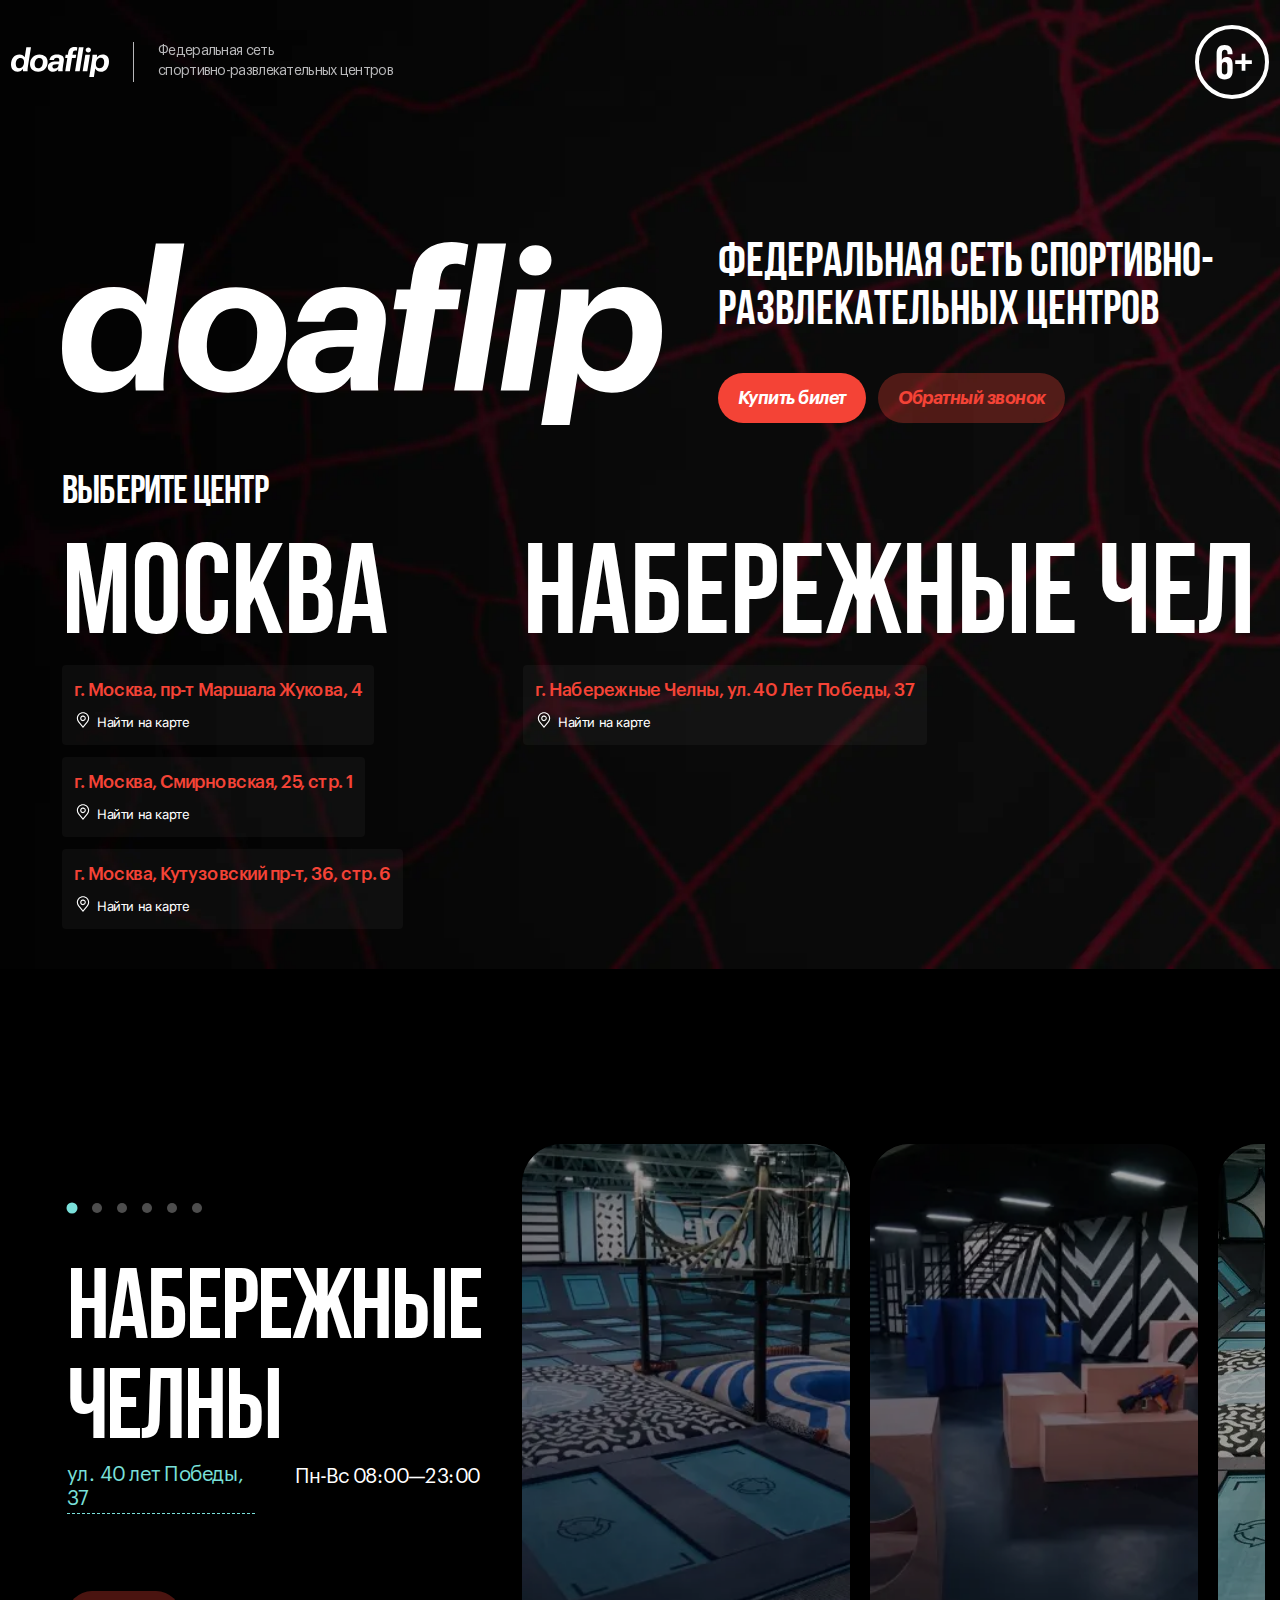
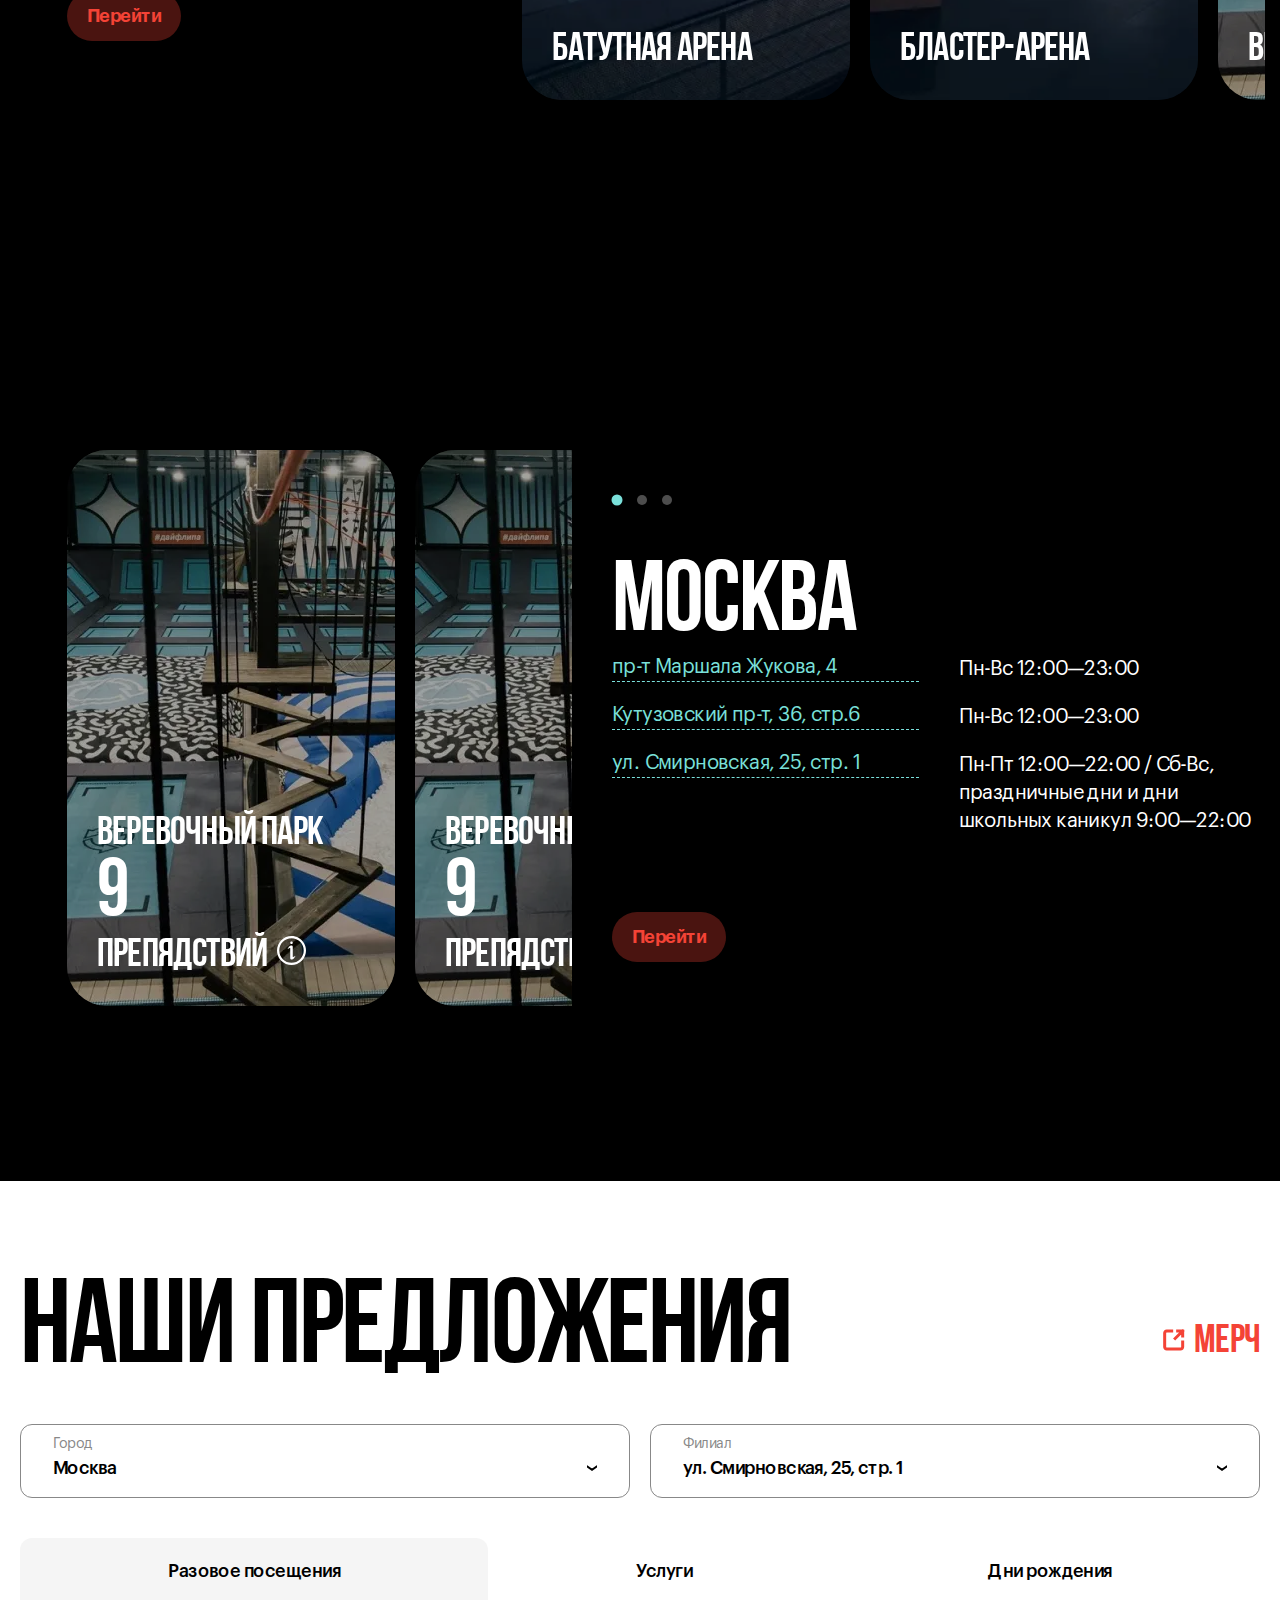
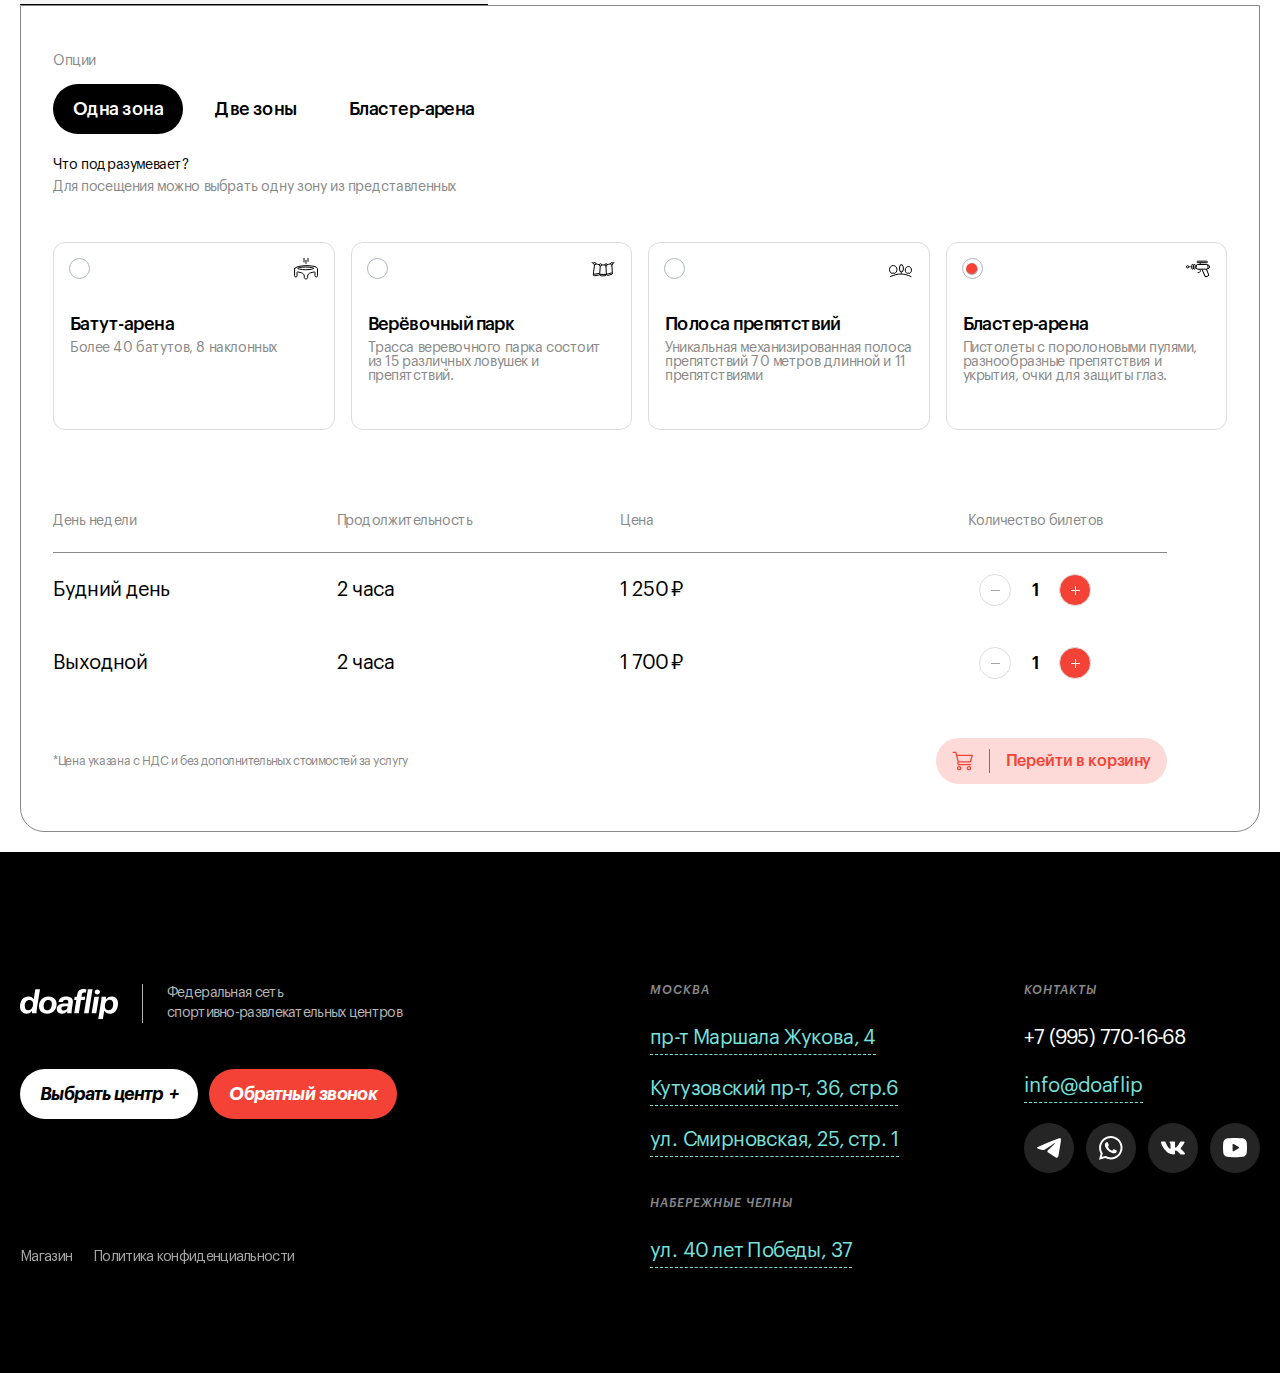
==== home.html @ 9432bfec "Add files via upload" ====
<!DOCTYPE html>
<html lang="ru">

<head>
	<title>HomePage</title>
	<meta charset="UTF-8">
	<meta name="format-detection" content="telephone=no">
	<link rel="stylesheet" href="css/style.min.css?_v=20240429044344">
	<meta name="viewport" content="width=device-width, initial-scale=1.0">
</head>

<body>
	<div class="wrapper wrapper_homepage">
		<header class="header">
			<div class="header__container header__container_wide">
				<div class="header__top">
					<div class="header__logo logo">
						<a href="#" class="logo__link">
							<img src="img/logo/doaflip-logo.svg" alt="icon: Doaflip">
						</a>
						<p class="logo__text">
							Федеральная сеть <br> спортивно-развлекательных центров
						</p>
					</div>
					<ul class="header__social social">
						<li>
							<a href="#">
								<svg width="21" height="17" viewBox="0 0 21 17" fill="none" xmlns="http://www.w3.org/2000/svg">
									<path d="M0.317173 7.90761C2.46554 6.75094 4.86369 5.78553 7.1044 4.81521C10.9593 3.22589 14.8295 1.66412 18.7388 0.210134C19.4994 -0.0375962 20.866 -0.279833 21 0.821879C20.9266 2.3814 20.6247 3.9318 20.4177 5.48219C19.8922 8.89164 19.2848 12.2894 18.6925 15.6877C18.4884 16.8196 17.0377 17.4056 16.1095 16.6812C13.8787 15.2084 11.6308 13.7498 9.42856 12.2429C8.70716 11.5264 9.37612 10.4974 10.0204 9.98575C11.8577 8.21591 13.8062 6.71222 15.5475 4.85091C16.0172 3.74225 14.6294 4.67659 14.1716 4.9629C11.6563 6.65715 9.20256 8.45484 6.55064 9.94386C5.19605 10.6727 3.61724 10.0499 2.26326 9.64317C1.04927 9.15185 -0.729718 8.65686 0.317051 7.90775L0.317173 7.90761Z" fill="white" />
								</svg>
							</a>
						</li>
						<li>
							<a href="#">
								<svg width="24" height="24" viewBox="0 0 24 24" fill="none" xmlns="http://www.w3.org/2000/svg">
									<path fill-rule="evenodd" clip-rule="evenodd" d="M11.8093 23.4302H11.8045C9.84448 23.4295 7.91861 22.9377 6.20812 22.0047L0 23.6332L1.6614 17.5648C0.636566 15.7887 0.0973057 13.7741 0.0981845 11.7101C0.100754 5.25322 5.35426 0 11.8092 0C14.942 0.00135208 17.8823 1.22094 20.0933 3.43454C22.3044 5.64803 23.5214 8.5903 23.5201 11.7194C23.5175 18.1748 18.2661 23.4275 11.8093 23.4302ZM6.49648 19.8852L6.85191 20.0961C8.34637 20.983 10.0595 21.4522 11.8061 21.4529H11.81C17.1749 21.4529 21.5414 17.0863 21.5435 11.7192C21.5445 9.11836 20.5331 6.67287 18.6953 4.83301C16.8576 2.99315 14.4137 1.97942 11.8139 1.97852C6.44483 1.97852 2.0783 6.34465 2.07617 11.7113C2.07542 13.5505 2.59002 15.3417 3.56438 16.8914L3.79581 17.2597L2.8125 20.8516L6.49648 19.8852ZM17.3091 14.2415C17.5132 14.3401 17.651 14.4067 17.7099 14.5049C17.783 14.6269 17.783 15.2128 17.5393 15.8964C17.2953 16.5799 16.1263 17.2038 15.5641 17.2877C15.06 17.3631 14.422 17.3946 13.7211 17.1718C13.2961 17.0369 12.7511 16.8569 12.0529 16.5554C9.3097 15.3709 7.45585 12.7121 7.10548 12.2096C7.08094 12.1744 7.06377 12.1498 7.0542 12.137L7.05184 12.1339C6.89698 11.9273 5.85938 10.5428 5.85938 9.11002C5.85938 7.76216 6.52147 7.05568 6.82623 6.73048C6.84711 6.7082 6.86631 6.68771 6.88351 6.66893C7.15172 6.37597 7.46875 6.30273 7.66381 6.30273C7.85886 6.30273 8.05415 6.30454 8.22464 6.3131C8.24567 6.31416 8.26756 6.31403 8.29018 6.3139C8.4607 6.3129 8.67329 6.31165 8.88301 6.8154C8.96369 7.00928 9.08175 7.29671 9.20627 7.59985C9.45806 8.21284 9.73625 8.8901 9.78519 8.9881C9.85836 9.13458 9.90711 9.3054 9.80958 9.50077C9.79494 9.53006 9.7814 9.55771 9.76847 9.58412C9.69521 9.73368 9.64132 9.8437 9.51698 9.98888C9.46809 10.046 9.41755 10.1075 9.36702 10.169C9.26636 10.2916 9.1657 10.4142 9.07804 10.5015C8.93156 10.6475 8.77906 10.8058 8.94975 11.0987C9.12044 11.3917 9.7077 12.3499 10.5776 13.1258C11.5127 13.9599 12.3254 14.3124 12.7374 14.4911C12.8178 14.526 12.883 14.5542 12.9308 14.5782C13.2233 14.7247 13.394 14.7002 13.5647 14.5049C13.7354 14.3096 14.2962 13.6505 14.4912 13.3576C14.6862 13.0647 14.8814 13.1135 15.1496 13.2111C15.4178 13.3089 16.8565 14.0167 17.1491 14.1631C17.2062 14.1917 17.2596 14.2175 17.3091 14.2415Z" fill="white" />
								</svg>
							</a>
						</li>
						<li>
							<a href="#">
								<svg width="24" height="13" viewBox="0 0 24 13" fill="none" xmlns="http://www.w3.org/2000/svg">
									<path fill-rule="evenodd" clip-rule="evenodd" d="M23.4352 0.902134C23.6132 0.393237 23.4352 0.0231313 22.6473 0.0231313H20.0292C19.3684 0.0231313 19.0634 0.346975 18.8854 0.69395C18.8854 0.69395 17.5383 3.6548 15.6574 5.57473C15.0474 6.12989 14.7678 6.31495 14.4373 6.31495C14.2594 6.31495 14.0306 6.12989 14.0306 5.621V0.879003C14.0306 0.277579 13.8273 0 13.2681 0H9.15042C8.74373 0 8.48956 0.277579 8.48956 0.555159C8.48956 1.13345 9.43001 1.27224 9.53168 2.89146V6.40747C9.53168 7.17082 9.37918 7.30961 9.04875 7.30961C8.15912 7.30961 5.99861 4.32562 4.7023 0.925267C4.44812 0.254448 4.19394 0 3.53308 0H0.889624C0.127089 0 0 0.323842 0 0.670817C0 1.29537 0.889625 4.44128 4.14311 8.60498C6.30362 11.4502 9.37918 12.9769 12.1497 12.9769C13.8273 12.9769 14.0306 12.6299 14.0306 12.0516V9.90036C14.0306 9.20641 14.1831 9.09075 14.7169 9.09075C15.0982 9.09075 15.7845 9.2758 17.335 10.6406C19.1142 12.2598 19.4192 13 20.4105 13H23.0286C23.7911 13 24.1469 12.653 23.9436 11.9822C23.7148 11.3114 22.8506 10.3399 21.7322 9.18327C21.1222 8.53559 20.2072 7.81851 19.9276 7.47153C19.5463 7.0089 19.648 6.82384 19.9276 6.40747C19.9022 6.40747 23.1048 2.29003 23.4352 0.902134Z" fill="white" />
								</svg>
							</a>
						</li>
						<li>
							<a href="#">
								<svg width="24" height="20" viewBox="0 0 24 20" fill="none" xmlns="http://www.w3.org/2000/svg">
									<path fill-rule="evenodd" clip-rule="evenodd" d="M12 0C13.026 0 14.0784 0.0264001 15.0984 0.0696001L16.3032 0.1272L17.4564 0.1956L18.5364 0.2688L19.5228 0.3456C20.5933 0.427533 21.6005 0.884336 22.3674 1.63565C23.1343 2.38696 23.6117 3.38465 23.7156 4.4532L23.7636 4.9632L23.8536 6.0552C23.9376 7.1868 24 8.4204 24 9.6C24 10.7796 23.9376 12.0132 23.8536 13.1448L23.7636 14.2368C23.748 14.412 23.7324 14.5812 23.7156 14.7468C23.6117 15.8155 23.1341 16.8134 22.367 17.5647C21.5998 18.3161 20.5923 18.7727 19.5216 18.8544L18.5376 18.93L17.4576 19.0044L16.3032 19.0728L15.0984 19.1304C14.0662 19.1753 13.0332 19.1985 12 19.2C10.9668 19.1985 9.9338 19.1753 8.9016 19.1304L7.6968 19.0728L6.5436 19.0044L5.4636 18.93L4.4772 18.8544C3.40674 18.7725 2.39946 18.3157 1.63257 17.5644C0.865672 16.813 0.388289 15.8154 0.2844 14.7468L0.2364 14.2368L0.1464 13.1448C0.0546451 11.9654 0.00581282 10.783 0 9.6C0 8.4204 0.0624 7.1868 0.1464 6.0552L0.2364 4.9632C0.252 4.788 0.2676 4.6188 0.2844 4.4532C0.388249 3.38484 0.86546 2.3873 1.63211 1.63601C2.39876 0.884726 3.40575 0.427803 4.476 0.3456L5.4612 0.2688L6.5412 0.1956L7.6956 0.1272L8.9004 0.0696001C9.933 0.0247595 10.9664 0.00155434 12 0ZM9.6 6.69V12.51C9.6 13.0644 10.2 13.41 10.68 13.134L15.72 10.224C15.8297 10.1609 15.9208 10.07 15.9841 9.9604C16.0475 9.85085 16.0808 9.72654 16.0808 9.6C16.0808 9.47346 16.0475 9.34915 15.9841 9.2396C15.9208 9.13005 15.8297 9.03913 15.72 8.976L10.68 6.0672C10.5705 6.00399 10.4463 5.97072 10.3199 5.97074C10.1935 5.97076 10.0693 6.00407 9.9598 6.06732C9.85033 6.13056 9.75945 6.22152 9.69629 6.33104C9.63313 6.44056 9.59992 6.56477 9.6 6.6912V6.69Z" fill="white" />
								</svg>
							</a>
						</li>
					</ul>
					<div data-da=".header__container,1110,last" class="header__actions">
						<a class="button button_small-mobile button_italic button_black button_only-mobile" href="#">Мерч</a>
						<a class="button button_small-mobile button_italic button_black button_only-mobile" href="#">Услуги</a>
						<a class="button button_small-mobile button_italic button_black button_only-mobile" href="#">Праздники</a>
						<a class="button button_small-mobile button_italic button_white button_no-mobile" href="#">Магазин</a>
						<a class="button button_small-mobile button_italic button_icon button_white button_no-mobile" href="#">Выбрать центр</a>
						<a class="button button_small-mobile button_italic button_red button_callback" href="#">Обратный звонок</a>

					</div>
					<div class="header__admitted-age admitted-age">
						<img src="img/age.svg" alt="icon">
					</div>
				</div>
			</div>
		</header>
		<main class="page">
			<section class="hero">
				<div class="hero__container hero__container_wide">
					<div class="hero__wrapper">
						<div class="hero__top top-hero">
							<div data-da=".hero, 767.98,first" class="main-logo">
								<div class="main-logo__container">
									<div class="main-logo__icon">
										<img src="img/logo/doaflip-logo.svg" alt="icon: Doaflip">
									</div>
								</div>
							</div>
							<div class="top-hero__content">
								<div class="top-hero__label">Федеральная сеть спортивно-развлекательных центров</div>
								<div class="top-hero__actions">
									<a href="#" class="top-hero__button button button_italic button_red">Купить билет</a>
									<a href="#" class="top-hero__button button button_italic button_transparent">Обратный
										звонок</a>
								</div>
							</div>
						</div>
						<div class="hero__body body-hero">
							<h2 class="body-hero__header-title header-title">выберите центр</h2>
							<div class="body-hero__slider swiper">
								<div class="body-hero__wrapper swiper-wrapper">
									<div class="body-hero__slide swiper-slide">
										<div class="body-hero__label">Москва</div>
										<div class="body-hero__locations">
											<div class="body-hero__location">
												<div class="body-hero__topic">г. Москва, пр-т Маршала Жукова, 4</div>
												<a href="#" class="body-hero__link">
													<svg width="18" height="18" viewBox="0 0 18 18" fill="none" xmlns="http://www.w3.org/2000/svg">
														<path d="M9 10.125C8.44374 10.125 7.89997 9.96005 7.43746 9.65101C6.97495 9.34197 6.61446 8.90272 6.40159 8.3888C6.18872 7.87488 6.13302 7.30938 6.24154 6.76381C6.35006 6.21824 6.61793 5.7171 7.01126 5.32376C7.4046 4.93043 7.90574 4.66256 8.45131 4.55404C8.99688 4.44552 9.56238 4.50122 10.0763 4.71409C10.5902 4.92696 11.0295 5.28745 11.3385 5.74996C11.6476 6.21247 11.8125 6.75624 11.8125 7.3125C11.8116 8.05815 11.515 8.773 10.9878 9.30025C10.4605 9.82751 9.74565 10.1241 9 10.125ZM9 5.625C8.66625 5.625 8.33998 5.72397 8.06248 5.9094C7.78497 6.09482 7.56868 6.35837 7.44095 6.66672C7.31323 6.97507 7.27981 7.31437 7.34493 7.64172C7.41004 7.96906 7.57076 8.26974 7.80676 8.50574C8.04276 8.74175 8.34344 8.90246 8.67079 8.96758C8.99813 9.03269 9.33743 8.99927 9.64578 8.87155C9.95413 8.74383 10.2177 8.52753 10.4031 8.25003C10.5885 7.97252 10.6875 7.64626 10.6875 7.3125C10.6871 6.86509 10.5091 6.43612 10.1928 6.11975C9.87638 5.80338 9.44742 5.62545 9 5.625Z" fill="white" />
														<path d="M9.00001 16.875L4.25476 11.2787C4.18882 11.1947 4.12357 11.1101 4.05901 11.025C3.24843 9.95725 2.81054 8.65306 2.81251 7.3125C2.81251 5.67147 3.4644 4.09766 4.62478 2.93728C5.78516 1.7769 7.35898 1.125 9.00001 1.125C10.641 1.125 12.2148 1.7769 13.3752 2.93728C14.5356 4.09766 15.1875 5.67147 15.1875 7.3125C15.1895 8.65245 14.7518 9.95605 13.9416 11.0233L13.941 11.025C13.941 11.025 13.7723 11.2466 13.7469 11.2764L9.00001 16.875ZM4.95732 10.3472C4.95732 10.3472 5.08838 10.5204 5.11819 10.5576L9.00001 15.1358L12.8869 10.5514C12.9116 10.5204 13.0433 10.3461 13.0438 10.3455C13.706 9.47313 14.0638 8.4077 14.0625 7.3125C14.0625 5.96984 13.5291 4.68217 12.5797 3.73277C11.6303 2.78337 10.3427 2.25 9.00001 2.25C7.65735 2.25 6.36968 2.78337 5.42028 3.73277C4.47088 4.68217 3.93751 5.96984 3.93751 7.3125C3.93633 8.40838 4.29457 9.47442 4.95732 10.3472Z" fill="white" />
													</svg>
													<span>Найти на карте</span>
												</a>
											</div>
											<div class="body-hero__location">
												<div class="body-hero__topic">г. Москва, Смирновская, 25, стр. 1</div>
												<a href="#" class="body-hero__link">
													<svg width="18" height="18" viewBox="0 0 18 18" fill="none" xmlns="http://www.w3.org/2000/svg">
														<path d="M9 10.125C8.44374 10.125 7.89997 9.96005 7.43746 9.65101C6.97495 9.34197 6.61446 8.90272 6.40159 8.3888C6.18872 7.87488 6.13302 7.30938 6.24154 6.76381C6.35006 6.21824 6.61793 5.7171 7.01126 5.32376C7.4046 4.93043 7.90574 4.66256 8.45131 4.55404C8.99688 4.44552 9.56238 4.50122 10.0763 4.71409C10.5902 4.92696 11.0295 5.28745 11.3385 5.74996C11.6476 6.21247 11.8125 6.75624 11.8125 7.3125C11.8116 8.05815 11.515 8.773 10.9878 9.30025C10.4605 9.82751 9.74565 10.1241 9 10.125ZM9 5.625C8.66625 5.625 8.33998 5.72397 8.06248 5.9094C7.78497 6.09482 7.56868 6.35837 7.44095 6.66672C7.31323 6.97507 7.27981 7.31437 7.34493 7.64172C7.41004 7.96906 7.57076 8.26974 7.80676 8.50574C8.04276 8.74175 8.34344 8.90246 8.67079 8.96758C8.99813 9.03269 9.33743 8.99927 9.64578 8.87155C9.95413 8.74383 10.2177 8.52753 10.4031 8.25003C10.5885 7.97252 10.6875 7.64626 10.6875 7.3125C10.6871 6.86509 10.5091 6.43612 10.1928 6.11975C9.87638 5.80338 9.44742 5.62545 9 5.625Z" fill="white" />
														<path d="M9.00001 16.875L4.25476 11.2787C4.18882 11.1947 4.12357 11.1101 4.05901 11.025C3.24843 9.95725 2.81054 8.65306 2.81251 7.3125C2.81251 5.67147 3.4644 4.09766 4.62478 2.93728C5.78516 1.7769 7.35898 1.125 9.00001 1.125C10.641 1.125 12.2148 1.7769 13.3752 2.93728C14.5356 4.09766 15.1875 5.67147 15.1875 7.3125C15.1895 8.65245 14.7518 9.95605 13.9416 11.0233L13.941 11.025C13.941 11.025 13.7723 11.2466 13.7469 11.2764L9.00001 16.875ZM4.95732 10.3472C4.95732 10.3472 5.08838 10.5204 5.11819 10.5576L9.00001 15.1358L12.8869 10.5514C12.9116 10.5204 13.0433 10.3461 13.0438 10.3455C13.706 9.47313 14.0638 8.4077 14.0625 7.3125C14.0625 5.96984 13.5291 4.68217 12.5797 3.73277C11.6303 2.78337 10.3427 2.25 9.00001 2.25C7.65735 2.25 6.36968 2.78337 5.42028 3.73277C4.47088 4.68217 3.93751 5.96984 3.93751 7.3125C3.93633 8.40838 4.29457 9.47442 4.95732 10.3472Z" fill="white" />
													</svg>
													<span>Найти на карте</span>
												</a>
											</div>
											<div class="body-hero__location">
												<div class="body-hero__topic">г. Москва, Кутузовский пр-т, 36, стр. 6</div>
												<a href="#" class="body-hero__link">
													<svg width="18" height="18" viewBox="0 0 18 18" fill="none" xmlns="http://www.w3.org/2000/svg">
														<path d="M9 10.125C8.44374 10.125 7.89997 9.96005 7.43746 9.65101C6.97495 9.34197 6.61446 8.90272 6.40159 8.3888C6.18872 7.87488 6.13302 7.30938 6.24154 6.76381C6.35006 6.21824 6.61793 5.7171 7.01126 5.32376C7.4046 4.93043 7.90574 4.66256 8.45131 4.55404C8.99688 4.44552 9.56238 4.50122 10.0763 4.71409C10.5902 4.92696 11.0295 5.28745 11.3385 5.74996C11.6476 6.21247 11.8125 6.75624 11.8125 7.3125C11.8116 8.05815 11.515 8.773 10.9878 9.30025C10.4605 9.82751 9.74565 10.1241 9 10.125ZM9 5.625C8.66625 5.625 8.33998 5.72397 8.06248 5.9094C7.78497 6.09482 7.56868 6.35837 7.44095 6.66672C7.31323 6.97507 7.27981 7.31437 7.34493 7.64172C7.41004 7.96906 7.57076 8.26974 7.80676 8.50574C8.04276 8.74175 8.34344 8.90246 8.67079 8.96758C8.99813 9.03269 9.33743 8.99927 9.64578 8.87155C9.95413 8.74383 10.2177 8.52753 10.4031 8.25003C10.5885 7.97252 10.6875 7.64626 10.6875 7.3125C10.6871 6.86509 10.5091 6.43612 10.1928 6.11975C9.87638 5.80338 9.44742 5.62545 9 5.625Z" fill="white" />
														<path d="M9.00001 16.875L4.25476 11.2787C4.18882 11.1947 4.12357 11.1101 4.05901 11.025C3.24843 9.95725 2.81054 8.65306 2.81251 7.3125C2.81251 5.67147 3.4644 4.09766 4.62478 2.93728C5.78516 1.7769 7.35898 1.125 9.00001 1.125C10.641 1.125 12.2148 1.7769 13.3752 2.93728C14.5356 4.09766 15.1875 5.67147 15.1875 7.3125C15.1895 8.65245 14.7518 9.95605 13.9416 11.0233L13.941 11.025C13.941 11.025 13.7723 11.2466 13.7469 11.2764L9.00001 16.875ZM4.95732 10.3472C4.95732 10.3472 5.08838 10.5204 5.11819 10.5576L9.00001 15.1358L12.8869 10.5514C12.9116 10.5204 13.0433 10.3461 13.0438 10.3455C13.706 9.47313 14.0638 8.4077 14.0625 7.3125C14.0625 5.96984 13.5291 4.68217 12.5797 3.73277C11.6303 2.78337 10.3427 2.25 9.00001 2.25C7.65735 2.25 6.36968 2.78337 5.42028 3.73277C4.47088 4.68217 3.93751 5.96984 3.93751 7.3125C3.93633 8.40838 4.29457 9.47442 4.95732 10.3472Z" fill="white" />
													</svg>
													<span>Найти на карте</span>
												</a>
											</div>
										</div>
									</div>
									<div class="body-hero__slide swiper-slide">
										<div class="body-hero__label">набережные челны</div>
										<div class="body-hero__locations">
											<div class="body-hero__location">
												<div class="body-hero__topic">г. Набережные Челны, ул. 40 Лет Победы, 37</div>
												<a href="#" class="body-hero__link">
													<svg width="18" height="18" viewBox="0 0 18 18" fill="none" xmlns="http://www.w3.org/2000/svg">
														<path d="M9 10.125C8.44374 10.125 7.89997 9.96005 7.43746 9.65101C6.97495 9.34197 6.61446 8.90272 6.40159 8.3888C6.18872 7.87488 6.13302 7.30938 6.24154 6.76381C6.35006 6.21824 6.61793 5.7171 7.01126 5.32376C7.4046 4.93043 7.90574 4.66256 8.45131 4.55404C8.99688 4.44552 9.56238 4.50122 10.0763 4.71409C10.5902 4.92696 11.0295 5.28745 11.3385 5.74996C11.6476 6.21247 11.8125 6.75624 11.8125 7.3125C11.8116 8.05815 11.515 8.773 10.9878 9.30025C10.4605 9.82751 9.74565 10.1241 9 10.125ZM9 5.625C8.66625 5.625 8.33998 5.72397 8.06248 5.9094C7.78497 6.09482 7.56868 6.35837 7.44095 6.66672C7.31323 6.97507 7.27981 7.31437 7.34493 7.64172C7.41004 7.96906 7.57076 8.26974 7.80676 8.50574C8.04276 8.74175 8.34344 8.90246 8.67079 8.96758C8.99813 9.03269 9.33743 8.99927 9.64578 8.87155C9.95413 8.74383 10.2177 8.52753 10.4031 8.25003C10.5885 7.97252 10.6875 7.64626 10.6875 7.3125C10.6871 6.86509 10.5091 6.43612 10.1928 6.11975C9.87638 5.80338 9.44742 5.62545 9 5.625Z" fill="white" />
														<path d="M9.00001 16.875L4.25476 11.2787C4.18882 11.1947 4.12357 11.1101 4.05901 11.025C3.24843 9.95725 2.81054 8.65306 2.81251 7.3125C2.81251 5.67147 3.4644 4.09766 4.62478 2.93728C5.78516 1.7769 7.35898 1.125 9.00001 1.125C10.641 1.125 12.2148 1.7769 13.3752 2.93728C14.5356 4.09766 15.1875 5.67147 15.1875 7.3125C15.1895 8.65245 14.7518 9.95605 13.9416 11.0233L13.941 11.025C13.941 11.025 13.7723 11.2466 13.7469 11.2764L9.00001 16.875ZM4.95732 10.3472C4.95732 10.3472 5.08838 10.5204 5.11819 10.5576L9.00001 15.1358L12.8869 10.5514C12.9116 10.5204 13.0433 10.3461 13.0438 10.3455C13.706 9.47313 14.0638 8.4077 14.0625 7.3125C14.0625 5.96984 13.5291 4.68217 12.5797 3.73277C11.6303 2.78337 10.3427 2.25 9.00001 2.25C7.65735 2.25 6.36968 2.78337 5.42028 3.73277C4.47088 4.68217 3.93751 5.96984 3.93751 7.3125C3.93633 8.40838 4.29457 9.47442 4.95732 10.3472Z" fill="white" />
													</svg>
													<span>Найти на карте</span>
												</a>
											</div>
										</div>
									</div>
								</div>
							</div>
						</div>
					</div>
				</div>
			</section>
			<div class="events-block">
				<div class="events-block__slider swiper">
					<div class="events-block__wrapper swiper-wrapper">
						<div class="events-block__slide swiper-slide">

						</div>
					</div>
				</div>
			</div>
			<div class="location-info">
				<div class="location-info__container location-info__container_wide">
					<div class="location-info__content">
						<div data-da=".location-info__slider_front, 1085,last" class="location-info__pagination">
							<div class="swiper-pagination swiper-pagination_front"></div>
						</div>

						<div class="location-info__title">набережные челны</div>
						<div class="location-info__detail-info">
							<ul class="location-info__address-list">
								<li>
									<a href="#">ул. 40 лет Победы, 37</a>
									<span>Пн-Вс 08:00—23:00</span>
								</li>
							</ul>
						</div>
						<div data-da=".location-info__slider_front, 479.98,last" class="location-info__cta">
							<a href="#" class="location-info__button button button_transparent">Перейти</a>
						</div>
					</div>
					<div class="location-info__slider location-info__slider_front swiper">
						<div class="location-info__wrapper swiper-wrapper">
							<div class="location-info__slide slide-location swiper-slide">
								<div class="slide-location__single">
									<div class="slide-location__front">
										<div class="slide-location__content">
											<div class="slide-location__title">батутная арена</div>
										</div>
										<div class="slide-location__bg">
											<picture><source srcset="img/location-block/1/01.webp" type="image/webp"><img src="img/location-block/1/01.jpg" alt="image"></picture>
										</div>
									</div>
									<div class="slide-location__back">
										<div class="slide-location__content">
											<div class="slide-location__title slide-location__title_black">
												батутная арена
											</div>
											<div class="slide-location__text">
												<p>
													Более 30 батутов для детей и взрослых
												</p>
											</div>
										</div>
										<button class="slide-location__close">
											<svg width="19" height="19" viewBox="0 0 19 19" fill="none" xmlns="http://www.w3.org/2000/svg">
												<path d="M1 1L18 18" stroke="black" stroke-width="2" />
												<path d="M18 1L1 18" stroke="black" stroke-width="2" />
											</svg>
										</button>
									</div>
								</div>
							</div>
							<div class="location-info__slide slide-location swiper-slide">
								<div class="slide-location__single">
									<div class="slide-location__front">
										<div class="slide-location__content">
											<div class="slide-location__title">бластер-арена</div>
										</div>
										<div class="slide-location__bg">
											<picture><source srcset="img/location-block/1/02.webp" type="image/webp"><img src="img/location-block/1/02.jpg" alt="image"></picture>
										</div>
									</div>
									<div class="slide-location__back">
										<div class="slide-location__content">
											<div class="slide-location__title slide-location__title_black">
												бластер-арена
											</div>
											<div class="slide-location__text">
												<p>
													Пистолеты с поролоновыми пулями, разнообразные препятствия и укрытия, очки для
													защиты глаз. Идеальное место для
													проведения детских соревнований и развлечений!
												</p>
											</div>
										</div>
										<button class="slide-location__close">
											<svg width="19" height="19" viewBox="0 0 19 19" fill="none" xmlns="http://www.w3.org/2000/svg">
												<path d="M1 1L18 18" stroke="black" stroke-width="2" />
												<path d="M18 1L1 18" stroke="black" stroke-width="2" />
											</svg>
										</button>
									</div>
								</div>
							</div>
							<div class="location-info__slide slide-location swiper-slide">
								<div class="slide-location__single">
									<div class="slide-location__front">
										<div class="slide-location__content">
											<div class="slide-location__title">веревочный парк</div>
										</div>
										<div class="slide-location__bg">
											<picture><source srcset="img/location-block/01.webp" type="image/webp"><img src="img/location-block/01.jpg" alt="image"></picture>
										</div>
									</div>
									<div class="slide-location__back">
										<div class="slide-location__content">
											<div class="slide-location__title slide-location__title_black">
												веревочный парк
											</div>
											<div class="slide-location__text">
												<p>
													Зона с укрытиями и игровыми пушками, где Вы можете сразиться со своими друзьями
													и выяснить, кто из вас самый меткий
													стрелок!
												</p>
											</div>
										</div>
										<button class="slide-location__close">
											<svg width="19" height="19" viewBox="0 0 19 19" fill="none" xmlns="http://www.w3.org/2000/svg">
												<path d="M1 1L18 18" stroke="black" stroke-width="2" />
												<path d="M18 1L1 18" stroke="black" stroke-width="2" />
											</svg>
										</button>
									</div>
								</div>
							</div>
							<div class="location-info__slide slide-location swiper-slide">
								<div class="slide-location__single">
									<div class="slide-location__front">
										<div class="slide-location__content">
											<div class="slide-location__title">сухой бассейн</div>
										</div>
										<div class="slide-location__bg">
											<picture><source srcset="img/location-block/1/03.webp" type="image/webp"><img src="img/location-block/1/03.jpg" alt="image"></picture>
										</div>
									</div>
									<div class="slide-location__back">
										<div class="slide-location__content">
											<div class="slide-location__title slide-location__title_black">
												сухой басейн
											</div>
											<ul class="slide-location__list-info">
												<li>33 000 шариков в бассейне</li>
												<li>безопасная для детей зона, огражденная сеткой</li>
												<li>под бассейном надувная подушка</li>
												<li>в этой зоне мягкий пол и стенки</li>
											</ul>
										</div>
										<button class="slide-location__close">
											<svg width="19" height="19" viewBox="0 0 19 19" fill="none" xmlns="http://www.w3.org/2000/svg">
												<path d="M1 1L18 18" stroke="black" stroke-width="2" />
												<path d="M18 1L1 18" stroke="black" stroke-width="2" />
											</svg>
										</button>
									</div>
								</div>
							</div>
							<div class="location-info__slide slide-location swiper-slide">
								<div class="slide-location__single">
									<div class="slide-location__front">
										<div class="slide-location__content">
											<div class="slide-location__title">зона отдыха</div>
										</div>
										<div class="slide-location__bg">
											<picture><source srcset="img/location-block/1/04.webp" type="image/webp"><img src="img/location-block/1/04.jpg" alt="image"></picture>
										</div>
									</div>
									<div class="slide-location__back">
										<div class="slide-location__content">
											<div class="slide-location__title slide-location__title_black">
												зона отдыха
											</div>
											<div class="slide-location__text">
												<p>
													Play Station 5 и телевизор с диагональю 65 дюймов, удобные пуфики, бильярд Pool,
													Кикер - настольный футбол, игровой
													автомат с ретро играми, зона для посетителей - можно пить кофе и следить за
													детьми. Доступ к зоне отдыха включен в любой
													билет!
												</p>
											</div>
										</div>
										<button class="slide-location__close">
											<svg width="19" height="19" viewBox="0 0 19 19" fill="none" xmlns="http://www.w3.org/2000/svg">
												<path d="M1 1L18 18" stroke="black" stroke-width="2" />
												<path d="M18 1L1 18" stroke="black" stroke-width="2" />
											</svg>
										</button>
									</div>
								</div>
							</div>
							<div class="location-info__slide slide-location swiper-slide">
								<div class="slide-location__single">
									<div class="slide-location__front">
										<div class="slide-location__content">
											<div class="slide-location__title">кафе</div>
										</div>
										<div class="slide-location__bg">
											<picture><source srcset="img/location-block/1/05.webp" type="image/webp"><img src="img/location-block/1/05.jpg" alt="image"></picture>
										</div>
									</div>
									<div class="slide-location__back">
										<div class="slide-location__content">
											<div class="slide-location__title slide-location__title_black">
												кафе
											</div>
											<div class="slide-location__text">
												<p>
													В кафе можно просто перекусить, а можно заказать банкетное меню на большую
													компанию.
												</p>
												<p>
													2 индивидуальные комнаты для проведения мероприятий.
												</p>
											</div>
										</div>
										<button class="slide-location__close">
											<svg width="19" height="19" viewBox="0 0 19 19" fill="none" xmlns="http://www.w3.org/2000/svg">
												<path d="M1 1L18 18" stroke="black" stroke-width="2" />
												<path d="M18 1L1 18" stroke="black" stroke-width="2" />
											</svg>
										</button>
									</div>
								</div>
							</div>
							<div class="location-info__slide slide-location swiper-slide">
								<div class="slide-location__single">
									<div class="slide-location__front">
										<div class="slide-location__content">
											<div class="slide-location__title">день рождения</div>
										</div>
										<div class="slide-location__bg">
											<picture><source srcset="img/location-block/1/06.webp" type="image/webp"><img src="img/location-block/1/06.jpg" alt="image"></picture>
										</div>
									</div>
									<div class="slide-location__back">
										<div class="slide-location__content">
											<div class="slide-location__title slide-location__title_black">
												день рождения
											</div>
											<div class="slide-location__text">
												<p>
													Программа включает в себя:
												</p>
											</div>
											<ul class="slide-location__list-info">
												<li>33 000 шариков в бассейне</li>
												<li>безопасная для детей зона, огражденная сеткой</li>
												<li>под бассейном надувная подушка</li>
												<li>в этой зоне мягкий пол и стенки</li>
											</ul>
										</div>
										<button class="slide-location__close">
											<svg width="19" height="19" viewBox="0 0 19 19" fill="none" xmlns="http://www.w3.org/2000/svg">
												<path d="M1 1L18 18" stroke="black" stroke-width="2" />
												<path d="M18 1L1 18" stroke="black" stroke-width="2" />
											</svg>
										</button>
									</div>
								</div>
							</div>
						</div>
					</div>
				</div>
			</div>
			<div class="location-info location-info_reverse">
				<div class="location-info__container location-info__container_wide">
					<div class="location-info__content">

						<div data-da=".location-info__slider_reverse, 1085,last" class="location-info__pagination">
							<div class="swiper-pagination swiper-pagination_reverse"></div>
						</div>
						<div class="location-info__title">Москва</div>
						<div class="location-info__detail-info">
							<ul class="location-info__address-list">
								<li>
									<a href="#">пр-т Маршала Жукова, 4</a>
									<span>Пн-Вс 12:00—23:00</span>
								</li>
								<li>
									<a href="#">Кутузовский пр-т, 36, стр.6</a>
									<span>Пн-Вс 12:00—23:00</span>
								</li>
								<li>
									<a href="#">ул. Смирновская, 25, стр. 1</a>
									<span>Пн-Пт 12:00—22:00 / Сб-Вс, праздничные дни и дни школьных каникул 9:00—22:00</span>
								</li>
							</ul>
						</div>
						<div data-da=".location-info__slider_reverse, 479.98,last" class="location-info__cta">
							<a href="#" class="location-info__button button button_transparent">Перейти</a>
						</div>
					</div>
					<div class="location-info__slider location-info__slider_reverse swiper">
						<div class="location-info__wrapper swiper-wrapper">
							<div class="location-info__slide slide-location swiper-slide">
								<div class="slide-location__single">
									<div class="slide-location__front">
										<div class="slide-location__content">
											<div class="slide-location__title">Веревочный парк</div>
											<span class="slide-location__count">9</span>
											<div class="slide-location__info">
												<span>препядствий</span>
												<svg width="29" height="29" viewBox="0 0 29 29" fill="none" xmlns="http://www.w3.org/2000/svg">
													<path d="M15.7647 6.66535C15.7647 7.36417 15.1983 7.93053 14.4996 7.93053C13.8008 7.93053 13.2344 7.36412 13.2344 6.66535C13.2344 5.96676 13.8008 5.40039 14.4996 5.40039C15.1983 5.40039 15.7647 5.9668 15.7647 6.66535Z" fill="white" />
													<path d="M17.8613 20.1563C16.5676 20.6732 15.7651 21.5806 15.7651 20.4417L15.7649 10.7164C15.7649 9.406 14.4336 9.04591 13.2347 9.80538C12.0269 10.5705 11.507 11.5232 10.7727 12.3079C10.6639 12.4221 10.6488 12.5967 10.7367 12.7278C10.8244 12.859 10.9914 12.9118 11.1386 12.855C12.4323 12.338 13.2347 11.4306 13.2347 12.5695L13.235 22.2949C13.235 23.6053 14.5663 23.9653 15.7652 23.2059C16.973 22.4408 17.4929 21.488 18.2272 20.7034C18.336 20.589 18.3509 20.4145 18.2632 20.2833C18.1755 20.1522 18.0085 20.0994 17.8613 20.1563Z" fill="white" />
													<path d="M14.5 5.75082e-05C10.6542 5.75082e-05 6.96629 1.5278 4.24695 4.24701C1.52774 6.96623 0 10.6546 0 14.5C0 18.3454 1.52774 22.0337 4.24695 24.753C6.96617 27.4723 10.6546 29 14.5 29C18.3454 29 22.0337 27.4723 24.753 24.753C27.4722 22.0338 28.9999 18.3454 28.9999 14.5C28.9999 11.9548 28.3299 9.45431 27.0573 7.25001C25.7847 5.04572 23.9542 3.21527 21.7499 1.94266C19.5456 0.670051 17.0451 0 14.4999 0L14.5 5.75082e-05ZM14.5 26.7446C11.2525 26.7446 8.1378 25.4544 5.84196 23.1582C3.54612 20.862 2.25562 17.7475 2.25562 14.5002C2.25562 11.2529 3.54577 8.13803 5.84196 5.84219C8.13814 3.54635 11.2527 2.25585 14.5 2.25585C17.7472 2.25585 20.8621 3.54601 23.158 5.84219C25.4538 8.13837 26.7443 11.2529 26.7443 14.5002C26.7405 17.7465 25.4494 20.8589 23.154 23.1542C20.8584 25.4497 17.7461 26.7408 14.5 26.7446Z" fill="white" />
												</svg>
											</div>
										</div>
										<div class="slide-location__bg">
											<picture><source srcset="img/location-block/01.webp" type="image/webp"><img src="img/location-block/01.jpg" alt="image"></picture>
										</div>
									</div>
									<div class="slide-location__back">
										<div class="slide-location__content">
											<div class="slide-location__title slide-location__title_black">
												Кафе и залыдля мероприятий
											</div>
											<div class="slide-location__text">
												<p>
													В кафе можно просто перекусить, а можно заказать банкетное меню на большую
													компанию.
												</p>
												<p>
													2 индивидуальные комнаты для проведения детских мероприятий.
												</p>
											</div>
										</div>
										<button class="slide-location__close">
											<svg width="19" height="19" viewBox="0 0 19 19" fill="none" xmlns="http://www.w3.org/2000/svg">
												<path d="M1 1L18 18" stroke="black" stroke-width="2" />
												<path d="M18 1L1 18" stroke="black" stroke-width="2" />
											</svg>
										</button>
									</div>
								</div>
							</div>
							<div class="location-info__slide slide-location swiper-slide">
								<div class="slide-location__single">
									<div class="slide-location__front">
										<div class="slide-location__content">
											<div class="slide-location__title">Веревочный парк</div>
											<span class="slide-location__count">9</span>
											<div class="slide-location__info">
												<span>препядствий</span>
												<svg width="29" height="29" viewBox="0 0 29 29" fill="none" xmlns="http://www.w3.org/2000/svg">
													<path d="M15.7647 6.66535C15.7647 7.36417 15.1983 7.93053 14.4996 7.93053C13.8008 7.93053 13.2344 7.36412 13.2344 6.66535C13.2344 5.96676 13.8008 5.40039 14.4996 5.40039C15.1983 5.40039 15.7647 5.9668 15.7647 6.66535Z" fill="white" />
													<path d="M17.8613 20.1563C16.5676 20.6732 15.7651 21.5806 15.7651 20.4417L15.7649 10.7164C15.7649 9.406 14.4336 9.04591 13.2347 9.80538C12.0269 10.5705 11.507 11.5232 10.7727 12.3079C10.6639 12.4221 10.6488 12.5967 10.7367 12.7278C10.8244 12.859 10.9914 12.9118 11.1386 12.855C12.4323 12.338 13.2347 11.4306 13.2347 12.5695L13.235 22.2949C13.235 23.6053 14.5663 23.9653 15.7652 23.2059C16.973 22.4408 17.4929 21.488 18.2272 20.7034C18.336 20.589 18.3509 20.4145 18.2632 20.2833C18.1755 20.1522 18.0085 20.0994 17.8613 20.1563Z" fill="white" />
													<path d="M14.5 5.75082e-05C10.6542 5.75082e-05 6.96629 1.5278 4.24695 4.24701C1.52774 6.96623 0 10.6546 0 14.5C0 18.3454 1.52774 22.0337 4.24695 24.753C6.96617 27.4723 10.6546 29 14.5 29C18.3454 29 22.0337 27.4723 24.753 24.753C27.4722 22.0338 28.9999 18.3454 28.9999 14.5C28.9999 11.9548 28.3299 9.45431 27.0573 7.25001C25.7847 5.04572 23.9542 3.21527 21.7499 1.94266C19.5456 0.670051 17.0451 0 14.4999 0L14.5 5.75082e-05ZM14.5 26.7446C11.2525 26.7446 8.1378 25.4544 5.84196 23.1582C3.54612 20.862 2.25562 17.7475 2.25562 14.5002C2.25562 11.2529 3.54577 8.13803 5.84196 5.84219C8.13814 3.54635 11.2527 2.25585 14.5 2.25585C17.7472 2.25585 20.8621 3.54601 23.158 5.84219C25.4538 8.13837 26.7443 11.2529 26.7443 14.5002C26.7405 17.7465 25.4494 20.8589 23.154 23.1542C20.8584 25.4497 17.7461 26.7408 14.5 26.7446Z" fill="white" />
												</svg>
											</div>
										</div>
										<div class="slide-location__bg">
											<picture><source srcset="img/location-block/01.webp" type="image/webp"><img src="img/location-block/01.jpg" alt="image"></picture>
										</div>
									</div>
									<div class="slide-location__back">
										<div class="slide-location__content">
											<div class="slide-location__title slide-location__title_black">
												Кафе и залыдля мероприятий
											</div>
											<div class="slide-location__text">
												<p>
													В кафе можно просто перекусить, а можно заказать банкетное меню на большую
													компанию.
												</p>
												<p>
													2 индивидуальные комнаты для проведения детских мероприятий.
												</p>
											</div>
										</div>
										<button class="slide-location__close">
											<svg width="19" height="19" viewBox="0 0 19 19" fill="none" xmlns="http://www.w3.org/2000/svg">
												<path d="M1 1L18 18" stroke="black" stroke-width="2" />
												<path d="M18 1L1 18" stroke="black" stroke-width="2" />
											</svg>
										</button>
									</div>
								</div>
							</div>
							<div class="location-info__slide slide-location swiper-slide">
								<div class="slide-location__single">
									<div class="slide-location__front">
										<div class="slide-location__content">
											<div class="slide-location__title">Веревочный парк</div>
											<span class="slide-location__count">9</span>
											<div class="slide-location__info">
												<span>препядствий</span>
												<svg width="29" height="29" viewBox="0 0 29 29" fill="none" xmlns="http://www.w3.org/2000/svg">
													<path d="M15.7647 6.66535C15.7647 7.36417 15.1983 7.93053 14.4996 7.93053C13.8008 7.93053 13.2344 7.36412 13.2344 6.66535C13.2344 5.96676 13.8008 5.40039 14.4996 5.40039C15.1983 5.40039 15.7647 5.9668 15.7647 6.66535Z" fill="white" />
													<path d="M17.8613 20.1563C16.5676 20.6732 15.7651 21.5806 15.7651 20.4417L15.7649 10.7164C15.7649 9.406 14.4336 9.04591 13.2347 9.80538C12.0269 10.5705 11.507 11.5232 10.7727 12.3079C10.6639 12.4221 10.6488 12.5967 10.7367 12.7278C10.8244 12.859 10.9914 12.9118 11.1386 12.855C12.4323 12.338 13.2347 11.4306 13.2347 12.5695L13.235 22.2949C13.235 23.6053 14.5663 23.9653 15.7652 23.2059C16.973 22.4408 17.4929 21.488 18.2272 20.7034C18.336 20.589 18.3509 20.4145 18.2632 20.2833C18.1755 20.1522 18.0085 20.0994 17.8613 20.1563Z" fill="white" />
													<path d="M14.5 5.75082e-05C10.6542 5.75082e-05 6.96629 1.5278 4.24695 4.24701C1.52774 6.96623 0 10.6546 0 14.5C0 18.3454 1.52774 22.0337 4.24695 24.753C6.96617 27.4723 10.6546 29 14.5 29C18.3454 29 22.0337 27.4723 24.753 24.753C27.4722 22.0338 28.9999 18.3454 28.9999 14.5C28.9999 11.9548 28.3299 9.45431 27.0573 7.25001C25.7847 5.04572 23.9542 3.21527 21.7499 1.94266C19.5456 0.670051 17.0451 0 14.4999 0L14.5 5.75082e-05ZM14.5 26.7446C11.2525 26.7446 8.1378 25.4544 5.84196 23.1582C3.54612 20.862 2.25562 17.7475 2.25562 14.5002C2.25562 11.2529 3.54577 8.13803 5.84196 5.84219C8.13814 3.54635 11.2527 2.25585 14.5 2.25585C17.7472 2.25585 20.8621 3.54601 23.158 5.84219C25.4538 8.13837 26.7443 11.2529 26.7443 14.5002C26.7405 17.7465 25.4494 20.8589 23.154 23.1542C20.8584 25.4497 17.7461 26.7408 14.5 26.7446Z" fill="white" />
												</svg>
											</div>
										</div>
										<div class="slide-location__bg">
											<picture><source srcset="img/location-block/01.webp" type="image/webp"><img src="img/location-block/01.jpg" alt="image"></picture>
										</div>
									</div>
									<div class="slide-location__back">
										<div class="slide-location__content">
											<div class="slide-location__title slide-location__title_black">
												Кафе и залыдля мероприятий
											</div>
											<div class="slide-location__text">
												<p>
													В кафе можно просто перекусить, а можно заказать банкетное меню на большую
													компанию.
												</p>
												<p>
													2 индивидуальные комнаты для проведения детских мероприятий.
												</p>
											</div>
										</div>
										<button class="slide-location__close">
											<svg width="19" height="19" viewBox="0 0 19 19" fill="none" xmlns="http://www.w3.org/2000/svg">
												<path d="M1 1L18 18" stroke="black" stroke-width="2" />
												<path d="M18 1L1 18" stroke="black" stroke-width="2" />
											</svg>
										</button>
									</div>
								</div>
							</div>
						</div>
					</div>
				</div>
			</div>
			<section class="offers">
				<div class="offers__container">
					<div class="offers__wrapper">
						<div class="offers__header">
							<h2 class="offers__subtitle subtitle subtitle_black">наши предложения</h2>
							<a href="#" class="offers__merch merch">
								<svg width="25" height="24" viewBox="0 0 25 24" fill="none" xmlns="http://www.w3.org/2000/svg">
									<path d="M14.168 10.5L21.668 3M21.668 3H16.668M21.668 3V8M21.668 14V19C21.668 19.5304 21.4573 20.0391 21.0822 20.4142C20.7071 20.7893 20.1984 21 19.668 21H5.66797C5.13754 21 4.62883 20.7893 4.25376 20.4142C3.87868 20.0391 3.66797 19.5304 3.66797 19V5C3.66797 4.46957 3.87868 3.96086 4.25376 3.58579C4.62883 3.21071 5.13754 3 5.66797 3H10.668" stroke="#F44336" stroke-width="3" stroke-linecap="square" stroke-linejoin="round" />
								</svg>
								<span>мерч</span>
							</a>
						</div>
						<!-- Custom select -->
						<form action="#" class="offers__form">
							<div class="offers__select">
								<div class="offers__label">Город</div>
								<select name="form[]" class="form">
									<option value="1" selected>Москва</option>
									<option value="2">Набережные Челны</option>
									<option value="3">Пункт №3</option>
									<option value="4">Пункт №4</option>
								</select>
							</div>
							<div class="offers__select">
								<div class="offers__label">Филиал</div>
								<select name="form[]" class="form">
									<option value="1" selected>ул. Смирновская, 25, стр. 1</option>
									<option value="2">ул. Смирновская, 25, стр. 1</option>
									<option value="3">Пункт №3</option>
									<option value="4">Пункт №4</option>
								</select>
							</div>
						</form>
						<!-- Custom select -->
						<div data-tabs class="tabs">
							<nav data-tabs-titles class="tabs__navigation">
								<button type="button" class="tabs__title _tab-active">Разовое посещения</button>
								<button type="button" class="tabs__title">Услуги</button>
								<button type="button" class="tabs__title">Дни рождения</button>
							</nav>
							<div data-tabs-body class="tabs__content">
								<div class="tabs__body">
									<div class="tabs__label">Опции</div>
									<div data-tabs class="subtab">
										<nav data-tabs-titles class="subtab__navigation">
											<button type="button" class="subtab__title _tab-active">Одна зона</button>
											<button type="button" class="subtab__title">Две зоны</button>
											<button type="button" class="subtab__title">Бластер-арена</button>
										</nav>
										<div data-tabs-body class="subtab__content">
											<div class="subtab__body">
												<div class="subtab__header-block">
													<div class="subtab__label">Что подразумевает?</div>
													<p>Для посещения можно выбрать одну зону из представленных</p>
												</div>
												<div data-mobile="false" class="subtab__slider swiper">
													<div class="subtab__wrapper swiper-wrapper">
														<div class="subtab__slide swiper-slide">
															<label class="card-radio">
																<input name="plan" class="radio" type="radio" checked>
																<div class="card-radio__top">
																	<img src="img/card-radio/01.svg" alt="icon">
																</div>
																<div class="card-radio__inner">
																	<div class="card-radio__title">Батут-арена</div>
																	<p class="card-radio__text">Более 40 батутов, 8 наклонных</p>
																</div>
															</label>
														</div>
														<div class="subtab__slide swiper-slide">
															<label class="card-radio">
																<input name="plan" class="radio" type="radio" checked>
																<div class="card-radio__top">
																	<img src="img/card-radio/02.svg" alt="icon">
																</div>
																<div class="card-radio__inner">
																	<div class="card-radio__title">Верёвочный парк</div>
																	<p class="card-radio__text">Трасса
																		веревочного парка состоит из 15
																		различных ловушек и
																		препятствий.</p>
																</div>
															</label>
														</div>
														<div class="subtab__slide swiper-slide">
															<label class="card-radio">
																<input name="plan" class="radio" type="radio" checked>
																<div class="card-radio__top">
																	<img src="img/card-radio/03.svg" alt="icon">
																</div>
																<div class="card-radio__inner">
																	<div class="card-radio__title">Полоса препятствий</div>
																	<p class="card-radio__text">
																		Уникальная механизированная
																		полоса препятствий 70 метров
																		длинной и 11 препятствиями
																	</p>
																</div>
															</label>
														</div>
														<div class="subtab__slide swiper-slide">
															<label class="card-radio">
																<input name="plan" class="radio" type="radio" checked>
																<div class="card-radio__top">
																	<img src="img/card-radio/04.svg" alt="icon">
																</div>
																<div class="card-radio__inner">
																	<div class="card-radio__title">Бластер-арена</div>
																	<p class="card-radio__text">
																		Пистолеты с поролоновыми
																		пулями, разнообразные
																		препятствия и укрытия, очки
																		для защиты глаз.
																	</p>
																</div>
															</label>
														</div>
													</div>
												</div>
												<div class="subtab__tickets tickets-subtab">
													<ul class="tickets-subtab__header">
														<li>День недели</li>
														<li>Продолжительность</li>
														<li>Цена</li>
														<li>Количество билетов</li>
													</ul>
													<div class="tickets-subtab__body">
														<div class="tickets-subtab__items">
															<div class="tickets-subtab__item">
																<div class="tickets-subtab__day">
																	<div class="tickets-subtab__mobile-label">День недели</div>
																	<span>Будний день</span>
																</div>
																<div class="tickets-subtab__hours">
																	<div class="tickets-subtab__mobile-label">Продолжительность</div>
																	<span>2 часа</span>
																</div>
																<div class="tickets-subtab__price">
																	<div class="tickets-subtab__mobile-label">Цена</div>
																	<span>1 250 ₽</span>
																</div>
																<div data-quantity class="tickets-subtab___quantity quantity">

																	<button data-quantity-minus type="button" class="quantity__button quantity__button_minus"></button>
																	<div class="quantity__input">
																		<input data-quantity-value autocomplete="off" type="text" name="form[]" value="1">
																	</div>
																	<button data-quantity-plus type="button" class="quantity__button quantity__button_plus"></button>
																</div>
															</div>
															<div class="tickets-subtab__item">
																<div class="tickets-subtab__day">
																	<div class="tickets-subtab__mobile-label">День недели</div>
																	<span>Выходной</span>
																</div>
																<div class="tickets-subtab__hours">
																	<div class="tickets-subtab__mobile-label">Продолжительность</div>
																	<span>2 часа</span>
																</div>
																<div class="tickets-subtab__price">
																	<div class="tickets-subtab__mobile-label">Цена</div>
																	<span>1 700 ₽</span>
																</div>
																<div data-quantity class="tickets-subtab___quantity quantity">

																	<button data-quantity-minus type="button" class="quantity__button quantity__button_minus"></button>
																	<div class="quantity__input">
																		<input data-quantity-value autocomplete="off" type="text" name="form[]" value="1">
																	</div>
																	<button data-quantity-plus type="button" class="quantity__button quantity__button_plus"></button>
																</div>
															</div>
														</div>
														<div class="tickets-subtab__footer">
															<p class="tickets-subtab__message">*Цена указана с НДС и без дополнительных
																стоимостей за услугу</p>
															<a href="#" class="tickets-subtab__shopping-card shopping-card">
																<svg width="21" height="20" viewBox="0 0 21 20" fill="none" xmlns="http://www.w3.org/2000/svg">
																	<path d="M19.2462 17.1434C19.2462 16.5714 19.0061 16.0231 18.5788 15.6185C18.1513 15.2141 17.5718 14.9868 16.9674 14.9866C16.3628 14.9865 15.7831 15.2134 15.3555 15.6176C14.9278 16.0218 14.6874 16.5701 14.6871 17.1419C14.6867 17.7139 14.9263 18.2626 15.3534 18.6673C15.7805 19.0719 16.36 19.2996 16.9645 19.3002C17.569 19.2996 18.1487 19.0723 18.5765 18.668C19.0042 18.2638 19.2449 17.7154 19.2461 17.1434H19.2462ZM15.9937 17.1434C15.9937 16.8998 16.096 16.6662 16.2781 16.494C16.4601 16.3218 16.7071 16.2249 16.9645 16.2249C17.2218 16.2249 17.4688 16.3218 17.6509 16.494C17.8329 16.6662 17.9351 16.8998 17.9351 17.1434C17.9351 17.387 17.8329 17.6207 17.6509 17.7928C17.4688 17.965 17.2218 18.0618 16.9645 18.0618C16.7072 18.0613 16.4605 17.9643 16.2787 17.7923C16.0967 17.6201 15.9943 17.3868 15.9937 17.1434Z" fill="#F44336" />
																	<path d="M5.10845 3.69083L4.35159 0.700195H0.599609V1.93861H3.3198L5.58836 10.9V10.8999C5.22941 11.285 5.04196 11.7866 5.06506 12.2995C5.08816 12.8125 5.32024 13.297 5.71266 13.6518C6.10508 14.0064 6.62728 14.2036 7.1699 14.2022H19.1021V12.9638H7.16757C6.88302 12.9638 6.62023 12.8202 6.47798 12.5871C6.33571 12.3541 6.33571 12.067 6.47798 11.8339C6.62024 11.6008 6.88301 11.4571 7.16757 11.4571H18.9731L20.9996 3.69057L5.10845 3.69083ZM17.9482 10.219H6.76202L5.42269 4.92917H19.329L17.9482 10.219Z" fill="#F44336" />
																	<path d="M7.18973 19.3002C7.79429 19.3002 8.37414 19.073 8.80158 18.6685C9.22917 18.264 9.46928 17.7154 9.46928 17.1434C9.46928 16.5714 9.22917 16.0228 8.80158 15.6184C8.37414 15.2138 7.79429 14.9866 7.18973 14.9866C6.58518 14.9866 6.00532 15.2138 5.57788 15.6184C5.15029 16.0228 4.91018 16.5714 4.91018 17.1434C4.91125 17.7151 5.15181 18.263 5.57909 18.6673C6.00636 19.0716 6.58549 19.2991 7.18973 19.3002ZM7.18973 16.2229C7.44704 16.2229 7.69383 16.3197 7.87582 16.4917C8.0578 16.6637 8.1602 16.8973 8.16036 17.1407C8.16066 17.3841 8.05856 17.6176 7.87688 17.79C7.6952 17.9624 7.44855 18.0595 7.19111 18.0598C6.9338 18.0602 6.68686 17.9639 6.50456 17.792C6.32227 17.6201 6.21956 17.3869 6.21895 17.1434C6.21895 16.8997 6.3212 16.6657 6.50319 16.4932C6.68518 16.3206 6.93214 16.2234 7.18974 16.2229L7.18973 16.2229Z" fill="#F44336" />
																</svg>
																<span>Перейти в корзину</span>
															</a>
														</div>
													</div>
												</div>
											</div>
											<div class="subtab__body">
												Содержимое второго таба
											</div>
											<div class="subtab__body">
												Содержимое третьего таба
											</div>
										</div>
									</div>
								</div>
								<div class="subtab__body">
									Содержимое второго таба
								</div>
								<div class="subtab__body">
									Содержимое третьего таба
								</div>
							</div>
						</div>
					</div>
				</div>
			</section>
		</main>
		<footer class="footer">
			<div class="footer__container">
				<div class="footer__items">
					<div class="footer__item">
						<div class="footer__inner">
							<div class="footer__logo logo">
								<a href="#" class="logo__link">
									<img src="img/logo/doaflip-logo.svg" alt="icon: Doaflip">
								</a>
								<p class="logo__text">
									Федеральная сеть <br> спортивно-развлекательных центров
								</p>
							</div>
							<div class="footer__actions">
								<a class="footer__button button button_italic button_icon button_white" href="#">Выбрать центр</a>
								<a class="footer__button button button_italic button_red" href="#">Обратный звонок</a>
							</div>
						</div>
						<nav data-da=".footer__container,767.98,last" class="footer__navigation navigation-footer">
							<ul class="navigation-footer__list">
								<li><a href="#">Магазин</a></li>
								<li><a href="#">Политика конфиденциальности</a></li>
							</ul>
						</nav>
					</div>
					<div class="footer__wrapper">
						<div class="footer__address-block address-block">
							<div class="address-block__item">
								<div class="address-block__label">Москва</div>
								<ul class="address-block__list">
									<li><a href="#">пр-т Маршала Жукова, 4</a></li>
									<li><a href="#">Кутузовский пр-т, 36, стр.6</a></li>
									<li><a href="#">ул. Смирновская, 25, стр. 1</a></li>
								</ul>
							</div>
							<div class="address-block__item">
								<div class="address-block__label">Набережные Челны</div>
								<ul class="address-block__list">
									<li><a href="#">ул. 40 лет Победы, 37</a></li>
								</ul>
							</div>
						</div>
						<div class="footer__contacts">
							<div class="footer__label">контакты</div>
							<ul class="footer__list">
								<li><a class="footer__callback" href="tel:79957701668">+7 (995) 770-16-68</a></li>
								<li><a class="footer__mail" href="mailto:info@doaflip">info@doaflip</a></li>
							</ul>
							<ul class="footer__social social social_footer">
								<li>
									<a href="#">
										<svg width="21" height="17" viewBox="0 0 21 17" fill="none" xmlns="http://www.w3.org/2000/svg">
											<path d="M0.317173 7.90761C2.46554 6.75094 4.86369 5.78553 7.1044 4.81521C10.9593 3.22589 14.8295 1.66412 18.7388 0.210134C19.4994 -0.0375962 20.866 -0.279833 21 0.821879C20.9266 2.3814 20.6247 3.9318 20.4177 5.48219C19.8922 8.89164 19.2848 12.2894 18.6925 15.6877C18.4884 16.8196 17.0377 17.4056 16.1095 16.6812C13.8787 15.2084 11.6308 13.7498 9.42856 12.2429C8.70716 11.5264 9.37612 10.4974 10.0204 9.98575C11.8577 8.21591 13.8062 6.71222 15.5475 4.85091C16.0172 3.74225 14.6294 4.67659 14.1716 4.9629C11.6563 6.65715 9.20256 8.45484 6.55064 9.94386C5.19605 10.6727 3.61724 10.0499 2.26326 9.64317C1.04927 9.15185 -0.729718 8.65686 0.317051 7.90775L0.317173 7.90761Z" fill="white" />
										</svg>
									</a>
								</li>
								<li>
									<a href="#">
										<svg width="24" height="24" viewBox="0 0 24 24" fill="none" xmlns="http://www.w3.org/2000/svg">
											<path fill-rule="evenodd" clip-rule="evenodd" d="M11.8093 23.4302H11.8045C9.84448 23.4295 7.91861 22.9377 6.20812 22.0047L0 23.6332L1.6614 17.5648C0.636566 15.7887 0.0973057 13.7741 0.0981845 11.7101C0.100754 5.25322 5.35426 0 11.8092 0C14.942 0.00135208 17.8823 1.22094 20.0933 3.43454C22.3044 5.64803 23.5214 8.5903 23.5201 11.7194C23.5175 18.1748 18.2661 23.4275 11.8093 23.4302ZM6.49648 19.8852L6.85191 20.0961C8.34637 20.983 10.0595 21.4522 11.8061 21.4529H11.81C17.1749 21.4529 21.5414 17.0863 21.5435 11.7192C21.5445 9.11836 20.5331 6.67287 18.6953 4.83301C16.8576 2.99315 14.4137 1.97942 11.8139 1.97852C6.44483 1.97852 2.0783 6.34465 2.07617 11.7113C2.07542 13.5505 2.59002 15.3417 3.56438 16.8914L3.79581 17.2597L2.8125 20.8516L6.49648 19.8852ZM17.3091 14.2415C17.5132 14.3401 17.651 14.4067 17.7099 14.5049C17.783 14.6269 17.783 15.2128 17.5393 15.8964C17.2953 16.5799 16.1263 17.2038 15.5641 17.2877C15.06 17.3631 14.422 17.3946 13.7211 17.1718C13.2961 17.0369 12.7511 16.8569 12.0529 16.5554C9.3097 15.3709 7.45585 12.7121 7.10548 12.2096C7.08094 12.1744 7.06377 12.1498 7.0542 12.137L7.05184 12.1339C6.89698 11.9273 5.85938 10.5428 5.85938 9.11002C5.85938 7.76216 6.52147 7.05568 6.82623 6.73048C6.84711 6.7082 6.86631 6.68771 6.88351 6.66893C7.15172 6.37597 7.46875 6.30273 7.66381 6.30273C7.85886 6.30273 8.05415 6.30454 8.22464 6.3131C8.24567 6.31416 8.26756 6.31403 8.29018 6.3139C8.4607 6.3129 8.67329 6.31165 8.88301 6.8154C8.96369 7.00928 9.08175 7.29671 9.20627 7.59985C9.45806 8.21284 9.73625 8.8901 9.78519 8.9881C9.85836 9.13458 9.90711 9.3054 9.80958 9.50077C9.79494 9.53006 9.7814 9.55771 9.76847 9.58412C9.69521 9.73368 9.64132 9.8437 9.51698 9.98888C9.46809 10.046 9.41755 10.1075 9.36702 10.169C9.26636 10.2916 9.1657 10.4142 9.07804 10.5015C8.93156 10.6475 8.77906 10.8058 8.94975 11.0987C9.12044 11.3917 9.7077 12.3499 10.5776 13.1258C11.5127 13.9599 12.3254 14.3124 12.7374 14.4911C12.8178 14.526 12.883 14.5542 12.9308 14.5782C13.2233 14.7247 13.394 14.7002 13.5647 14.5049C13.7354 14.3096 14.2962 13.6505 14.4912 13.3576C14.6862 13.0647 14.8814 13.1135 15.1496 13.2111C15.4178 13.3089 16.8565 14.0167 17.1491 14.1631C17.2062 14.1917 17.2596 14.2175 17.3091 14.2415Z" fill="white" />
										</svg>
									</a>
								</li>
								<li>
									<a href="#">
										<svg width="24" height="13" viewBox="0 0 24 13" fill="none" xmlns="http://www.w3.org/2000/svg">
											<path fill-rule="evenodd" clip-rule="evenodd" d="M23.4352 0.902134C23.6132 0.393237 23.4352 0.0231313 22.6473 0.0231313H20.0292C19.3684 0.0231313 19.0634 0.346975 18.8854 0.69395C18.8854 0.69395 17.5383 3.6548 15.6574 5.57473C15.0474 6.12989 14.7678 6.31495 14.4373 6.31495C14.2594 6.31495 14.0306 6.12989 14.0306 5.621V0.879003C14.0306 0.277579 13.8273 0 13.2681 0H9.15042C8.74373 0 8.48956 0.277579 8.48956 0.555159C8.48956 1.13345 9.43001 1.27224 9.53168 2.89146V6.40747C9.53168 7.17082 9.37918 7.30961 9.04875 7.30961C8.15912 7.30961 5.99861 4.32562 4.7023 0.925267C4.44812 0.254448 4.19394 0 3.53308 0H0.889624C0.127089 0 0 0.323842 0 0.670817C0 1.29537 0.889625 4.44128 4.14311 8.60498C6.30362 11.4502 9.37918 12.9769 12.1497 12.9769C13.8273 12.9769 14.0306 12.6299 14.0306 12.0516V9.90036C14.0306 9.20641 14.1831 9.09075 14.7169 9.09075C15.0982 9.09075 15.7845 9.2758 17.335 10.6406C19.1142 12.2598 19.4192 13 20.4105 13H23.0286C23.7911 13 24.1469 12.653 23.9436 11.9822C23.7148 11.3114 22.8506 10.3399 21.7322 9.18327C21.1222 8.53559 20.2072 7.81851 19.9276 7.47153C19.5463 7.0089 19.648 6.82384 19.9276 6.40747C19.9022 6.40747 23.1048 2.29003 23.4352 0.902134Z" fill="white" />
										</svg>
									</a>
								</li>
								<li>
									<a href="#">
										<svg width="24" height="20" viewBox="0 0 24 20" fill="none" xmlns="http://www.w3.org/2000/svg">
											<path fill-rule="evenodd" clip-rule="evenodd" d="M12 0C13.026 0 14.0784 0.0264001 15.0984 0.0696001L16.3032 0.1272L17.4564 0.1956L18.5364 0.2688L19.5228 0.3456C20.5933 0.427533 21.6005 0.884336 22.3674 1.63565C23.1343 2.38696 23.6117 3.38465 23.7156 4.4532L23.7636 4.9632L23.8536 6.0552C23.9376 7.1868 24 8.4204 24 9.6C24 10.7796 23.9376 12.0132 23.8536 13.1448L23.7636 14.2368C23.748 14.412 23.7324 14.5812 23.7156 14.7468C23.6117 15.8155 23.1341 16.8134 22.367 17.5647C21.5998 18.3161 20.5923 18.7727 19.5216 18.8544L18.5376 18.93L17.4576 19.0044L16.3032 19.0728L15.0984 19.1304C14.0662 19.1753 13.0332 19.1985 12 19.2C10.9668 19.1985 9.9338 19.1753 8.9016 19.1304L7.6968 19.0728L6.5436 19.0044L5.4636 18.93L4.4772 18.8544C3.40674 18.7725 2.39946 18.3157 1.63257 17.5644C0.865672 16.813 0.388289 15.8154 0.2844 14.7468L0.2364 14.2368L0.1464 13.1448C0.0546451 11.9654 0.00581282 10.783 0 9.6C0 8.4204 0.0624 7.1868 0.1464 6.0552L0.2364 4.9632C0.252 4.788 0.2676 4.6188 0.2844 4.4532C0.388249 3.38484 0.86546 2.3873 1.63211 1.63601C2.39876 0.884726 3.40575 0.427803 4.476 0.3456L5.4612 0.2688L6.5412 0.1956L7.6956 0.1272L8.9004 0.0696001C9.933 0.0247595 10.9664 0.00155434 12 0ZM9.6 6.69V12.51C9.6 13.0644 10.2 13.41 10.68 13.134L15.72 10.224C15.8297 10.1609 15.9208 10.07 15.9841 9.9604C16.0475 9.85085 16.0808 9.72654 16.0808 9.6C16.0808 9.47346 16.0475 9.34915 15.9841 9.2396C15.9208 9.13005 15.8297 9.03913 15.72 8.976L10.68 6.0672C10.5705 6.00399 10.4463 5.97072 10.3199 5.97074C10.1935 5.97076 10.0693 6.00407 9.9598 6.06732C9.85033 6.13056 9.75945 6.22152 9.69629 6.33104C9.63313 6.44056 9.59992 6.56477 9.6 6.6912V6.69Z" fill="white" />
										</svg>
									</a>
								</li>
							</ul>
						</div>
					</div>
				</div>
			</div>
		</footer>
	</div>
	<!-- <div id="popup" aria-hidden="true" class="popup">
	<div class="popup__wrapper">
		<div class="popup__content">
			<div class="popup__actions">
				<button data-close type="button" class="popup__close">
					<img src="img/close-icon.svg" alt="">
				</button>
			</div>
			<div class="popup__title">Контактные данные</div>
			<p class="popup__text">Введите свои данные для покупки билета, наш менеджер свяжется с вами для уточнения деталей покупки</p>
			<form action="#" class="popup__form form-popup">
				<div class="form-popup__lines">
					<div class="form-popup__line">
						<label for="userphone" class="form-popup__label">Телефон</label>
						<input id="userphone" autocomplete="off" type="text" name="form[]" data-error="Ошибка" placeholder="Введите телефон..." class="form-popup__input">
					</div>
					<div class="form-popup__line">
						<label for="userinfo" class="form-popup__label">ФИО</label>
						<input id="userinfo" autocomplete="off" type="text" name="form[]" data-error="Ошибка" placeholder="Введите ФИО..." class="form-popup__input">
					</div>
				</div>
				<button type="submit" class="form-popup__button">Отправить</button>
			</form>
		</div>
	</div>
</div> -->
	<script src="js/app.min.js?_v=20240429044344"></script>

</body>

</html>
---- css/style.min.css ----
@charset "UTF-8";@import url(https://fonts.googleapis.com/css?family=Inter:regular&display=swap);@font-face{font-family:Bebas Neue;font-display:swap;src:url("../fonts/Bebas-Neue Bold.woff2") format("woff2"),url("../fonts/Bebas-Neue Bold.woff") format("woff");font-weight:700;font-style:normal}@font-face{font-family:Graphik LCG;font-display:swap;src:url(../fonts/GraphikLCG-BoldItalic.woff2) format("woff2"),url(../fonts/GraphikLCG-BoldItalic.woff) format("woff");font-weight:700;font-style:italic}@font-face{font-family:Graphik LCG;font-display:swap;src:url(../fonts/GraphikLCG-RegularItalic.woff2) format("woff2"),url(../fonts/GraphikLCG-RegularItalic.woff) format("woff");font-weight:400;font-style:italic}@font-face{font-family:Graphik LCG;font-display:swap;src:url(../fonts/GraphikLCG-Regular.woff2) format("woff2"),url(../fonts/GraphikLCG-Regular.woff) format("woff");font-weight:400;font-style:normal}@font-face{font-family:Graphik LCG;font-display:swap;src:url(../fonts/GraphikLCG-MediumItalic.woff2) format("woff2"),url(../fonts/GraphikLCG-MediumItalic.woff) format("woff");font-weight:500;font-style:italic}@font-face{font-family:Gilroy;font-display:swap;src:url(../fonts/Gilroy-Medium.woff2) format("woff2"),url(../fonts/Gilroy-Medium.woff) format("woff");font-weight:500;font-style:normal}@font-face{font-family:Graphik LCG;font-display:swap;src:url(../fonts/GraphikLCG-Semibold.woff2) format("woff2"),url(../fonts/GraphikLCG-Semibold.woff) format("woff");font-weight:600;font-style:normal}@font-face{font-family:Graphik LCG;font-display:swap;src:url(../fonts/GraphikLCG-Medium.woff2) format("woff2"),url(../fonts/GraphikLCG-Medium.woff) format("woff");font-weight:500;font-style:normal}@font-face{font-family:Arial;font-display:swap;src:url("../fonts/Arial Regular.woff2") format("woff2"),url("../fonts/Arial Regular.woff") format("woff");font-weight:400;font-style:normal}@font-face{font-family:Graphik LCG;font-display:swap;src:url(../fonts/GraphikLCG-SemiboldItalic.woff2) format("woff2"),url(../fonts/GraphikLCG-SemiboldItalic.woff) format("woff");font-weight:600;font-style:italic}:root{--font-family:"Graphik LCG",sans-serif;--second-family:"Bebas Neue",sans-serif;--third-family:"Inter",sans-serif;--font3:"Gilroy",sans-serif;--font4:"Arial",sans-serif;--white-color:#fff;--black-color:#000;--red-color:#f44336;--green-color:#7ae0da;--grey-color:#888}*{padding:0;margin:0;border:0}*,:after,:before{-webkit-box-sizing:border-box;box-sizing:border-box}body,html{height:100%;min-width:375px}body{color:#888;line-height:1;font-family:"Graphik LCG",sans-serif;font-size:.875rem;-ms-text-size-adjust:100%;-moz-text-size-adjust:100%;-webkit-text-size-adjust:100%;-webkit-font-smoothing:antialiased;-moz-osx-font-smoothing:grayscale}button,input,textarea{font-family:"Graphik LCG",sans-serif;font-size:inherit}button{cursor:pointer;color:inherit;background-color:inherit}a{color:inherit;text-decoration:none}a:visited{text-decoration:none}a:hover{text-decoration:none}ul li{list-style:none}img{vertical-align:top}h1,h2,h3,h4,h5,h6{font-weight:inherit;font-size:inherit}.lock body{overflow:hidden;-ms-touch-action:none;touch-action:none;-ms-scroll-chaining:none;overscroll-behavior:none}.wrapper{min-height:100%;display:-webkit-box;display:-ms-flexbox;display:flex;-webkit-box-orient:vertical;-webkit-box-direction:normal;-ms-flex-direction:column;flex-direction:column;overflow:hidden}.wrapper>main{-webkit-box-flex:1;-ms-flex:1 1 auto;flex:1 1 auto}.wrapper>*{min-width:0}[class*=__container_wide]{max-width:114rem!important}[class*=__container]{max-width:79.375rem;margin:0 auto;padding:0 .9375rem}.select{position:relative}.select__body{position:relative}.select__title{color:inherit;text-align:left;cursor:pointer;width:100%;padding:.5rem 2rem;font-family:var(--font-family);font-weight:500;font-size:1.125rem;line-height:100%;letter-spacing:-.03em;color:var(--black-color)}.select__value{display:-webkit-box;display:-ms-flexbox;display:flex;-webkit-box-align:center;-ms-flex-align:center;align-items:center;gap:.625rem}.select__value>*{-webkit-box-flex:1;-ms-flex:1 1 auto;flex:1 1 auto}.select__value:after{content:"";background:url(../img/icon/arrow-down.svg) center center no-repeat;-ms-flex-item-align:stretch;-ms-grid-row-align:stretch;align-self:stretch;-webkit-box-flex:0;-ms-flex:0 0 10px;flex:0 0 10px;-webkit-transition:all .3s ease 0s;-o-transition:all .3s ease 0s;transition:all .3s ease 0s;display:-webkit-box;display:-ms-flexbox;display:flex;-webkit-box-pack:center;-ms-flex-pack:center;justify-content:center;-webkit-box-align:center;-ms-flex-align:center;align-items:center}._select-open .select__value:after{-webkit-transform:rotate(-180deg);-ms-transform:rotate(-180deg);transform:rotate(-180deg)}.select__text{-webkit-box-flex:1;-ms-flex:1 1 auto;flex:1 1 auto}.select__input{width:100%;background-color:transparent;height:100%}.select__options{position:absolute;top:3.4375rem;border-radius:0 0 4px 4px;min-width:100%;left:0;border-top:0;padding:1.25rem;border-radius:1.5rem;background-color:#f8f6fa}.select__scroll{overflow-y:auto;overflow-x:hidden;max-height:200px}.select__option{width:100%;text-align:left;cursor:pointer;padding:1rem 0;color:inherit;font-family:var(--font-family);font-weight:500;font-size:1.125rem;-webkit-transition:color .5s ease 0s;-o-transition:color .5s ease 0s;transition:color .5s ease 0s;line-height:100%;letter-spacing:-.03em;color:var(--black-color)}.select__option._select-selected{background-color:#eee}.select__row{display:-webkit-inline-box;display:-ms-inline-flexbox;display:inline-flex;-webkit-box-align:center;-ms-flex-align:center;align-items:center}.select._select-open{z-index:5}._select-tag{cursor:pointer}.quantity{width:7rem;height:29px;display:-webkit-box;display:-ms-flexbox;display:flex;-webkit-box-align:center;-ms-flex-align:center;align-items:center}.quantity__button{-webkit-box-flex:0;-ms-flex:0 0 2rem;flex:0 0 2rem;height:2rem;-webkit-transition:all .5s ease 0s;-o-transition:all .5s ease 0s;transition:all .5s ease 0s;border-radius:50%;border:1px solid #ddd;position:relative;cursor:pointer}.quantity__button::after,.quantity__button::before{content:"";position:absolute;top:50%;left:50%;-webkit-transition:all .3s ease 0s;-o-transition:all .3s ease 0s;transition:all .3s ease 0s;margin:0 0 0 -4.5px;background-color:#a6a6a6;width:9px;height:1px}.quantity__button_plus{background-color:var(--red-color)}.quantity__button_plus::after,.quantity__button_plus::before{content:"";background-color:var(--white-color)}.quantity__button_plus::before{-webkit-transform:rotate(-90deg);-ms-transform:rotate(-90deg);transform:rotate(-90deg)}.quantity__input{-webkit-box-flex:1;-ms-flex:1 1 auto;flex:1 1 auto}.quantity__input input{background-color:transparent;height:100%;width:100%;font-family:var(--font-family);font-weight:500;font-size:1.125rem;line-height:100%;letter-spacing:-.03em;text-align:center;color:var(--black-color)}.quantity__input input:focus{outline:0}.tabs__navigation{display:-webkit-box;display:-ms-flexbox;display:flex;-ms-flex-wrap:nowrap;flex-wrap:nowrap;overflow:scroll;ms-overflow-style:none;scrollbar-width:none;overflow-y:scroll}.tabs__navigation::-webkit-scrollbar{display:none}.tabs__title{-webkit-box-flex:1;-ms-flex-positive:1;flex-grow:1;padding:1.5rem 1.25rem;font-weight:500;font-size:1.125rem;line-height:100%;letter-spacing:-.03em;border-radius:.75rem .75rem 0 0;text-align:center;color:var(--black-color);-webkit-transition:all .5s ease 0s;-o-transition:all .5s ease 0s;transition:all .5s ease 0s;border-bottom:.0625rem solid transparent;white-space:nowrap}.tabs__title._tab-active{background:rgba(221,221,221,.3);border-bottom:.0625rem solid var(--black-color)}.tabs__content{border:.0625rem solid var(--grey-color);border-radius:0 0 1.5rem 1.5rem;padding:3rem 2rem 2rem 2rem;background:var(--white-color)}.tabs__label{font-family:var(--font-family);font-size:.875rem;line-height:100%;letter-spacing:-.03em;color:var(--grey-color)}.tabs__label:not(:last-child){margin-bottom:1rem}.subtab__navigation{display:-webkit-box;display:-ms-flexbox;display:flex;gap:.75rem;-ms-flex-wrap:nowrap;flex-wrap:nowrap;overflow:scroll;ms-overflow-style:none;scrollbar-width:none;overflow-y:scroll}.subtab__navigation::-webkit-scrollbar{display:none}.subtab__navigation:not(:last-child){margin-bottom:1.5rem}.subtab__title{white-space:nowrap;font-family:var(--font-family);font-weight:500;font-size:1.125rem;line-height:100%;letter-spacing:-.03em;text-align:center;color:var(--black-color);border-radius:2.5rem;padding:1rem 1.25rem;-webkit-transition:all .5s ease 0s;-o-transition:all .5s ease 0s;transition:all .5s ease 0s}.subtab__title._tab-active{background-color:var(--black-color);color:var(--white-color)}.subtab__label{font-family:var(--font-family);font-size:.875rem;line-height:100%;letter-spacing:-.03em;color:var(--black-color)}.subtab__label:not(:last-child){margin-bottom:.5rem}.subtab__header-block p{font-family:var(--font-family);font-weight:400;font-size:.875rem;line-height:100%;letter-spacing:-.03em;color:var(--grey-color)}.subtab__header-block:not(:last-child){margin-bottom:3rem}.subtab__slider:not(:last-child){margin-bottom:3.75rem}.subtab__wrapper{display:-ms-grid!important;display:grid!important;grid-template-columns:repeat(auto-fit,minmax(212px,1fr));gap:1rem}:root{--card-padding:1em;--radio-border-width:1px;--radio-size:1.5em}.card-radio{width:100%;cursor:pointer;position:relative;display:inline-block;background-color:var(--white-color);border:.0625rem solid #ddd;border-radius:.75rem;padding:1rem;min-height:11.75rem}.card-radio__top{display:-webkit-box;display:-ms-flexbox;display:flex;-webkit-box-pack:end;-ms-flex-pack:end;justify-content:flex-end}.card-radio__top:not(:last-child){margin-bottom:2rem}.card-radio__top img{-webkit-transform:translateY(-2px);-ms-transform:translateY(-2px);transform:translateY(-2px)}.card-radio__title{font-family:var(--font-family);font-weight:500;font-size:1.125rem;line-height:100%;letter-spacing:-.03em;color:var(--black-color)}.card-radio__title:not(:last-child){margin-bottom:.5rem}.card-radio__text{font-family:var(--font-family);font-size:.875rem;line-height:100%;letter-spacing:-.03em;color:var(--grey-color)}.radio{position:absolute;left:calc(1em + 1px);top:calc(1em + 1px)}@supports (-webkit-appearance:none) or (-moz-appearance:none){.radio{-webkit-appearance:none;-moz-appearance:none;background:#fff;border:var(--radio-border-width) solid #adb4c1;border-radius:50%;cursor:pointer;height:var(--radio-size);outline:0;-webkit-transition:background .2s ease-out,border-color .2s ease-out;-o-transition:background .2s ease-out,border-color .2s ease-out;transition:background .2s ease-out,border-color .2s ease-out;width:var(--radio-size)}.radio::after{border:var(--radio-border-width) solid #adb4c1;border-top:0;border-left:0;content:"";display:block;width:.75rem;height:.75rem;border-radius:50%;background-color:var(--red-color);top:50%;left:50%;position:absolute;-webkit-transform-origin:top left;-ms-transform-origin:top left;transform-origin:top left;-webkit-transform:scale(0) translate(-50%,-50%);-ms-transform:scale(0) translate(-50%,-50%);transform:scale(0) translate(-50%,-50%);-webkit-transition:-webkit-transform .5s ease 0s;transition:-webkit-transform .5s ease 0s;-o-transition:transform .5s ease 0s;transition:transform .5s ease 0s;transition:transform .5s ease 0s,-webkit-transform .5s ease 0s}.radio:checked::after{-webkit-transform:scale(1) translate(-50%,-50%);-ms-transform:scale(1) translate(-50%,-50%);transform:scale(1) translate(-50%,-50%)}.card:hover .radio{border-color:var(--green-color)}.card:hover .radio:checked{border-color:var(--green-color)}}.hidden-visually{border:0;clip:rect(0,0,0,0);height:1px;margin:-1px;overflow:hidden;padding:0;position:absolute;white-space:nowrap;width:1px}.tickets-subtab__header{display:-ms-grid;display:grid;-ms-grid-columns:(1fr)[4];grid-template-columns:repeat(4,1fr);border-bottom:.0625rem solid var(--grey-color);gap:1.25rem;padding:1.5rem 0}.tickets-subtab__header li{font-family:var(--font-family);font-size:.875rem;line-height:100%;letter-spacing:-.03em;color:var(--grey-color)}.tickets-subtab__header li:last-child{text-align:center}.tickets-subtab__items:not(:last-child){margin-bottom:1.5rem}.tickets-subtab__item{display:-ms-grid;display:grid;-ms-grid-columns:(1fr)[4];grid-template-columns:repeat(4,1fr);gap:1.25rem;-webkit-box-align:center;-ms-flex-align:center;align-items:center;padding:1.375rem 0}.tickets-subtab__mobile-label{display:none}.tickets-subtab__day span,.tickets-subtab__hours span,.tickets-subtab__price span{font-family:var(--font-family);font-weight:400;letter-spacing:-.03em;color:var(--black-color)}.tickets-subtab__price{font-weight:500}.tickets-subtab__footer{display:-webkit-box;display:-ms-flexbox;display:flex;-webkit-box-pack:justify;-ms-flex-pack:justify;justify-content:space-between;-webkit-box-align:center;-ms-flex-align:center;align-items:center;-ms-flex-wrap:wrap;flex-wrap:wrap;gap:1.25rem;padding:.9375rem 0}.tickets-subtab__message{font-family:var(--font-family);font-size:.75rem;line-height:100%;letter-spacing:-.03em;color:var(--grey-color)}[class*=-ibg]{position:relative}[class*=-ibg] img{position:absolute;width:100%;height:100%;top:0;left:0;-o-object-fit:cover;object-fit:cover}[class*=-ibg_contain] img{-o-object-fit:contain;object-fit:contain}.subtitle{font-family:var(--second-family);font-weight:700;line-height:100%;letter-spacing:-.02em;color:var(--white-color)}.subtitle_black{color:var(--black-color)}.header-title{font-family:var(--second-family);font-weight:700;line-height:100%;letter-spacing:-.02em;text-transform:uppercase;color:var(--white-color)}.button{font-family:var(--font-family);display:inline-block;border-radius:2.5rem;padding:1rem 1.25rem;font-weight:600;font-size:1.125rem;line-height:100%;letter-spacing:-.03em;-webkit-transition:all .5s ease 0s;-o-transition:all .5s ease 0s;transition:all .5s ease 0s;text-align:center;color:var(--black-color)}.button_only-mobile{display:none}.button_transparent{background:rgba(244,67,54,.3);color:var(--red-color)}.button_italic{font-style:italic}.button_icon{display:-webkit-inline-box;display:-ms-inline-flexbox;display:inline-flex;-webkit-box-align:center;-ms-flex-align:center;align-items:center;gap:.4375rem}.button_icon::after{content:"+"}.button_white{background-color:var(--white-color);color:var(--black-color)}.button_red{background-color:var(--red-color);color:var(--white-color)}.button_black{-webkit-box-shadow:0 20px 42px 0 rgba(0,0,0,.25);box-shadow:0 20px 42px 0 rgba(0,0,0,.25);border:.0625rem solid var(--grey-color);color:var(--white-color);background-color:var(--black-color)}.shopping-card{display:-webkit-box;display:-ms-flexbox;display:flex;gap:1rem;-webkit-box-align:center;-ms-flex-align:center;align-items:center;background:rgba(244,67,54,.2);border-radius:3.4375rem;padding:.6875rem 1rem;-webkit-transition:all .5s ease 0s;-o-transition:all .5s ease 0s;transition:all .5s ease 0s}.shopping-card span{-webkit-transition:all .5s ease 0s;-o-transition:all .5s ease 0s;transition:all .5s ease 0s;font-family:var(--font-family);font-weight:500;font-size:1rem;line-height:100%;letter-spacing:-.03em;text-align:center;color:var(--red-color);display:-webkit-box;display:-ms-flexbox;display:flex;-webkit-box-align:center;-ms-flex-align:center;align-items:center;gap:1rem}.shopping-card span::before{content:"";width:.0625rem;height:1.5rem;-webkit-transition:all .5s ease 0s;-o-transition:all .5s ease 0s;transition:all .5s ease 0s;background-color:var(--red-color)}.shopping-card svg path{-webkit-transition:all .5s ease 0s;-o-transition:all .5s ease 0s;transition:all .5s ease 0s}.social{display:-webkit-box;display:-ms-flexbox;display:flex;-webkit-box-align:center;-ms-flex-align:center;align-items:center;gap:.75rem}.social_footer li a{width:50px!important;height:50px!important}.social_footer li a svg{width:1.5rem!important;height:1.5rem!important}.social li a{display:-webkit-inline-box;display:-ms-inline-flexbox;display:inline-flex;-webkit-box-align:center;-ms-flex-align:center;align-items:center;-webkit-box-pack:center;-ms-flex-pack:center;justify-content:center;width:3.125rem;height:3.125rem;border-radius:50%;background-color:#252525;-webkit-transition:background-color .5s ease 0s;-o-transition:background-color .5s ease 0s;transition:background-color .5s ease 0s}.social li a svg path{-webkit-transition:fill .5s ease 0s;-o-transition:fill .5s ease 0s;transition:fill .5s ease 0s}.main-logo{width:66.5625rem;height:20.3125rem;-ms-flex-negative:0;flex-shrink:0}.main-logo__container{padding:0}.main-logo__icon img{width:100%;height:100%;-o-object-position:center;object-position:center;-o-object-fit:cover;object-fit:cover}.swiper-pagination{display:-webkit-box;display:-ms-flexbox;display:flex;gap:.9375rem;-webkit-box-align:center;-ms-flex-align:center;align-items:center}.swiper-pagination-bullet{cursor:pointer;width:.625rem;height:.625rem;border-radius:50%;background-color:rgba(255,255,255,.3);-webkit-transition:all .5s ease 0s;-o-transition:all .5s ease 0s;transition:all .5s ease 0s}.swiper-pagination-bullet-active{-webkit-transform:scale(1.1);-ms-transform:scale(1.1);transform:scale(1.1);background-color:var(--green-color)}.header{position:fixed;top:0;left:0;width:100%;background-color:transparent;z-index:100;-webkit-transition:all .5s ease 0s;-o-transition:all .5s ease 0s;transition:all .5s ease 0s;border:.0625rem solid transparent;padding:1.5rem 0}.wrapper_homepage .header .header__social{display:none}.wrapper_homepage .header .header__actions{display:none}.wrapper_homepage .header .header__top{-webkit-box-pack:justify;-ms-flex-pack:justify;justify-content:space-between}.header._header-scroll{padding:.75rem 0;background-color:rgba(0,0,0,.921);border-bottom:.0625rem solid var(--red-color)}.header__container{padding:0}.header__container_wide{padding:0 .625rem}.header__top{display:-webkit-box;display:-ms-flexbox;display:flex;-webkit-box-align:center;-ms-flex-align:center;align-items:center;gap:3.75rem}.header__social{-webkit-box-flex:1;-ms-flex-positive:1;flex-grow:1}.header__actions{display:-webkit-box;display:-ms-flexbox;display:flex;gap:.4375rem;-webkit-box-align:center;-ms-flex-align:center;align-items:center}.header__actions button{-ms-flex-negative:0;flex-shrink:0}.logo{display:-webkit-box;display:-ms-flexbox;display:flex;-webkit-box-align:center;-ms-flex-align:center;align-items:center;gap:1.5rem}.logo__text{font-size:.875rem;line-height:140%;letter-spacing:-.05em;color:#b8b8ba;border-left:.0625rem solid #b8b8ba;padding-left:1.5rem}.footer{padding-bottom:6.5625rem;background-color:var(--black-color)}.footer__items{display:-ms-grid;display:grid;-ms-grid-columns:(1fr)[2];grid-template-columns:repeat(2,1fr);gap:1.25rem;-webkit-box-pack:justify;-ms-flex-pack:justify;justify-content:space-between}.footer__wrapper{display:-webkit-box;display:-ms-flexbox;display:flex;gap:3.125rem}.footer__item{display:-webkit-box;display:-ms-flexbox;display:flex;-webkit-box-orient:vertical;-webkit-box-direction:normal;-ms-flex-direction:column;flex-direction:column}.footer__inner{-webkit-box-flex:1;-ms-flex-positive:1;flex-grow:1}.footer__actions{display:-webkit-box;display:-ms-flexbox;display:flex;gap:.6875rem}.footer__callback{font-family:var(--font-family);font-size:1.25rem;line-height:140%;letter-spacing:-.03em;color:var(--white-color)}.footer__mail{font-family:var(--font-family);font-size:1.25rem;line-height:140%;letter-spacing:-.03em;color:#7ae0da;gap:.125rem;display:-webkit-inline-box;display:-ms-inline-flexbox;display:inline-flex;-webkit-box-orient:vertical;-webkit-box-direction:normal;-ms-flex-direction:column;flex-direction:column}.footer__mail::after{content:"";width:100%;border-bottom:.0625rem dashed #7ae0da}.footer__label{font-family:var(--font-family);font-style:italic;font-weight:500;font-size:.75rem;letter-spacing:.08em;text-transform:uppercase;color:#888}.footer__label:not(:last-child){margin-bottom:1.75rem}.footer__list li:not(:last-child){margin-bottom:1.25rem}.footer__list:not(:last-child){margin-bottom:1.25rem}.address-block__item:not(:last-child){margin-bottom:2.5rem}.address-block__label{font-family:var(--font-family);font-style:italic;font-weight:500;font-size:.75rem;letter-spacing:.08em;text-transform:uppercase;color:#888}.address-block__label:not(:last-child){margin-bottom:1.75rem}.address-block__list li a{font-family:var(--font-family);font-size:1.25rem;line-height:140%;letter-spacing:-.03em;color:#7ae0da;gap:.125rem;display:-webkit-inline-box;display:-ms-inline-flexbox;display:inline-flex;-webkit-box-orient:vertical;-webkit-box-direction:normal;-ms-flex-direction:column;flex-direction:column}.address-block__list li a::after{content:"";width:100%;border-bottom:.0625rem dashed #7ae0da}.address-block__list li:not(:last-child){margin-bottom:1.25rem}.navigation-footer__list{display:-webkit-box;display:-ms-flexbox;display:flex;gap:1.375rem}.navigation-footer__list li a{font-size:.875rem;line-height:140%;letter-spacing:-.05em;color:#ececed;opacity:.7}.no-webp .hero{background:url(../img/hero/main-bg.jpg) center/cover no-repeat}.hero{background-color:var(--black-color);padding-bottom:2.5rem}.hero__container{padding:0}.hero__container_wide{padding:0 .625rem}.hero__top:not(:last-child){margin-bottom:3.125rem}.top-hero{display:-webkit-box;display:-ms-flexbox;display:flex;gap:3.5rem;-webkit-box-align:center;-ms-flex-align:center;align-items:center}.top-hero__content{max-width:34.0625rem}.top-hero__label{font-family:var(--second-family);font-weight:700;line-height:100%;text-transform:uppercase;color:var(--white-color)}.top-hero__label:not(:last-child){margin-bottom:2.3125rem}.top-hero__actions{display:-webkit-box;display:-ms-flexbox;display:flex;-webkit-box-align:center;-ms-flex-align:center;align-items:center;gap:.75rem}.body-hero__header-title:not(:last-child){margin-bottom:1.5rem}.body-hero__label{font-family:var(--second-family);font-weight:700;line-height:100%;text-transform:uppercase;color:var(--white-color);font-size:8rem}.body-hero__locations{display:-webkit-box;display:-ms-flexbox;display:flex;-webkit-box-orient:vertical;-webkit-box-direction:normal;-ms-flex-direction:column;flex-direction:column;-webkit-box-align:start;-ms-flex-align:start;align-items:flex-start}.body-hero__location{background:rgba(255,255,255,.04);border-radius:.25rem;padding:1rem .75rem;display:-webkit-box;display:-ms-flexbox;display:flex;-webkit-box-orient:vertical;-webkit-box-direction:normal;-ms-flex-direction:column;flex-direction:column;-webkit-box-align:start;-ms-flex-align:start;align-items:flex-start}.body-hero__location:not(:last-child){margin-bottom:.75rem}.body-hero__topic{font-family:var(--font-family);font-weight:500;line-height:100%;letter-spacing:-.03em;color:var(--red-color)}.body-hero__topic:not(:last-child){margin-bottom:.75rem}.body-hero__link{display:-webkit-box;display:-ms-flexbox;display:flex;gap:.3125rem;-webkit-box-align:end;-ms-flex-align:end;align-items:flex-end;-webkit-transition:all .5s ease 0s;-o-transition:all .5s ease 0s;transition:all .5s ease 0s}.body-hero__link svg path{-webkit-transition:fill .5s ease 0s;-o-transition:fill .5s ease 0s;transition:fill .5s ease 0s}.body-hero__link span{-webkit-transition:all .5s ease 0s;-o-transition:all .5s ease 0s;transition:all .5s ease 0s;font-family:var(--third-family);font-size:.8125rem;line-height:100%;letter-spacing:-.03em;color:var(--white-color)}.location-info{padding-left:11.5625rem;background-color:var(--black-color)}.location-info_reverse{padding-top:0;padding-left:0;padding-right:11.5625rem}.location-info__container{display:-webkit-box;display:-ms-flexbox;display:flex;gap:5rem;-webkit-box-align:center;-ms-flex-align:center;align-items:center}.location-info_reverse .location-info__container{-webkit-box-orient:horizontal;-webkit-box-direction:reverse;-ms-flex-direction:row-reverse;flex-direction:row-reverse}.location-info__content{-ms-flex-negative:0;flex-shrink:0}.location-info_reverse .location-info__content{-webkit-box-flex:0;-ms-flex:0 0 40.8125rem;flex:0 0 40.8125rem}.location-info__title{font-family:var(--second-family);font-weight:700;font-size:7.5rem;line-height:100%;letter-spacing:-.02em;color:var(--white-color)}.location-info__detail-info{display:-webkit-box;display:-ms-flexbox;display:flex;-webkit-box-align:center;-ms-flex-align:center;align-items:center;gap:2.5rem}.location-info__detail-info:not(:last-child){margin-bottom:4.8125rem}.location-info_reverse .location-info__detail-info{-webkit-box-align:start;-ms-flex-align:start;align-items:flex-start}.location-info__address-list li{display:-ms-grid;display:grid;-ms-grid-columns:1fr 1fr;grid-template-columns:1fr 1fr;gap:2.5rem}.location-info__address-list li:not(:last-child){margin-bottom:1.25rem}.location-info__address-list li a{font-family:var(--font-family);letter-spacing:-.03em;color:var(--green-color);line-height:120%}.location-info__address-list li span{font-family:var(--font-family);font-size:1.25rem;letter-spacing:-.03em;line-height:140%;color:var(--white-color)}.location-info__pagination:not(:last-child){margin-bottom:3.125rem}.location-info__slider{-webkit-box-flex:1;-ms-flex-positive:1;flex-grow:1;overflow:visible;width:auto}.slide-location{padding:2.1875rem 0;position:relative;min-height:39.125rem;overflow:hidden;-webkit-transition:-webkit-transform .6s;transition:-webkit-transform .6s;-o-transition:transform .6s;transition:transform .6s;transition:transform .6s,-webkit-transform .6s;-webkit-perspective:1000px;perspective:1000px;min-width:20.5rem}.slide-location__list-info li{display:-webkit-box;display:-ms-flexbox;display:flex;-webkit-box-align:center;-ms-flex-align:center;align-items:center;gap:.5rem;font-family:var(--font-family);font-size:1rem;line-height:140%;letter-spacing:-.03em;color:var(--black-color)}.slide-location__list-info li::before{content:"";width:.5rem;height:.5rem;-webkit-box-flex:0;-ms-flex:0 0 .5rem;flex:0 0 .5rem;border-radius:50%;background-color:var(--red-color)}.slide-location__list-info li:not(:last-child){margin-bottom:1rem}.slide-location__single{width:100%;-webkit-transition:transform .6s;-webkit-transform-style:preserve-3d;transform-style:preserve-3d;-o-transition:.5s;transition:.5s;-webkit-transition:.5s;position:relative;cursor:pointer;height:100%;-webkit-transition:-webkit-transform .6s;transition:-webkit-transform .6s;-o-transition:transform .6s;transition:transform .6s;transition:transform .6s,-webkit-transform .6s;-webkit-transition:transform .6s}.slide-location__single.flip{transform:rotateY(180deg);-webkit-transform:rotateY(180deg)}.slide-location .slide-location__back,.slide-location .slide-location__front{-webkit-backface-visibility:hidden;backface-visibility:hidden;display:-webkit-box;display:-ms-flexbox;display:flex;-webkit-box-orient:vertical;-webkit-box-direction:normal;-ms-flex-direction:column;flex-direction:column;-webkit-box-pack:end;-ms-flex-pack:end;justify-content:flex-end;border-radius:2.5rem}.slide-location__back{transform:rotateY(180deg);-webkit-transform:rotateY(180deg);position:absolute;right:0;left:0;top:0;height:100%;padding:1.875rem;background:var(--white-color)}.slide-location__back .slide-location__title:not(:last-child){margin-bottom:1rem}.slide-location__close{width:2.5rem;-webkit-transition:all .5s ease 0s;-o-transition:all .5s ease 0s;transition:all .5s ease 0s;height:2.5rem;border-radius:50%;display:-webkit-box;display:-ms-flexbox;display:flex;-webkit-box-pack:center;-ms-flex-pack:center;justify-content:center;-webkit-box-align:center;-ms-flex-align:center;align-items:center;background:#ececed;position:absolute;top:1.5rem;right:1.5rem}.slide-location__close svg path{-webkit-transition:stroke .5s ease 0s;-o-transition:stroke .5s ease 0s;transition:stroke .5s ease 0s}.slide-location__front{overflow:hidden;height:100%;transform:rotateX(0);-webkit-transform:rotateX(0);padding:1.875rem}.slide-location__front::after{content:"";position:absolute;top:0;left:0;width:100%;height:100%;background-color:rgba(0,0,0,.355)}.slide-location__bg img{-webkit-transition:-webkit-transform .5s ease 0s;transition:-webkit-transform .5s ease 0s;-o-transition:transform .5s ease 0s;transition:transform .5s ease 0s;transition:transform .5s ease 0s,-webkit-transform .5s ease 0s;position:absolute;top:0;left:0;width:100%;height:100%;-o-object-fit:cover;object-fit:cover;-o-object-position:center;object-position:center}.slide-location__title{font-family:var(--second-family);font-weight:700;line-height:100%;letter-spacing:-.02em;text-transform:uppercase;color:var(--white-color)}.slide-location__title_black{color:var(--black-color)}.slide-location__text p{font-family:var(--font-family);font-size:1rem;line-height:140%;letter-spacing:-.03em;color:var(--black-color)}.slide-location__text p:not(:last-child){margin-bottom:.3125rem}.slide-location__text:not(:last-child){margin-bottom:1.25rem}.slide-location__count{font-family:var(--second-family);font-weight:700;font-size:5.125rem;line-height:100%;text-transform:uppercase;color:var(--white-color)}.slide-location__info{display:-webkit-box;display:-ms-flexbox;display:flex;gap:.625rem}.slide-location__info span{font-family:var(--second-family);font-weight:700;line-height:100%;letter-spacing:-.02em;text-transform:uppercase;color:var(--white-color)}.slide-location__content{position:relative;z-index:2}.offers__header{display:-webkit-box;display:-ms-flexbox;display:flex;-webkit-box-pack:justify;-ms-flex-pack:justify;justify-content:space-between;-webkit-box-align:center;-ms-flex-align:center;align-items:center;gap:1.25rem}.offers__header:not(:last-child){margin-bottom:2rem}.offers__merch span{-webkit-transform:translateY(10px);-ms-transform:translateY(10px);transform:translateY(10px)}.offers__form{display:-ms-grid;display:grid;-ms-grid-columns:(1fr)[2];grid-template-columns:repeat(2,1fr);gap:1.25rem}.offers__form:not(:last-child){margin-bottom:2.5rem}.offers__select{border:.0625rem solid var(--grey-color);border-radius:.75rem;padding:.75rem 0 .75rem 0}.offers__label{font-family:var(--font-family);font-size:.875rem;line-height:100%;padding:0 2rem;letter-spacing:-.03em;color:var(--grey-color)}.merch{display:-webkit-box;display:-ms-flexbox;display:flex;-webkit-box-align:end;-ms-flex-align:end;align-items:flex-end;gap:.5rem}.merch span{-webkit-transition:all .5s ease 0s;-o-transition:all .5s ease 0s;transition:all .5s ease 0s;font-family:var(--second-family);font-weight:700;font-size:2.5rem;line-height:100%;letter-spacing:-.02em;text-transform:uppercase;color:var(--red-color)}.swiper{overflow:hidden}.swiper-wrapper{width:100%;height:100%;-webkit-box-sizing:content-box;box-sizing:content-box;display:-webkit-box;display:-ms-flexbox;display:flex;position:relative}.swiper-vertical .swiper-wrapper{-webkit-box-orient:vertical;-webkit-box-direction:normal;-ms-flex-direction:column;flex-direction:column}.swiper-autoheight .swiper-wrapper{-webkit-box-align:start;-ms-flex-align:start;align-items:flex-start}.swiper-initialized .swiper-slide{-ms-flex-negative:0;flex-shrink:0}.swiper-android .swiper-slide,.swiper-android .swiper-wrapper{-webkit-transform:translate3d(0,0,0);transform:translate3d(0,0,0)}.swiper-button-lock{display:none!important}@media (min-width:29.99875em){.top-hero__content{padding-top:20px}.location-info__address-list li a{display:-webkit-inline-box;display:-ms-inline-flexbox;display:inline-flex;-webkit-box-orient:vertical;-webkit-box-direction:normal;-ms-flex-direction:column;flex-direction:column;gap:.125rem}.location-info__address-list li a::after{content:"";width:100%;border-bottom:.0625rem dashed var(--green-color)}}@media (min-width:47.99875em){.quantity{margin:0 auto}}@media (min-width:61.99875em){.tickets-subtab{padding-right:3.75rem}.footer__logo:not(:last-child){margin-bottom:2.875rem}}@media (min-width:67.875em){.location-info_reverse .location-info__address-list{-webkit-box-flex:1;-ms-flex-positive:1;flex-grow:1}.location-info__slider{max-width:56.25rem}.location-info_reverse .location-info__slider{max-width:69.375rem}}@media (min-width:79.375em){.tickets-subtab__day span,.tickets-subtab__hours span,.tickets-subtab__price span{font-size:1.25rem}.subtitle{font-size:7.5rem}.header-title{font-size:2.5rem}.footer{padding-top:8.25rem}.footer__wrapper{-webkit-box-pack:justify;-ms-flex-pack:justify;justify-content:space-between}.hero{padding-top:13.75rem}.hero__wrapper{padding-left:3.25rem;padding-right:1.1875rem}.top-hero__label{font-size:3rem}.body-hero__topic{font-size:1.125rem}.location-info{padding-top:8.75rem}.location-info{padding-bottom:8.75rem}.location-info__address-list li a{font-size:1.25rem}.location-info__address-list li span{font-size:1.25rem}.slide-location__title{font-size:2.5rem}.slide-location__count{font-size:5.125rem}.slide-location__info span{font-size:2.5rem}.offers{padding-top:5.6875rem}.offers{padding-bottom:1.25rem}}@media (max-width:120em){.location-info{padding-left:3.25rem}.location-info_reverse{padding-right:3.25rem}.location-info__container{gap:2.5rem}.location-info__content{-ms-flex-negative:1;flex-shrink:1}}@media (max-width:114em){.main-logo{width:37.5rem;height:10rem}.header__top{gap:1.25rem}}@media (max-width:102.1875em){.location-info__title{font-size:6.25rem}}@media (max-width:82.5em){.location-info_reverse{padding-right:0}}@media (max-width:79.375em){.button{font-size:1rem;padding:.75rem .78125rem}.main-logo{width:100%;min-height:8.0625rem;max-width:37.5rem}.main-logo__icon img{max-width:100%}.wrapper_homepage .header .header__social{display:-webkit-box;display:-ms-flexbox;display:flex}.wrapper_homepage .header .header__actions{display:-webkit-box;display:-ms-flexbox;display:flex}.header__social{-webkit-box-pack:center;-ms-flex-pack:center;justify-content:center}.header__admitted-age{display:none}.footer__items{-ms-grid-columns:auto 1fr;grid-template-columns:auto 1fr;gap:3.125rem}.footer__wrapper{-webkit-box-pack:end;-ms-flex-pack:end;justify-content:flex-end}.top-hero__content{max-width:100%}.body-hero__label{font-size:5.625rem}}@media (max-width:75.3125em){.top-hero{-webkit-box-orient:vertical;-webkit-box-direction:normal;-ms-flex-direction:column;flex-direction:column;-webkit-box-align:start;-ms-flex-align:start;align-items:flex-start;gap:1.875rem}}@media (max-width:69.375em){.header__top:not(:last-child){margin-bottom:1.25rem}.header__social{-webkit-box-pack:end;-ms-flex-pack:end;justify-content:flex-end}}@media (max-width:68.6875em){.location-info__title{font-size:5rem}}@media (max-width:67.8125em){.swiper-pagination{-webkit-box-pack:center;-ms-flex-pack:center;justify-content:center}.location-info{padding-left:0}.location-info_reverse{padding-right:0}.location-info__container{display:block}.slide-location{min-height:34.375rem;min-width:0}}@media (max-width:67.875em){.location-info__title:not(:last-child){margin-bottom:1rem}.location-info__detail-info:not(:last-child){margin-bottom:2rem}}@media (max-width:61.99875em){.footer__items{-ms-grid-columns:none;grid-template-columns:none}.footer__item{gap:1.875rem}.footer__inner{display:-webkit-box;display:-ms-flexbox;display:flex;-webkit-box-orient:vertical;-webkit-box-direction:normal;-ms-flex-direction:column;flex-direction:column;gap:1.875rem}.body-hero__label{font-size:3.75rem}}@media (max-width:47.99875em){.select__title{font-size:1rem;padding:.5rem 1rem}.select__options{padding:.9375rem;top:3.125rem}.select__option{font-size:1rem;padding:.5rem 0}.quantity__button{-webkit-box-flex:0;-ms-flex:0 0 2rem;flex:0 0 2rem}.tabs__title{font-size:1rem;border-radius:.5rem .5rem 0 0}.tabs__content{padding:1.5rem 1rem}.tabs__label{font-size:.75rem}.subtab__title{padding:.75rem 1rem}.subtab__title{font-size:1rem}.subtab__header-block:not(:last-child){margin-bottom:2rem}.subtab__slider:not(:last-child){margin-bottom:2rem}.subtab__wrapper{display:-webkit-box!important;display:-ms-flexbox!important;display:flex!important;gap:0}.card-radio__title{font-size:1rem}.tickets-subtab__header{display:none}.tickets-subtab__item{display:-webkit-box;display:-ms-flexbox;display:flex;-ms-flex-wrap:wrap;flex-wrap:wrap;-webkit-box-pack:justify;-ms-flex-pack:justify;justify-content:space-between;gap:1.875rem;background:#f9f9f9;padding:.75rem 1rem;border-radius:.75rem}.tickets-subtab__item:not(:last-child){margin-bottom:.75rem}.tickets-subtab__mobile-label{display:block;font-family:var(--font-family);font-size:.75rem;line-height:100%;letter-spacing:-.03em;color:var(--grey-color)}.tickets-subtab__mobile-label:not(:last-child){margin-bottom:.25rem}.tickets-subtab__footer{-webkit-box-orient:vertical;-webkit-box-direction:reverse;-ms-flex-direction:column-reverse;flex-direction:column-reverse;-webkit-box-align:end;-ms-flex-align:end;align-items:flex-end}.button_no-mobile{display:none!important}.button_only-mobile{display:block}.button_small-mobile{font-size:.8125rem;padding:.53125rem .6875rem}.button_b-mob{padding:1rem 1.25rem}.shopping-card span{font-size:.875rem}.social{gap:.4375rem}.social li a{width:2.1875rem;height:2.1875rem}.social li a svg{width:15px}.social li:last-child{display:none}.logo{gap:.625rem}.logo__text{font-size:.75rem}.logo__text{padding-left:.625rem}.footer{padding-bottom:3.75rem}.footer__wrapper{-webkit-box-orient:vertical;-webkit-box-direction:normal;-ms-flex-direction:column;flex-direction:column}.footer__contacts{margin-bottom:3.75rem}.footer__callback{font-size:1.125rem}.footer__mail{font-size:1.125rem}.footer__label:not(:last-child){margin-bottom:1.25rem}.footer__list li:not(:last-child){margin-bottom:.625rem}.address-block__label:not(:last-child){margin-bottom:1.25rem}.address-block__list li a{font-size:1.125rem}.address-block__list li:not(:last-child){margin-bottom:.625rem}.top-hero__label:not(:last-child){margin-bottom:1rem}.body-hero__location{padding:.5rem .75rem;-webkit-box-orient:vertical;-webkit-box-direction:reverse;-ms-flex-direction:column-reverse;flex-direction:column-reverse;gap:.5rem}.body-hero__link{-webkit-box-align:center;-ms-flex-align:center;align-items:center}.body-hero__link svg path{fill:rgba(244,67,54,.3019607843)}.body-hero__link span{color:var(--red-color);opacity:.5}.location-info__title{font-size:3.75rem}.location-info__address-list li{-ms-grid-columns:none;grid-template-columns:none;gap:.75rem}.offers__header:not(:last-child){margin-bottom:1.4375rem}.offers__merch{display:none!important}.offers__form{gap:.625rem}.offers__form:not(:last-child){margin-bottom:1.25rem}.offers__label{font-size:.75rem;padding:0 1rem}}@media (max-width:37.5em){.main-logo{width:113%;-webkit-transform:translateX(-4%);-ms-transform:translateX(-4%);transform:translateX(-4%)}}@media (max-width:29.99875em){.select__title{font-size:.875rem}.select__option{font-size:.875rem}.tabs__title{font-size:.875rem}.subtab__title{font-size:.875rem}.card-radio__title{font-size:.875rem}.tickets-subtab__message{font-size:.625rem}.button_callback{padding:8.5px 5.5px}.social li a{width:1.5625rem;height:1.5625rem}.social li a svg{width:.75rem;height:.75rem}.logo__text{font-size:.5625rem}.location-info__cta{text-align:center}.location-info__pagination:not(:last-child){margin-bottom:1.875rem}.slide-location{min-height:28.125rem}.slide-location__back{padding:1.5rem}.slide-location__front{padding:1.5rem}.slide-location__info svg{width:1.25rem}.offers__label{font-size:.625rem}}@media (max-width:23.4375em){.tickets-subtab__day span,.tickets-subtab__hours span,.tickets-subtab__price span{font-size:.875rem}.subtitle{font-size:3.75rem}.header-title{font-size:1.5rem}.footer{padding-top:2.5rem}.hero{padding-top:10.8125rem}.top-hero__label{font-size:1.5rem}.body-hero__topic{font-size:.75rem}.location-info{padding-top:3.75rem}.location-info{padding-bottom:3.75rem}.location-info__address-list li a{font-size:.875rem}.location-info__address-list li span{font-size:1rem}.slide-location__title{font-size:2rem}.slide-location__count{font-size:2.5rem}.slide-location__info span{font-size:2rem}.offers{padding-top:1.5rem}.offers{padding-bottom:1.5rem}}@media (min-width:23.4375em) and (max-width:79.375em){@supports (font-size:clamp(0.875rem ,0.717877095rem + 0.6703910615vw ,1.25rem)){.tickets-subtab__day span,.tickets-subtab__hours span,.tickets-subtab__price span{font-size:clamp(.875rem ,.717877095rem + .6703910615vw ,1.25rem)}}@supports not (font-size:clamp(0.875rem ,0.717877095rem + 0.6703910615vw ,1.25rem)){.tickets-subtab__day span,.tickets-subtab__hours span,.tickets-subtab__price span{font-size:calc(.875rem + .375 * (100vw - 23.4375rem)/ 55.9375)}}@supports (font-size:clamp(3.75rem ,2.1787709497rem + 6.7039106145vw ,7.5rem)){.subtitle{font-size:clamp(3.75rem ,2.1787709497rem + 6.7039106145vw ,7.5rem)}}@supports not (font-size:clamp(3.75rem ,2.1787709497rem + 6.7039106145vw ,7.5rem)){.subtitle{font-size:calc(3.75rem + 3.75 * (100vw - 23.4375rem)/ 55.9375)}}@supports (font-size:clamp(1.5rem ,1.0810055866rem + 1.7877094972vw ,2.5rem)){.header-title{font-size:clamp(1.5rem ,1.0810055866rem + 1.7877094972vw ,2.5rem)}}@supports not (font-size:clamp(1.5rem ,1.0810055866rem + 1.7877094972vw ,2.5rem)){.header-title{font-size:calc(1.5rem + 1 * (100vw - 23.4375rem)/ 55.9375)}}@supports (padding-top:clamp(2.5rem ,0.0907821229rem + 10.2793296089vw ,8.25rem)){.footer{padding-top:clamp(2.5rem ,.0907821229rem + 10.2793296089vw ,8.25rem)}}@supports not (padding-top:clamp(2.5rem ,0.0907821229rem + 10.2793296089vw ,8.25rem)){.footer{padding-top:calc(2.5rem + 5.75 * (100vw - 23.4375rem)/ 55.9375)}}@supports (padding-top:clamp(10.8125rem ,9.5817039106rem + 5.251396648vw ,13.75rem)){.hero{padding-top:clamp(10.8125rem ,9.5817039106rem + 5.251396648vw ,13.75rem)}}@supports not (padding-top:clamp(10.8125rem ,9.5817039106rem + 5.251396648vw ,13.75rem)){.hero{padding-top:calc(10.8125rem + 2.9375 * (100vw - 23.4375rem)/ 55.9375)}}@supports (font-size:clamp(1.5rem ,0.8715083799rem + 2.6815642458vw ,3rem)){.top-hero__label{font-size:clamp(1.5rem ,.8715083799rem + 2.6815642458vw ,3rem)}}@supports not (font-size:clamp(1.5rem ,0.8715083799rem + 2.6815642458vw ,3rem)){.top-hero__label{font-size:calc(1.5rem + 1.5 * (100vw - 23.4375rem)/ 55.9375)}}@supports (font-size:clamp(0.75rem ,0.592877095rem + 0.6703910615vw ,1.125rem)){.body-hero__topic{font-size:clamp(.75rem ,.592877095rem + .6703910615vw ,1.125rem)}}@supports not (font-size:clamp(0.75rem ,0.592877095rem + 0.6703910615vw ,1.125rem)){.body-hero__topic{font-size:calc(.75rem + .375 * (100vw - 23.4375rem)/ 55.9375)}}@supports (padding-top:clamp(3.75rem ,1.655027933rem + 8.938547486vw ,8.75rem)){.location-info{padding-top:clamp(3.75rem ,1.655027933rem + 8.938547486vw ,8.75rem)}}@supports not (padding-top:clamp(3.75rem ,1.655027933rem + 8.938547486vw ,8.75rem)){.location-info{padding-top:calc(3.75rem + 5 * (100vw - 23.4375rem)/ 55.9375)}}@supports (padding-bottom:clamp(3.75rem ,1.655027933rem + 8.938547486vw ,8.75rem)){.location-info{padding-bottom:clamp(3.75rem ,1.655027933rem + 8.938547486vw ,8.75rem)}}@supports not (padding-bottom:clamp(3.75rem ,1.655027933rem + 8.938547486vw ,8.75rem)){.location-info{padding-bottom:calc(3.75rem + 5 * (100vw - 23.4375rem)/ 55.9375)}}@supports (font-size:clamp(0.875rem ,0.717877095rem + 0.6703910615vw ,1.25rem)){.location-info__address-list li a{font-size:clamp(.875rem ,.717877095rem + .6703910615vw ,1.25rem)}}@supports not (font-size:clamp(0.875rem ,0.717877095rem + 0.6703910615vw ,1.25rem)){.location-info__address-list li a{font-size:calc(.875rem + .375 * (100vw - 23.4375rem)/ 55.9375)}}@supports (font-size:clamp(1rem ,0.8952513966rem + 0.4469273743vw ,1.25rem)){.location-info__address-list li span{font-size:clamp(1rem ,.8952513966rem + .4469273743vw ,1.25rem)}}@supports not (font-size:clamp(1rem ,0.8952513966rem + 0.4469273743vw ,1.25rem)){.location-info__address-list li span{font-size:calc(1rem + .25 * (100vw - 23.4375rem)/ 55.9375)}}@supports (font-size:clamp(2rem ,1.7905027933rem + 0.8938547486vw ,2.5rem)){.slide-location__title{font-size:clamp(2rem ,1.7905027933rem + .8938547486vw ,2.5rem)}}@supports not (font-size:clamp(2rem ,1.7905027933rem + 0.8938547486vw ,2.5rem)){.slide-location__title{font-size:calc(2rem + .5 * (100vw - 23.4375rem)/ 55.9375)}}@supports (font-size:clamp(2.5rem ,1.4001396648rem + 4.6927374302vw ,5.125rem)){.slide-location__count{font-size:clamp(2.5rem ,1.4001396648rem + 4.6927374302vw ,5.125rem)}}@supports not (font-size:clamp(2.5rem ,1.4001396648rem + 4.6927374302vw ,5.125rem)){.slide-location__count{font-size:calc(2.5rem + 2.625 * (100vw - 23.4375rem)/ 55.9375)}}@supports (font-size:clamp(2rem ,1.7905027933rem + 0.8938547486vw ,2.5rem)){.slide-location__info span{font-size:clamp(2rem ,1.7905027933rem + .8938547486vw ,2.5rem)}}@supports not (font-size:clamp(2rem ,1.7905027933rem + 0.8938547486vw ,2.5rem)){.slide-location__info span{font-size:calc(2rem + .5 * (100vw - 23.4375rem)/ 55.9375)}}@supports (padding-top:clamp(1.5rem ,-0.2545391061rem + 7.4860335196vw ,5.6875rem)){.offers{padding-top:clamp(1.5rem ,-.2545391061rem + 7.4860335196vw ,5.6875rem)}}@supports not (padding-top:clamp(1.5rem ,-0.2545391061rem + 7.4860335196vw ,5.6875rem)){.offers{padding-top:calc(1.5rem + 4.1875 * (100vw - 23.4375rem)/ 55.9375)}}@supports (padding-bottom:clamp(1.25rem ,1.6047486034rem + -0.4469273743vw ,1.5rem)){.offers{padding-bottom:clamp(1.25rem ,1.6047486034rem + -.4469273743vw ,1.5rem)}}@supports not (padding-bottom:clamp(1.25rem ,1.6047486034rem + -0.4469273743vw ,1.5rem)){.offers{padding-bottom:calc(1.5rem + -.25 * (100vw - 23.4375rem)/ 55.9375)}}}@media (any-hover:hover){.select__option:hover{color:var(--red-color)}.quantity__button:hover{border:.0625rem solid var(--black-color)}.quantity__button:hover::after,.quantity__button:hover::before{background-color:var(--black-color)}.quantity__button_plus:hover{background-color:var(--white-color);border:.0625rem solid var(--red-color)}.quantity__button_plus:hover::after,.quantity__button_plus:hover::before{content:"";background-color:var(--red-color)}.button_transparent:hover{background-color:var(--red-color);color:var(--white-color)}.button_white:hover{background-color:var(--red-color);color:var(--white-color)}.button_red:hover{background:rgba(244,67,54,.3);color:var(--white-color)}.button_black:hover{background-color:var(--white-color);color:var(--black-color)}.shopping-card:hover{background-color:var(--red-color)}.shopping-card:hover span{color:var(--white-color)}.shopping-card:hover span::before{background-color:var(--white-color)}.shopping-card:hover svg path{fill:var(--white-color)}.social li a:hover{background-color:var(--white-color)}.social li a:hover svg path{fill:var(--red-color)}.body-hero__link:hover span{color:var(--red-color);text-decoration:underline}.body-hero__link:hover svg path{fill:var(--red-color)}.slide-location__back:hover .slide-location__close{background-color:var(--green-color)}.slide-location__back:hover .slide-location__close svg path{stroke:var(--white-color)}.slide-location__front:hover .slide-location__bg img{-webkit-transform:scale(1.05);-ms-transform:scale(1.05);transform:scale(1.05)}.slide-location__front:hover .slide-location__info svg path{fill:var(--green-color)}.merch:hover span{color:var(--green-color)}}.webp .hero{background:url(../img/hero/main-bg.webp) center/cover no-repeat}
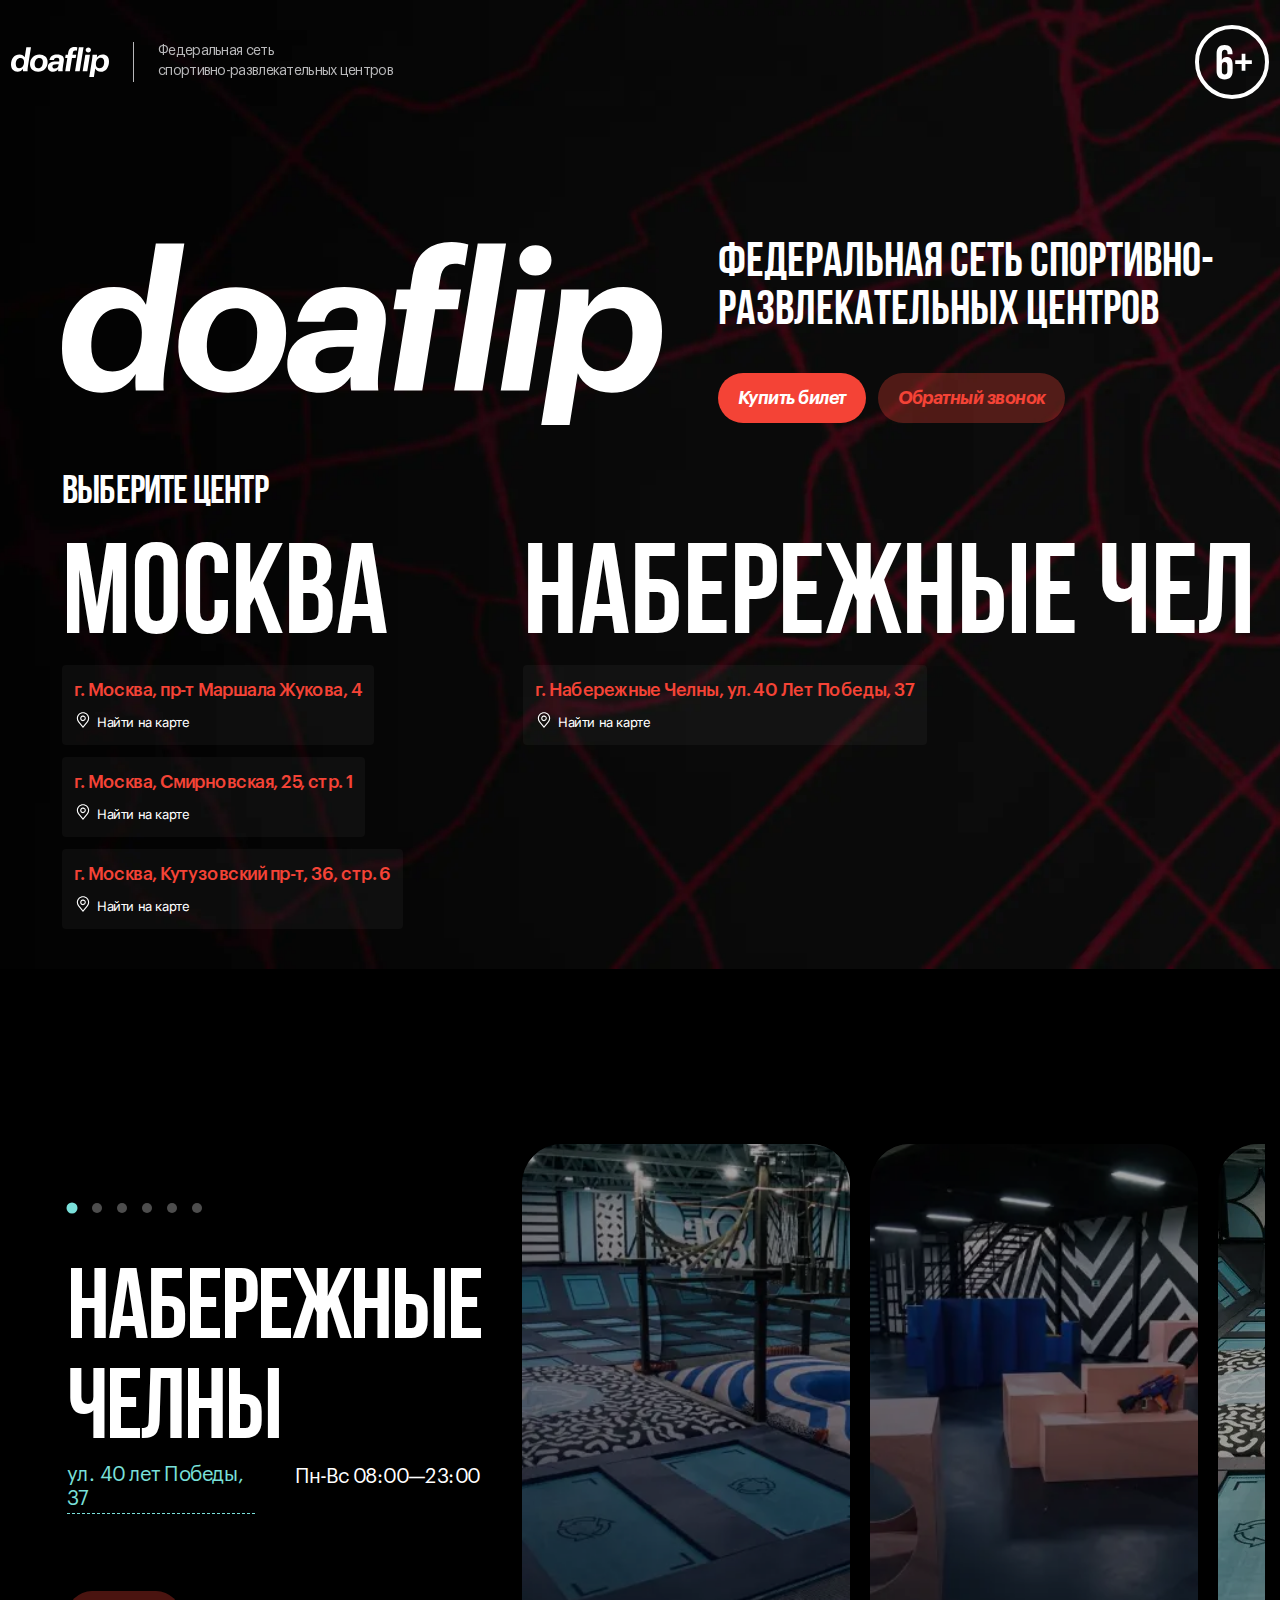
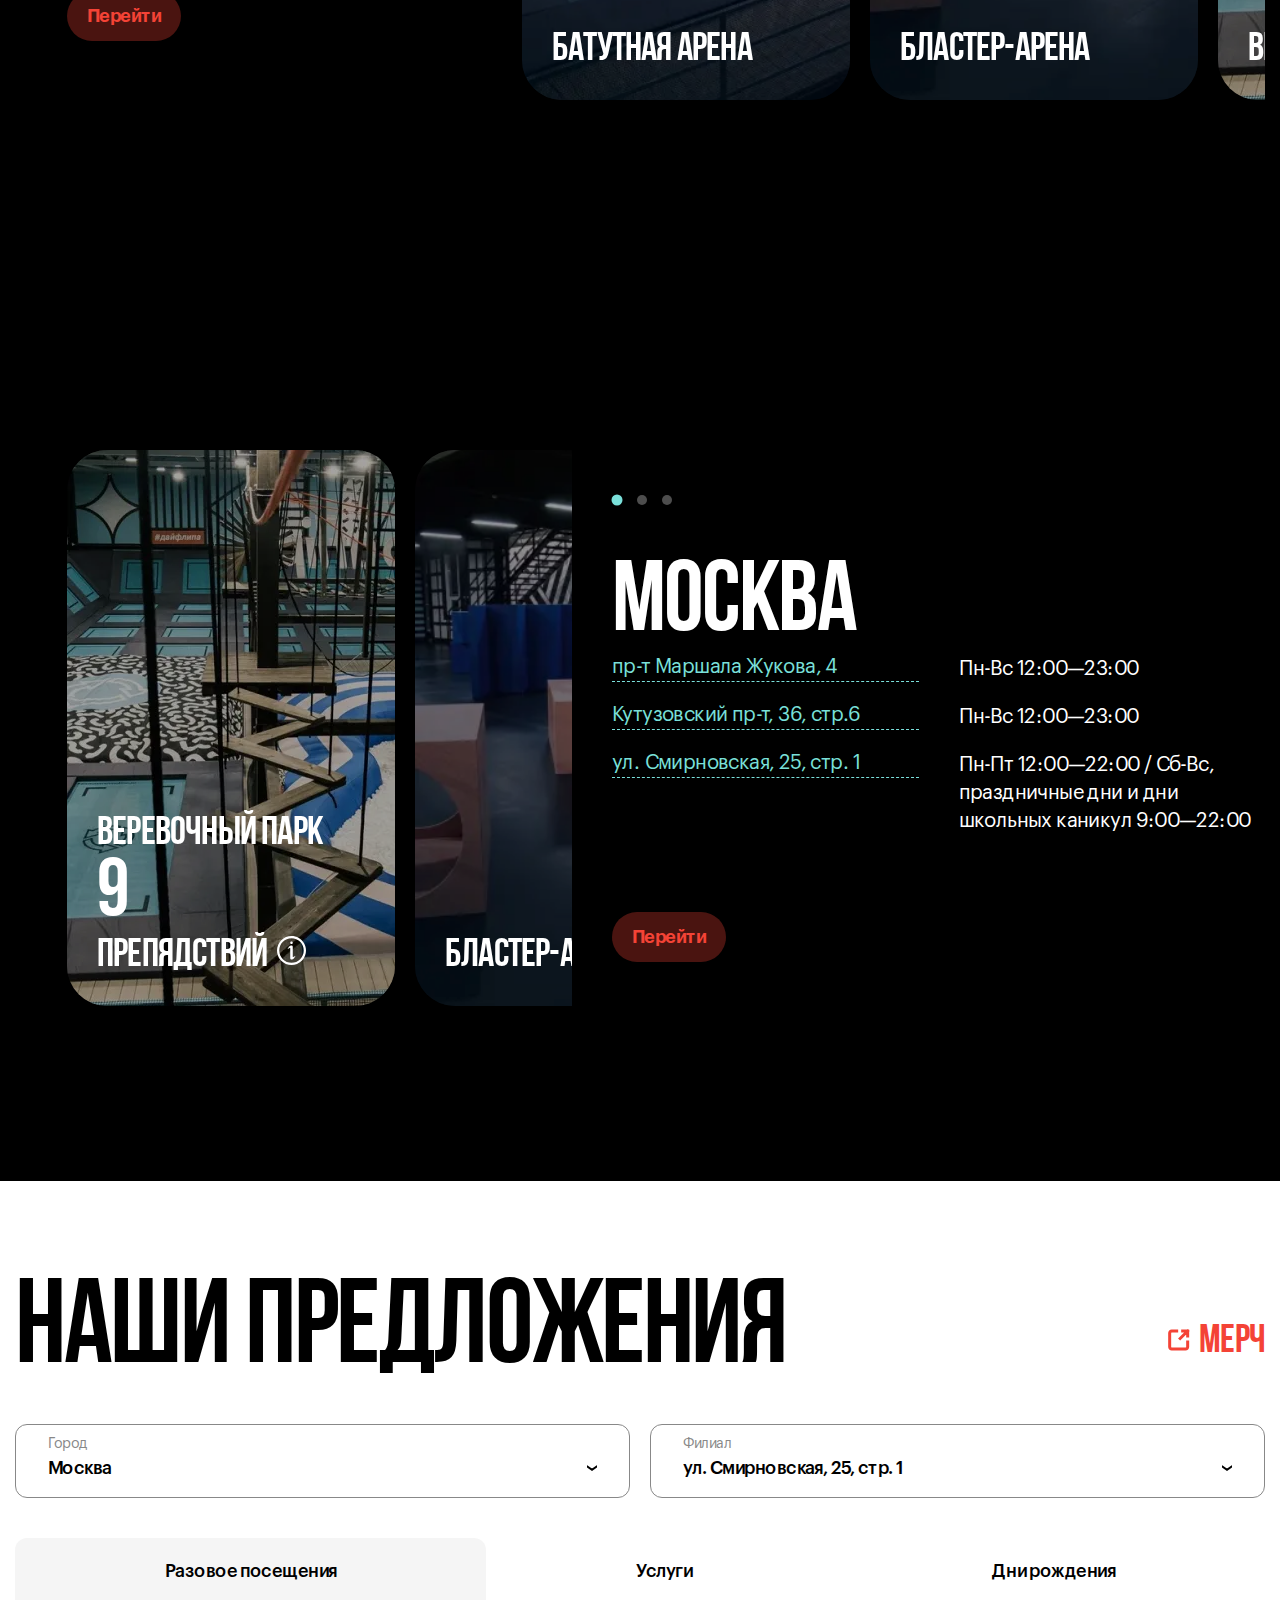
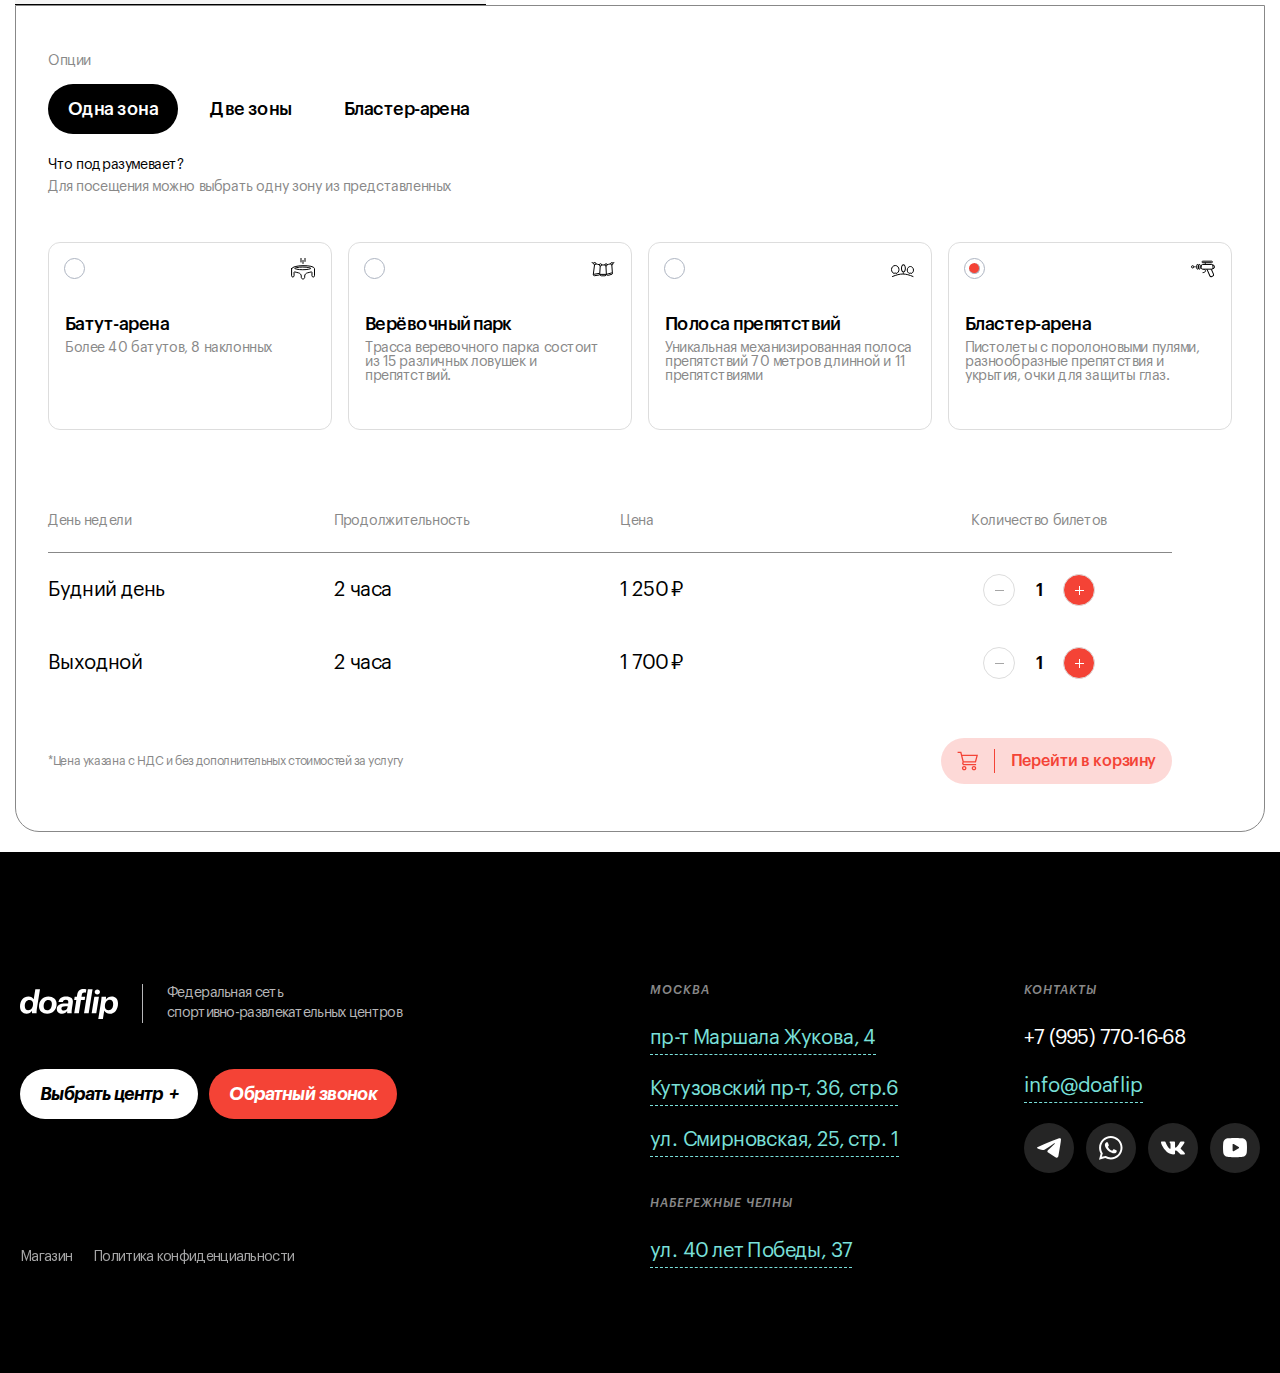
==== commit 5342aa9b: "Add files via upload" ====
--- a/home.html
+++ b/home.html
@@ -5,7 +5,7 @@
 	<title>HomePage</title>
 	<meta charset="UTF-8">
 	<meta name="format-detection" content="telephone=no">
-	<link rel="stylesheet" href="css/style.min.css?_v=20240429044344">
+	<link rel="stylesheet" href="css/style.min.css?_v=20240429145130">
 	<meta name="viewport" content="width=device-width, initial-scale=1.0">
 </head>
 
@@ -148,15 +148,15 @@
 					</div>
 				</div>
 			</section>
-			<div class="events-block">
+			<!-- <div class="events-block">
 				<div class="events-block__slider swiper">
 					<div class="events-block__wrapper swiper-wrapper">
 						<div class="events-block__slide swiper-slide">
-
+							
 						</div>
 					</div>
 				</div>
-			</div>
+			</div> -->
 			<div class="location-info">
 				<div class="location-info__container location-info__container_wide">
 					<div class="location-info__content">
@@ -489,76 +489,56 @@
 								<div class="slide-location__single">
 									<div class="slide-location__front">
 										<div class="slide-location__content">
-											<div class="slide-location__title">Веревочный парк</div>
-											<span class="slide-location__count">9</span>
-											<div class="slide-location__info">
-												<span>препядствий</span>
-												<svg width="29" height="29" viewBox="0 0 29 29" fill="none" xmlns="http://www.w3.org/2000/svg">
-													<path d="M15.7647 6.66535C15.7647 7.36417 15.1983 7.93053 14.4996 7.93053C13.8008 7.93053 13.2344 7.36412 13.2344 6.66535C13.2344 5.96676 13.8008 5.40039 14.4996 5.40039C15.1983 5.40039 15.7647 5.9668 15.7647 6.66535Z" fill="white" />
-													<path d="M17.8613 20.1563C16.5676 20.6732 15.7651 21.5806 15.7651 20.4417L15.7649 10.7164C15.7649 9.406 14.4336 9.04591 13.2347 9.80538C12.0269 10.5705 11.507 11.5232 10.7727 12.3079C10.6639 12.4221 10.6488 12.5967 10.7367 12.7278C10.8244 12.859 10.9914 12.9118 11.1386 12.855C12.4323 12.338 13.2347 11.4306 13.2347 12.5695L13.235 22.2949C13.235 23.6053 14.5663 23.9653 15.7652 23.2059C16.973 22.4408 17.4929 21.488 18.2272 20.7034C18.336 20.589 18.3509 20.4145 18.2632 20.2833C18.1755 20.1522 18.0085 20.0994 17.8613 20.1563Z" fill="white" />
-													<path d="M14.5 5.75082e-05C10.6542 5.75082e-05 6.96629 1.5278 4.24695 4.24701C1.52774 6.96623 0 10.6546 0 14.5C0 18.3454 1.52774 22.0337 4.24695 24.753C6.96617 27.4723 10.6546 29 14.5 29C18.3454 29 22.0337 27.4723 24.753 24.753C27.4722 22.0338 28.9999 18.3454 28.9999 14.5C28.9999 11.9548 28.3299 9.45431 27.0573 7.25001C25.7847 5.04572 23.9542 3.21527 21.7499 1.94266C19.5456 0.670051 17.0451 0 14.4999 0L14.5 5.75082e-05ZM14.5 26.7446C11.2525 26.7446 8.1378 25.4544 5.84196 23.1582C3.54612 20.862 2.25562 17.7475 2.25562 14.5002C2.25562 11.2529 3.54577 8.13803 5.84196 5.84219C8.13814 3.54635 11.2527 2.25585 14.5 2.25585C17.7472 2.25585 20.8621 3.54601 23.158 5.84219C25.4538 8.13837 26.7443 11.2529 26.7443 14.5002C26.7405 17.7465 25.4494 20.8589 23.154 23.1542C20.8584 25.4497 17.7461 26.7408 14.5 26.7446Z" fill="white" />
-												</svg>
-											</div>
-										</div>
-										<div class="slide-location__bg">
-											<picture><source srcset="img/location-block/01.webp" type="image/webp"><img src="img/location-block/01.jpg" alt="image"></picture>
-										</div>
-									</div>
-									<div class="slide-location__back">
-										<div class="slide-location__content">
-											<div class="slide-location__title slide-location__title_black">
-												Кафе и залыдля мероприятий
+											<div class="slide-location__title">бластер-арена</div>
+										</div>
+										<div class="slide-location__bg">
+											<picture><source srcset="img/location-block/1/02.webp" type="image/webp"><img src="img/location-block/1/02.jpg" alt="image"></picture>
+										</div>
+									</div>
+									<div class="slide-location__back">
+										<div class="slide-location__content">
+											<div class="slide-location__title slide-location__title_black">
+												бластер-арена
 											</div>
 											<div class="slide-location__text">
 												<p>
-													В кафе можно просто перекусить, а можно заказать банкетное меню на большую
-													компанию.
-												</p>
-												<p>
-													2 индивидуальные комнаты для проведения детских мероприятий.
-												</p>
-											</div>
-										</div>
-										<button class="slide-location__close">
-											<svg width="19" height="19" viewBox="0 0 19 19" fill="none" xmlns="http://www.w3.org/2000/svg">
-												<path d="M1 1L18 18" stroke="black" stroke-width="2" />
-												<path d="M18 1L1 18" stroke="black" stroke-width="2" />
-											</svg>
-										</button>
-									</div>
-								</div>
-							</div>
-							<div class="location-info__slide slide-location swiper-slide">
-								<div class="slide-location__single">
-									<div class="slide-location__front">
-										<div class="slide-location__content">
-											<div class="slide-location__title">Веревочный парк</div>
-											<span class="slide-location__count">9</span>
-											<div class="slide-location__info">
-												<span>препядствий</span>
-												<svg width="29" height="29" viewBox="0 0 29 29" fill="none" xmlns="http://www.w3.org/2000/svg">
-													<path d="M15.7647 6.66535C15.7647 7.36417 15.1983 7.93053 14.4996 7.93053C13.8008 7.93053 13.2344 7.36412 13.2344 6.66535C13.2344 5.96676 13.8008 5.40039 14.4996 5.40039C15.1983 5.40039 15.7647 5.9668 15.7647 6.66535Z" fill="white" />
-													<path d="M17.8613 20.1563C16.5676 20.6732 15.7651 21.5806 15.7651 20.4417L15.7649 10.7164C15.7649 9.406 14.4336 9.04591 13.2347 9.80538C12.0269 10.5705 11.507 11.5232 10.7727 12.3079C10.6639 12.4221 10.6488 12.5967 10.7367 12.7278C10.8244 12.859 10.9914 12.9118 11.1386 12.855C12.4323 12.338 13.2347 11.4306 13.2347 12.5695L13.235 22.2949C13.235 23.6053 14.5663 23.9653 15.7652 23.2059C16.973 22.4408 17.4929 21.488 18.2272 20.7034C18.336 20.589 18.3509 20.4145 18.2632 20.2833C18.1755 20.1522 18.0085 20.0994 17.8613 20.1563Z" fill="white" />
-													<path d="M14.5 5.75082e-05C10.6542 5.75082e-05 6.96629 1.5278 4.24695 4.24701C1.52774 6.96623 0 10.6546 0 14.5C0 18.3454 1.52774 22.0337 4.24695 24.753C6.96617 27.4723 10.6546 29 14.5 29C18.3454 29 22.0337 27.4723 24.753 24.753C27.4722 22.0338 28.9999 18.3454 28.9999 14.5C28.9999 11.9548 28.3299 9.45431 27.0573 7.25001C25.7847 5.04572 23.9542 3.21527 21.7499 1.94266C19.5456 0.670051 17.0451 0 14.4999 0L14.5 5.75082e-05ZM14.5 26.7446C11.2525 26.7446 8.1378 25.4544 5.84196 23.1582C3.54612 20.862 2.25562 17.7475 2.25562 14.5002C2.25562 11.2529 3.54577 8.13803 5.84196 5.84219C8.13814 3.54635 11.2527 2.25585 14.5 2.25585C17.7472 2.25585 20.8621 3.54601 23.158 5.84219C25.4538 8.13837 26.7443 11.2529 26.7443 14.5002C26.7405 17.7465 25.4494 20.8589 23.154 23.1542C20.8584 25.4497 17.7461 26.7408 14.5 26.7446Z" fill="white" />
-												</svg>
-											</div>
-										</div>
-										<div class="slide-location__bg">
-											<picture><source srcset="img/location-block/01.webp" type="image/webp"><img src="img/location-block/01.jpg" alt="image"></picture>
-										</div>
-									</div>
-									<div class="slide-location__back">
-										<div class="slide-location__content">
-											<div class="slide-location__title slide-location__title_black">
-												Кафе и залыдля мероприятий
+													Пистолеты с поролоновыми пулями, разнообразные препятствия и укрытия, очки для
+													защиты глаз. Идеальное место для
+													проведения детских соревнований и развлечений!
+												</p>
+											</div>
+										</div>
+										<button class="slide-location__close">
+											<svg width="19" height="19" viewBox="0 0 19 19" fill="none" xmlns="http://www.w3.org/2000/svg">
+												<path d="M1 1L18 18" stroke="black" stroke-width="2" />
+												<path d="M18 1L1 18" stroke="black" stroke-width="2" />
+											</svg>
+										</button>
+									</div>
+								</div>
+							</div>
+							<div class="location-info__slide slide-location swiper-slide">
+								<div class="slide-location__single">
+									<div class="slide-location__front">
+										<div class="slide-location__content">
+											<div class="slide-location__title">зона отдыха</div>
+										</div>
+										<div class="slide-location__bg">
+											<picture><source srcset="img/location-block/1/04.webp" type="image/webp"><img src="img/location-block/1/04.jpg" alt="image"></picture>
+										</div>
+									</div>
+									<div class="slide-location__back">
+										<div class="slide-location__content">
+											<div class="slide-location__title slide-location__title_black">
+												зона отдыха
 											</div>
 											<div class="slide-location__text">
 												<p>
-													В кафе можно просто перекусить, а можно заказать банкетное меню на большую
-													компанию.
-												</p>
-												<p>
-													2 индивидуальные комнаты для проведения детских мероприятий.
+													Play Station 5 и телевизор с диагональю 65 дюймов, удобные пуфики, бильярд Pool,
+													Кикер - настольный футбол, игровой
+													автомат с ретро играми, зона для посетителей - можно пить кофе и следить за
+													детьми. Доступ к зоне отдыха включен в любой
+													билет!
 												</p>
 											</div>
 										</div>
@@ -576,17 +556,17 @@
 				</div>
 			</div>
 			<section class="offers">
-				<div class="offers__container">
+				<div class="offers__container offers__container_wide">
+					<div class="offers__header">
+						<h2 class="offers__subtitle subtitle subtitle_black">наши предложения</h2>
+						<a href="#" class="offers__merch merch">
+							<svg width="25" height="24" viewBox="0 0 25 24" fill="none" xmlns="http://www.w3.org/2000/svg">
+								<path d="M14.168 10.5L21.668 3M21.668 3H16.668M21.668 3V8M21.668 14V19C21.668 19.5304 21.4573 20.0391 21.0822 20.4142C20.7071 20.7893 20.1984 21 19.668 21H5.66797C5.13754 21 4.62883 20.7893 4.25376 20.4142C3.87868 20.0391 3.66797 19.5304 3.66797 19V5C3.66797 4.46957 3.87868 3.96086 4.25376 3.58579C4.62883 3.21071 5.13754 3 5.66797 3H10.668" stroke="#F44336" stroke-width="3" stroke-linecap="square" stroke-linejoin="round" />
+							</svg>
+							<span>мерч</span>
+						</a>
+					</div>
 					<div class="offers__wrapper">
-						<div class="offers__header">
-							<h2 class="offers__subtitle subtitle subtitle_black">наши предложения</h2>
-							<a href="#" class="offers__merch merch">
-								<svg width="25" height="24" viewBox="0 0 25 24" fill="none" xmlns="http://www.w3.org/2000/svg">
-									<path d="M14.168 10.5L21.668 3M21.668 3H16.668M21.668 3V8M21.668 14V19C21.668 19.5304 21.4573 20.0391 21.0822 20.4142C20.7071 20.7893 20.1984 21 19.668 21H5.66797C5.13754 21 4.62883 20.7893 4.25376 20.4142C3.87868 20.0391 3.66797 19.5304 3.66797 19V5C3.66797 4.46957 3.87868 3.96086 4.25376 3.58579C4.62883 3.21071 5.13754 3 5.66797 3H10.668" stroke="#F44336" stroke-width="3" stroke-linecap="square" stroke-linejoin="round" />
-								</svg>
-								<span>мерч</span>
-							</a>
-						</div>
 						<!-- Custom select -->
 						<form action="#" class="offers__form">
 							<div class="offers__select">
@@ -894,7 +874,7 @@
 		</div>
 	</div>
 </div> -->
-	<script src="js/app.min.js?_v=20240429044344"></script>
+	<script src="js/app.min.js?_v=20240429145130"></script>
 
 </body>
 
--- a/css/style.min.css
+++ b/css/style.min.css
@@ -1 +1 @@
-@charset "UTF-8";@import url(https://fonts.googleapis.com/css?family=Inter:regular&display=swap);@font-face{font-family:Bebas Neue;font-display:swap;src:url("../fonts/Bebas-Neue Bold.woff2") format("woff2"),url("../fonts/Bebas-Neue Bold.woff") format("woff");font-weight:700;font-style:normal}@font-face{font-family:Graphik LCG;font-display:swap;src:url(../fonts/GraphikLCG-BoldItalic.woff2) format("woff2"),url(../fonts/GraphikLCG-BoldItalic.woff) format("woff");font-weight:700;font-style:italic}@font-face{font-family:Graphik LCG;font-display:swap;src:url(../fonts/GraphikLCG-RegularItalic.woff2) format("woff2"),url(../fonts/GraphikLCG-RegularItalic.woff) format("woff");font-weight:400;font-style:italic}@font-face{font-family:Graphik LCG;font-display:swap;src:url(../fonts/GraphikLCG-Regular.woff2) format("woff2"),url(../fonts/GraphikLCG-Regular.woff) format("woff");font-weight:400;font-style:normal}@font-face{font-family:Graphik LCG;font-display:swap;src:url(../fonts/GraphikLCG-MediumItalic.woff2) format("woff2"),url(../fonts/GraphikLCG-MediumItalic.woff) format("woff");font-weight:500;font-style:italic}@font-face{font-family:Gilroy;font-display:swap;src:url(../fonts/Gilroy-Medium.woff2) format("woff2"),url(../fonts/Gilroy-Medium.woff) format("woff");font-weight:500;font-style:normal}@font-face{font-family:Graphik LCG;font-display:swap;src:url(../fonts/GraphikLCG-Semibold.woff2) format("woff2"),url(../fonts/GraphikLCG-Semibold.woff) format("woff");font-weight:600;font-style:normal}@font-face{font-family:Graphik LCG;font-display:swap;src:url(../fonts/GraphikLCG-Medium.woff2) format("woff2"),url(../fonts/GraphikLCG-Medium.woff) format("woff");font-weight:500;font-style:normal}@font-face{font-family:Arial;font-display:swap;src:url("../fonts/Arial Regular.woff2") format("woff2"),url("../fonts/Arial Regular.woff") format("woff");font-weight:400;font-style:normal}@font-face{font-family:Graphik LCG;font-display:swap;src:url(../fonts/GraphikLCG-SemiboldItalic.woff2) format("woff2"),url(../fonts/GraphikLCG-SemiboldItalic.woff) format("woff");font-weight:600;font-style:italic}:root{--font-family:"Graphik LCG",sans-serif;--second-family:"Bebas Neue",sans-serif;--third-family:"Inter",sans-serif;--font3:"Gilroy",sans-serif;--font4:"Arial",sans-serif;--white-color:#fff;--black-color:#000;--red-color:#f44336;--green-color:#7ae0da;--grey-color:#888}*{padding:0;margin:0;border:0}*,:after,:before{-webkit-box-sizing:border-box;box-sizing:border-box}body,html{height:100%;min-width:375px}body{color:#888;line-height:1;font-family:"Graphik LCG",sans-serif;font-size:.875rem;-ms-text-size-adjust:100%;-moz-text-size-adjust:100%;-webkit-text-size-adjust:100%;-webkit-font-smoothing:antialiased;-moz-osx-font-smoothing:grayscale}button,input,textarea{font-family:"Graphik LCG",sans-serif;font-size:inherit}button{cursor:pointer;color:inherit;background-color:inherit}a{color:inherit;text-decoration:none}a:visited{text-decoration:none}a:hover{text-decoration:none}ul li{list-style:none}img{vertical-align:top}h1,h2,h3,h4,h5,h6{font-weight:inherit;font-size:inherit}.lock body{overflow:hidden;-ms-touch-action:none;touch-action:none;-ms-scroll-chaining:none;overscroll-behavior:none}.wrapper{min-height:100%;display:-webkit-box;display:-ms-flexbox;display:flex;-webkit-box-orient:vertical;-webkit-box-direction:normal;-ms-flex-direction:column;flex-direction:column;overflow:hidden}.wrapper>main{-webkit-box-flex:1;-ms-flex:1 1 auto;flex:1 1 auto}.wrapper>*{min-width:0}[class*=__container_wide]{max-width:114rem!important}[class*=__container]{max-width:79.375rem;margin:0 auto;padding:0 .9375rem}.select{position:relative}.select__body{position:relative}.select__title{color:inherit;text-align:left;cursor:pointer;width:100%;padding:.5rem 2rem;font-family:var(--font-family);font-weight:500;font-size:1.125rem;line-height:100%;letter-spacing:-.03em;color:var(--black-color)}.select__value{display:-webkit-box;display:-ms-flexbox;display:flex;-webkit-box-align:center;-ms-flex-align:center;align-items:center;gap:.625rem}.select__value>*{-webkit-box-flex:1;-ms-flex:1 1 auto;flex:1 1 auto}.select__value:after{content:"";background:url(../img/icon/arrow-down.svg) center center no-repeat;-ms-flex-item-align:stretch;-ms-grid-row-align:stretch;align-self:stretch;-webkit-box-flex:0;-ms-flex:0 0 10px;flex:0 0 10px;-webkit-transition:all .3s ease 0s;-o-transition:all .3s ease 0s;transition:all .3s ease 0s;display:-webkit-box;display:-ms-flexbox;display:flex;-webkit-box-pack:center;-ms-flex-pack:center;justify-content:center;-webkit-box-align:center;-ms-flex-align:center;align-items:center}._select-open .select__value:after{-webkit-transform:rotate(-180deg);-ms-transform:rotate(-180deg);transform:rotate(-180deg)}.select__text{-webkit-box-flex:1;-ms-flex:1 1 auto;flex:1 1 auto}.select__input{width:100%;background-color:transparent;height:100%}.select__options{position:absolute;top:3.4375rem;border-radius:0 0 4px 4px;min-width:100%;left:0;border-top:0;padding:1.25rem;border-radius:1.5rem;background-color:#f8f6fa}.select__scroll{overflow-y:auto;overflow-x:hidden;max-height:200px}.select__option{width:100%;text-align:left;cursor:pointer;padding:1rem 0;color:inherit;font-family:var(--font-family);font-weight:500;font-size:1.125rem;-webkit-transition:color .5s ease 0s;-o-transition:color .5s ease 0s;transition:color .5s ease 0s;line-height:100%;letter-spacing:-.03em;color:var(--black-color)}.select__option._select-selected{background-color:#eee}.select__row{display:-webkit-inline-box;display:-ms-inline-flexbox;display:inline-flex;-webkit-box-align:center;-ms-flex-align:center;align-items:center}.select._select-open{z-index:5}._select-tag{cursor:pointer}.quantity{width:7rem;height:29px;display:-webkit-box;display:-ms-flexbox;display:flex;-webkit-box-align:center;-ms-flex-align:center;align-items:center}.quantity__button{-webkit-box-flex:0;-ms-flex:0 0 2rem;flex:0 0 2rem;height:2rem;-webkit-transition:all .5s ease 0s;-o-transition:all .5s ease 0s;transition:all .5s ease 0s;border-radius:50%;border:1px solid #ddd;position:relative;cursor:pointer}.quantity__button::after,.quantity__button::before{content:"";position:absolute;top:50%;left:50%;-webkit-transition:all .3s ease 0s;-o-transition:all .3s ease 0s;transition:all .3s ease 0s;margin:0 0 0 -4.5px;background-color:#a6a6a6;width:9px;height:1px}.quantity__button_plus{background-color:var(--red-color)}.quantity__button_plus::after,.quantity__button_plus::before{content:"";background-color:var(--white-color)}.quantity__button_plus::before{-webkit-transform:rotate(-90deg);-ms-transform:rotate(-90deg);transform:rotate(-90deg)}.quantity__input{-webkit-box-flex:1;-ms-flex:1 1 auto;flex:1 1 auto}.quantity__input input{background-color:transparent;height:100%;width:100%;font-family:var(--font-family);font-weight:500;font-size:1.125rem;line-height:100%;letter-spacing:-.03em;text-align:center;color:var(--black-color)}.quantity__input input:focus{outline:0}.tabs__navigation{display:-webkit-box;display:-ms-flexbox;display:flex;-ms-flex-wrap:nowrap;flex-wrap:nowrap;overflow:scroll;ms-overflow-style:none;scrollbar-width:none;overflow-y:scroll}.tabs__navigation::-webkit-scrollbar{display:none}.tabs__title{-webkit-box-flex:1;-ms-flex-positive:1;flex-grow:1;padding:1.5rem 1.25rem;font-weight:500;font-size:1.125rem;line-height:100%;letter-spacing:-.03em;border-radius:.75rem .75rem 0 0;text-align:center;color:var(--black-color);-webkit-transition:all .5s ease 0s;-o-transition:all .5s ease 0s;transition:all .5s ease 0s;border-bottom:.0625rem solid transparent;white-space:nowrap}.tabs__title._tab-active{background:rgba(221,221,221,.3);border-bottom:.0625rem solid var(--black-color)}.tabs__content{border:.0625rem solid var(--grey-color);border-radius:0 0 1.5rem 1.5rem;padding:3rem 2rem 2rem 2rem;background:var(--white-color)}.tabs__label{font-family:var(--font-family);font-size:.875rem;line-height:100%;letter-spacing:-.03em;color:var(--grey-color)}.tabs__label:not(:last-child){margin-bottom:1rem}.subtab__navigation{display:-webkit-box;display:-ms-flexbox;display:flex;gap:.75rem;-ms-flex-wrap:nowrap;flex-wrap:nowrap;overflow:scroll;ms-overflow-style:none;scrollbar-width:none;overflow-y:scroll}.subtab__navigation::-webkit-scrollbar{display:none}.subtab__navigation:not(:last-child){margin-bottom:1.5rem}.subtab__title{white-space:nowrap;font-family:var(--font-family);font-weight:500;font-size:1.125rem;line-height:100%;letter-spacing:-.03em;text-align:center;color:var(--black-color);border-radius:2.5rem;padding:1rem 1.25rem;-webkit-transition:all .5s ease 0s;-o-transition:all .5s ease 0s;transition:all .5s ease 0s}.subtab__title._tab-active{background-color:var(--black-color);color:var(--white-color)}.subtab__label{font-family:var(--font-family);font-size:.875rem;line-height:100%;letter-spacing:-.03em;color:var(--black-color)}.subtab__label:not(:last-child){margin-bottom:.5rem}.subtab__header-block p{font-family:var(--font-family);font-weight:400;font-size:.875rem;line-height:100%;letter-spacing:-.03em;color:var(--grey-color)}.subtab__header-block:not(:last-child){margin-bottom:3rem}.subtab__slider:not(:last-child){margin-bottom:3.75rem}.subtab__wrapper{display:-ms-grid!important;display:grid!important;grid-template-columns:repeat(auto-fit,minmax(212px,1fr));gap:1rem}:root{--card-padding:1em;--radio-border-width:1px;--radio-size:1.5em}.card-radio{width:100%;cursor:pointer;position:relative;display:inline-block;background-color:var(--white-color);border:.0625rem solid #ddd;border-radius:.75rem;padding:1rem;min-height:11.75rem}.card-radio__top{display:-webkit-box;display:-ms-flexbox;display:flex;-webkit-box-pack:end;-ms-flex-pack:end;justify-content:flex-end}.card-radio__top:not(:last-child){margin-bottom:2rem}.card-radio__top img{-webkit-transform:translateY(-2px);-ms-transform:translateY(-2px);transform:translateY(-2px)}.card-radio__title{font-family:var(--font-family);font-weight:500;font-size:1.125rem;line-height:100%;letter-spacing:-.03em;color:var(--black-color)}.card-radio__title:not(:last-child){margin-bottom:.5rem}.card-radio__text{font-family:var(--font-family);font-size:.875rem;line-height:100%;letter-spacing:-.03em;color:var(--grey-color)}.radio{position:absolute;left:calc(1em + 1px);top:calc(1em + 1px)}@supports (-webkit-appearance:none) or (-moz-appearance:none){.radio{-webkit-appearance:none;-moz-appearance:none;background:#fff;border:var(--radio-border-width) solid #adb4c1;border-radius:50%;cursor:pointer;height:var(--radio-size);outline:0;-webkit-transition:background .2s ease-out,border-color .2s ease-out;-o-transition:background .2s ease-out,border-color .2s ease-out;transition:background .2s ease-out,border-color .2s ease-out;width:var(--radio-size)}.radio::after{border:var(--radio-border-width) solid #adb4c1;border-top:0;border-left:0;content:"";display:block;width:.75rem;height:.75rem;border-radius:50%;background-color:var(--red-color);top:50%;left:50%;position:absolute;-webkit-transform-origin:top left;-ms-transform-origin:top left;transform-origin:top left;-webkit-transform:scale(0) translate(-50%,-50%);-ms-transform:scale(0) translate(-50%,-50%);transform:scale(0) translate(-50%,-50%);-webkit-transition:-webkit-transform .5s ease 0s;transition:-webkit-transform .5s ease 0s;-o-transition:transform .5s ease 0s;transition:transform .5s ease 0s;transition:transform .5s ease 0s,-webkit-transform .5s ease 0s}.radio:checked::after{-webkit-transform:scale(1) translate(-50%,-50%);-ms-transform:scale(1) translate(-50%,-50%);transform:scale(1) translate(-50%,-50%)}.card:hover .radio{border-color:var(--green-color)}.card:hover .radio:checked{border-color:var(--green-color)}}.hidden-visually{border:0;clip:rect(0,0,0,0);height:1px;margin:-1px;overflow:hidden;padding:0;position:absolute;white-space:nowrap;width:1px}.tickets-subtab__header{display:-ms-grid;display:grid;-ms-grid-columns:(1fr)[4];grid-template-columns:repeat(4,1fr);border-bottom:.0625rem solid var(--grey-color);gap:1.25rem;padding:1.5rem 0}.tickets-subtab__header li{font-family:var(--font-family);font-size:.875rem;line-height:100%;letter-spacing:-.03em;color:var(--grey-color)}.tickets-subtab__header li:last-child{text-align:center}.tickets-subtab__items:not(:last-child){margin-bottom:1.5rem}.tickets-subtab__item{display:-ms-grid;display:grid;-ms-grid-columns:(1fr)[4];grid-template-columns:repeat(4,1fr);gap:1.25rem;-webkit-box-align:center;-ms-flex-align:center;align-items:center;padding:1.375rem 0}.tickets-subtab__mobile-label{display:none}.tickets-subtab__day span,.tickets-subtab__hours span,.tickets-subtab__price span{font-family:var(--font-family);font-weight:400;letter-spacing:-.03em;color:var(--black-color)}.tickets-subtab__price{font-weight:500}.tickets-subtab__footer{display:-webkit-box;display:-ms-flexbox;display:flex;-webkit-box-pack:justify;-ms-flex-pack:justify;justify-content:space-between;-webkit-box-align:center;-ms-flex-align:center;align-items:center;-ms-flex-wrap:wrap;flex-wrap:wrap;gap:1.25rem;padding:.9375rem 0}.tickets-subtab__message{font-family:var(--font-family);font-size:.75rem;line-height:100%;letter-spacing:-.03em;color:var(--grey-color)}[class*=-ibg]{position:relative}[class*=-ibg] img{position:absolute;width:100%;height:100%;top:0;left:0;-o-object-fit:cover;object-fit:cover}[class*=-ibg_contain] img{-o-object-fit:contain;object-fit:contain}.subtitle{font-family:var(--second-family);font-weight:700;line-height:100%;letter-spacing:-.02em;color:var(--white-color)}.subtitle_black{color:var(--black-color)}.header-title{font-family:var(--second-family);font-weight:700;line-height:100%;letter-spacing:-.02em;text-transform:uppercase;color:var(--white-color)}.button{font-family:var(--font-family);display:inline-block;border-radius:2.5rem;padding:1rem 1.25rem;font-weight:600;font-size:1.125rem;line-height:100%;letter-spacing:-.03em;-webkit-transition:all .5s ease 0s;-o-transition:all .5s ease 0s;transition:all .5s ease 0s;text-align:center;color:var(--black-color)}.button_only-mobile{display:none}.button_transparent{background:rgba(244,67,54,.3);color:var(--red-color)}.button_italic{font-style:italic}.button_icon{display:-webkit-inline-box;display:-ms-inline-flexbox;display:inline-flex;-webkit-box-align:center;-ms-flex-align:center;align-items:center;gap:.4375rem}.button_icon::after{content:"+"}.button_white{background-color:var(--white-color);color:var(--black-color)}.button_red{background-color:var(--red-color);color:var(--white-color)}.button_black{-webkit-box-shadow:0 20px 42px 0 rgba(0,0,0,.25);box-shadow:0 20px 42px 0 rgba(0,0,0,.25);border:.0625rem solid var(--grey-color);color:var(--white-color);background-color:var(--black-color)}.shopping-card{display:-webkit-box;display:-ms-flexbox;display:flex;gap:1rem;-webkit-box-align:center;-ms-flex-align:center;align-items:center;background:rgba(244,67,54,.2);border-radius:3.4375rem;padding:.6875rem 1rem;-webkit-transition:all .5s ease 0s;-o-transition:all .5s ease 0s;transition:all .5s ease 0s}.shopping-card span{-webkit-transition:all .5s ease 0s;-o-transition:all .5s ease 0s;transition:all .5s ease 0s;font-family:var(--font-family);font-weight:500;font-size:1rem;line-height:100%;letter-spacing:-.03em;text-align:center;color:var(--red-color);display:-webkit-box;display:-ms-flexbox;display:flex;-webkit-box-align:center;-ms-flex-align:center;align-items:center;gap:1rem}.shopping-card span::before{content:"";width:.0625rem;height:1.5rem;-webkit-transition:all .5s ease 0s;-o-transition:all .5s ease 0s;transition:all .5s ease 0s;background-color:var(--red-color)}.shopping-card svg path{-webkit-transition:all .5s ease 0s;-o-transition:all .5s ease 0s;transition:all .5s ease 0s}.social{display:-webkit-box;display:-ms-flexbox;display:flex;-webkit-box-align:center;-ms-flex-align:center;align-items:center;gap:.75rem}.social_footer li a{width:50px!important;height:50px!important}.social_footer li a svg{width:1.5rem!important;height:1.5rem!important}.social li a{display:-webkit-inline-box;display:-ms-inline-flexbox;display:inline-flex;-webkit-box-align:center;-ms-flex-align:center;align-items:center;-webkit-box-pack:center;-ms-flex-pack:center;justify-content:center;width:3.125rem;height:3.125rem;border-radius:50%;background-color:#252525;-webkit-transition:background-color .5s ease 0s;-o-transition:background-color .5s ease 0s;transition:background-color .5s ease 0s}.social li a svg path{-webkit-transition:fill .5s ease 0s;-o-transition:fill .5s ease 0s;transition:fill .5s ease 0s}.main-logo{width:66.5625rem;height:20.3125rem;-ms-flex-negative:0;flex-shrink:0}.main-logo__container{padding:0}.main-logo__icon img{width:100%;height:100%;-o-object-position:center;object-position:center;-o-object-fit:cover;object-fit:cover}.swiper-pagination{display:-webkit-box;display:-ms-flexbox;display:flex;gap:.9375rem;-webkit-box-align:center;-ms-flex-align:center;align-items:center}.swiper-pagination-bullet{cursor:pointer;width:.625rem;height:.625rem;border-radius:50%;background-color:rgba(255,255,255,.3);-webkit-transition:all .5s ease 0s;-o-transition:all .5s ease 0s;transition:all .5s ease 0s}.swiper-pagination-bullet-active{-webkit-transform:scale(1.1);-ms-transform:scale(1.1);transform:scale(1.1);background-color:var(--green-color)}.header{position:fixed;top:0;left:0;width:100%;background-color:transparent;z-index:100;-webkit-transition:all .5s ease 0s;-o-transition:all .5s ease 0s;transition:all .5s ease 0s;border:.0625rem solid transparent;padding:1.5rem 0}.wrapper_homepage .header .header__social{display:none}.wrapper_homepage .header .header__actions{display:none}.wrapper_homepage .header .header__top{-webkit-box-pack:justify;-ms-flex-pack:justify;justify-content:space-between}.header._header-scroll{padding:.75rem 0;background-color:rgba(0,0,0,.921);border-bottom:.0625rem solid var(--red-color)}.header__container{padding:0}.header__container_wide{padding:0 .625rem}.header__top{display:-webkit-box;display:-ms-flexbox;display:flex;-webkit-box-align:center;-ms-flex-align:center;align-items:center;gap:3.75rem}.header__social{-webkit-box-flex:1;-ms-flex-positive:1;flex-grow:1}.header__actions{display:-webkit-box;display:-ms-flexbox;display:flex;gap:.4375rem;-webkit-box-align:center;-ms-flex-align:center;align-items:center}.header__actions button{-ms-flex-negative:0;flex-shrink:0}.logo{display:-webkit-box;display:-ms-flexbox;display:flex;-webkit-box-align:center;-ms-flex-align:center;align-items:center;gap:1.5rem}.logo__text{font-size:.875rem;line-height:140%;letter-spacing:-.05em;color:#b8b8ba;border-left:.0625rem solid #b8b8ba;padding-left:1.5rem}.footer{padding-bottom:6.5625rem;background-color:var(--black-color)}.footer__items{display:-ms-grid;display:grid;-ms-grid-columns:(1fr)[2];grid-template-columns:repeat(2,1fr);gap:1.25rem;-webkit-box-pack:justify;-ms-flex-pack:justify;justify-content:space-between}.footer__wrapper{display:-webkit-box;display:-ms-flexbox;display:flex;gap:3.125rem}.footer__item{display:-webkit-box;display:-ms-flexbox;display:flex;-webkit-box-orient:vertical;-webkit-box-direction:normal;-ms-flex-direction:column;flex-direction:column}.footer__inner{-webkit-box-flex:1;-ms-flex-positive:1;flex-grow:1}.footer__actions{display:-webkit-box;display:-ms-flexbox;display:flex;gap:.6875rem}.footer__callback{font-family:var(--font-family);font-size:1.25rem;line-height:140%;letter-spacing:-.03em;color:var(--white-color)}.footer__mail{font-family:var(--font-family);font-size:1.25rem;line-height:140%;letter-spacing:-.03em;color:#7ae0da;gap:.125rem;display:-webkit-inline-box;display:-ms-inline-flexbox;display:inline-flex;-webkit-box-orient:vertical;-webkit-box-direction:normal;-ms-flex-direction:column;flex-direction:column}.footer__mail::after{content:"";width:100%;border-bottom:.0625rem dashed #7ae0da}.footer__label{font-family:var(--font-family);font-style:italic;font-weight:500;font-size:.75rem;letter-spacing:.08em;text-transform:uppercase;color:#888}.footer__label:not(:last-child){margin-bottom:1.75rem}.footer__list li:not(:last-child){margin-bottom:1.25rem}.footer__list:not(:last-child){margin-bottom:1.25rem}.address-block__item:not(:last-child){margin-bottom:2.5rem}.address-block__label{font-family:var(--font-family);font-style:italic;font-weight:500;font-size:.75rem;letter-spacing:.08em;text-transform:uppercase;color:#888}.address-block__label:not(:last-child){margin-bottom:1.75rem}.address-block__list li a{font-family:var(--font-family);font-size:1.25rem;line-height:140%;letter-spacing:-.03em;color:#7ae0da;gap:.125rem;display:-webkit-inline-box;display:-ms-inline-flexbox;display:inline-flex;-webkit-box-orient:vertical;-webkit-box-direction:normal;-ms-flex-direction:column;flex-direction:column}.address-block__list li a::after{content:"";width:100%;border-bottom:.0625rem dashed #7ae0da}.address-block__list li:not(:last-child){margin-bottom:1.25rem}.navigation-footer__list{display:-webkit-box;display:-ms-flexbox;display:flex;gap:1.375rem}.navigation-footer__list li a{font-size:.875rem;line-height:140%;letter-spacing:-.05em;color:#ececed;opacity:.7}.no-webp .hero{background:url(../img/hero/main-bg.jpg) center/cover no-repeat}.hero{background-color:var(--black-color);padding-bottom:2.5rem}.hero__container{padding:0}.hero__container_wide{padding:0 .625rem}.hero__top:not(:last-child){margin-bottom:3.125rem}.top-hero{display:-webkit-box;display:-ms-flexbox;display:flex;gap:3.5rem;-webkit-box-align:center;-ms-flex-align:center;align-items:center}.top-hero__content{max-width:34.0625rem}.top-hero__label{font-family:var(--second-family);font-weight:700;line-height:100%;text-transform:uppercase;color:var(--white-color)}.top-hero__label:not(:last-child){margin-bottom:2.3125rem}.top-hero__actions{display:-webkit-box;display:-ms-flexbox;display:flex;-webkit-box-align:center;-ms-flex-align:center;align-items:center;gap:.75rem}.body-hero__header-title:not(:last-child){margin-bottom:1.5rem}.body-hero__label{font-family:var(--second-family);font-weight:700;line-height:100%;text-transform:uppercase;color:var(--white-color);font-size:8rem}.body-hero__locations{display:-webkit-box;display:-ms-flexbox;display:flex;-webkit-box-orient:vertical;-webkit-box-direction:normal;-ms-flex-direction:column;flex-direction:column;-webkit-box-align:start;-ms-flex-align:start;align-items:flex-start}.body-hero__location{background:rgba(255,255,255,.04);border-radius:.25rem;padding:1rem .75rem;display:-webkit-box;display:-ms-flexbox;display:flex;-webkit-box-orient:vertical;-webkit-box-direction:normal;-ms-flex-direction:column;flex-direction:column;-webkit-box-align:start;-ms-flex-align:start;align-items:flex-start}.body-hero__location:not(:last-child){margin-bottom:.75rem}.body-hero__topic{font-family:var(--font-family);font-weight:500;line-height:100%;letter-spacing:-.03em;color:var(--red-color)}.body-hero__topic:not(:last-child){margin-bottom:.75rem}.body-hero__link{display:-webkit-box;display:-ms-flexbox;display:flex;gap:.3125rem;-webkit-box-align:end;-ms-flex-align:end;align-items:flex-end;-webkit-transition:all .5s ease 0s;-o-transition:all .5s ease 0s;transition:all .5s ease 0s}.body-hero__link svg path{-webkit-transition:fill .5s ease 0s;-o-transition:fill .5s ease 0s;transition:fill .5s ease 0s}.body-hero__link span{-webkit-transition:all .5s ease 0s;-o-transition:all .5s ease 0s;transition:all .5s ease 0s;font-family:var(--third-family);font-size:.8125rem;line-height:100%;letter-spacing:-.03em;color:var(--white-color)}.location-info{padding-left:11.5625rem;background-color:var(--black-color)}.location-info_reverse{padding-top:0;padding-left:0;padding-right:11.5625rem}.location-info__container{display:-webkit-box;display:-ms-flexbox;display:flex;gap:5rem;-webkit-box-align:center;-ms-flex-align:center;align-items:center}.location-info_reverse .location-info__container{-webkit-box-orient:horizontal;-webkit-box-direction:reverse;-ms-flex-direction:row-reverse;flex-direction:row-reverse}.location-info__content{-ms-flex-negative:0;flex-shrink:0}.location-info_reverse .location-info__content{-webkit-box-flex:0;-ms-flex:0 0 40.8125rem;flex:0 0 40.8125rem}.location-info__title{font-family:var(--second-family);font-weight:700;font-size:7.5rem;line-height:100%;letter-spacing:-.02em;color:var(--white-color)}.location-info__detail-info{display:-webkit-box;display:-ms-flexbox;display:flex;-webkit-box-align:center;-ms-flex-align:center;align-items:center;gap:2.5rem}.location-info__detail-info:not(:last-child){margin-bottom:4.8125rem}.location-info_reverse .location-info__detail-info{-webkit-box-align:start;-ms-flex-align:start;align-items:flex-start}.location-info__address-list li{display:-ms-grid;display:grid;-ms-grid-columns:1fr 1fr;grid-template-columns:1fr 1fr;gap:2.5rem}.location-info__address-list li:not(:last-child){margin-bottom:1.25rem}.location-info__address-list li a{font-family:var(--font-family);letter-spacing:-.03em;color:var(--green-color);line-height:120%}.location-info__address-list li span{font-family:var(--font-family);font-size:1.25rem;letter-spacing:-.03em;line-height:140%;color:var(--white-color)}.location-info__pagination:not(:last-child){margin-bottom:3.125rem}.location-info__slider{-webkit-box-flex:1;-ms-flex-positive:1;flex-grow:1;overflow:visible;width:auto}.slide-location{padding:2.1875rem 0;position:relative;min-height:39.125rem;overflow:hidden;-webkit-transition:-webkit-transform .6s;transition:-webkit-transform .6s;-o-transition:transform .6s;transition:transform .6s;transition:transform .6s,-webkit-transform .6s;-webkit-perspective:1000px;perspective:1000px;min-width:20.5rem}.slide-location__list-info li{display:-webkit-box;display:-ms-flexbox;display:flex;-webkit-box-align:center;-ms-flex-align:center;align-items:center;gap:.5rem;font-family:var(--font-family);font-size:1rem;line-height:140%;letter-spacing:-.03em;color:var(--black-color)}.slide-location__list-info li::before{content:"";width:.5rem;height:.5rem;-webkit-box-flex:0;-ms-flex:0 0 .5rem;flex:0 0 .5rem;border-radius:50%;background-color:var(--red-color)}.slide-location__list-info li:not(:last-child){margin-bottom:1rem}.slide-location__single{width:100%;-webkit-transition:transform .6s;-webkit-transform-style:preserve-3d;transform-style:preserve-3d;-o-transition:.5s;transition:.5s;-webkit-transition:.5s;position:relative;cursor:pointer;height:100%;-webkit-transition:-webkit-transform .6s;transition:-webkit-transform .6s;-o-transition:transform .6s;transition:transform .6s;transition:transform .6s,-webkit-transform .6s;-webkit-transition:transform .6s}.slide-location__single.flip{transform:rotateY(180deg);-webkit-transform:rotateY(180deg)}.slide-location .slide-location__back,.slide-location .slide-location__front{-webkit-backface-visibility:hidden;backface-visibility:hidden;display:-webkit-box;display:-ms-flexbox;display:flex;-webkit-box-orient:vertical;-webkit-box-direction:normal;-ms-flex-direction:column;flex-direction:column;-webkit-box-pack:end;-ms-flex-pack:end;justify-content:flex-end;border-radius:2.5rem}.slide-location__back{transform:rotateY(180deg);-webkit-transform:rotateY(180deg);position:absolute;right:0;left:0;top:0;height:100%;padding:1.875rem;background:var(--white-color)}.slide-location__back .slide-location__title:not(:last-child){margin-bottom:1rem}.slide-location__close{width:2.5rem;-webkit-transition:all .5s ease 0s;-o-transition:all .5s ease 0s;transition:all .5s ease 0s;height:2.5rem;border-radius:50%;display:-webkit-box;display:-ms-flexbox;display:flex;-webkit-box-pack:center;-ms-flex-pack:center;justify-content:center;-webkit-box-align:center;-ms-flex-align:center;align-items:center;background:#ececed;position:absolute;top:1.5rem;right:1.5rem}.slide-location__close svg path{-webkit-transition:stroke .5s ease 0s;-o-transition:stroke .5s ease 0s;transition:stroke .5s ease 0s}.slide-location__front{overflow:hidden;height:100%;transform:rotateX(0);-webkit-transform:rotateX(0);padding:1.875rem}.slide-location__front::after{content:"";position:absolute;top:0;left:0;width:100%;height:100%;background-color:rgba(0,0,0,.355)}.slide-location__bg img{-webkit-transition:-webkit-transform .5s ease 0s;transition:-webkit-transform .5s ease 0s;-o-transition:transform .5s ease 0s;transition:transform .5s ease 0s;transition:transform .5s ease 0s,-webkit-transform .5s ease 0s;position:absolute;top:0;left:0;width:100%;height:100%;-o-object-fit:cover;object-fit:cover;-o-object-position:center;object-position:center}.slide-location__title{font-family:var(--second-family);font-weight:700;line-height:100%;letter-spacing:-.02em;text-transform:uppercase;color:var(--white-color)}.slide-location__title_black{color:var(--black-color)}.slide-location__text p{font-family:var(--font-family);font-size:1rem;line-height:140%;letter-spacing:-.03em;color:var(--black-color)}.slide-location__text p:not(:last-child){margin-bottom:.3125rem}.slide-location__text:not(:last-child){margin-bottom:1.25rem}.slide-location__count{font-family:var(--second-family);font-weight:700;font-size:5.125rem;line-height:100%;text-transform:uppercase;color:var(--white-color)}.slide-location__info{display:-webkit-box;display:-ms-flexbox;display:flex;gap:.625rem}.slide-location__info span{font-family:var(--second-family);font-weight:700;line-height:100%;letter-spacing:-.02em;text-transform:uppercase;color:var(--white-color)}.slide-location__content{position:relative;z-index:2}.offers__header{display:-webkit-box;display:-ms-flexbox;display:flex;-webkit-box-pack:justify;-ms-flex-pack:justify;justify-content:space-between;-webkit-box-align:center;-ms-flex-align:center;align-items:center;gap:1.25rem}.offers__header:not(:last-child){margin-bottom:2rem}.offers__merch span{-webkit-transform:translateY(10px);-ms-transform:translateY(10px);transform:translateY(10px)}.offers__form{display:-ms-grid;display:grid;-ms-grid-columns:(1fr)[2];grid-template-columns:repeat(2,1fr);gap:1.25rem}.offers__form:not(:last-child){margin-bottom:2.5rem}.offers__select{border:.0625rem solid var(--grey-color);border-radius:.75rem;padding:.75rem 0 .75rem 0}.offers__label{font-family:var(--font-family);font-size:.875rem;line-height:100%;padding:0 2rem;letter-spacing:-.03em;color:var(--grey-color)}.merch{display:-webkit-box;display:-ms-flexbox;display:flex;-webkit-box-align:end;-ms-flex-align:end;align-items:flex-end;gap:.5rem}.merch span{-webkit-transition:all .5s ease 0s;-o-transition:all .5s ease 0s;transition:all .5s ease 0s;font-family:var(--second-family);font-weight:700;font-size:2.5rem;line-height:100%;letter-spacing:-.02em;text-transform:uppercase;color:var(--red-color)}.swiper{overflow:hidden}.swiper-wrapper{width:100%;height:100%;-webkit-box-sizing:content-box;box-sizing:content-box;display:-webkit-box;display:-ms-flexbox;display:flex;position:relative}.swiper-vertical .swiper-wrapper{-webkit-box-orient:vertical;-webkit-box-direction:normal;-ms-flex-direction:column;flex-direction:column}.swiper-autoheight .swiper-wrapper{-webkit-box-align:start;-ms-flex-align:start;align-items:flex-start}.swiper-initialized .swiper-slide{-ms-flex-negative:0;flex-shrink:0}.swiper-android .swiper-slide,.swiper-android .swiper-wrapper{-webkit-transform:translate3d(0,0,0);transform:translate3d(0,0,0)}.swiper-button-lock{display:none!important}@media (min-width:29.99875em){.top-hero__content{padding-top:20px}.location-info__address-list li a{display:-webkit-inline-box;display:-ms-inline-flexbox;display:inline-flex;-webkit-box-orient:vertical;-webkit-box-direction:normal;-ms-flex-direction:column;flex-direction:column;gap:.125rem}.location-info__address-list li a::after{content:"";width:100%;border-bottom:.0625rem dashed var(--green-color)}}@media (min-width:47.99875em){.quantity{margin:0 auto}}@media (min-width:61.99875em){.tickets-subtab{padding-right:3.75rem}.footer__logo:not(:last-child){margin-bottom:2.875rem}}@media (min-width:67.875em){.location-info_reverse .location-info__address-list{-webkit-box-flex:1;-ms-flex-positive:1;flex-grow:1}.location-info__slider{max-width:56.25rem}.location-info_reverse .location-info__slider{max-width:69.375rem}}@media (min-width:79.375em){.tickets-subtab__day span,.tickets-subtab__hours span,.tickets-subtab__price span{font-size:1.25rem}.subtitle{font-size:7.5rem}.header-title{font-size:2.5rem}.footer{padding-top:8.25rem}.footer__wrapper{-webkit-box-pack:justify;-ms-flex-pack:justify;justify-content:space-between}.hero{padding-top:13.75rem}.hero__wrapper{padding-left:3.25rem;padding-right:1.1875rem}.top-hero__label{font-size:3rem}.body-hero__topic{font-size:1.125rem}.location-info{padding-top:8.75rem}.location-info{padding-bottom:8.75rem}.location-info__address-list li a{font-size:1.25rem}.location-info__address-list li span{font-size:1.25rem}.slide-location__title{font-size:2.5rem}.slide-location__count{font-size:5.125rem}.slide-location__info span{font-size:2.5rem}.offers{padding-top:5.6875rem}.offers{padding-bottom:1.25rem}}@media (max-width:120em){.location-info{padding-left:3.25rem}.location-info_reverse{padding-right:3.25rem}.location-info__container{gap:2.5rem}.location-info__content{-ms-flex-negative:1;flex-shrink:1}}@media (max-width:114em){.main-logo{width:37.5rem;height:10rem}.header__top{gap:1.25rem}}@media (max-width:102.1875em){.location-info__title{font-size:6.25rem}}@media (max-width:82.5em){.location-info_reverse{padding-right:0}}@media (max-width:79.375em){.button{font-size:1rem;padding:.75rem .78125rem}.main-logo{width:100%;min-height:8.0625rem;max-width:37.5rem}.main-logo__icon img{max-width:100%}.wrapper_homepage .header .header__social{display:-webkit-box;display:-ms-flexbox;display:flex}.wrapper_homepage .header .header__actions{display:-webkit-box;display:-ms-flexbox;display:flex}.header__social{-webkit-box-pack:center;-ms-flex-pack:center;justify-content:center}.header__admitted-age{display:none}.footer__items{-ms-grid-columns:auto 1fr;grid-template-columns:auto 1fr;gap:3.125rem}.footer__wrapper{-webkit-box-pack:end;-ms-flex-pack:end;justify-content:flex-end}.top-hero__content{max-width:100%}.body-hero__label{font-size:5.625rem}}@media (max-width:75.3125em){.top-hero{-webkit-box-orient:vertical;-webkit-box-direction:normal;-ms-flex-direction:column;flex-direction:column;-webkit-box-align:start;-ms-flex-align:start;align-items:flex-start;gap:1.875rem}}@media (max-width:69.375em){.header__top:not(:last-child){margin-bottom:1.25rem}.header__social{-webkit-box-pack:end;-ms-flex-pack:end;justify-content:flex-end}}@media (max-width:68.6875em){.location-info__title{font-size:5rem}}@media (max-width:67.8125em){.swiper-pagination{-webkit-box-pack:center;-ms-flex-pack:center;justify-content:center}.location-info{padding-left:0}.location-info_reverse{padding-right:0}.location-info__container{display:block}.slide-location{min-height:34.375rem;min-width:0}}@media (max-width:67.875em){.location-info__title:not(:last-child){margin-bottom:1rem}.location-info__detail-info:not(:last-child){margin-bottom:2rem}}@media (max-width:61.99875em){.footer__items{-ms-grid-columns:none;grid-template-columns:none}.footer__item{gap:1.875rem}.footer__inner{display:-webkit-box;display:-ms-flexbox;display:flex;-webkit-box-orient:vertical;-webkit-box-direction:normal;-ms-flex-direction:column;flex-direction:column;gap:1.875rem}.body-hero__label{font-size:3.75rem}}@media (max-width:47.99875em){.select__title{font-size:1rem;padding:.5rem 1rem}.select__options{padding:.9375rem;top:3.125rem}.select__option{font-size:1rem;padding:.5rem 0}.quantity__button{-webkit-box-flex:0;-ms-flex:0 0 2rem;flex:0 0 2rem}.tabs__title{font-size:1rem;border-radius:.5rem .5rem 0 0}.tabs__content{padding:1.5rem 1rem}.tabs__label{font-size:.75rem}.subtab__title{padding:.75rem 1rem}.subtab__title{font-size:1rem}.subtab__header-block:not(:last-child){margin-bottom:2rem}.subtab__slider:not(:last-child){margin-bottom:2rem}.subtab__wrapper{display:-webkit-box!important;display:-ms-flexbox!important;display:flex!important;gap:0}.card-radio__title{font-size:1rem}.tickets-subtab__header{display:none}.tickets-subtab__item{display:-webkit-box;display:-ms-flexbox;display:flex;-ms-flex-wrap:wrap;flex-wrap:wrap;-webkit-box-pack:justify;-ms-flex-pack:justify;justify-content:space-between;gap:1.875rem;background:#f9f9f9;padding:.75rem 1rem;border-radius:.75rem}.tickets-subtab__item:not(:last-child){margin-bottom:.75rem}.tickets-subtab__mobile-label{display:block;font-family:var(--font-family);font-size:.75rem;line-height:100%;letter-spacing:-.03em;color:var(--grey-color)}.tickets-subtab__mobile-label:not(:last-child){margin-bottom:.25rem}.tickets-subtab__footer{-webkit-box-orient:vertical;-webkit-box-direction:reverse;-ms-flex-direction:column-reverse;flex-direction:column-reverse;-webkit-box-align:end;-ms-flex-align:end;align-items:flex-end}.button_no-mobile{display:none!important}.button_only-mobile{display:block}.button_small-mobile{font-size:.8125rem;padding:.53125rem .6875rem}.button_b-mob{padding:1rem 1.25rem}.shopping-card span{font-size:.875rem}.social{gap:.4375rem}.social li a{width:2.1875rem;height:2.1875rem}.social li a svg{width:15px}.social li:last-child{display:none}.logo{gap:.625rem}.logo__text{font-size:.75rem}.logo__text{padding-left:.625rem}.footer{padding-bottom:3.75rem}.footer__wrapper{-webkit-box-orient:vertical;-webkit-box-direction:normal;-ms-flex-direction:column;flex-direction:column}.footer__contacts{margin-bottom:3.75rem}.footer__callback{font-size:1.125rem}.footer__mail{font-size:1.125rem}.footer__label:not(:last-child){margin-bottom:1.25rem}.footer__list li:not(:last-child){margin-bottom:.625rem}.address-block__label:not(:last-child){margin-bottom:1.25rem}.address-block__list li a{font-size:1.125rem}.address-block__list li:not(:last-child){margin-bottom:.625rem}.top-hero__label:not(:last-child){margin-bottom:1rem}.body-hero__location{padding:.5rem .75rem;-webkit-box-orient:vertical;-webkit-box-direction:reverse;-ms-flex-direction:column-reverse;flex-direction:column-reverse;gap:.5rem}.body-hero__link{-webkit-box-align:center;-ms-flex-align:center;align-items:center}.body-hero__link svg path{fill:rgba(244,67,54,.3019607843)}.body-hero__link span{color:var(--red-color);opacity:.5}.location-info__title{font-size:3.75rem}.location-info__address-list li{-ms-grid-columns:none;grid-template-columns:none;gap:.75rem}.offers__header:not(:last-child){margin-bottom:1.4375rem}.offers__merch{display:none!important}.offers__form{gap:.625rem}.offers__form:not(:last-child){margin-bottom:1.25rem}.offers__label{font-size:.75rem;padding:0 1rem}}@media (max-width:37.5em){.main-logo{width:113%;-webkit-transform:translateX(-4%);-ms-transform:translateX(-4%);transform:translateX(-4%)}}@media (max-width:29.99875em){.select__title{font-size:.875rem}.select__option{font-size:.875rem}.tabs__title{font-size:.875rem}.subtab__title{font-size:.875rem}.card-radio__title{font-size:.875rem}.tickets-subtab__message{font-size:.625rem}.button_callback{padding:8.5px 5.5px}.social li a{width:1.5625rem;height:1.5625rem}.social li a svg{width:.75rem;height:.75rem}.logo__text{font-size:.5625rem}.location-info__cta{text-align:center}.location-info__pagination:not(:last-child){margin-bottom:1.875rem}.slide-location{min-height:28.125rem}.slide-location__back{padding:1.5rem}.slide-location__front{padding:1.5rem}.slide-location__info svg{width:1.25rem}.offers__label{font-size:.625rem}}@media (max-width:23.4375em){.tickets-subtab__day span,.tickets-subtab__hours span,.tickets-subtab__price span{font-size:.875rem}.subtitle{font-size:3.75rem}.header-title{font-size:1.5rem}.footer{padding-top:2.5rem}.hero{padding-top:10.8125rem}.top-hero__label{font-size:1.5rem}.body-hero__topic{font-size:.75rem}.location-info{padding-top:3.75rem}.location-info{padding-bottom:3.75rem}.location-info__address-list li a{font-size:.875rem}.location-info__address-list li span{font-size:1rem}.slide-location__title{font-size:2rem}.slide-location__count{font-size:2.5rem}.slide-location__info span{font-size:2rem}.offers{padding-top:1.5rem}.offers{padding-bottom:1.5rem}}@media (min-width:23.4375em) and (max-width:79.375em){@supports (font-size:clamp(0.875rem ,0.717877095rem + 0.6703910615vw ,1.25rem)){.tickets-subtab__day span,.tickets-subtab__hours span,.tickets-subtab__price span{font-size:clamp(.875rem ,.717877095rem + .6703910615vw ,1.25rem)}}@supports not (font-size:clamp(0.875rem ,0.717877095rem + 0.6703910615vw ,1.25rem)){.tickets-subtab__day span,.tickets-subtab__hours span,.tickets-subtab__price span{font-size:calc(.875rem + .375 * (100vw - 23.4375rem)/ 55.9375)}}@supports (font-size:clamp(3.75rem ,2.1787709497rem + 6.7039106145vw ,7.5rem)){.subtitle{font-size:clamp(3.75rem ,2.1787709497rem + 6.7039106145vw ,7.5rem)}}@supports not (font-size:clamp(3.75rem ,2.1787709497rem + 6.7039106145vw ,7.5rem)){.subtitle{font-size:calc(3.75rem + 3.75 * (100vw - 23.4375rem)/ 55.9375)}}@supports (font-size:clamp(1.5rem ,1.0810055866rem + 1.7877094972vw ,2.5rem)){.header-title{font-size:clamp(1.5rem ,1.0810055866rem + 1.7877094972vw ,2.5rem)}}@supports not (font-size:clamp(1.5rem ,1.0810055866rem + 1.7877094972vw ,2.5rem)){.header-title{font-size:calc(1.5rem + 1 * (100vw - 23.4375rem)/ 55.9375)}}@supports (padding-top:clamp(2.5rem ,0.0907821229rem + 10.2793296089vw ,8.25rem)){.footer{padding-top:clamp(2.5rem ,.0907821229rem + 10.2793296089vw ,8.25rem)}}@supports not (padding-top:clamp(2.5rem ,0.0907821229rem + 10.2793296089vw ,8.25rem)){.footer{padding-top:calc(2.5rem + 5.75 * (100vw - 23.4375rem)/ 55.9375)}}@supports (padding-top:clamp(10.8125rem ,9.5817039106rem + 5.251396648vw ,13.75rem)){.hero{padding-top:clamp(10.8125rem ,9.5817039106rem + 5.251396648vw ,13.75rem)}}@supports not (padding-top:clamp(10.8125rem ,9.5817039106rem + 5.251396648vw ,13.75rem)){.hero{padding-top:calc(10.8125rem + 2.9375 * (100vw - 23.4375rem)/ 55.9375)}}@supports (font-size:clamp(1.5rem ,0.8715083799rem + 2.6815642458vw ,3rem)){.top-hero__label{font-size:clamp(1.5rem ,.8715083799rem + 2.6815642458vw ,3rem)}}@supports not (font-size:clamp(1.5rem ,0.8715083799rem + 2.6815642458vw ,3rem)){.top-hero__label{font-size:calc(1.5rem + 1.5 * (100vw - 23.4375rem)/ 55.9375)}}@supports (font-size:clamp(0.75rem ,0.592877095rem + 0.6703910615vw ,1.125rem)){.body-hero__topic{font-size:clamp(.75rem ,.592877095rem + .6703910615vw ,1.125rem)}}@supports not (font-size:clamp(0.75rem ,0.592877095rem + 0.6703910615vw ,1.125rem)){.body-hero__topic{font-size:calc(.75rem + .375 * (100vw - 23.4375rem)/ 55.9375)}}@supports (padding-top:clamp(3.75rem ,1.655027933rem + 8.938547486vw ,8.75rem)){.location-info{padding-top:clamp(3.75rem ,1.655027933rem + 8.938547486vw ,8.75rem)}}@supports not (padding-top:clamp(3.75rem ,1.655027933rem + 8.938547486vw ,8.75rem)){.location-info{padding-top:calc(3.75rem + 5 * (100vw - 23.4375rem)/ 55.9375)}}@supports (padding-bottom:clamp(3.75rem ,1.655027933rem + 8.938547486vw ,8.75rem)){.location-info{padding-bottom:clamp(3.75rem ,1.655027933rem + 8.938547486vw ,8.75rem)}}@supports not (padding-bottom:clamp(3.75rem ,1.655027933rem + 8.938547486vw ,8.75rem)){.location-info{padding-bottom:calc(3.75rem + 5 * (100vw - 23.4375rem)/ 55.9375)}}@supports (font-size:clamp(0.875rem ,0.717877095rem + 0.6703910615vw ,1.25rem)){.location-info__address-list li a{font-size:clamp(.875rem ,.717877095rem + .6703910615vw ,1.25rem)}}@supports not (font-size:clamp(0.875rem ,0.717877095rem + 0.6703910615vw ,1.25rem)){.location-info__address-list li a{font-size:calc(.875rem + .375 * (100vw - 23.4375rem)/ 55.9375)}}@supports (font-size:clamp(1rem ,0.8952513966rem + 0.4469273743vw ,1.25rem)){.location-info__address-list li span{font-size:clamp(1rem ,.8952513966rem + .4469273743vw ,1.25rem)}}@supports not (font-size:clamp(1rem ,0.8952513966rem + 0.4469273743vw ,1.25rem)){.location-info__address-list li span{font-size:calc(1rem + .25 * (100vw - 23.4375rem)/ 55.9375)}}@supports (font-size:clamp(2rem ,1.7905027933rem + 0.8938547486vw ,2.5rem)){.slide-location__title{font-size:clamp(2rem ,1.7905027933rem + .8938547486vw ,2.5rem)}}@supports not (font-size:clamp(2rem ,1.7905027933rem + 0.8938547486vw ,2.5rem)){.slide-location__title{font-size:calc(2rem + .5 * (100vw - 23.4375rem)/ 55.9375)}}@supports (font-size:clamp(2.5rem ,1.4001396648rem + 4.6927374302vw ,5.125rem)){.slide-location__count{font-size:clamp(2.5rem ,1.4001396648rem + 4.6927374302vw ,5.125rem)}}@supports not (font-size:clamp(2.5rem ,1.4001396648rem + 4.6927374302vw ,5.125rem)){.slide-location__count{font-size:calc(2.5rem + 2.625 * (100vw - 23.4375rem)/ 55.9375)}}@supports (font-size:clamp(2rem ,1.7905027933rem + 0.8938547486vw ,2.5rem)){.slide-location__info span{font-size:clamp(2rem ,1.7905027933rem + .8938547486vw ,2.5rem)}}@supports not (font-size:clamp(2rem ,1.7905027933rem + 0.8938547486vw ,2.5rem)){.slide-location__info span{font-size:calc(2rem + .5 * (100vw - 23.4375rem)/ 55.9375)}}@supports (padding-top:clamp(1.5rem ,-0.2545391061rem + 7.4860335196vw ,5.6875rem)){.offers{padding-top:clamp(1.5rem ,-.2545391061rem + 7.4860335196vw ,5.6875rem)}}@supports not (padding-top:clamp(1.5rem ,-0.2545391061rem + 7.4860335196vw ,5.6875rem)){.offers{padding-top:calc(1.5rem + 4.1875 * (100vw - 23.4375rem)/ 55.9375)}}@supports (padding-bottom:clamp(1.25rem ,1.6047486034rem + -0.4469273743vw ,1.5rem)){.offers{padding-bottom:clamp(1.25rem ,1.6047486034rem + -.4469273743vw ,1.5rem)}}@supports not (padding-bottom:clamp(1.25rem ,1.6047486034rem + -0.4469273743vw ,1.5rem)){.offers{padding-bottom:calc(1.5rem + -.25 * (100vw - 23.4375rem)/ 55.9375)}}}@media (any-hover:hover){.select__option:hover{color:var(--red-color)}.quantity__button:hover{border:.0625rem solid var(--black-color)}.quantity__button:hover::after,.quantity__button:hover::before{background-color:var(--black-color)}.quantity__button_plus:hover{background-color:var(--white-color);border:.0625rem solid var(--red-color)}.quantity__button_plus:hover::after,.quantity__button_plus:hover::before{content:"";background-color:var(--red-color)}.button_transparent:hover{background-color:var(--red-color);color:var(--white-color)}.button_white:hover{background-color:var(--red-color);color:var(--white-color)}.button_red:hover{background:rgba(244,67,54,.3);color:var(--white-color)}.button_black:hover{background-color:var(--white-color);color:var(--black-color)}.shopping-card:hover{background-color:var(--red-color)}.shopping-card:hover span{color:var(--white-color)}.shopping-card:hover span::before{background-color:var(--white-color)}.shopping-card:hover svg path{fill:var(--white-color)}.social li a:hover{background-color:var(--white-color)}.social li a:hover svg path{fill:var(--red-color)}.body-hero__link:hover span{color:var(--red-color);text-decoration:underline}.body-hero__link:hover svg path{fill:var(--red-color)}.slide-location__back:hover .slide-location__close{background-color:var(--green-color)}.slide-location__back:hover .slide-location__close svg path{stroke:var(--white-color)}.slide-location__front:hover .slide-location__bg img{-webkit-transform:scale(1.05);-ms-transform:scale(1.05);transform:scale(1.05)}.slide-location__front:hover .slide-location__info svg path{fill:var(--green-color)}.merch:hover span{color:var(--green-color)}}.webp .hero{background:url(../img/hero/main-bg.webp) center/cover no-repeat}+@charset "UTF-8";@import url(https://fonts.googleapis.com/css?family=Inter:regular&display=swap);@font-face{font-family:Bebas Neue;font-display:swap;src:url("../fonts/Bebas-Neue Bold.woff2") format("woff2"),url("../fonts/Bebas-Neue Bold.woff") format("woff");font-weight:700;font-style:normal}@font-face{font-family:Graphik LCG;font-display:swap;src:url(../fonts/GraphikLCG-BoldItalic.woff2) format("woff2"),url(../fonts/GraphikLCG-BoldItalic.woff) format("woff");font-weight:700;font-style:italic}@font-face{font-family:Graphik LCG;font-display:swap;src:url(../fonts/GraphikLCG-RegularItalic.woff2) format("woff2"),url(../fonts/GraphikLCG-RegularItalic.woff) format("woff");font-weight:400;font-style:italic}@font-face{font-family:Graphik LCG;font-display:swap;src:url(../fonts/GraphikLCG-Regular.woff2) format("woff2"),url(../fonts/GraphikLCG-Regular.woff) format("woff");font-weight:400;font-style:normal}@font-face{font-family:Graphik LCG;font-display:swap;src:url(../fonts/GraphikLCG-MediumItalic.woff2) format("woff2"),url(../fonts/GraphikLCG-MediumItalic.woff) format("woff");font-weight:500;font-style:italic}@font-face{font-family:Gilroy;font-display:swap;src:url(../fonts/Gilroy-Medium.woff2) format("woff2"),url(../fonts/Gilroy-Medium.woff) format("woff");font-weight:500;font-style:normal}@font-face{font-family:Graphik LCG;font-display:swap;src:url(../fonts/GraphikLCG-Semibold.woff2) format("woff2"),url(../fonts/GraphikLCG-Semibold.woff) format("woff");font-weight:600;font-style:normal}@font-face{font-family:Graphik LCG;font-display:swap;src:url(../fonts/GraphikLCG-Medium.woff2) format("woff2"),url(../fonts/GraphikLCG-Medium.woff) format("woff");font-weight:500;font-style:normal}@font-face{font-family:Arial;font-display:swap;src:url("../fonts/Arial Regular.woff2") format("woff2"),url("../fonts/Arial Regular.woff") format("woff");font-weight:400;font-style:normal}@font-face{font-family:Graphik LCG;font-display:swap;src:url(../fonts/GraphikLCG-SemiboldItalic.woff2) format("woff2"),url(../fonts/GraphikLCG-SemiboldItalic.woff) format("woff");font-weight:600;font-style:italic}:root{--font-family:"Graphik LCG",sans-serif;--second-family:"Bebas Neue",sans-serif;--third-family:"Inter",sans-serif;--font3:"Gilroy",sans-serif;--font4:"Arial",sans-serif;--white-color:#fff;--black-color:#000;--red-color:#f44336;--green-color:#7ae0da;--grey-color:#888}*{padding:0;margin:0;border:0}*,:after,:before{-webkit-box-sizing:border-box;box-sizing:border-box}body,html{height:100%;min-width:375px}body{color:#888;line-height:1;font-family:"Graphik LCG",sans-serif;font-size:.875rem;-ms-text-size-adjust:100%;-moz-text-size-adjust:100%;-webkit-text-size-adjust:100%;-webkit-font-smoothing:antialiased;-moz-osx-font-smoothing:grayscale}button,input,textarea{font-family:"Graphik LCG",sans-serif;font-size:inherit}button{cursor:pointer;color:inherit;background-color:inherit}a{color:inherit;text-decoration:none}a:visited{text-decoration:none}a:hover{text-decoration:none}ul li{list-style:none}img{vertical-align:top}h1,h2,h3,h4,h5,h6{font-weight:inherit;font-size:inherit}.lock body{overflow:hidden;-ms-touch-action:none;touch-action:none;-ms-scroll-chaining:none;overscroll-behavior:none}.wrapper{min-height:100%;display:-webkit-box;display:-ms-flexbox;display:flex;-webkit-box-orient:vertical;-webkit-box-direction:normal;-ms-flex-direction:column;flex-direction:column;overflow:hidden}.wrapper>main{-webkit-box-flex:1;-ms-flex:1 1 auto;flex:1 1 auto}.wrapper>*{min-width:0}[class*=__container_wide]{max-width:114rem!important}[class*=__container]{max-width:79.375rem;margin:0 auto;padding:0 .9375rem}.select{position:relative}.select__body{position:relative}.select__title{color:inherit;text-align:left;cursor:pointer;width:100%;padding:.5rem 2rem;font-family:var(--font-family);font-weight:500;font-size:1.125rem;line-height:100%;letter-spacing:-.03em;color:var(--black-color)}.select__value{display:-webkit-box;display:-ms-flexbox;display:flex;-webkit-box-align:center;-ms-flex-align:center;align-items:center;gap:.625rem}.select__value>*{-webkit-box-flex:1;-ms-flex:1 1 auto;flex:1 1 auto}.select__value:after{content:"";background:url(../img/icon/arrow-down.svg) center center no-repeat;-ms-flex-item-align:stretch;-ms-grid-row-align:stretch;align-self:stretch;-webkit-box-flex:0;-ms-flex:0 0 10px;flex:0 0 10px;-webkit-transition:all .3s ease 0s;-o-transition:all .3s ease 0s;transition:all .3s ease 0s;display:-webkit-box;display:-ms-flexbox;display:flex;-webkit-box-pack:center;-ms-flex-pack:center;justify-content:center;-webkit-box-align:center;-ms-flex-align:center;align-items:center}._select-open .select__value:after{-webkit-transform:rotate(-180deg);-ms-transform:rotate(-180deg);transform:rotate(-180deg)}.select__text{-webkit-box-flex:1;-ms-flex:1 1 auto;flex:1 1 auto}.select__input{width:100%;background-color:transparent;height:100%}.select__options{position:absolute;top:3.4375rem;border-radius:0 0 4px 4px;min-width:100%;left:0;border-top:0;padding:1.25rem;border-radius:1.5rem;background-color:#f8f6fa}.select__scroll{overflow-y:auto;overflow-x:hidden;max-height:200px}.select__option{width:100%;text-align:left;cursor:pointer;padding:1rem 0;color:inherit;font-family:var(--font-family);font-weight:500;font-size:1.125rem;-webkit-transition:color .5s ease 0s;-o-transition:color .5s ease 0s;transition:color .5s ease 0s;line-height:100%;letter-spacing:-.03em;color:var(--black-color)}.select__option._select-selected{background-color:#eee}.select__row{display:-webkit-inline-box;display:-ms-inline-flexbox;display:inline-flex;-webkit-box-align:center;-ms-flex-align:center;align-items:center}.select__content{overflow:hidden;-o-text-overflow:ellipsis;text-overflow:ellipsis;white-space:nowrap}.select._select-open{z-index:5}._select-tag{cursor:pointer}.quantity{width:7rem;height:29px;display:-webkit-box;display:-ms-flexbox;display:flex;-webkit-box-align:center;-ms-flex-align:center;align-items:center}.quantity__button{-webkit-box-flex:0;-ms-flex:0 0 2rem;flex:0 0 2rem;height:2rem;-webkit-transition:all .5s ease 0s;-o-transition:all .5s ease 0s;transition:all .5s ease 0s;border-radius:50%;border:1px solid #ddd;position:relative;cursor:pointer}.quantity__button::after,.quantity__button::before{content:"";position:absolute;top:50%;left:50%;-webkit-transition:all .3s ease 0s;-o-transition:all .3s ease 0s;transition:all .3s ease 0s;margin:0 0 0 -4.5px;background-color:#a6a6a6;width:9px;height:1px}.quantity__button_plus{background-color:var(--red-color)}.quantity__button_plus::after,.quantity__button_plus::before{content:"";background-color:var(--white-color)}.quantity__button_plus::before{-webkit-transform:rotate(-90deg);-ms-transform:rotate(-90deg);transform:rotate(-90deg)}.quantity__input{-webkit-box-flex:1;-ms-flex:1 1 auto;flex:1 1 auto}.quantity__input input{background-color:transparent;height:100%;width:100%;font-family:var(--font-family);font-weight:500;font-size:1.125rem;line-height:100%;letter-spacing:-.03em;text-align:center;color:var(--black-color)}.quantity__input input:focus{outline:0}.tabs__navigation{display:-webkit-box;display:-ms-flexbox;display:flex;-ms-flex-wrap:nowrap;flex-wrap:nowrap;overflow:scroll;ms-overflow-style:none;scrollbar-width:none;overflow-y:scroll}.tabs__navigation::-webkit-scrollbar{display:none}.tabs__title{-webkit-box-flex:1;-ms-flex-positive:1;flex-grow:1;padding:1.5rem 1.25rem;font-weight:500;font-size:1.125rem;line-height:100%;letter-spacing:-.03em;border-radius:.75rem .75rem 0 0;text-align:center;color:var(--black-color);-webkit-transition:all .5s ease 0s;-o-transition:all .5s ease 0s;transition:all .5s ease 0s;border-bottom:.0625rem solid transparent;white-space:nowrap}.tabs__title._tab-active{background:rgba(221,221,221,.3);border-bottom:.0625rem solid var(--black-color)}.tabs__content{border:.0625rem solid var(--grey-color);border-radius:0 0 1.5rem 1.5rem;padding:3rem 2rem 2rem 2rem;background:var(--white-color)}.tabs__label{font-family:var(--font-family);font-size:.875rem;line-height:100%;letter-spacing:-.03em;color:var(--grey-color)}.tabs__label:not(:last-child){margin-bottom:1rem}.subtab__navigation{display:-webkit-box;display:-ms-flexbox;display:flex;gap:.75rem;-ms-flex-wrap:nowrap;flex-wrap:nowrap;overflow:scroll;ms-overflow-style:none;scrollbar-width:none;overflow-y:scroll}.subtab__navigation::-webkit-scrollbar{display:none}.subtab__navigation:not(:last-child){margin-bottom:1.5rem}.subtab__title{white-space:nowrap;font-family:var(--font-family);font-weight:500;font-size:1.125rem;line-height:100%;letter-spacing:-.03em;text-align:center;color:var(--black-color);border-radius:2.5rem;padding:1rem 1.25rem;-webkit-transition:all .5s ease 0s;-o-transition:all .5s ease 0s;transition:all .5s ease 0s}.subtab__title._tab-active{background-color:var(--black-color);color:var(--white-color)}.subtab__label{font-family:var(--font-family);font-size:.875rem;line-height:100%;letter-spacing:-.03em;color:var(--black-color)}.subtab__label:not(:last-child){margin-bottom:.5rem}.subtab__header-block p{font-family:var(--font-family);font-weight:400;font-size:.875rem;line-height:100%;letter-spacing:-.03em;color:var(--grey-color)}.subtab__header-block:not(:last-child){margin-bottom:3rem}.subtab__slider:not(:last-child){margin-bottom:3.75rem}.subtab__wrapper{display:-ms-grid!important;display:grid!important;grid-template-columns:repeat(auto-fit,minmax(212px,1fr));gap:1rem}:root{--card-padding:1em;--radio-border-width:1px;--radio-size:1.5em}.card-radio{width:100%;cursor:pointer;position:relative;display:inline-block;background-color:var(--white-color);border:.0625rem solid #ddd;border-radius:.75rem;padding:1rem;min-height:11.75rem}.card-radio__top{display:-webkit-box;display:-ms-flexbox;display:flex;-webkit-box-pack:end;-ms-flex-pack:end;justify-content:flex-end}.card-radio__top:not(:last-child){margin-bottom:2rem}.card-radio__top img{-webkit-transform:translateY(-2px);-ms-transform:translateY(-2px);transform:translateY(-2px)}.card-radio__title{font-family:var(--font-family);font-weight:500;font-size:1.125rem;line-height:100%;letter-spacing:-.03em;color:var(--black-color)}.card-radio__title:not(:last-child){margin-bottom:.5rem}.card-radio__text{font-family:var(--font-family);font-size:.875rem;line-height:100%;letter-spacing:-.03em;color:var(--grey-color)}.radio{position:absolute;left:calc(1em + 1px);top:calc(1em + 1px)}@supports (-webkit-appearance:none) or (-moz-appearance:none){.radio{-webkit-appearance:none;-moz-appearance:none;background:#fff;border:var(--radio-border-width) solid #adb4c1;border-radius:50%;cursor:pointer;height:var(--radio-size);outline:0;-webkit-transition:background .2s ease-out,border-color .2s ease-out;-o-transition:background .2s ease-out,border-color .2s ease-out;transition:background .2s ease-out,border-color .2s ease-out;width:var(--radio-size)}.radio::after{border:var(--radio-border-width) solid #adb4c1;border-top:0;border-left:0;content:"";display:block;width:.6875rem;height:.6875rem;border-radius:50%;background-color:var(--red-color);top:4px;left:4px;position:absolute;opacity:0;-webkit-transition:opacity .5s ease 0s;-o-transition:opacity .5s ease 0s;transition:opacity .5s ease 0s}.radio:checked::after{opacity:1}.card:hover .radio{border-color:var(--green-color)}.card:hover .radio:checked{border-color:var(--green-color)}}.hidden-visually{border:0;clip:rect(0,0,0,0);height:1px;margin:-1px;overflow:hidden;padding:0;position:absolute;white-space:nowrap;width:1px}.tickets-subtab__header{display:-ms-grid;display:grid;-ms-grid-columns:(1fr)[4];grid-template-columns:repeat(4,1fr);border-bottom:.0625rem solid var(--grey-color);gap:1.25rem;padding:1.5rem 0}.tickets-subtab__header li{font-family:var(--font-family);font-size:.875rem;line-height:100%;letter-spacing:-.03em;color:var(--grey-color)}.tickets-subtab__header li:last-child{text-align:center}.tickets-subtab__items:not(:last-child){margin-bottom:1.5rem}.tickets-subtab__item{display:-ms-grid;display:grid;-ms-grid-columns:(1fr)[4];grid-template-columns:repeat(4,1fr);gap:1.25rem;-webkit-box-align:center;-ms-flex-align:center;align-items:center;padding:1.375rem 0}.tickets-subtab__mobile-label{display:none}.tickets-subtab__day span,.tickets-subtab__hours span,.tickets-subtab__price span{font-family:var(--font-family);font-weight:400;letter-spacing:-.03em;color:var(--black-color)}.tickets-subtab__price{font-weight:500}.tickets-subtab__footer{display:-webkit-box;display:-ms-flexbox;display:flex;-webkit-box-pack:justify;-ms-flex-pack:justify;justify-content:space-between;-webkit-box-align:center;-ms-flex-align:center;align-items:center;-ms-flex-wrap:wrap;flex-wrap:wrap;gap:1.25rem;padding:.9375rem 0}.tickets-subtab__message{font-family:var(--font-family);font-size:.75rem;line-height:100%;letter-spacing:-.03em;color:var(--grey-color)}[class*=-ibg]{position:relative}[class*=-ibg] img{position:absolute;width:100%;height:100%;top:0;left:0;-o-object-fit:cover;object-fit:cover}[class*=-ibg_contain] img{-o-object-fit:contain;object-fit:contain}.subtitle{font-family:var(--second-family);font-weight:700;line-height:100%;letter-spacing:-.02em;color:var(--white-color)}.subtitle_black{color:var(--black-color)}.header-title{font-family:var(--second-family);font-weight:700;line-height:100%;letter-spacing:-.02em;text-transform:uppercase;color:var(--white-color)}.button{font-family:var(--font-family);display:inline-block;border-radius:2.5rem;padding:1rem 1.25rem;font-weight:600;font-size:1.125rem;line-height:100%;letter-spacing:-.03em;-webkit-transition:all .5s ease 0s;-o-transition:all .5s ease 0s;transition:all .5s ease 0s;text-align:center;color:var(--black-color)}.button_only-mobile{display:none}.button_transparent{background:rgba(244,67,54,.3);color:var(--red-color)}.button_italic{font-style:italic}.button_icon{display:-webkit-inline-box;display:-ms-inline-flexbox;display:inline-flex;-webkit-box-align:center;-ms-flex-align:center;align-items:center;gap:.4375rem}.button_icon::after{content:"+"}.button_white{background-color:var(--white-color);color:var(--black-color)}.button_red{background-color:var(--red-color);color:var(--white-color)}.button_black{-webkit-box-shadow:0 20px 42px 0 rgba(0,0,0,.25);box-shadow:0 20px 42px 0 rgba(0,0,0,.25);border:.0625rem solid var(--grey-color);color:var(--white-color);background-color:var(--black-color)}.shopping-card{display:-webkit-box;display:-ms-flexbox;display:flex;gap:1rem;-webkit-box-align:center;-ms-flex-align:center;align-items:center;background:rgba(244,67,54,.2);border-radius:3.4375rem;padding:.6875rem 1rem;-webkit-transition:all .5s ease 0s;-o-transition:all .5s ease 0s;transition:all .5s ease 0s}.shopping-card span{-webkit-transition:all .5s ease 0s;-o-transition:all .5s ease 0s;transition:all .5s ease 0s;font-family:var(--font-family);font-weight:500;font-size:1rem;line-height:100%;letter-spacing:-.03em;text-align:center;color:var(--red-color)}.shopping-card svg path{-webkit-transition:all .5s ease 0s;-o-transition:all .5s ease 0s;transition:all .5s ease 0s}.social{display:-webkit-box;display:-ms-flexbox;display:flex;-webkit-box-align:center;-ms-flex-align:center;align-items:center;gap:.75rem}.social_footer li a{width:50px!important;height:50px!important}.social_footer li a svg{width:1.5rem!important;height:1.5rem!important}.social li a{display:-webkit-inline-box;display:-ms-inline-flexbox;display:inline-flex;-webkit-box-align:center;-ms-flex-align:center;align-items:center;-webkit-box-pack:center;-ms-flex-pack:center;justify-content:center;width:3.125rem;height:3.125rem;border-radius:50%;background-color:#252525;-webkit-transition:background-color .5s ease 0s;-o-transition:background-color .5s ease 0s;transition:background-color .5s ease 0s}.social li a svg path{-webkit-transition:fill .5s ease 0s;-o-transition:fill .5s ease 0s;transition:fill .5s ease 0s}.main-logo{width:66.5625rem;height:20.3125rem;-ms-flex-negative:0;flex-shrink:0}.main-logo__container{padding:0}.main-logo__icon img{width:100%;height:100%;-o-object-position:center;object-position:center;-o-object-fit:cover;object-fit:cover}.swiper-pagination{display:-webkit-box;display:-ms-flexbox;display:flex;gap:.9375rem;-webkit-box-align:center;-ms-flex-align:center;align-items:center}.swiper-pagination-bullet{cursor:pointer;width:.625rem;height:.625rem;border-radius:50%;background-color:rgba(255,255,255,.3);-webkit-transition:all .5s ease 0s;-o-transition:all .5s ease 0s;transition:all .5s ease 0s}.swiper-pagination-bullet-active{-webkit-transform:scale(1.1);-ms-transform:scale(1.1);transform:scale(1.1);background-color:var(--green-color)}.header{position:fixed;top:0;left:0;width:100%;background-color:transparent;z-index:100;-webkit-transition:all .5s ease 0s;-o-transition:all .5s ease 0s;transition:all .5s ease 0s;border:.0625rem solid transparent;padding:1.5rem 0}.wrapper_homepage .header .header__social{display:none}.wrapper_homepage .header .header__actions{display:none}.wrapper_homepage .header .header__top{-webkit-box-pack:justify;-ms-flex-pack:justify;justify-content:space-between}.header._header-scroll{padding:.75rem 0;background-color:rgba(0,0,0,.921);border-bottom:.0625rem solid var(--red-color)}.header__container{padding:0}.header__container_wide{padding:0 .625rem}.header__top{display:-webkit-box;display:-ms-flexbox;display:flex;-webkit-box-align:center;-ms-flex-align:center;align-items:center;gap:3.75rem}.header__social{-webkit-box-flex:1;-ms-flex-positive:1;flex-grow:1}.header__actions{display:-webkit-box;display:-ms-flexbox;display:flex;gap:.4375rem;-webkit-box-align:center;-ms-flex-align:center;align-items:center}.header__actions button{-ms-flex-negative:0;flex-shrink:0}.logo{display:-webkit-box;display:-ms-flexbox;display:flex;-webkit-box-align:center;-ms-flex-align:center;align-items:center;gap:1.5rem}.logo__text{font-size:.875rem;line-height:140%;letter-spacing:-.05em;color:#b8b8ba;border-left:.0625rem solid #b8b8ba;padding-left:1.5rem}.footer{padding-bottom:6.5625rem;background-color:var(--black-color)}.footer__items{display:-ms-grid;display:grid;-ms-grid-columns:(1fr)[2];grid-template-columns:repeat(2,1fr);gap:1.25rem;-webkit-box-pack:justify;-ms-flex-pack:justify;justify-content:space-between}.footer__wrapper{display:-webkit-box;display:-ms-flexbox;display:flex;gap:3.125rem}.footer__item{display:-webkit-box;display:-ms-flexbox;display:flex;-webkit-box-orient:vertical;-webkit-box-direction:normal;-ms-flex-direction:column;flex-direction:column}.footer__inner{-webkit-box-flex:1;-ms-flex-positive:1;flex-grow:1}.footer__actions{display:-webkit-box;display:-ms-flexbox;display:flex;gap:.6875rem}.footer__callback{font-family:var(--font-family);font-size:1.25rem;line-height:140%;letter-spacing:-.03em;color:var(--white-color)}.footer__mail{font-family:var(--font-family);font-size:1.25rem;line-height:140%;letter-spacing:-.03em;color:#7ae0da;gap:.125rem;display:-webkit-inline-box;display:-ms-inline-flexbox;display:inline-flex;-webkit-box-orient:vertical;-webkit-box-direction:normal;-ms-flex-direction:column;flex-direction:column}.footer__mail::after{content:"";width:100%;border-bottom:.0625rem dashed #7ae0da}.footer__label{font-family:var(--font-family);font-style:italic;font-weight:500;font-size:.75rem;letter-spacing:.08em;text-transform:uppercase;color:#888}.footer__label:not(:last-child){margin-bottom:1.75rem}.footer__list li:not(:last-child){margin-bottom:1.25rem}.footer__list:not(:last-child){margin-bottom:1.25rem}.address-block__item:not(:last-child){margin-bottom:2.5rem}.address-block__label{font-family:var(--font-family);font-style:italic;font-weight:500;font-size:.75rem;letter-spacing:.08em;text-transform:uppercase;color:#888}.address-block__label:not(:last-child){margin-bottom:1.75rem}.address-block__list li a{font-family:var(--font-family);font-size:1.25rem;line-height:140%;letter-spacing:-.03em;color:#7ae0da;gap:.125rem;display:-webkit-inline-box;display:-ms-inline-flexbox;display:inline-flex;-webkit-box-orient:vertical;-webkit-box-direction:normal;-ms-flex-direction:column;flex-direction:column}.address-block__list li a::after{content:"";width:100%;border-bottom:.0625rem dashed #7ae0da}.address-block__list li:not(:last-child){margin-bottom:1.25rem}.navigation-footer__list{display:-webkit-box;display:-ms-flexbox;display:flex;gap:1.375rem}.navigation-footer__list li a{font-size:.875rem;line-height:140%;letter-spacing:-.05em;color:#ececed;opacity:.7}.no-webp .hero{background:url(../img/hero/main-bg.jpg) center/cover no-repeat}.hero{background-color:var(--black-color);padding-bottom:2.5rem}.hero__container{padding:0}.hero__container_wide{padding:0 .625rem}.hero__top:not(:last-child){margin-bottom:3.125rem}.top-hero{display:-webkit-box;display:-ms-flexbox;display:flex;gap:3.5rem;-webkit-box-align:center;-ms-flex-align:center;align-items:center}.top-hero__content{max-width:34.0625rem}.top-hero__label{font-family:var(--second-family);font-weight:700;line-height:100%;text-transform:uppercase;color:var(--white-color)}.top-hero__label:not(:last-child){margin-bottom:2.3125rem}.top-hero__actions{display:-webkit-box;display:-ms-flexbox;display:flex;-webkit-box-align:center;-ms-flex-align:center;align-items:center;gap:.75rem}.body-hero__header-title:not(:last-child){margin-bottom:1.5rem}.body-hero__label{font-family:var(--second-family);font-weight:700;line-height:100%;text-transform:uppercase;color:var(--white-color);font-size:8rem}.body-hero__locations{display:-webkit-box;display:-ms-flexbox;display:flex;-webkit-box-orient:vertical;-webkit-box-direction:normal;-ms-flex-direction:column;flex-direction:column;-webkit-box-align:start;-ms-flex-align:start;align-items:flex-start}.body-hero__location{background:rgba(255,255,255,.04);border-radius:.25rem;padding:1rem .75rem;display:-webkit-box;display:-ms-flexbox;display:flex;-webkit-box-orient:vertical;-webkit-box-direction:normal;-ms-flex-direction:column;flex-direction:column;-webkit-box-align:start;-ms-flex-align:start;align-items:flex-start}.body-hero__location:not(:last-child){margin-bottom:.75rem}.body-hero__topic{font-family:var(--font-family);font-weight:500;line-height:100%;letter-spacing:-.03em;color:var(--red-color)}.body-hero__topic:not(:last-child){margin-bottom:.75rem}.body-hero__link{display:-webkit-box;display:-ms-flexbox;display:flex;gap:.3125rem;-webkit-box-align:end;-ms-flex-align:end;align-items:flex-end;-webkit-transition:all .5s ease 0s;-o-transition:all .5s ease 0s;transition:all .5s ease 0s}.body-hero__link svg path{-webkit-transition:fill .5s ease 0s;-o-transition:fill .5s ease 0s;transition:fill .5s ease 0s}.body-hero__link span{-webkit-transition:all .5s ease 0s;-o-transition:all .5s ease 0s;transition:all .5s ease 0s;font-family:var(--third-family);font-size:.8125rem;line-height:100%;letter-spacing:-.03em;color:var(--white-color)}.location-info{padding-left:11.5625rem;background-color:var(--black-color)}.location-info_reverse{padding-top:0;padding-left:0;padding-right:11.5625rem}.location-info__container{display:-webkit-box;display:-ms-flexbox;display:flex;gap:5rem;-webkit-box-align:center;-ms-flex-align:center;align-items:center}.location-info_reverse .location-info__container{-webkit-box-orient:horizontal;-webkit-box-direction:reverse;-ms-flex-direction:row-reverse;flex-direction:row-reverse}.location-info__content{-ms-flex-negative:0;flex-shrink:0}.location-info_reverse .location-info__content{-webkit-box-flex:0;-ms-flex:0 0 40.8125rem;flex:0 0 40.8125rem}.location-info__title{font-family:var(--second-family);font-weight:700;font-size:7.5rem;line-height:100%;letter-spacing:-.02em;color:var(--white-color)}.location-info__detail-info{display:-webkit-box;display:-ms-flexbox;display:flex;-webkit-box-align:center;-ms-flex-align:center;align-items:center;gap:2.5rem}.location-info__detail-info:not(:last-child){margin-bottom:4.8125rem}.location-info_reverse .location-info__detail-info{-webkit-box-align:start;-ms-flex-align:start;align-items:flex-start}.location-info__address-list li{display:-ms-grid;display:grid;-ms-grid-columns:1fr 1fr;grid-template-columns:1fr 1fr;gap:2.5rem}.location-info__address-list li:not(:last-child){margin-bottom:1.25rem}.location-info__address-list li a{font-family:var(--font-family);letter-spacing:-.03em;color:var(--green-color);line-height:120%}.location-info__address-list li span{font-family:var(--font-family);font-size:1.25rem;letter-spacing:-.03em;line-height:140%;color:var(--white-color)}.location-info__pagination:not(:last-child){margin-bottom:3.125rem}.location-info__slider{-webkit-box-flex:1;-ms-flex-positive:1;flex-grow:1;overflow:visible;width:auto}.slide-location{padding:2.1875rem 0;position:relative;min-height:39.125rem;overflow:hidden;-webkit-transition:-webkit-transform .6s;transition:-webkit-transform .6s;-o-transition:transform .6s;transition:transform .6s;transition:transform .6s,-webkit-transform .6s;-webkit-perspective:1000px;perspective:1000px;min-width:20.5rem}.slide-location__list-info li{display:-webkit-box;display:-ms-flexbox;display:flex;-webkit-box-align:center;-ms-flex-align:center;align-items:center;gap:.5rem;font-family:var(--font-family);font-size:1rem;line-height:140%;letter-spacing:-.03em;color:var(--black-color)}.slide-location__list-info li::before{content:"";width:.5rem;height:.5rem;-webkit-box-flex:0;-ms-flex:0 0 .5rem;flex:0 0 .5rem;border-radius:50%;background-color:var(--red-color)}.slide-location__list-info li:not(:last-child){margin-bottom:1rem}.slide-location__single{width:100%;-webkit-transition:transform .6s;-webkit-transform-style:preserve-3d;transform-style:preserve-3d;-o-transition:.5s;transition:.5s;-webkit-transition:.5s;position:relative;cursor:pointer;height:100%;-webkit-transition:-webkit-transform .6s;transition:-webkit-transform .6s;-o-transition:transform .6s;transition:transform .6s;transition:transform .6s,-webkit-transform .6s;-webkit-transition:transform .6s}.slide-location__single.flip{transform:rotateY(180deg);-webkit-transform:rotateY(180deg)}.slide-location .slide-location__back,.slide-location .slide-location__front{-webkit-backface-visibility:hidden;backface-visibility:hidden;display:-webkit-box;display:-ms-flexbox;display:flex;-webkit-box-orient:vertical;-webkit-box-direction:normal;-ms-flex-direction:column;flex-direction:column;-webkit-box-pack:end;-ms-flex-pack:end;justify-content:flex-end;border-radius:2.5rem}.slide-location__back{transform:rotateY(180deg);-webkit-transform:rotateY(180deg);position:absolute;right:0;left:0;top:0;height:100%;padding:1.875rem;background:var(--white-color)}.slide-location__back .slide-location__title:not(:last-child){margin-bottom:1rem}.slide-location__close{width:2.5rem;-webkit-transition:all .5s ease 0s;-o-transition:all .5s ease 0s;transition:all .5s ease 0s;height:2.5rem;border-radius:50%;display:-webkit-box;display:-ms-flexbox;display:flex;-webkit-box-pack:center;-ms-flex-pack:center;justify-content:center;-webkit-box-align:center;-ms-flex-align:center;align-items:center;background:#ececed;position:absolute;top:1.5rem;right:1.5rem}.slide-location__close svg path{-webkit-transition:stroke .5s ease 0s;-o-transition:stroke .5s ease 0s;transition:stroke .5s ease 0s}.slide-location__front{overflow:hidden;height:100%;transform:rotateX(0);-webkit-transform:rotateX(0);padding:1.875rem}.slide-location__front::after{content:"";position:absolute;top:0;left:0;width:100%;height:100%;background-color:rgba(0,0,0,.355)}.slide-location__bg img{-webkit-transition:-webkit-transform .5s ease 0s;transition:-webkit-transform .5s ease 0s;-o-transition:transform .5s ease 0s;transition:transform .5s ease 0s;transition:transform .5s ease 0s,-webkit-transform .5s ease 0s;position:absolute;top:0;left:0;width:100%;height:100%;-o-object-fit:cover;object-fit:cover;-o-object-position:center;object-position:center}.slide-location__title{font-family:var(--second-family);font-weight:700;line-height:100%;letter-spacing:-.02em;text-transform:uppercase;color:var(--white-color)}.slide-location__title_black{color:var(--black-color)}.slide-location__text p{font-family:var(--font-family);font-size:1rem;line-height:140%;letter-spacing:-.03em;color:var(--black-color)}.slide-location__text p:not(:last-child){margin-bottom:.3125rem}.slide-location__text:not(:last-child){margin-bottom:1.25rem}.slide-location__count{font-family:var(--second-family);font-weight:700;font-size:5.125rem;line-height:100%;text-transform:uppercase;color:var(--white-color)}.slide-location__info{display:-webkit-box;display:-ms-flexbox;display:flex;gap:.625rem}.slide-location__info span{font-family:var(--second-family);font-weight:700;line-height:100%;letter-spacing:-.02em;text-transform:uppercase;color:var(--white-color)}.slide-location__content{position:relative;z-index:2}.offers__header{display:-webkit-box;display:-ms-flexbox;display:flex;-webkit-box-pack:justify;-ms-flex-pack:justify;justify-content:space-between;-webkit-box-align:center;-ms-flex-align:center;align-items:center;gap:1.25rem;max-width:79.625rem;margin:0 auto}.offers__header:not(:last-child){margin-bottom:2rem}.offers__merch span{-webkit-transform:translateY(10px);-ms-transform:translateY(10px);transform:translateY(10px)}.offers__form{display:-ms-grid;display:grid;-ms-grid-columns:(1fr)[2];grid-template-columns:repeat(2,1fr);gap:1.25rem}.offers__form:not(:last-child){margin-bottom:2.5rem}.offers__select{border:.0625rem solid var(--grey-color);border-radius:.75rem;padding:.75rem 0 .75rem 0}.offers__label{font-family:var(--font-family);font-size:.875rem;line-height:100%;padding:0 2rem;letter-spacing:-.03em;color:var(--grey-color)}.offers__wrapper{max-width:79.375rem}.merch{display:-webkit-box;display:-ms-flexbox;display:flex;-webkit-box-align:end;-ms-flex-align:end;align-items:flex-end;gap:.5rem}.merch span{-webkit-transition:all .5s ease 0s;-o-transition:all .5s ease 0s;transition:all .5s ease 0s;font-family:var(--second-family);font-weight:700;font-size:2.5rem;line-height:100%;letter-spacing:-.02em;text-transform:uppercase;color:var(--red-color)}.swiper{overflow:hidden}.swiper-wrapper{width:100%;height:100%;-webkit-box-sizing:content-box;box-sizing:content-box;display:-webkit-box;display:-ms-flexbox;display:flex;position:relative}.swiper-vertical .swiper-wrapper{-webkit-box-orient:vertical;-webkit-box-direction:normal;-ms-flex-direction:column;flex-direction:column}.swiper-autoheight .swiper-wrapper{-webkit-box-align:start;-ms-flex-align:start;align-items:flex-start}.swiper-initialized .swiper-slide{-ms-flex-negative:0;flex-shrink:0}.swiper-android .swiper-slide,.swiper-android .swiper-wrapper{-webkit-transform:translate3d(0,0,0);transform:translate3d(0,0,0)}.swiper-button-lock{display:none!important}@media (min-width:29.99875em){.top-hero__content{padding-top:20px}.location-info__address-list li a{display:-webkit-inline-box;display:-ms-inline-flexbox;display:inline-flex;-webkit-box-orient:vertical;-webkit-box-direction:normal;-ms-flex-direction:column;flex-direction:column;gap:.125rem}.location-info__address-list li a::after{content:"";width:100%;border-bottom:.0625rem dashed var(--green-color)}}@media (min-width:47.99875em){.quantity{margin:0 auto}.shopping-card span{display:-webkit-box;display:-ms-flexbox;display:flex;-webkit-box-align:center;-ms-flex-align:center;align-items:center;gap:1rem}.shopping-card span::before{content:"";width:.0625rem;height:1.5rem;-webkit-transition:all .5s ease 0s;-o-transition:all .5s ease 0s;transition:all .5s ease 0s;background-color:var(--red-color)}}@media (min-width:61.99875em){.tickets-subtab{padding-right:3.75rem}.footer__logo:not(:last-child){margin-bottom:2.875rem}}@media (min-width:67.875em){.location-info_reverse .location-info__address-list{-webkit-box-flex:1;-ms-flex-positive:1;flex-grow:1}.location-info__slider{max-width:56.25rem}.location-info_reverse .location-info__slider{max-width:69.375rem}}@media (min-width:79.375em){.tickets-subtab__day span,.tickets-subtab__hours span,.tickets-subtab__price span{font-size:1.25rem}.subtitle{font-size:7.5rem}.header-title{font-size:2.5rem}.footer{padding-top:8.25rem}.footer__wrapper{-webkit-box-pack:justify;-ms-flex-pack:justify;justify-content:space-between}.hero{padding-top:13.75rem}.hero__wrapper{padding-left:3.25rem;padding-right:1.1875rem}.top-hero__label{font-size:3rem}.body-hero__topic{font-size:1.125rem}.location-info{padding-top:8.75rem}.location-info{padding-bottom:8.75rem}.location-info__address-list li a{font-size:1.25rem}.location-info__address-list li span{font-size:1.25rem}.slide-location__title{font-size:2.5rem}.slide-location__count{font-size:5.125rem}.slide-location__info span{font-size:2.5rem}.offers{padding-top:5.6875rem}.offers{padding-bottom:1.25rem}}@media (max-width:120em){.location-info{padding-left:3.25rem}.location-info_reverse{padding-right:3.25rem}.location-info__container{gap:2.5rem}.location-info__content{-ms-flex-negative:1;flex-shrink:1}}@media (max-width:114em){.main-logo{width:37.5rem;height:10rem}.header__top{gap:1.25rem}}@media (max-width:102.1875em){.location-info__title{font-size:6.25rem}}@media (max-width:82.5em){.location-info_reverse{padding-right:0}}@media (max-width:79.375em){.button{font-size:1rem;padding:.75rem .78125rem}.main-logo{width:100%;min-height:8.0625rem;max-width:37.5rem}.main-logo__icon img{max-width:100%}.wrapper_homepage .header .header__social{display:-webkit-box;display:-ms-flexbox;display:flex}.wrapper_homepage .header .header__actions{display:-webkit-box;display:-ms-flexbox;display:flex}.header__social{-webkit-box-pack:center;-ms-flex-pack:center;justify-content:center}.header__admitted-age{display:none}.footer__items{-ms-grid-columns:auto 1fr;grid-template-columns:auto 1fr;gap:3.125rem}.footer__wrapper{-webkit-box-pack:end;-ms-flex-pack:end;justify-content:flex-end}.top-hero__content{max-width:100%}.body-hero__label{font-size:5.625rem}}@media (max-width:75.3125em){.top-hero{-webkit-box-orient:vertical;-webkit-box-direction:normal;-ms-flex-direction:column;flex-direction:column;-webkit-box-align:start;-ms-flex-align:start;align-items:flex-start;gap:1.875rem}}@media (max-width:69.375em){.header__top:not(:last-child){margin-bottom:1.25rem}.header__social{-webkit-box-pack:end;-ms-flex-pack:end;justify-content:flex-end}}@media (max-width:68.6875em){.location-info__title{font-size:5rem}}@media (max-width:67.8125em){.swiper-pagination{-webkit-box-pack:center;-ms-flex-pack:center;justify-content:center}.location-info{padding-left:0}.location-info_reverse{padding-right:0}.location-info__container{display:block}.slide-location{min-height:34.375rem;min-width:0}}@media (max-width:67.875em){.location-info__title:not(:last-child){margin-bottom:1rem}.location-info__detail-info:not(:last-child){margin-bottom:2rem}}@media (max-width:61.99875em){.footer__items{-ms-grid-columns:none;grid-template-columns:none}.footer__item{gap:1.875rem}.footer__inner{display:-webkit-box;display:-ms-flexbox;display:flex;-webkit-box-orient:vertical;-webkit-box-direction:normal;-ms-flex-direction:column;flex-direction:column;gap:1.875rem}.body-hero__label{font-size:3.75rem}}@media (max-width:47.99875em){.select__title{font-size:1rem;padding:.5rem 1rem}.select__options{padding:.9375rem;top:3.125rem}.select__option{font-size:1rem;padding:.5rem 0}.select__content{width:7.5rem}.quantity__button{-webkit-box-flex:0;-ms-flex:0 0 2rem;flex:0 0 2rem}.tabs__title{font-size:1rem;border-radius:.5rem .5rem 0 0}.tabs__content{padding:1.5rem 1rem}.tabs__label{font-size:.75rem}.subtab__title{padding:.75rem 1rem}.subtab__title{font-size:1rem}.subtab__header-block:not(:last-child){margin-bottom:2rem}.subtab__slider:not(:last-child){margin-bottom:2rem}.subtab__wrapper{display:-webkit-box!important;display:-ms-flexbox!important;display:flex!important;gap:0}.card-radio__title{font-size:1rem}.tickets-subtab__header{display:none}.tickets-subtab__item{display:-webkit-box;display:-ms-flexbox;display:flex;-ms-flex-wrap:wrap;flex-wrap:wrap;-webkit-box-pack:justify;-ms-flex-pack:justify;justify-content:space-between;gap:1.875rem;background:#f9f9f9;padding:.75rem 1rem;border-radius:.75rem}.tickets-subtab__item:not(:last-child){margin-bottom:.75rem}.tickets-subtab__mobile-label{display:block;font-family:var(--font-family);font-size:.75rem;line-height:100%;letter-spacing:-.03em;color:var(--grey-color)}.tickets-subtab__mobile-label:not(:last-child){margin-bottom:.25rem}.tickets-subtab__footer{-webkit-box-orient:vertical;-webkit-box-direction:reverse;-ms-flex-direction:column-reverse;flex-direction:column-reverse;-webkit-box-align:end;-ms-flex-align:end;align-items:flex-end}.button_no-mobile{display:none!important}.button_only-mobile{display:block}.button_small-mobile{font-size:.8125rem;padding:.53125rem .6875rem}.button_b-mob{padding:1rem 1.25rem}.shopping-card{gap:.5rem}.shopping-card span{font-size:.875rem}.shopping-card svg{width:1rem}.social{gap:.4375rem}.social li a{width:2.1875rem;height:2.1875rem}.social li a svg{width:15px}.social li:last-child{display:none}.logo{gap:.625rem}.logo__text{font-size:.75rem}.logo__text{padding-left:.625rem}.footer{padding-bottom:3.75rem}.footer__wrapper{-webkit-box-orient:vertical;-webkit-box-direction:normal;-ms-flex-direction:column;flex-direction:column}.footer__contacts{margin-bottom:3.75rem}.footer__callback{font-size:1.125rem}.footer__mail{font-size:1.125rem}.footer__label:not(:last-child){margin-bottom:1.25rem}.footer__list li:not(:last-child){margin-bottom:.625rem}.address-block__label:not(:last-child){margin-bottom:1.25rem}.address-block__list li a{font-size:1.125rem}.address-block__list li:not(:last-child){margin-bottom:.625rem}.top-hero__label:not(:last-child){margin-bottom:1rem}.body-hero__location{padding:.5rem .75rem;-webkit-box-orient:vertical;-webkit-box-direction:reverse;-ms-flex-direction:column-reverse;flex-direction:column-reverse;gap:.5rem}.body-hero__link{-webkit-box-align:center;-ms-flex-align:center;align-items:center}.body-hero__link svg path{fill:rgba(244,67,54,.3019607843)}.body-hero__link span{color:var(--red-color);opacity:.5}.location-info__title{font-size:3.75rem}.location-info__address-list li{-ms-grid-columns:none;grid-template-columns:none;gap:.75rem}.offers__header:not(:last-child){margin-bottom:1.4375rem}.offers__merch{display:none!important}.offers__form{gap:.625rem}.offers__form:not(:last-child){margin-bottom:1.25rem}.offers__label{font-size:.75rem;padding:0 1rem}}@media (max-width:37.5em){.main-logo{width:113%;-webkit-transform:translateX(-4%);-ms-transform:translateX(-4%);transform:translateX(-4%)}}@media (max-width:29.99875em){.select__title{font-size:.875rem}.select__option{font-size:.875rem}.tabs__title{font-size:.875rem}.subtab__title{font-size:.875rem}.card-radio__title{font-size:.875rem}.tickets-subtab__message{font-size:.625rem}.button_callback{padding:8.5px 5.5px}.social li a{width:1.5625rem;height:1.5625rem}.social li a svg{width:.75rem;height:.75rem}.logo__text{font-size:.5625rem}.location-info__cta{text-align:center}.location-info__pagination:not(:last-child){margin-bottom:1.875rem}.slide-location{min-height:28.125rem}.slide-location__back{padding:1.5rem}.slide-location__front{padding:1.5rem}.slide-location__info svg{width:1.25rem}.offers__label{font-size:.625rem}}@media (max-width:23.4375em){.tickets-subtab__day span,.tickets-subtab__hours span,.tickets-subtab__price span{font-size:.875rem}.subtitle{font-size:3.75rem}.header-title{font-size:1.5rem}.footer{padding-top:2.5rem}.hero{padding-top:10.8125rem}.top-hero__label{font-size:1.5rem}.body-hero__topic{font-size:.75rem}.location-info{padding-top:3.75rem}.location-info{padding-bottom:3.75rem}.location-info__address-list li a{font-size:.875rem}.location-info__address-list li span{font-size:1rem}.slide-location__title{font-size:2rem}.slide-location__count{font-size:2.5rem}.slide-location__info span{font-size:2rem}.offers{padding-top:1.5rem}.offers{padding-bottom:1.5rem}}@media (min-width:23.4375em) and (max-width:79.375em){@supports (font-size:clamp(0.875rem ,0.717877095rem + 0.6703910615vw ,1.25rem)){.tickets-subtab__day span,.tickets-subtab__hours span,.tickets-subtab__price span{font-size:clamp(.875rem ,.717877095rem + .6703910615vw ,1.25rem)}}@supports not (font-size:clamp(0.875rem ,0.717877095rem + 0.6703910615vw ,1.25rem)){.tickets-subtab__day span,.tickets-subtab__hours span,.tickets-subtab__price span{font-size:calc(.875rem + .375 * (100vw - 23.4375rem)/ 55.9375)}}@supports (font-size:clamp(3.75rem ,2.1787709497rem + 6.7039106145vw ,7.5rem)){.subtitle{font-size:clamp(3.75rem ,2.1787709497rem + 6.7039106145vw ,7.5rem)}}@supports not (font-size:clamp(3.75rem ,2.1787709497rem + 6.7039106145vw ,7.5rem)){.subtitle{font-size:calc(3.75rem + 3.75 * (100vw - 23.4375rem)/ 55.9375)}}@supports (font-size:clamp(1.5rem ,1.0810055866rem + 1.7877094972vw ,2.5rem)){.header-title{font-size:clamp(1.5rem ,1.0810055866rem + 1.7877094972vw ,2.5rem)}}@supports not (font-size:clamp(1.5rem ,1.0810055866rem + 1.7877094972vw ,2.5rem)){.header-title{font-size:calc(1.5rem + 1 * (100vw - 23.4375rem)/ 55.9375)}}@supports (padding-top:clamp(2.5rem ,0.0907821229rem + 10.2793296089vw ,8.25rem)){.footer{padding-top:clamp(2.5rem ,.0907821229rem + 10.2793296089vw ,8.25rem)}}@supports not (padding-top:clamp(2.5rem ,0.0907821229rem + 10.2793296089vw ,8.25rem)){.footer{padding-top:calc(2.5rem + 5.75 * (100vw - 23.4375rem)/ 55.9375)}}@supports (padding-top:clamp(10.8125rem ,9.5817039106rem + 5.251396648vw ,13.75rem)){.hero{padding-top:clamp(10.8125rem ,9.5817039106rem + 5.251396648vw ,13.75rem)}}@supports not (padding-top:clamp(10.8125rem ,9.5817039106rem + 5.251396648vw ,13.75rem)){.hero{padding-top:calc(10.8125rem + 2.9375 * (100vw - 23.4375rem)/ 55.9375)}}@supports (font-size:clamp(1.5rem ,0.8715083799rem + 2.6815642458vw ,3rem)){.top-hero__label{font-size:clamp(1.5rem ,.8715083799rem + 2.6815642458vw ,3rem)}}@supports not (font-size:clamp(1.5rem ,0.8715083799rem + 2.6815642458vw ,3rem)){.top-hero__label{font-size:calc(1.5rem + 1.5 * (100vw - 23.4375rem)/ 55.9375)}}@supports (font-size:clamp(0.75rem ,0.592877095rem + 0.6703910615vw ,1.125rem)){.body-hero__topic{font-size:clamp(.75rem ,.592877095rem + .6703910615vw ,1.125rem)}}@supports not (font-size:clamp(0.75rem ,0.592877095rem + 0.6703910615vw ,1.125rem)){.body-hero__topic{font-size:calc(.75rem + .375 * (100vw - 23.4375rem)/ 55.9375)}}@supports (padding-top:clamp(3.75rem ,1.655027933rem + 8.938547486vw ,8.75rem)){.location-info{padding-top:clamp(3.75rem ,1.655027933rem + 8.938547486vw ,8.75rem)}}@supports not (padding-top:clamp(3.75rem ,1.655027933rem + 8.938547486vw ,8.75rem)){.location-info{padding-top:calc(3.75rem + 5 * (100vw - 23.4375rem)/ 55.9375)}}@supports (padding-bottom:clamp(3.75rem ,1.655027933rem + 8.938547486vw ,8.75rem)){.location-info{padding-bottom:clamp(3.75rem ,1.655027933rem + 8.938547486vw ,8.75rem)}}@supports not (padding-bottom:clamp(3.75rem ,1.655027933rem + 8.938547486vw ,8.75rem)){.location-info{padding-bottom:calc(3.75rem + 5 * (100vw - 23.4375rem)/ 55.9375)}}@supports (font-size:clamp(0.875rem ,0.717877095rem + 0.6703910615vw ,1.25rem)){.location-info__address-list li a{font-size:clamp(.875rem ,.717877095rem + .6703910615vw ,1.25rem)}}@supports not (font-size:clamp(0.875rem ,0.717877095rem + 0.6703910615vw ,1.25rem)){.location-info__address-list li a{font-size:calc(.875rem + .375 * (100vw - 23.4375rem)/ 55.9375)}}@supports (font-size:clamp(1rem ,0.8952513966rem + 0.4469273743vw ,1.25rem)){.location-info__address-list li span{font-size:clamp(1rem ,.8952513966rem + .4469273743vw ,1.25rem)}}@supports not (font-size:clamp(1rem ,0.8952513966rem + 0.4469273743vw ,1.25rem)){.location-info__address-list li span{font-size:calc(1rem + .25 * (100vw - 23.4375rem)/ 55.9375)}}@supports (font-size:clamp(2rem ,1.7905027933rem + 0.8938547486vw ,2.5rem)){.slide-location__title{font-size:clamp(2rem ,1.7905027933rem + .8938547486vw ,2.5rem)}}@supports not (font-size:clamp(2rem ,1.7905027933rem + 0.8938547486vw ,2.5rem)){.slide-location__title{font-size:calc(2rem + .5 * (100vw - 23.4375rem)/ 55.9375)}}@supports (font-size:clamp(2.5rem ,1.4001396648rem + 4.6927374302vw ,5.125rem)){.slide-location__count{font-size:clamp(2.5rem ,1.4001396648rem + 4.6927374302vw ,5.125rem)}}@supports not (font-size:clamp(2.5rem ,1.4001396648rem + 4.6927374302vw ,5.125rem)){.slide-location__count{font-size:calc(2.5rem + 2.625 * (100vw - 23.4375rem)/ 55.9375)}}@supports (font-size:clamp(2rem ,1.7905027933rem + 0.8938547486vw ,2.5rem)){.slide-location__info span{font-size:clamp(2rem ,1.7905027933rem + .8938547486vw ,2.5rem)}}@supports not (font-size:clamp(2rem ,1.7905027933rem + 0.8938547486vw ,2.5rem)){.slide-location__info span{font-size:calc(2rem + .5 * (100vw - 23.4375rem)/ 55.9375)}}@supports (padding-top:clamp(1.5rem ,-0.2545391061rem + 7.4860335196vw ,5.6875rem)){.offers{padding-top:clamp(1.5rem ,-.2545391061rem + 7.4860335196vw ,5.6875rem)}}@supports not (padding-top:clamp(1.5rem ,-0.2545391061rem + 7.4860335196vw ,5.6875rem)){.offers{padding-top:calc(1.5rem + 4.1875 * (100vw - 23.4375rem)/ 55.9375)}}@supports (padding-bottom:clamp(1.25rem ,1.6047486034rem + -0.4469273743vw ,1.5rem)){.offers{padding-bottom:clamp(1.25rem ,1.6047486034rem + -.4469273743vw ,1.5rem)}}@supports not (padding-bottom:clamp(1.25rem ,1.6047486034rem + -0.4469273743vw ,1.5rem)){.offers{padding-bottom:calc(1.5rem + -.25 * (100vw - 23.4375rem)/ 55.9375)}}}@media (any-hover:hover){.select__option:hover{color:var(--red-color)}.quantity__button:hover{border:.0625rem solid var(--black-color)}.quantity__button:hover::after,.quantity__button:hover::before{background-color:var(--black-color)}.quantity__button_plus:hover{background-color:var(--white-color);border:.0625rem solid var(--red-color)}.quantity__button_plus:hover::after,.quantity__button_plus:hover::before{content:"";background-color:var(--red-color)}.button_transparent:hover{background-color:var(--red-color);color:var(--white-color)}.button_white:hover{background-color:var(--red-color);color:var(--white-color)}.button_red:hover{background:rgba(244,67,54,.3);color:var(--white-color)}.button_black:hover{background-color:var(--white-color);color:var(--black-color)}.shopping-card:hover{background-color:var(--red-color)}.shopping-card:hover span{color:var(--white-color)}.shopping-card:hover span::before{background-color:var(--white-color)}.shopping-card:hover svg path{fill:var(--white-color)}.social li a:hover{background-color:var(--white-color)}.social li a:hover svg path{fill:var(--red-color)}.body-hero__link:hover span{color:var(--red-color);text-decoration:underline}.body-hero__link:hover svg path{fill:var(--red-color)}.slide-location__back:hover .slide-location__close{background-color:var(--green-color)}.slide-location__back:hover .slide-location__close svg path{stroke:var(--white-color)}.slide-location__front:hover .slide-location__bg img{-webkit-transform:scale(1.05);-ms-transform:scale(1.05);transform:scale(1.05)}.slide-location__front:hover .slide-location__info svg path{fill:var(--green-color)}.merch:hover span{color:var(--green-color)}}.webp .hero{background:url(../img/hero/main-bg.webp) center/cover no-repeat}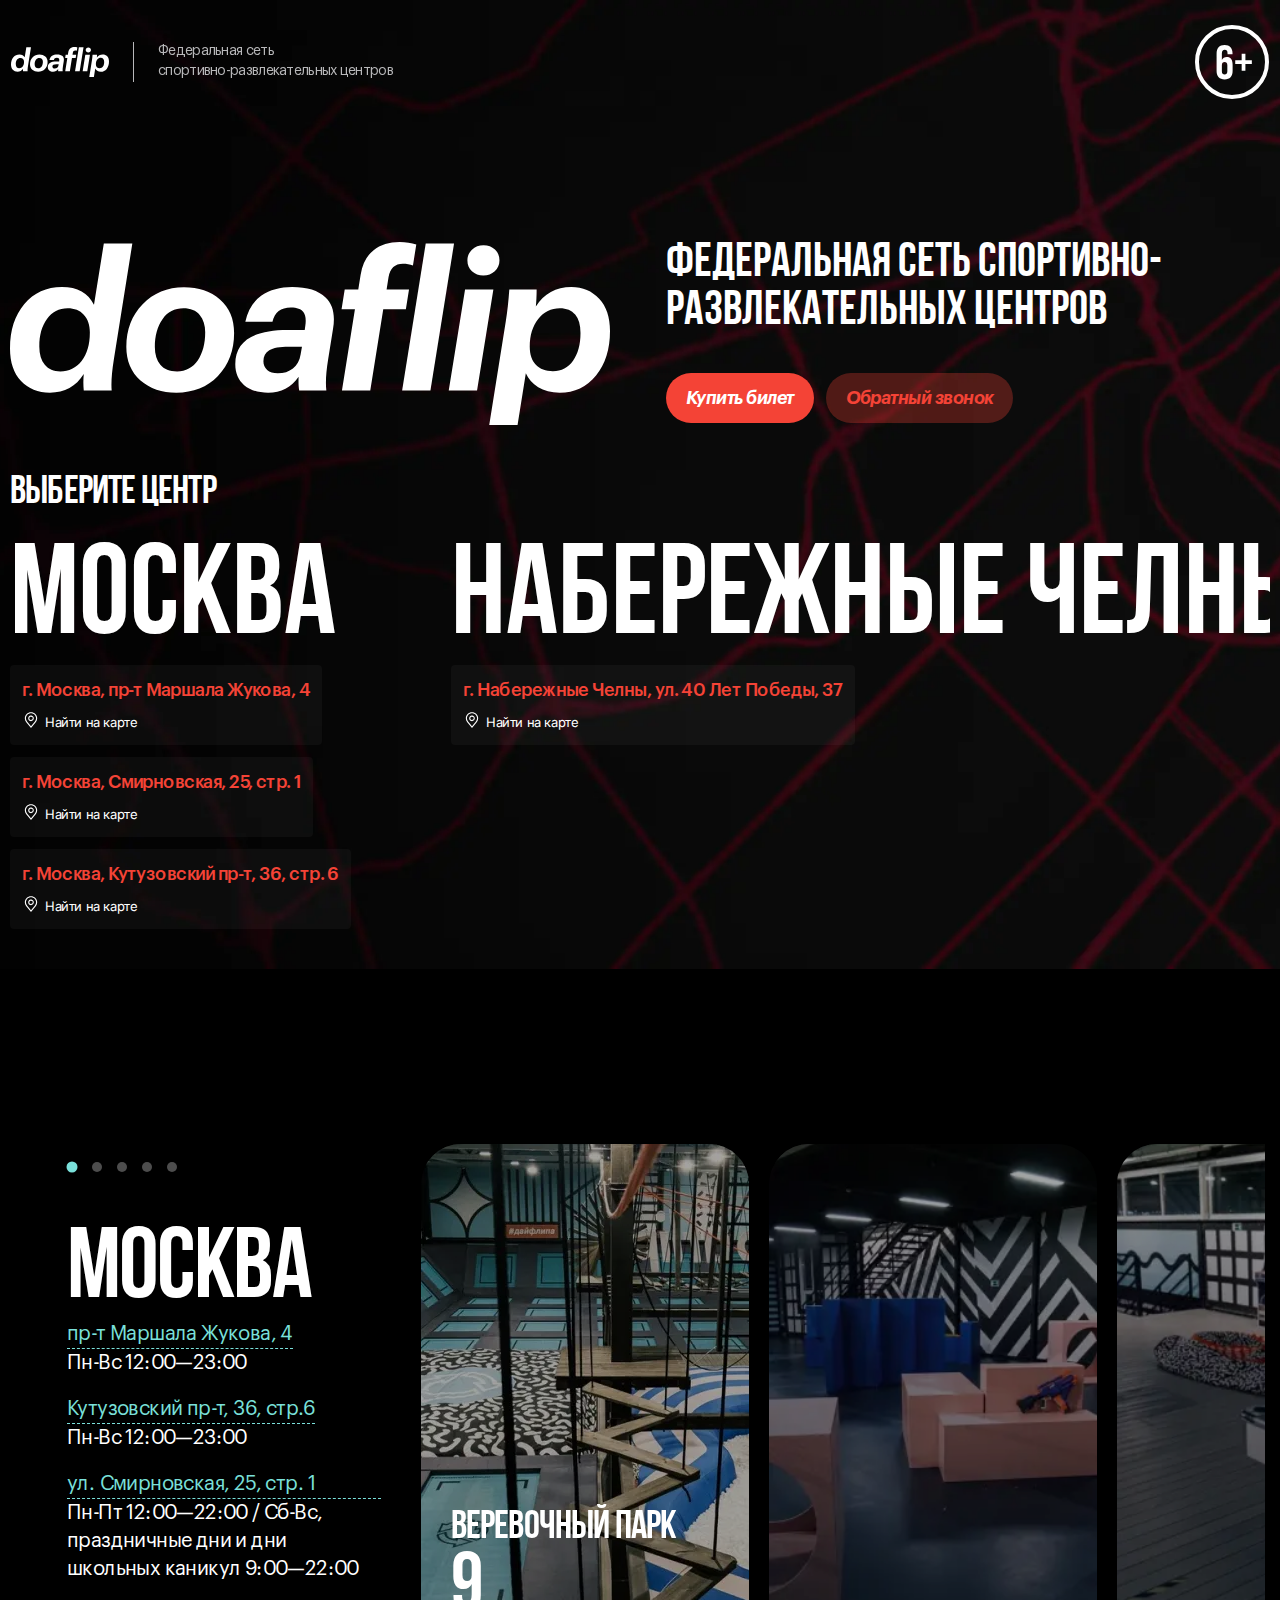
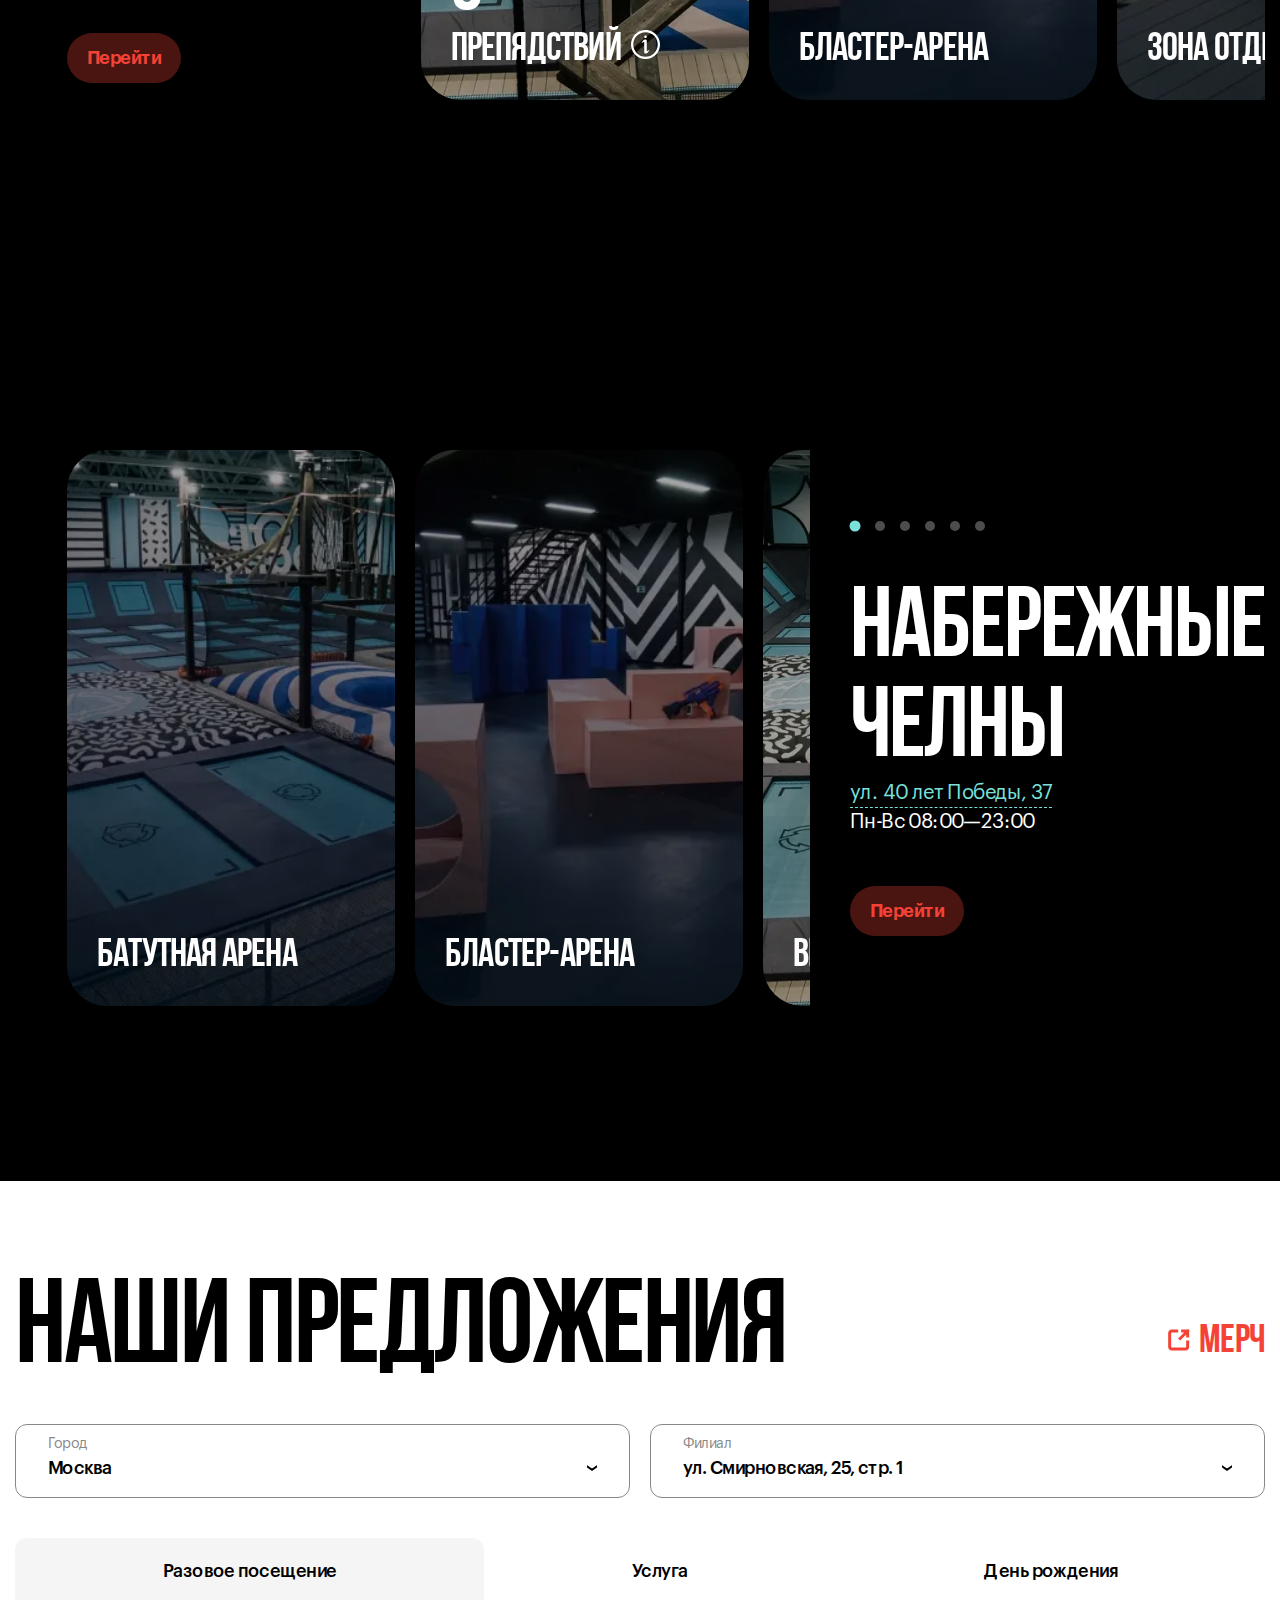
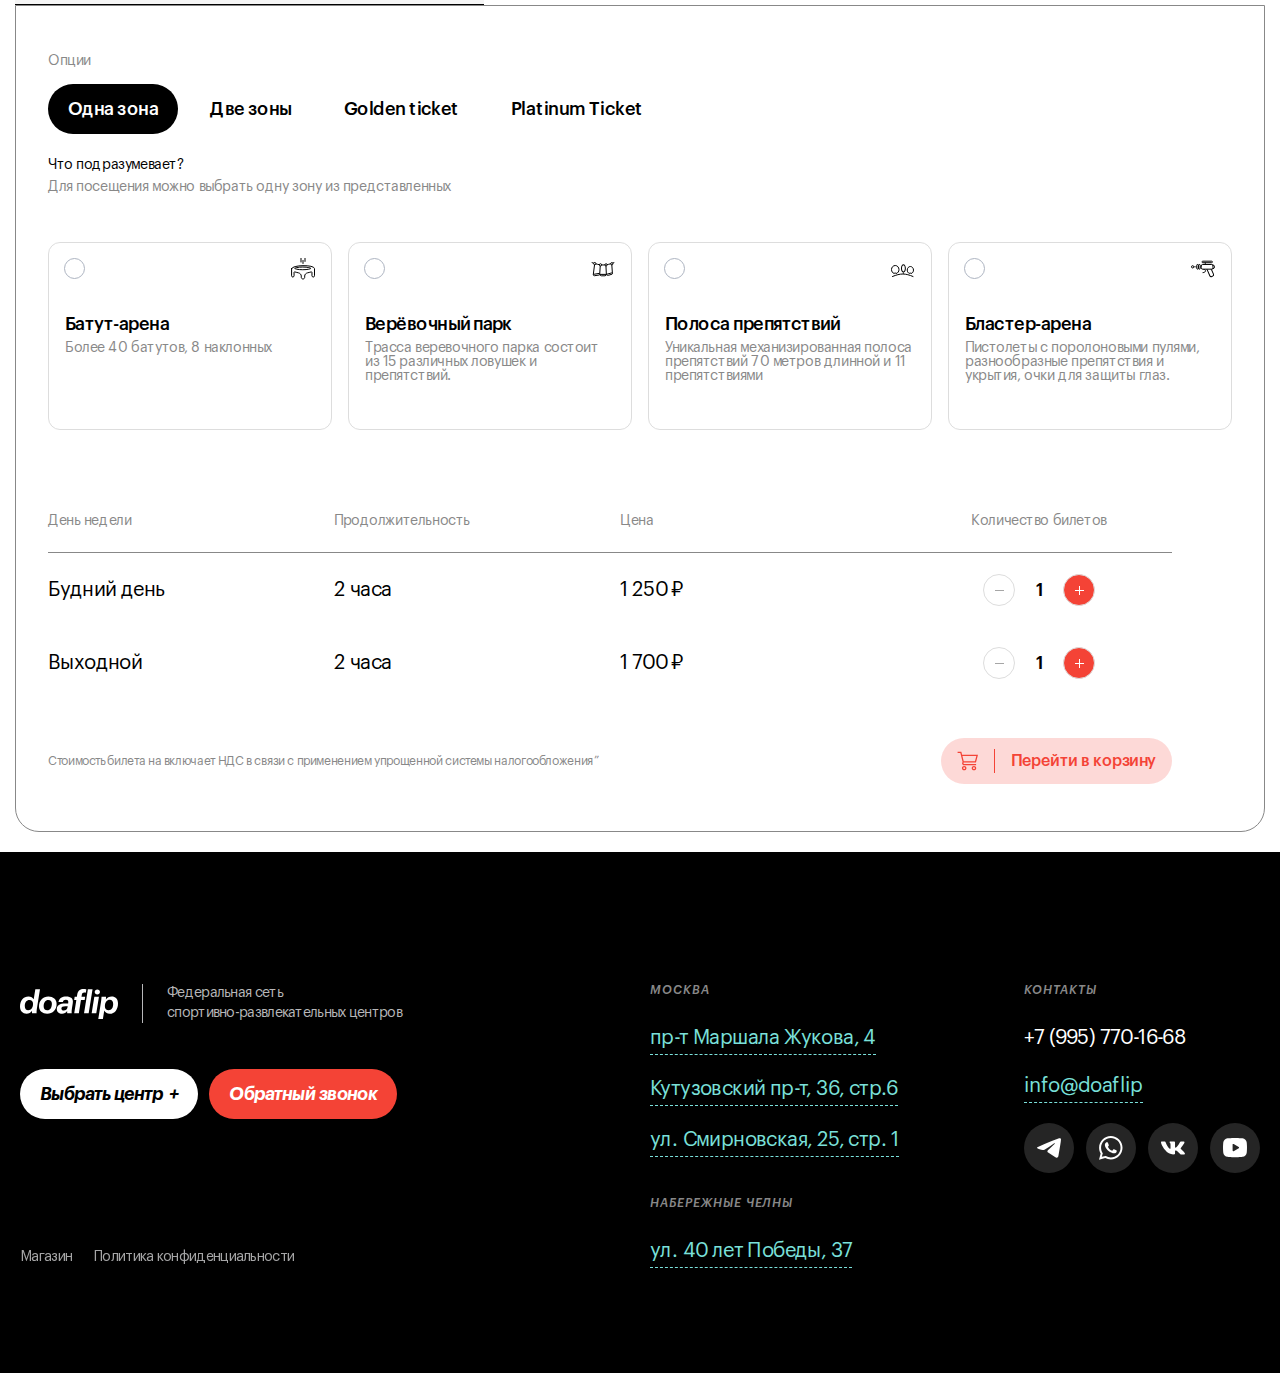
==== commit b833755b: "Add files via upload" ====
--- a/home.html
+++ b/home.html
@@ -5,7 +5,7 @@
 	<title>HomePage</title>
 	<meta charset="UTF-8">
 	<meta name="format-detection" content="telephone=no">
-	<link rel="stylesheet" href="css/style.min.css?_v=20240429145130">
+	<link rel="stylesheet" href="css/style.min.css?_v=20240515061959">
 	<meta name="viewport" content="width=device-width, initial-scale=1.0">
 </head>
 
@@ -53,9 +53,9 @@
 						</li>
 					</ul>
 					<div data-da=".header__container,1110,last" class="header__actions">
-						<a class="button button_small-mobile button_italic button_black button_only-mobile" href="#">Мерч</a>
 						<a class="button button_small-mobile button_italic button_black button_only-mobile" href="#">Услуги</a>
 						<a class="button button_small-mobile button_italic button_black button_only-mobile" href="#">Праздники</a>
+						<a class="button button_small-mobile button_italic button_black button_only-mobile" href="#">Мерч</a>
 						<a class="button button_small-mobile button_italic button_white button_no-mobile" href="#">Магазин</a>
 						<a class="button button_small-mobile button_italic button_icon button_white button_no-mobile" href="#">Выбрать центр</a>
 						<a class="button button_small-mobile button_italic button_red button_callback" href="#">Обратный звонок</a>
@@ -72,7 +72,7 @@
 				<div class="hero__container hero__container_wide">
 					<div class="hero__wrapper">
 						<div class="hero__top top-hero">
-							<div data-da=".hero, 767.98,first" class="main-logo">
+							<div class="main-logo">
 								<div class="main-logo__container">
 									<div class="main-logo__icon">
 										<img src="img/logo/doaflip-logo.svg" alt="icon: Doaflip">
@@ -148,271 +148,7 @@
 					</div>
 				</div>
 			</section>
-			<!-- <div class="events-block">
-				<div class="events-block__slider swiper">
-					<div class="events-block__wrapper swiper-wrapper">
-						<div class="events-block__slide swiper-slide">
-							
-						</div>
-					</div>
-				</div>
-			</div> -->
 			<div class="location-info">
-				<div class="location-info__container location-info__container_wide">
-					<div class="location-info__content">
-						<div data-da=".location-info__slider_front, 1085,last" class="location-info__pagination">
-							<div class="swiper-pagination swiper-pagination_front"></div>
-						</div>
-
-						<div class="location-info__title">набережные челны</div>
-						<div class="location-info__detail-info">
-							<ul class="location-info__address-list">
-								<li>
-									<a href="#">ул. 40 лет Победы, 37</a>
-									<span>Пн-Вс 08:00—23:00</span>
-								</li>
-							</ul>
-						</div>
-						<div data-da=".location-info__slider_front, 479.98,last" class="location-info__cta">
-							<a href="#" class="location-info__button button button_transparent">Перейти</a>
-						</div>
-					</div>
-					<div class="location-info__slider location-info__slider_front swiper">
-						<div class="location-info__wrapper swiper-wrapper">
-							<div class="location-info__slide slide-location swiper-slide">
-								<div class="slide-location__single">
-									<div class="slide-location__front">
-										<div class="slide-location__content">
-											<div class="slide-location__title">батутная арена</div>
-										</div>
-										<div class="slide-location__bg">
-											<picture><source srcset="img/location-block/1/01.webp" type="image/webp"><img src="img/location-block/1/01.jpg" alt="image"></picture>
-										</div>
-									</div>
-									<div class="slide-location__back">
-										<div class="slide-location__content">
-											<div class="slide-location__title slide-location__title_black">
-												батутная арена
-											</div>
-											<div class="slide-location__text">
-												<p>
-													Более 30 батутов для детей и взрослых
-												</p>
-											</div>
-										</div>
-										<button class="slide-location__close">
-											<svg width="19" height="19" viewBox="0 0 19 19" fill="none" xmlns="http://www.w3.org/2000/svg">
-												<path d="M1 1L18 18" stroke="black" stroke-width="2" />
-												<path d="M18 1L1 18" stroke="black" stroke-width="2" />
-											</svg>
-										</button>
-									</div>
-								</div>
-							</div>
-							<div class="location-info__slide slide-location swiper-slide">
-								<div class="slide-location__single">
-									<div class="slide-location__front">
-										<div class="slide-location__content">
-											<div class="slide-location__title">бластер-арена</div>
-										</div>
-										<div class="slide-location__bg">
-											<picture><source srcset="img/location-block/1/02.webp" type="image/webp"><img src="img/location-block/1/02.jpg" alt="image"></picture>
-										</div>
-									</div>
-									<div class="slide-location__back">
-										<div class="slide-location__content">
-											<div class="slide-location__title slide-location__title_black">
-												бластер-арена
-											</div>
-											<div class="slide-location__text">
-												<p>
-													Пистолеты с поролоновыми пулями, разнообразные препятствия и укрытия, очки для
-													защиты глаз. Идеальное место для
-													проведения детских соревнований и развлечений!
-												</p>
-											</div>
-										</div>
-										<button class="slide-location__close">
-											<svg width="19" height="19" viewBox="0 0 19 19" fill="none" xmlns="http://www.w3.org/2000/svg">
-												<path d="M1 1L18 18" stroke="black" stroke-width="2" />
-												<path d="M18 1L1 18" stroke="black" stroke-width="2" />
-											</svg>
-										</button>
-									</div>
-								</div>
-							</div>
-							<div class="location-info__slide slide-location swiper-slide">
-								<div class="slide-location__single">
-									<div class="slide-location__front">
-										<div class="slide-location__content">
-											<div class="slide-location__title">веревочный парк</div>
-										</div>
-										<div class="slide-location__bg">
-											<picture><source srcset="img/location-block/01.webp" type="image/webp"><img src="img/location-block/01.jpg" alt="image"></picture>
-										</div>
-									</div>
-									<div class="slide-location__back">
-										<div class="slide-location__content">
-											<div class="slide-location__title slide-location__title_black">
-												веревочный парк
-											</div>
-											<div class="slide-location__text">
-												<p>
-													Зона с укрытиями и игровыми пушками, где Вы можете сразиться со своими друзьями
-													и выяснить, кто из вас самый меткий
-													стрелок!
-												</p>
-											</div>
-										</div>
-										<button class="slide-location__close">
-											<svg width="19" height="19" viewBox="0 0 19 19" fill="none" xmlns="http://www.w3.org/2000/svg">
-												<path d="M1 1L18 18" stroke="black" stroke-width="2" />
-												<path d="M18 1L1 18" stroke="black" stroke-width="2" />
-											</svg>
-										</button>
-									</div>
-								</div>
-							</div>
-							<div class="location-info__slide slide-location swiper-slide">
-								<div class="slide-location__single">
-									<div class="slide-location__front">
-										<div class="slide-location__content">
-											<div class="slide-location__title">сухой бассейн</div>
-										</div>
-										<div class="slide-location__bg">
-											<picture><source srcset="img/location-block/1/03.webp" type="image/webp"><img src="img/location-block/1/03.jpg" alt="image"></picture>
-										</div>
-									</div>
-									<div class="slide-location__back">
-										<div class="slide-location__content">
-											<div class="slide-location__title slide-location__title_black">
-												сухой басейн
-											</div>
-											<ul class="slide-location__list-info">
-												<li>33 000 шариков в бассейне</li>
-												<li>безопасная для детей зона, огражденная сеткой</li>
-												<li>под бассейном надувная подушка</li>
-												<li>в этой зоне мягкий пол и стенки</li>
-											</ul>
-										</div>
-										<button class="slide-location__close">
-											<svg width="19" height="19" viewBox="0 0 19 19" fill="none" xmlns="http://www.w3.org/2000/svg">
-												<path d="M1 1L18 18" stroke="black" stroke-width="2" />
-												<path d="M18 1L1 18" stroke="black" stroke-width="2" />
-											</svg>
-										</button>
-									</div>
-								</div>
-							</div>
-							<div class="location-info__slide slide-location swiper-slide">
-								<div class="slide-location__single">
-									<div class="slide-location__front">
-										<div class="slide-location__content">
-											<div class="slide-location__title">зона отдыха</div>
-										</div>
-										<div class="slide-location__bg">
-											<picture><source srcset="img/location-block/1/04.webp" type="image/webp"><img src="img/location-block/1/04.jpg" alt="image"></picture>
-										</div>
-									</div>
-									<div class="slide-location__back">
-										<div class="slide-location__content">
-											<div class="slide-location__title slide-location__title_black">
-												зона отдыха
-											</div>
-											<div class="slide-location__text">
-												<p>
-													Play Station 5 и телевизор с диагональю 65 дюймов, удобные пуфики, бильярд Pool,
-													Кикер - настольный футбол, игровой
-													автомат с ретро играми, зона для посетителей - можно пить кофе и следить за
-													детьми. Доступ к зоне отдыха включен в любой
-													билет!
-												</p>
-											</div>
-										</div>
-										<button class="slide-location__close">
-											<svg width="19" height="19" viewBox="0 0 19 19" fill="none" xmlns="http://www.w3.org/2000/svg">
-												<path d="M1 1L18 18" stroke="black" stroke-width="2" />
-												<path d="M18 1L1 18" stroke="black" stroke-width="2" />
-											</svg>
-										</button>
-									</div>
-								</div>
-							</div>
-							<div class="location-info__slide slide-location swiper-slide">
-								<div class="slide-location__single">
-									<div class="slide-location__front">
-										<div class="slide-location__content">
-											<div class="slide-location__title">кафе</div>
-										</div>
-										<div class="slide-location__bg">
-											<picture><source srcset="img/location-block/1/05.webp" type="image/webp"><img src="img/location-block/1/05.jpg" alt="image"></picture>
-										</div>
-									</div>
-									<div class="slide-location__back">
-										<div class="slide-location__content">
-											<div class="slide-location__title slide-location__title_black">
-												кафе
-											</div>
-											<div class="slide-location__text">
-												<p>
-													В кафе можно просто перекусить, а можно заказать банкетное меню на большую
-													компанию.
-												</p>
-												<p>
-													2 индивидуальные комнаты для проведения мероприятий.
-												</p>
-											</div>
-										</div>
-										<button class="slide-location__close">
-											<svg width="19" height="19" viewBox="0 0 19 19" fill="none" xmlns="http://www.w3.org/2000/svg">
-												<path d="M1 1L18 18" stroke="black" stroke-width="2" />
-												<path d="M18 1L1 18" stroke="black" stroke-width="2" />
-											</svg>
-										</button>
-									</div>
-								</div>
-							</div>
-							<div class="location-info__slide slide-location swiper-slide">
-								<div class="slide-location__single">
-									<div class="slide-location__front">
-										<div class="slide-location__content">
-											<div class="slide-location__title">день рождения</div>
-										</div>
-										<div class="slide-location__bg">
-											<picture><source srcset="img/location-block/1/06.webp" type="image/webp"><img src="img/location-block/1/06.jpg" alt="image"></picture>
-										</div>
-									</div>
-									<div class="slide-location__back">
-										<div class="slide-location__content">
-											<div class="slide-location__title slide-location__title_black">
-												день рождения
-											</div>
-											<div class="slide-location__text">
-												<p>
-													Программа включает в себя:
-												</p>
-											</div>
-											<ul class="slide-location__list-info">
-												<li>33 000 шариков в бассейне</li>
-												<li>безопасная для детей зона, огражденная сеткой</li>
-												<li>под бассейном надувная подушка</li>
-												<li>в этой зоне мягкий пол и стенки</li>
-											</ul>
-										</div>
-										<button class="slide-location__close">
-											<svg width="19" height="19" viewBox="0 0 19 19" fill="none" xmlns="http://www.w3.org/2000/svg">
-												<path d="M1 1L18 18" stroke="black" stroke-width="2" />
-												<path d="M18 1L1 18" stroke="black" stroke-width="2" />
-											</svg>
-										</button>
-									</div>
-								</div>
-							</div>
-						</div>
-					</div>
-				</div>
-			</div>
-			<div class="location-info location-info_reverse">
 				<div class="location-info__container location-info__container_wide">
 					<div class="location-info__content">
 
@@ -551,6 +287,370 @@
 									</div>
 								</div>
 							</div>
+							<div class="location-info__slide slide-location swiper-slide">
+								<div class="slide-location__single">
+									<div class="slide-location__front">
+										<div class="slide-location__content">
+											<div class="slide-location__title">Веревочный парк</div>
+											<span class="slide-location__count">9</span>
+											<div class="slide-location__info">
+												<span>препядствий</span>
+												<svg width="29" height="29" viewBox="0 0 29 29" fill="none" xmlns="http://www.w3.org/2000/svg">
+													<path d="M15.7647 6.66535C15.7647 7.36417 15.1983 7.93053 14.4996 7.93053C13.8008 7.93053 13.2344 7.36412 13.2344 6.66535C13.2344 5.96676 13.8008 5.40039 14.4996 5.40039C15.1983 5.40039 15.7647 5.9668 15.7647 6.66535Z" fill="white" />
+													<path d="M17.8613 20.1563C16.5676 20.6732 15.7651 21.5806 15.7651 20.4417L15.7649 10.7164C15.7649 9.406 14.4336 9.04591 13.2347 9.80538C12.0269 10.5705 11.507 11.5232 10.7727 12.3079C10.6639 12.4221 10.6488 12.5967 10.7367 12.7278C10.8244 12.859 10.9914 12.9118 11.1386 12.855C12.4323 12.338 13.2347 11.4306 13.2347 12.5695L13.235 22.2949C13.235 23.6053 14.5663 23.9653 15.7652 23.2059C16.973 22.4408 17.4929 21.488 18.2272 20.7034C18.336 20.589 18.3509 20.4145 18.2632 20.2833C18.1755 20.1522 18.0085 20.0994 17.8613 20.1563Z" fill="white" />
+													<path d="M14.5 5.75082e-05C10.6542 5.75082e-05 6.96629 1.5278 4.24695 4.24701C1.52774 6.96623 0 10.6546 0 14.5C0 18.3454 1.52774 22.0337 4.24695 24.753C6.96617 27.4723 10.6546 29 14.5 29C18.3454 29 22.0337 27.4723 24.753 24.753C27.4722 22.0338 28.9999 18.3454 28.9999 14.5C28.9999 11.9548 28.3299 9.45431 27.0573 7.25001C25.7847 5.04572 23.9542 3.21527 21.7499 1.94266C19.5456 0.670051 17.0451 0 14.4999 0L14.5 5.75082e-05ZM14.5 26.7446C11.2525 26.7446 8.1378 25.4544 5.84196 23.1582C3.54612 20.862 2.25562 17.7475 2.25562 14.5002C2.25562 11.2529 3.54577 8.13803 5.84196 5.84219C8.13814 3.54635 11.2527 2.25585 14.5 2.25585C17.7472 2.25585 20.8621 3.54601 23.158 5.84219C25.4538 8.13837 26.7443 11.2529 26.7443 14.5002C26.7405 17.7465 25.4494 20.8589 23.154 23.1542C20.8584 25.4497 17.7461 26.7408 14.5 26.7446Z" fill="white" />
+												</svg>
+											</div>
+										</div>
+										<div class="slide-location__bg">
+											<picture><source srcset="img/location-block/01.webp" type="image/webp"><img src="img/location-block/01.jpg" alt="image"></picture>
+										</div>
+									</div>
+									<div class="slide-location__back">
+										<div class="slide-location__content">
+											<div class="slide-location__title slide-location__title_black">
+												Кафе и залыдля мероприятий
+											</div>
+											<div class="slide-location__text">
+												<p>
+													В кафе можно просто перекусить, а можно заказать банкетное меню на большую
+													компанию.
+												</p>
+												<p>
+													2 индивидуальные комнаты для проведения детских мероприятий.
+												</p>
+											</div>
+										</div>
+										<button class="slide-location__close">
+											<svg width="19" height="19" viewBox="0 0 19 19" fill="none" xmlns="http://www.w3.org/2000/svg">
+												<path d="M1 1L18 18" stroke="black" stroke-width="2" />
+												<path d="M18 1L1 18" stroke="black" stroke-width="2" />
+											</svg>
+										</button>
+									</div>
+								</div>
+							</div>
+							<div class="location-info__slide slide-location swiper-slide">
+								<div class="slide-location__single">
+									<div class="slide-location__front">
+										<div class="slide-location__content">
+											<div class="slide-location__title">бластер-арена</div>
+										</div>
+										<div class="slide-location__bg">
+											<picture><source srcset="img/location-block/1/02.webp" type="image/webp"><img src="img/location-block/1/02.jpg" alt="image"></picture>
+										</div>
+									</div>
+									<div class="slide-location__back">
+										<div class="slide-location__content">
+											<div class="slide-location__title slide-location__title_black">
+												бластер-арена
+											</div>
+											<div class="slide-location__text">
+												<p>
+													Пистолеты с поролоновыми пулями, разнообразные препятствия и укрытия, очки для
+													защиты глаз. Идеальное место для
+													проведения детских соревнований и развлечений!
+												</p>
+											</div>
+										</div>
+										<button class="slide-location__close">
+											<svg width="19" height="19" viewBox="0 0 19 19" fill="none" xmlns="http://www.w3.org/2000/svg">
+												<path d="M1 1L18 18" stroke="black" stroke-width="2" />
+												<path d="M18 1L1 18" stroke="black" stroke-width="2" />
+											</svg>
+										</button>
+									</div>
+								</div>
+							</div>
+							<div class="location-info__slide slide-location swiper-slide">
+								<div class="slide-location__single">
+									<div class="slide-location__front">
+										<div class="slide-location__content">
+											<div class="slide-location__title">зона отдыха</div>
+										</div>
+										<div class="slide-location__bg">
+											<picture><source srcset="img/location-block/1/04.webp" type="image/webp"><img src="img/location-block/1/04.jpg" alt="image"></picture>
+										</div>
+									</div>
+									<div class="slide-location__back">
+										<div class="slide-location__content">
+											<div class="slide-location__title slide-location__title_black">
+												зона отдыха
+											</div>
+											<div class="slide-location__text">
+												<p>
+													Play Station 5 и телевизор с диагональю 65 дюймов, удобные пуфики, бильярд Pool,
+													Кикер - настольный футбол, игровой
+													автомат с ретро играми, зона для посетителей - можно пить кофе и следить за
+													детьми. Доступ к зоне отдыха включен в любой
+													билет!
+												</p>
+											</div>
+										</div>
+										<button class="slide-location__close">
+											<svg width="19" height="19" viewBox="0 0 19 19" fill="none" xmlns="http://www.w3.org/2000/svg">
+												<path d="M1 1L18 18" stroke="black" stroke-width="2" />
+												<path d="M18 1L1 18" stroke="black" stroke-width="2" />
+											</svg>
+										</button>
+									</div>
+								</div>
+							</div>
+						</div>
+					</div>
+				</div>
+			</div>
+			<div class="location-info location-info_reverse">
+				<div class="location-info__container location-info__container_wide">
+					<div class="location-info__content">
+						<div data-da=".location-info__slider_front, 1085,last" class="location-info__pagination">
+							<div class="swiper-pagination swiper-pagination_front"></div>
+						</div>
+
+						<div class="location-info__title">набережные челны</div>
+						<div class="location-info__detail-info">
+							<ul class="location-info__address-list">
+								<li>
+									<a href="#">ул. 40 лет Победы, 37</a>
+									<span>Пн-Вс 08:00—23:00</span>
+								</li>
+							</ul>
+						</div>
+						<div data-da=".location-info__slider_front, 479.98,last" class="location-info__cta">
+							<a href="#" class="location-info__button button button_transparent">Перейти</a>
+						</div>
+					</div>
+					<div class="location-info__slider location-info__slider_front swiper">
+						<div class="location-info__wrapper swiper-wrapper">
+							<div class="location-info__slide slide-location swiper-slide">
+								<div class="slide-location__single">
+									<div class="slide-location__front">
+										<div class="slide-location__content">
+											<div class="slide-location__title">батутная арена</div>
+										</div>
+										<div class="slide-location__bg">
+											<picture><source srcset="img/location-block/1/01.webp" type="image/webp"><img src="img/location-block/1/01.jpg" alt="image"></picture>
+										</div>
+									</div>
+									<div class="slide-location__back">
+										<div class="slide-location__content">
+											<div class="slide-location__title slide-location__title_black">
+												батутная арена
+											</div>
+											<div class="slide-location__text">
+												<p>
+													Более 30 батутов для детей и взрослых
+												</p>
+											</div>
+										</div>
+										<button class="slide-location__close">
+											<svg width="19" height="19" viewBox="0 0 19 19" fill="none" xmlns="http://www.w3.org/2000/svg">
+												<path d="M1 1L18 18" stroke="black" stroke-width="2" />
+												<path d="M18 1L1 18" stroke="black" stroke-width="2" />
+											</svg>
+										</button>
+									</div>
+								</div>
+							</div>
+							<div class="location-info__slide slide-location swiper-slide">
+								<div class="slide-location__single">
+									<div class="slide-location__front">
+										<div class="slide-location__content">
+											<div class="slide-location__title">бластер-арена</div>
+										</div>
+										<div class="slide-location__bg">
+											<picture><source srcset="img/location-block/1/02.webp" type="image/webp"><img src="img/location-block/1/02.jpg" alt="image"></picture>
+										</div>
+									</div>
+									<div class="slide-location__back">
+										<div class="slide-location__content">
+											<div class="slide-location__title slide-location__title_black">
+												бластер-арена
+											</div>
+											<div class="slide-location__text">
+												<p>
+													Пистолеты с поролоновыми пулями, разнообразные препятствия и укрытия, очки для
+													защиты глаз. Идеальное место для
+													проведения детских соревнований и развлечений!
+												</p>
+											</div>
+										</div>
+										<button class="slide-location__close">
+											<svg width="19" height="19" viewBox="0 0 19 19" fill="none" xmlns="http://www.w3.org/2000/svg">
+												<path d="M1 1L18 18" stroke="black" stroke-width="2" />
+												<path d="M18 1L1 18" stroke="black" stroke-width="2" />
+											</svg>
+										</button>
+									</div>
+								</div>
+							</div>
+							<div class="location-info__slide slide-location swiper-slide">
+								<div class="slide-location__single">
+									<div class="slide-location__front">
+										<div class="slide-location__content">
+											<div class="slide-location__title">веревочный парк</div>
+										</div>
+										<div class="slide-location__bg">
+											<picture><source srcset="img/location-block/01.webp" type="image/webp"><img src="img/location-block/01.jpg" alt="image"></picture>
+										</div>
+									</div>
+									<div class="slide-location__back">
+										<div class="slide-location__content">
+											<div class="slide-location__title slide-location__title_black">
+												веревочный парк
+											</div>
+											<div class="slide-location__text">
+												<p>
+													Зона с укрытиями и игровыми пушками, где Вы можете сразиться со своими друзьями
+													и выяснить, кто из вас самый меткий
+													стрелок!
+												</p>
+											</div>
+										</div>
+										<button class="slide-location__close">
+											<svg width="19" height="19" viewBox="0 0 19 19" fill="none" xmlns="http://www.w3.org/2000/svg">
+												<path d="M1 1L18 18" stroke="black" stroke-width="2" />
+												<path d="M18 1L1 18" stroke="black" stroke-width="2" />
+											</svg>
+										</button>
+									</div>
+								</div>
+							</div>
+							<div class="location-info__slide slide-location swiper-slide">
+								<div class="slide-location__single">
+									<div class="slide-location__front">
+										<div class="slide-location__content">
+											<div class="slide-location__title">сухой бассейн</div>
+										</div>
+										<div class="slide-location__bg">
+											<picture><source srcset="img/location-block/1/03.webp" type="image/webp"><img src="img/location-block/1/03.jpg" alt="image"></picture>
+										</div>
+									</div>
+									<div class="slide-location__back">
+										<div class="slide-location__content">
+											<div class="slide-location__title slide-location__title_black">
+												сухой басейн
+											</div>
+											<ul class="slide-location__list-info">
+												<li>33 000 шариков в бассейне</li>
+												<li>безопасная для детей зона, огражденная сеткой</li>
+												<li>под бассейном надувная подушка</li>
+												<li>в этой зоне мягкий пол и стенки</li>
+											</ul>
+										</div>
+										<button class="slide-location__close">
+											<svg width="19" height="19" viewBox="0 0 19 19" fill="none" xmlns="http://www.w3.org/2000/svg">
+												<path d="M1 1L18 18" stroke="black" stroke-width="2" />
+												<path d="M18 1L1 18" stroke="black" stroke-width="2" />
+											</svg>
+										</button>
+									</div>
+								</div>
+							</div>
+							<div class="location-info__slide slide-location swiper-slide">
+								<div class="slide-location__single">
+									<div class="slide-location__front">
+										<div class="slide-location__content">
+											<div class="slide-location__title">зона отдыха</div>
+										</div>
+										<div class="slide-location__bg">
+											<picture><source srcset="img/location-block/1/04.webp" type="image/webp"><img src="img/location-block/1/04.jpg" alt="image"></picture>
+										</div>
+									</div>
+									<div class="slide-location__back">
+										<div class="slide-location__content">
+											<div class="slide-location__title slide-location__title_black">
+												зона отдыха
+											</div>
+											<div class="slide-location__text">
+												<p>
+													Play Station 5 и телевизор с диагональю 65 дюймов, удобные пуфики, бильярд Pool,
+													Кикер - настольный футбол, игровой
+													автомат с ретро играми, зона для посетителей - можно пить кофе и следить за
+													детьми. Доступ к зоне отдыха включен в любой
+													билет!
+												</p>
+											</div>
+										</div>
+										<button class="slide-location__close">
+											<svg width="19" height="19" viewBox="0 0 19 19" fill="none" xmlns="http://www.w3.org/2000/svg">
+												<path d="M1 1L18 18" stroke="black" stroke-width="2" />
+												<path d="M18 1L1 18" stroke="black" stroke-width="2" />
+											</svg>
+										</button>
+									</div>
+								</div>
+							</div>
+							<div class="location-info__slide slide-location swiper-slide">
+								<div class="slide-location__single">
+									<div class="slide-location__front">
+										<div class="slide-location__content">
+											<div class="slide-location__title">кафе</div>
+										</div>
+										<div class="slide-location__bg">
+											<picture><source srcset="img/location-block/1/05.webp" type="image/webp"><img src="img/location-block/1/05.jpg" alt="image"></picture>
+										</div>
+									</div>
+									<div class="slide-location__back">
+										<div class="slide-location__content">
+											<div class="slide-location__title slide-location__title_black">
+												кафе
+											</div>
+											<div class="slide-location__text">
+												<p>
+													В кафе можно просто перекусить, а можно заказать банкетное меню на большую
+													компанию.
+												</p>
+												<p>
+													2 индивидуальные комнаты для проведения мероприятий.
+												</p>
+											</div>
+										</div>
+										<button class="slide-location__close">
+											<svg width="19" height="19" viewBox="0 0 19 19" fill="none" xmlns="http://www.w3.org/2000/svg">
+												<path d="M1 1L18 18" stroke="black" stroke-width="2" />
+												<path d="M18 1L1 18" stroke="black" stroke-width="2" />
+											</svg>
+										</button>
+									</div>
+								</div>
+							</div>
+							<div class="location-info__slide slide-location swiper-slide">
+								<div class="slide-location__single">
+									<div class="slide-location__front">
+										<div class="slide-location__content">
+											<div class="slide-location__title">день рождения</div>
+										</div>
+										<div class="slide-location__bg">
+											<picture><source srcset="img/location-block/1/06.webp" type="image/webp"><img src="img/location-block/1/06.jpg" alt="image"></picture>
+										</div>
+									</div>
+									<div class="slide-location__back">
+										<div class="slide-location__content">
+											<div class="slide-location__title slide-location__title_black">
+												день рождения
+											</div>
+											<div class="slide-location__text">
+												<p>
+													Программа включает в себя:
+												</p>
+											</div>
+											<ul class="slide-location__list-info">
+												<li>33 000 шариков в бассейне</li>
+												<li>безопасная для детей зона, огражденная сеткой</li>
+												<li>под бассейном надувная подушка</li>
+												<li>в этой зоне мягкий пол и стенки</li>
+											</ul>
+										</div>
+										<button class="slide-location__close">
+											<svg width="19" height="19" viewBox="0 0 19 19" fill="none" xmlns="http://www.w3.org/2000/svg">
+												<path d="M1 1L18 18" stroke="black" stroke-width="2" />
+												<path d="M18 1L1 18" stroke="black" stroke-width="2" />
+											</svg>
+										</button>
+									</div>
+								</div>
+							</div>
 						</div>
 					</div>
 				</div>
@@ -591,9 +691,9 @@
 						<!-- Custom select -->
 						<div data-tabs class="tabs">
 							<nav data-tabs-titles class="tabs__navigation">
-								<button type="button" class="tabs__title _tab-active">Разовое посещения</button>
-								<button type="button" class="tabs__title">Услуги</button>
-								<button type="button" class="tabs__title">Дни рождения</button>
+								<button type="button" class="tabs__title _tab-active">Разовое посещение</button>
+								<button type="button" class="tabs__title">Услугa</button>
+								<button type="button" class="tabs__title">День рождения</button>
 							</nav>
 							<div data-tabs-body class="tabs__content">
 								<div class="tabs__body">
@@ -602,7 +702,8 @@
 										<nav data-tabs-titles class="subtab__navigation">
 											<button type="button" class="subtab__title _tab-active">Одна зона</button>
 											<button type="button" class="subtab__title">Две зоны</button>
-											<button type="button" class="subtab__title">Бластер-арена</button>
+											<button type="button" class="subtab__title">Golden ticket</button>
+											<button type="button" class="subtab__title">Platinum Ticket</button>
 										</nav>
 										<div data-tabs-body class="subtab__content">
 											<div class="subtab__body">
@@ -610,7 +711,7 @@
 													<div class="subtab__label">Что подразумевает?</div>
 													<p>Для посещения можно выбрать одну зону из представленных</p>
 												</div>
-												<div data-mobile="false" class="subtab__slider swiper">
+												<div data-mobile="false" class="subtab__slider subtab__slider_1 swiper">
 													<div class="subtab__wrapper swiper-wrapper">
 														<div class="subtab__slide swiper-slide">
 															<label class="card-radio">
@@ -729,8 +830,11 @@
 															</div>
 														</div>
 														<div class="tickets-subtab__footer">
-															<p class="tickets-subtab__message">*Цена указана с НДС и без дополнительных
-																стоимостей за услугу</p>
+															<p class="tickets-subtab__message">
+																Стоимость билета на включает НДС в связи с применением упрощенной
+																системы налогообложения”
+
+															</p>
 															<a href="#" class="tickets-subtab__shopping-card shopping-card">
 																<svg width="21" height="20" viewBox="0 0 21 20" fill="none" xmlns="http://www.w3.org/2000/svg">
 																	<path d="M19.2462 17.1434C19.2462 16.5714 19.0061 16.0231 18.5788 15.6185C18.1513 15.2141 17.5718 14.9868 16.9674 14.9866C16.3628 14.9865 15.7831 15.2134 15.3555 15.6176C14.9278 16.0218 14.6874 16.5701 14.6871 17.1419C14.6867 17.7139 14.9263 18.2626 15.3534 18.6673C15.7805 19.0719 16.36 19.2996 16.9645 19.3002C17.569 19.2996 18.1487 19.0723 18.5765 18.668C19.0042 18.2638 19.2449 17.7154 19.2461 17.1434H19.2462ZM15.9937 17.1434C15.9937 16.8998 16.096 16.6662 16.2781 16.494C16.4601 16.3218 16.7071 16.2249 16.9645 16.2249C17.2218 16.2249 17.4688 16.3218 17.6509 16.494C17.8329 16.6662 17.9351 16.8998 17.9351 17.1434C17.9351 17.387 17.8329 17.6207 17.6509 17.7928C17.4688 17.965 17.2218 18.0618 16.9645 18.0618C16.7072 18.0613 16.4605 17.9643 16.2787 17.7923C16.0967 17.6201 15.9943 17.3868 15.9937 17.1434Z" fill="#F44336" />
@@ -744,24 +848,576 @@
 												</div>
 											</div>
 											<div class="subtab__body">
-												Содержимое второго таба
+												<div class="subtab__header-block">
+													<div class="subtab__label">Что подразумевает?</div>
+													<p>Для посещения можно выбрать одну зону из представленных</p>
+												</div>
+												<div data-mobile="false" class="subtab__slider subtab__slider_2 swiper">
+													<div class="subtab__wrapper swiper-wrapper">
+														<div class="subtab__slide swiper-slide">
+															<label class="card-radio">
+																<input name="plan" class="radio" type="radio" checked>
+																<div class="card-radio__top">
+																	<img src="img/card-radio/01.svg" alt="icon">
+																</div>
+																<div class="card-radio__inner">
+																	<div class="card-radio__title">Батут-арена</div>
+																	<p class="card-radio__text">Более 40 батутов, 8 наклонных</p>
+																</div>
+															</label>
+														</div>
+														<div class="subtab__slide swiper-slide">
+															<label class="card-radio">
+																<input name="plan" class="radio" type="radio" checked>
+																<div class="card-radio__top">
+																	<img src="img/card-radio/02.svg" alt="icon">
+																</div>
+																<div class="card-radio__inner">
+																	<div class="card-radio__title">Верёвочный парк</div>
+																	<p class="card-radio__text">Трасса
+																		веревочного парка состоит из 15
+																		различных ловушек и
+																		препятствий.</p>
+																</div>
+															</label>
+														</div>
+														<div class="subtab__slide swiper-slide">
+															<label class="card-radio">
+																<input name="plan" class="radio" type="radio" checked>
+																<div class="card-radio__top">
+																	<img src="img/card-radio/03.svg" alt="icon">
+																</div>
+																<div class="card-radio__inner">
+																	<div class="card-radio__title">Полоса препятствий</div>
+																	<p class="card-radio__text">
+																		Уникальная механизированная
+																		полоса препятствий 70 метров
+																		длинной и 11 препятствиями
+																	</p>
+																</div>
+															</label>
+														</div>
+														<div class="subtab__slide swiper-slide">
+															<label class="card-radio">
+																<input name="plan" class="radio" type="radio" checked>
+																<div class="card-radio__top">
+																	<img src="img/card-radio/04.svg" alt="icon">
+																</div>
+																<div class="card-radio__inner">
+																	<div class="card-radio__title">Бластер-арена</div>
+																	<p class="card-radio__text">
+																		Пистолеты с поролоновыми
+																		пулями, разнообразные
+																		препятствия и укрытия, очки
+																		для защиты глаз.
+																	</p>
+																</div>
+															</label>
+														</div>
+													</div>
+												</div>
+												<div class="subtab__tickets tickets-subtab">
+													<ul class="tickets-subtab__header">
+														<li>День недели</li>
+														<li>Продолжительность</li>
+														<li>Цена</li>
+														<li>Количество билетов</li>
+													</ul>
+													<div class="tickets-subtab__body">
+														<div class="tickets-subtab__items">
+															<div class="tickets-subtab__item">
+																<div class="tickets-subtab__day">
+																	<div class="tickets-subtab__mobile-label">День недели</div>
+																	<span>Будний день</span>
+																</div>
+																<div class="tickets-subtab__hours">
+																	<div class="tickets-subtab__mobile-label">Продолжительность</div>
+																	<span>2 часа</span>
+																</div>
+																<div class="tickets-subtab__price">
+																	<div class="tickets-subtab__mobile-label">Цена</div>
+																	<span>1 900 ₽</span>
+																</div>
+																<div data-quantity class="tickets-subtab___quantity quantity">
+
+																	<button data-quantity-minus type="button" class="quantity__button quantity__button_minus"></button>
+																	<div class="quantity__input">
+																		<input data-quantity-value autocomplete="off" type="text" name="form[]" value="1">
+																	</div>
+																	<button data-quantity-plus type="button" class="quantity__button quantity__button_plus"></button>
+																</div>
+															</div>
+															<div class="tickets-subtab__item">
+																<div class="tickets-subtab__day">
+																	<div class="tickets-subtab__mobile-label">День недели</div>
+																	<span>Выходной</span>
+																</div>
+																<div class="tickets-subtab__hours">
+																	<div class="tickets-subtab__mobile-label">Продолжительность</div>
+																	<span>2 часа</span>
+																</div>
+																<div class="tickets-subtab__price">
+																	<div class="tickets-subtab__mobile-label">Цена</div>
+																	<span>2 500 ₽</span>
+																</div>
+																<div data-quantity class="tickets-subtab___quantity quantity">
+
+																	<button data-quantity-minus type="button" class="quantity__button quantity__button_minus"></button>
+																	<div class="quantity__input">
+																		<input data-quantity-value autocomplete="off" type="text" name="form[]" value="1">
+																	</div>
+																	<button data-quantity-plus type="button" class="quantity__button quantity__button_plus"></button>
+																</div>
+															</div>
+														</div>
+														<div class="tickets-subtab__footer">
+															<p class="tickets-subtab__message">
+																Стоимость билета на включает НДС в связи с применением упрощенной
+																системы налогообложения”
+															</p>
+															<a href="#" class="tickets-subtab__shopping-card shopping-card">
+																<svg width="21" height="20" viewBox="0 0 21 20" fill="none" xmlns="http://www.w3.org/2000/svg">
+																	<path d="M19.2462 17.1434C19.2462 16.5714 19.0061 16.0231 18.5788 15.6185C18.1513 15.2141 17.5718 14.9868 16.9674 14.9866C16.3628 14.9865 15.7831 15.2134 15.3555 15.6176C14.9278 16.0218 14.6874 16.5701 14.6871 17.1419C14.6867 17.7139 14.9263 18.2626 15.3534 18.6673C15.7805 19.0719 16.36 19.2996 16.9645 19.3002C17.569 19.2996 18.1487 19.0723 18.5765 18.668C19.0042 18.2638 19.2449 17.7154 19.2461 17.1434H19.2462ZM15.9937 17.1434C15.9937 16.8998 16.096 16.6662 16.2781 16.494C16.4601 16.3218 16.7071 16.2249 16.9645 16.2249C17.2218 16.2249 17.4688 16.3218 17.6509 16.494C17.8329 16.6662 17.9351 16.8998 17.9351 17.1434C17.9351 17.387 17.8329 17.6207 17.6509 17.7928C17.4688 17.965 17.2218 18.0618 16.9645 18.0618C16.7072 18.0613 16.4605 17.9643 16.2787 17.7923C16.0967 17.6201 15.9943 17.3868 15.9937 17.1434Z" fill="#F44336" />
+																	<path d="M5.10845 3.69083L4.35159 0.700195H0.599609V1.93861H3.3198L5.58836 10.9V10.8999C5.22941 11.285 5.04196 11.7866 5.06506 12.2995C5.08816 12.8125 5.32024 13.297 5.71266 13.6518C6.10508 14.0064 6.62728 14.2036 7.1699 14.2022H19.1021V12.9638H7.16757C6.88302 12.9638 6.62023 12.8202 6.47798 12.5871C6.33571 12.3541 6.33571 12.067 6.47798 11.8339C6.62024 11.6008 6.88301 11.4571 7.16757 11.4571H18.9731L20.9996 3.69057L5.10845 3.69083ZM17.9482 10.219H6.76202L5.42269 4.92917H19.329L17.9482 10.219Z" fill="#F44336" />
+																	<path d="M7.18973 19.3002C7.79429 19.3002 8.37414 19.073 8.80158 18.6685C9.22917 18.264 9.46928 17.7154 9.46928 17.1434C9.46928 16.5714 9.22917 16.0228 8.80158 15.6184C8.37414 15.2138 7.79429 14.9866 7.18973 14.9866C6.58518 14.9866 6.00532 15.2138 5.57788 15.6184C5.15029 16.0228 4.91018 16.5714 4.91018 17.1434C4.91125 17.7151 5.15181 18.263 5.57909 18.6673C6.00636 19.0716 6.58549 19.2991 7.18973 19.3002ZM7.18973 16.2229C7.44704 16.2229 7.69383 16.3197 7.87582 16.4917C8.0578 16.6637 8.1602 16.8973 8.16036 17.1407C8.16066 17.3841 8.05856 17.6176 7.87688 17.79C7.6952 17.9624 7.44855 18.0595 7.19111 18.0598C6.9338 18.0602 6.68686 17.9639 6.50456 17.792C6.32227 17.6201 6.21956 17.3869 6.21895 17.1434C6.21895 16.8997 6.3212 16.6657 6.50319 16.4932C6.68518 16.3206 6.93214 16.2234 7.18974 16.2229L7.18973 16.2229Z" fill="#F44336" />
+																</svg>
+																<span>Перейти в корзину</span>
+															</a>
+														</div>
+													</div>
+												</div>
 											</div>
 											<div class="subtab__body">
-												Содержимое третьего таба
+												<div class="subtab__header-block">
+													<div class="subtab__label">Что входит?</div>
+													<p>Посещение батутной зоны, полосы препятствий, веревочного парка и бластер
+														арены</p>
+												</div>
+												<div class="subtab__tickets tickets-subtab">
+													<ul class="tickets-subtab__header tickets-subtab__header_toggle">
+														<li>День недели</li>
+														<li>Продолжительность</li>
+														<li>Цена</li>
+														<li>Количество билетов</li>
+													</ul>
+													<div class="tickets-subtab__body">
+														<div class="tickets-subtab__items tickets-subtab__items_toogle">
+															<div class="tickets-subtab__item">
+																<div class="tickets-subtab__day">
+																	<div class="tickets-subtab__mobile-label">День недели</div>
+																	<span>Будний день</span>
+																</div>
+																<div class="tickets-subtab__hours">
+																	<div class="tickets-subtab__mobile-label">Продолжительность</div>
+																	<form action="#" class="toogle-radio">
+																		<div class="switch-field">
+																			<input type="radio" id="radio-one" name="switch-one" value="yes" checked />
+																			<label for="radio-one">3 часа</label>
+																			<input type="radio" id="radio-two" name="switch-one" value="no" />
+																			<label for="radio-two">Весь день</label>
+																		</div>
+																	</form>
+
+																</div>
+																<div class="tickets-subtab__price">
+																	<div class="tickets-subtab__mobile-label">Цена</div>
+																	<span>2 500 ₽</span>
+																</div>
+																<div data-quantity class="tickets-subtab___quantity quantity">
+
+																	<button data-quantity-minus type="button" class="quantity__button quantity__button_minus"></button>
+																	<div class="quantity__input">
+																		<input data-quantity-value autocomplete="off" type="text" name="form[]" value="1">
+																	</div>
+																	<button data-quantity-plus type="button" class="quantity__button quantity__button_plus"></button>
+																</div>
+															</div>
+															<div class="tickets-subtab__item">
+																<div class="tickets-subtab__day">
+																	<div class="tickets-subtab__mobile-label">День недели</div>
+																	<span>Выходной</span>
+																</div>
+																<div class="tickets-subtab__hours">
+																	<div class="tickets-subtab__mobile-label">Продолжительность</div>
+																	<span>3 часа</span>
+																</div>
+																<div class="tickets-subtab__price">
+																	<div class="tickets-subtab__mobile-label">Цена</div>
+																	<span>3 000 ₽</span>
+																</div>
+																<div data-quantity class="tickets-subtab___quantity quantity">
+
+																	<button data-quantity-minus type="button" class="quantity__button quantity__button_minus"></button>
+																	<div class="quantity__input">
+																		<input data-quantity-value autocomplete="off" type="text" name="form[]" value="1">
+																	</div>
+																	<button data-quantity-plus type="button" class="quantity__button quantity__button_plus"></button>
+																</div>
+															</div>
+														</div>
+													</div>
+												</div>
+												<div class="subtab__blaster blaster-subtab">
+													<div class="blaster-subtab__header-block">
+														<div class="blaster-subtab__title">Бластер-арена</div>
+														<p class="blaster-subtab__alert">Стоимость игры на Бластер арене отдельно от
+															билета</p>
+													</div>
+													<div class="subtab__tickets tickets-subtab">
+														<div class="tickets-subtab__body">
+															<div class="tickets-subtab__items tickets-subtab__items_toogle">
+																<div class="tickets-subtab__item">
+																	<div class="tickets-subtab__day">
+																		<div class="tickets-subtab__mobile-label">День недели</div>
+																		<span>Будний день</span>
+																	</div>
+																	<div class="tickets-subtab__hours">
+																		<div class="tickets-subtab__mobile-label">Продолжительность</div>
+																		<span>20 минут</span>
+																	</div>
+																	<div class="tickets-subtab__price">
+																		<div class="tickets-subtab__mobile-label">Цена</div>
+																		<span>600 ₽</span>
+																	</div>
+																	<div data-quantity class="tickets-subtab___quantity quantity">
+
+																		<button data-quantity-minus type="button" class="quantity__button quantity__button_minus"></button>
+																		<div class="quantity__input">
+																			<input data-quantity-value autocomplete="off" type="text" name="form[]" value="1">
+																		</div>
+																		<button data-quantity-plus type="button" class="quantity__button quantity__button_plus"></button>
+																	</div>
+																</div>
+																<div class="tickets-subtab__item">
+																	<div class="tickets-subtab__day">
+																		<div class="tickets-subtab__mobile-label">День недели</div>
+																		<span>Выходной</span>
+																	</div>
+																	<div class="tickets-subtab__hours">
+																		<div class="tickets-subtab__mobile-label">Продолжительность</div>
+																		<span>20 минут</span>
+																	</div>
+																	<div class="tickets-subtab__price">
+																		<div class="tickets-subtab__mobile-label">Цена</div>
+																		<span>800 ₽</span>
+																	</div>
+																	<div data-quantity class="tickets-subtab___quantity quantity">
+
+																		<button data-quantity-minus type="button" class="quantity__button quantity__button_minus"></button>
+																		<div class="quantity__input">
+																			<input data-quantity-value autocomplete="off" type="text" name="form[]" value="1">
+																		</div>
+																		<button data-quantity-plus type="button" class="quantity__button quantity__button_plus"></button>
+																	</div>
+																</div>
+															</div>
+															<div class="tickets-subtab__footer">
+																<p class="tickets-subtab__message">
+																	Стоимость билета на включает НДС в связи с применением упрощенной
+																	системы налогообложения”
+																</p>
+																<a href="#" class="tickets-subtab__shopping-card shopping-card">
+																	<svg width="21" height="20" viewBox="0 0 21 20" fill="none" xmlns="http://www.w3.org/2000/svg">
+																		<path d="M19.2462 17.1434C19.2462 16.5714 19.0061 16.0231 18.5788 15.6185C18.1513 15.2141 17.5718 14.9868 16.9674 14.9866C16.3628 14.9865 15.7831 15.2134 15.3555 15.6176C14.9278 16.0218 14.6874 16.5701 14.6871 17.1419C14.6867 17.7139 14.9263 18.2626 15.3534 18.6673C15.7805 19.0719 16.36 19.2996 16.9645 19.3002C17.569 19.2996 18.1487 19.0723 18.5765 18.668C19.0042 18.2638 19.2449 17.7154 19.2461 17.1434H19.2462ZM15.9937 17.1434C15.9937 16.8998 16.096 16.6662 16.2781 16.494C16.4601 16.3218 16.7071 16.2249 16.9645 16.2249C17.2218 16.2249 17.4688 16.3218 17.6509 16.494C17.8329 16.6662 17.9351 16.8998 17.9351 17.1434C17.9351 17.387 17.8329 17.6207 17.6509 17.7928C17.4688 17.965 17.2218 18.0618 16.9645 18.0618C16.7072 18.0613 16.4605 17.9643 16.2787 17.7923C16.0967 17.6201 15.9943 17.3868 15.9937 17.1434Z" fill="#F44336" />
+																		<path d="M5.10845 3.69083L4.35159 0.700195H0.599609V1.93861H3.3198L5.58836 10.9V10.8999C5.22941 11.285 5.04196 11.7866 5.06506 12.2995C5.08816 12.8125 5.32024 13.297 5.71266 13.6518C6.10508 14.0064 6.62728 14.2036 7.1699 14.2022H19.1021V12.9638H7.16757C6.88302 12.9638 6.62023 12.8202 6.47798 12.5871C6.33571 12.3541 6.33571 12.067 6.47798 11.8339C6.62024 11.6008 6.88301 11.4571 7.16757 11.4571H18.9731L20.9996 3.69057L5.10845 3.69083ZM17.9482 10.219H6.76202L5.42269 4.92917H19.329L17.9482 10.219Z" fill="#F44336" />
+																		<path d="M7.18973 19.3002C7.79429 19.3002 8.37414 19.073 8.80158 18.6685C9.22917 18.264 9.46928 17.7154 9.46928 17.1434C9.46928 16.5714 9.22917 16.0228 8.80158 15.6184C8.37414 15.2138 7.79429 14.9866 7.18973 14.9866C6.58518 14.9866 6.00532 15.2138 5.57788 15.6184C5.15029 16.0228 4.91018 16.5714 4.91018 17.1434C4.91125 17.7151 5.15181 18.263 5.57909 18.6673C6.00636 19.0716 6.58549 19.2991 7.18973 19.3002ZM7.18973 16.2229C7.44704 16.2229 7.69383 16.3197 7.87582 16.4917C8.0578 16.6637 8.1602 16.8973 8.16036 17.1407C8.16066 17.3841 8.05856 17.6176 7.87688 17.79C7.6952 17.9624 7.44855 18.0595 7.19111 18.0598C6.9338 18.0602 6.68686 17.9639 6.50456 17.792C6.32227 17.6201 6.21956 17.3869 6.21895 17.1434C6.21895 16.8997 6.3212 16.6657 6.50319 16.4932C6.68518 16.3206 6.93214 16.2234 7.18974 16.2229L7.18973 16.2229Z" fill="#F44336" />
+																	</svg>
+																	<span>Перейти в корзину</span>
+																</a>
+															</div>
+														</div>
+													</div>
+												</div>
+											</div>
+											<div class="subtab__body">
+												<div class="subtab__header-block">
+													<div class="subtab__label">Что входит?</div>
+													<p>Посещение батутной зоны, полосы препятствий, веревочного парка и бластер
+														арены</p>
+												</div>
+												<div class="subtab__tickets tickets-subtab">
+													<ul class="tickets-subtab__header tickets-subtab__header_platinum">
+														<li>День недели</li>
+														<li>Продолжительность</li>
+														<li>Цена</li>
+														<li></li>
+													</ul>
+													<div class="tickets-subtab__body">
+														<div class="tickets-subtab__items">
+															<div class="tickets-subtab__item">
+																<div class="tickets-subtab__day">
+																	<div class="tickets-subtab__mobile-label">День недели</div>
+																	<span>Будний день</span>
+																</div>
+																<div class="tickets-subtab__hours">
+																	<div class="tickets-subtab__mobile-label">Продолжительность</div>
+																	<span>3 часа</span>
+																</div>
+																<div class="tickets-subtab__price">
+																	<div class="tickets-subtab__mobile-label">Цена</div>
+																	<span>3 800 ₽</span>
+																</div>
+																<div class="tickets-subtab__alert">
+																	Оплата при посещении
+																</div>
+															</div>
+															<div class="tickets-subtab__item">
+																<div class="tickets-subtab__day">
+																	<div class="tickets-subtab__mobile-label">День недели</div>
+																	<span>Выходной</span>
+																</div>
+																<div class="tickets-subtab__hours">
+																	<div class="tickets-subtab__mobile-label">Продолжительность</div>
+																	<span class="tickets-subtab__more-info">4 часа</span>
+																</div>
+																<div class="tickets-subtab__price">
+																	<div class="tickets-subtab__mobile-label">Цена</div>
+																	<span>4 300 ₽</span>
+																</div>
+																<div class="tickets-subtab__alert">
+																	Оплата при посещении
+																</div>
+															</div>
+														</div>
+														<div class="tickets-subtab__footer">
+															<div class="tickets-subtab__text-block">
+																<p class="tickets-subtab__message">
+																	Стоимость билета на включает НДС в связи с применением упрощенной
+																	системы налогообложения”
+																</p>
+																<p class="tickets-subtab__message">
+																	Посещение батутной зоны + полосы препятствий + веревочного парка +
+																	бластер арены + скалодром
+																</p>
+															</div>
+															<a href="#" class="tickets-subtab__shopping-card shopping-card">
+																<svg width="21" height="20" viewBox="0 0 21 20" fill="none" xmlns="http://www.w3.org/2000/svg">
+																	<path d="M19.2462 17.1434C19.2462 16.5714 19.0061 16.0231 18.5788 15.6185C18.1513 15.2141 17.5718 14.9868 16.9674 14.9866C16.3628 14.9865 15.7831 15.2134 15.3555 15.6176C14.9278 16.0218 14.6874 16.5701 14.6871 17.1419C14.6867 17.7139 14.9263 18.2626 15.3534 18.6673C15.7805 19.0719 16.36 19.2996 16.9645 19.3002C17.569 19.2996 18.1487 19.0723 18.5765 18.668C19.0042 18.2638 19.2449 17.7154 19.2461 17.1434H19.2462ZM15.9937 17.1434C15.9937 16.8998 16.096 16.6662 16.2781 16.494C16.4601 16.3218 16.7071 16.2249 16.9645 16.2249C17.2218 16.2249 17.4688 16.3218 17.6509 16.494C17.8329 16.6662 17.9351 16.8998 17.9351 17.1434C17.9351 17.387 17.8329 17.6207 17.6509 17.7928C17.4688 17.965 17.2218 18.0618 16.9645 18.0618C16.7072 18.0613 16.4605 17.9643 16.2787 17.7923C16.0967 17.6201 15.9943 17.3868 15.9937 17.1434Z" fill="#F44336" />
+																	<path d="M5.10845 3.69083L4.35159 0.700195H0.599609V1.93861H3.3198L5.58836 10.9V10.8999C5.22941 11.285 5.04196 11.7866 5.06506 12.2995C5.08816 12.8125 5.32024 13.297 5.71266 13.6518C6.10508 14.0064 6.62728 14.2036 7.1699 14.2022H19.1021V12.9638H7.16757C6.88302 12.9638 6.62023 12.8202 6.47798 12.5871C6.33571 12.3541 6.33571 12.067 6.47798 11.8339C6.62024 11.6008 6.88301 11.4571 7.16757 11.4571H18.9731L20.9996 3.69057L5.10845 3.69083ZM17.9482 10.219H6.76202L5.42269 4.92917H19.329L17.9482 10.219Z" fill="#F44336" />
+																	<path d="M7.18973 19.3002C7.79429 19.3002 8.37414 19.073 8.80158 18.6685C9.22917 18.264 9.46928 17.7154 9.46928 17.1434C9.46928 16.5714 9.22917 16.0228 8.80158 15.6184C8.37414 15.2138 7.79429 14.9866 7.18973 14.9866C6.58518 14.9866 6.00532 15.2138 5.57788 15.6184C5.15029 16.0228 4.91018 16.5714 4.91018 17.1434C4.91125 17.7151 5.15181 18.263 5.57909 18.6673C6.00636 19.0716 6.58549 19.2991 7.18973 19.3002ZM7.18973 16.2229C7.44704 16.2229 7.69383 16.3197 7.87582 16.4917C8.0578 16.6637 8.1602 16.8973 8.16036 17.1407C8.16066 17.3841 8.05856 17.6176 7.87688 17.79C7.6952 17.9624 7.44855 18.0595 7.19111 18.0598C6.9338 18.0602 6.68686 17.9639 6.50456 17.792C6.32227 17.6201 6.21956 17.3869 6.21895 17.1434C6.21895 16.8997 6.3212 16.6657 6.50319 16.4932C6.68518 16.3206 6.93214 16.2234 7.18974 16.2229L7.18973 16.2229Z" fill="#F44336" />
+																</svg>
+																<span>Перейти в корзину</span>
+															</a>
+														</div>
+													</div>
+												</div>
 											</div>
 										</div>
 									</div>
 								</div>
 								<div class="subtab__body">
-									Содержимое второго таба
+									<div class="subtab__services services-subtab">
+										<div class="services-subtab__header">
+											<div class="services-subtab__subtitle">Программа с тренером-аниматором</div>
+											<p class="services-subtab__description">Индивидуальная программа</p>
+										</div>
+										<div class="subtab__tickets tickets-subtab">
+											<ul class="tickets-subtab__header tickets-subtab__header_services">
+												<li>Часы</li>
+												<li>Цена (будний день)</li>
+												<li>Количество билетов</li>
+											</ul>
+											<div class="tickets-subtab__body">
+												<div class="tickets-subtab__items tickets-subtab__items_services">
+													<div class="tickets-subtab__item">
+														<div class="tickets-subtab__day">
+															<div class="tickets-subtab__mobile-label">День недели</div>
+															<form action="#" class="toogle-radio">
+																<div class="switch-field">
+																	<input type="radio" id="radio-one1" name="switch-one" value="yes" checked />
+																	<label for="radio-one1">1 час</label>
+																	<input type="radio" id="radio-two1" name="switch-one" value="no" />
+																	<label for="radio-two1">2 часа</label>
+																</div>
+															</form>
+														</div>
+														<div class="tickets-subtab__hours">
+															<div class="tickets-subtab__mobile-label">Продолжительность</div>
+															<span>9 000 ₽ / час</span>
+														</div>
+														<div data-quantity class="tickets-subtab___quantity quantity">
+
+															<button data-quantity-minus type="button" class="quantity__button quantity__button_minus"></button>
+															<div class="quantity__input">
+																<input data-quantity-value autocomplete="off" type="text" name="form[]" value="1">
+															</div>
+															<button data-quantity-plus type="button" class="quantity__button quantity__button_plus"></button>
+														</div>
+													</div>
+												</div>
+
+												<div class="services-subtab__header">
+													<div class="services-subtab__subtitle">Аренда всего центра</div>
+													<p class="services-subtab__description">Обсуждается с менеджером <a href="#">Связаться</a></p>
+												</div>
+
+												<div class="tickets-subtab__footer">
+													<p class="tickets-subtab__message">
+														Стоимость билета на включает НДС в связи с применением упрощенной
+														системы налогообложения”
+													</p>
+													<div class="tickets-subtab__actions">
+														<a href="#" class="tickets-subtab__shopping-card shopping-card">
+															<svg width="21" height="20" viewBox="0 0 21 20" fill="none" xmlns="http://www.w3.org/2000/svg">
+																<path d="M19.2462 17.1434C19.2462 16.5714 19.0061 16.0231 18.5788 15.6185C18.1513 15.2141 17.5718 14.9868 16.9674 14.9866C16.3628 14.9865 15.7831 15.2134 15.3555 15.6176C14.9278 16.0218 14.6874 16.5701 14.6871 17.1419C14.6867 17.7139 14.9263 18.2626 15.3534 18.6673C15.7805 19.0719 16.36 19.2996 16.9645 19.3002C17.569 19.2996 18.1487 19.0723 18.5765 18.668C19.0042 18.2638 19.2449 17.7154 19.2461 17.1434H19.2462ZM15.9937 17.1434C15.9937 16.8998 16.096 16.6662 16.2781 16.494C16.4601 16.3218 16.7071 16.2249 16.9645 16.2249C17.2218 16.2249 17.4688 16.3218 17.6509 16.494C17.8329 16.6662 17.9351 16.8998 17.9351 17.1434C17.9351 17.387 17.8329 17.6207 17.6509 17.7928C17.4688 17.965 17.2218 18.0618 16.9645 18.0618C16.7072 18.0613 16.4605 17.9643 16.2787 17.7923C16.0967 17.6201 15.9943 17.3868 15.9937 17.1434Z" fill="#F44336" />
+																<path d="M5.10845 3.69083L4.35159 0.700195H0.599609V1.93861H3.3198L5.58836 10.9V10.8999C5.22941 11.285 5.04196 11.7866 5.06506 12.2995C5.08816 12.8125 5.32024 13.297 5.71266 13.6518C6.10508 14.0064 6.62728 14.2036 7.1699 14.2022H19.1021V12.9638H7.16757C6.88302 12.9638 6.62023 12.8202 6.47798 12.5871C6.33571 12.3541 6.33571 12.067 6.47798 11.8339C6.62024 11.6008 6.88301 11.4571 7.16757 11.4571H18.9731L20.9996 3.69057L5.10845 3.69083ZM17.9482 10.219H6.76202L5.42269 4.92917H19.329L17.9482 10.219Z" fill="#F44336" />
+																<path d="M7.18973 19.3002C7.79429 19.3002 8.37414 19.073 8.80158 18.6685C9.22917 18.264 9.46928 17.7154 9.46928 17.1434C9.46928 16.5714 9.22917 16.0228 8.80158 15.6184C8.37414 15.2138 7.79429 14.9866 7.18973 14.9866C6.58518 14.9866 6.00532 15.2138 5.57788 15.6184C5.15029 16.0228 4.91018 16.5714 4.91018 17.1434C4.91125 17.7151 5.15181 18.263 5.57909 18.6673C6.00636 19.0716 6.58549 19.2991 7.18973 19.3002ZM7.18973 16.2229C7.44704 16.2229 7.69383 16.3197 7.87582 16.4917C8.0578 16.6637 8.1602 16.8973 8.16036 17.1407C8.16066 17.3841 8.05856 17.6176 7.87688 17.79C7.6952 17.9624 7.44855 18.0595 7.19111 18.0598C6.9338 18.0602 6.68686 17.9639 6.50456 17.792C6.32227 17.6201 6.21956 17.3869 6.21895 17.1434C6.21895 16.8997 6.3212 16.6657 6.50319 16.4932C6.68518 16.3206 6.93214 16.2234 7.18974 16.2229L7.18973 16.2229Z" fill="#F44336" />
+															</svg>
+															<span>Перейти в корзину</span>
+														</a>
+														<a href="#" class="tickets-subtab__callback callback">
+															<span>Перейти в корзину</span>
+														</a>
+													</div>
+												</div>
+											</div>
+										</div>
+
+
+									</div>
 								</div>
 								<div class="subtab__body">
-									Содержимое третьего таба
+									<div class="subtab__services services-subtab">
+										<div class="services-subtab__header">
+											<div class="services-subtab__subtitle">Пакетные тарифы</div>
+											<p class="services-subtab__description">Входной билет не входит в данное предложение и
+												оплачивается отдельно</p>
+										</div>
+										<div data-mobile="false" class="subtab__slider subtab__slider_3 swiper">
+											<div class="subtab__wrapper swiper-wrapper">
+												<div class="subtab__slide swiper-slide">
+													<label class="card-radio">
+														<div class="card-radio__content">
+															<input name="plan" class="radio radio_center" type="radio" checked>
+															<div class="card-radio__top">
+																<span class="card-radio__discount-info">
+																	Выгода до 20%
+																</span>
+															</div>
+															<div class="card-radio__inner">
+																<div class="card-radio__title">Праздничное Волшебство</div>
+																<ul class="card-radio__list">
+																	<li>
+																		1 час программы с инструктором
+																	</li>
+																	<li>
+																		2 часа Party Room
+																	</li>
+																</ul>
+															</div>
+														</div>
+														<span class="card-radio__total-price">
+															15 000 ₽
+														</span>
+													</label>
+												</div>
+												<div class="subtab__slide swiper-slide">
+													<label class="card-radio">
+														<div class="card-radio__content">
+															<input name="plan" class="radio radio_center" type="radio" checked>
+															<div class="card-radio__top">
+																<span class="card-radio__discount-info">
+																	Выгода до 20%
+																</span>
+															</div>
+															<div class="card-radio__inner">
+																<div class="card-radio__title">Эксклюзивный Праздник</div>
+																<ul class="card-radio__list">
+																	<li>
+																		2 часа программы с инструктором
+																	</li>
+																	<li>
+																		3 часа Party Room
+																	</li>
+																</ul>
+															</div>
+														</div>
+														<span class="card-radio__total-price">
+															27 000 ₽
+														</span>
+													</label>
+												</div>
+												<div class="subtab__slide swiper-slide">
+													<label class="card-radio">
+														<div class="card-radio__content">
+															<input name="plan" class="radio radio_center" type="radio" checked>
+															<div class="card-radio__top">
+																<span class="card-radio__discount-info">
+																	Выгода до 20%
+																</span>
+															</div>
+															<div class="card-radio__inner">
+																<div class="card-radio__title">Праздник Роскоши</div>
+																<ul class="card-radio__list">
+																	<li>
+																		1 час программы с инструктором
+																	</li>
+																	<li>
+																		3 часа Party Room
+																	</li>
+																</ul>
+																<div class="card-radio__show">
+																	<div class="card-radio__topic">Шоу-программа на выбор</div>
+																	<ul>
+																		<li>Кажется, нащупал</li>
+																		<li>Тесла шоу</li>
+																		<li>Фокусник</li>
+																		<li>Химическое шоу</li>
+																	</ul>
+																</div>
+															</div>
+														</div>
+														<span class="card-radio__total-price">
+															37 000 ₽
+														</span>
+													</label>
+												</div>
+												<div class="subtab__slide swiper-slide">
+													<label class="card-radio">
+														<div class="card-radio__content">
+															<input name="plan" class="radio radio_center" type="radio" checked>
+															<div class="card-radio__top">
+																<span style="opacity: 0; visibility: hidden;" class="card-radio__discount-info">
+																	Выгода до 20%
+																</span>
+															</div>
+															<div class="card-radio__inner">
+																<div class="card-radio__title">Индивидуальный праздник</div>
+																<ul class="card-radio__list">
+																	<li>
+																		Возможно заказать, обговаривается в частном порядке
+																	</li>
+																</ul>
+															</div>
+														</div>
+													</label>
+												</div>
+											</div>
+										</div>
+										<div class="tickets-subtab__footer">
+											<p class="tickets-subtab__message">
+												Стоимость билета на включает НДС в связи с применением упрощенной
+												системы налогообложения”
+											</p>
+											<div class="tickets-subtab__actions">
+												<a href="#" class="tickets-subtab__shopping-card shopping-card">
+													<svg width="21" height="20" viewBox="0 0 21 20" fill="none" xmlns="http://www.w3.org/2000/svg">
+														<path d="M19.2462 17.1434C19.2462 16.5714 19.0061 16.0231 18.5788 15.6185C18.1513 15.2141 17.5718 14.9868 16.9674 14.9866C16.3628 14.9865 15.7831 15.2134 15.3555 15.6176C14.9278 16.0218 14.6874 16.5701 14.6871 17.1419C14.6867 17.7139 14.9263 18.2626 15.3534 18.6673C15.7805 19.0719 16.36 19.2996 16.9645 19.3002C17.569 19.2996 18.1487 19.0723 18.5765 18.668C19.0042 18.2638 19.2449 17.7154 19.2461 17.1434H19.2462ZM15.9937 17.1434C15.9937 16.8998 16.096 16.6662 16.2781 16.494C16.4601 16.3218 16.7071 16.2249 16.9645 16.2249C17.2218 16.2249 17.4688 16.3218 17.6509 16.494C17.8329 16.6662 17.9351 16.8998 17.9351 17.1434C17.9351 17.387 17.8329 17.6207 17.6509 17.7928C17.4688 17.965 17.2218 18.0618 16.9645 18.0618C16.7072 18.0613 16.4605 17.9643 16.2787 17.7923C16.0967 17.6201 15.9943 17.3868 15.9937 17.1434Z" fill="#F44336" />
+														<path d="M5.10845 3.69083L4.35159 0.700195H0.599609V1.93861H3.3198L5.58836 10.9V10.8999C5.22941 11.285 5.04196 11.7866 5.06506 12.2995C5.08816 12.8125 5.32024 13.297 5.71266 13.6518C6.10508 14.0064 6.62728 14.2036 7.1699 14.2022H19.1021V12.9638H7.16757C6.88302 12.9638 6.62023 12.8202 6.47798 12.5871C6.33571 12.3541 6.33571 12.067 6.47798 11.8339C6.62024 11.6008 6.88301 11.4571 7.16757 11.4571H18.9731L20.9996 3.69057L5.10845 3.69083ZM17.9482 10.219H6.76202L5.42269 4.92917H19.329L17.9482 10.219Z" fill="#F44336" />
+														<path d="M7.18973 19.3002C7.79429 19.3002 8.37414 19.073 8.80158 18.6685C9.22917 18.264 9.46928 17.7154 9.46928 17.1434C9.46928 16.5714 9.22917 16.0228 8.80158 15.6184C8.37414 15.2138 7.79429 14.9866 7.18973 14.9866C6.58518 14.9866 6.00532 15.2138 5.57788 15.6184C5.15029 16.0228 4.91018 16.5714 4.91018 17.1434C4.91125 17.7151 5.15181 18.263 5.57909 18.6673C6.00636 19.0716 6.58549 19.2991 7.18973 19.3002ZM7.18973 16.2229C7.44704 16.2229 7.69383 16.3197 7.87582 16.4917C8.0578 16.6637 8.1602 16.8973 8.16036 17.1407C8.16066 17.3841 8.05856 17.6176 7.87688 17.79C7.6952 17.9624 7.44855 18.0595 7.19111 18.0598C6.9338 18.0602 6.68686 17.9639 6.50456 17.792C6.32227 17.6201 6.21956 17.3869 6.21895 17.1434C6.21895 16.8997 6.3212 16.6657 6.50319 16.4932C6.68518 16.3206 6.93214 16.2234 7.18974 16.2229L7.18973 16.2229Z" fill="#F44336" />
+													</svg>
+													<span>Перейти в корзину</span>
+												</a>
+												<a href="#" class="tickets-subtab__callback callback">
+													<span>Перейти в корзину</span>
+												</a>
+											</div>
+										</div>
+									</div>
 								</div>
 							</div>
 						</div>
 					</div>
-				</div>
 			</section>
 		</main>
 		<footer class="footer">
@@ -874,7 +1530,7 @@
 		</div>
 	</div>
 </div> -->
-	<script src="js/app.min.js?_v=20240429145130"></script>
+	<script src="js/app.min.js?_v=20240515061959"></script>
 
 </body>
 
--- a/css/style.min.css
+++ b/css/style.min.css
@@ -1 +1 @@
-@charset "UTF-8";@import url(https://fonts.googleapis.com/css?family=Inter:regular&display=swap);@font-face{font-family:Bebas Neue;font-display:swap;src:url("../fonts/Bebas-Neue Bold.woff2") format("woff2"),url("../fonts/Bebas-Neue Bold.woff") format("woff");font-weight:700;font-style:normal}@font-face{font-family:Graphik LCG;font-display:swap;src:url(../fonts/GraphikLCG-BoldItalic.woff2) format("woff2"),url(../fonts/GraphikLCG-BoldItalic.woff) format("woff");font-weight:700;font-style:italic}@font-face{font-family:Graphik LCG;font-display:swap;src:url(../fonts/GraphikLCG-RegularItalic.woff2) format("woff2"),url(../fonts/GraphikLCG-RegularItalic.woff) format("woff");font-weight:400;font-style:italic}@font-face{font-family:Graphik LCG;font-display:swap;src:url(../fonts/GraphikLCG-Regular.woff2) format("woff2"),url(../fonts/GraphikLCG-Regular.woff) format("woff");font-weight:400;font-style:normal}@font-face{font-family:Graphik LCG;font-display:swap;src:url(../fonts/GraphikLCG-MediumItalic.woff2) format("woff2"),url(../fonts/GraphikLCG-MediumItalic.woff) format("woff");font-weight:500;font-style:italic}@font-face{font-family:Gilroy;font-display:swap;src:url(../fonts/Gilroy-Medium.woff2) format("woff2"),url(../fonts/Gilroy-Medium.woff) format("woff");font-weight:500;font-style:normal}@font-face{font-family:Graphik LCG;font-display:swap;src:url(../fonts/GraphikLCG-Semibold.woff2) format("woff2"),url(../fonts/GraphikLCG-Semibold.woff) format("woff");font-weight:600;font-style:normal}@font-face{font-family:Graphik LCG;font-display:swap;src:url(../fonts/GraphikLCG-Medium.woff2) format("woff2"),url(../fonts/GraphikLCG-Medium.woff) format("woff");font-weight:500;font-style:normal}@font-face{font-family:Arial;font-display:swap;src:url("../fonts/Arial Regular.woff2") format("woff2"),url("../fonts/Arial Regular.woff") format("woff");font-weight:400;font-style:normal}@font-face{font-family:Graphik LCG;font-display:swap;src:url(../fonts/GraphikLCG-SemiboldItalic.woff2) format("woff2"),url(../fonts/GraphikLCG-SemiboldItalic.woff) format("woff");font-weight:600;font-style:italic}:root{--font-family:"Graphik LCG",sans-serif;--second-family:"Bebas Neue",sans-serif;--third-family:"Inter",sans-serif;--font3:"Gilroy",sans-serif;--font4:"Arial",sans-serif;--white-color:#fff;--black-color:#000;--red-color:#f44336;--green-color:#7ae0da;--grey-color:#888}*{padding:0;margin:0;border:0}*,:after,:before{-webkit-box-sizing:border-box;box-sizing:border-box}body,html{height:100%;min-width:375px}body{color:#888;line-height:1;font-family:"Graphik LCG",sans-serif;font-size:.875rem;-ms-text-size-adjust:100%;-moz-text-size-adjust:100%;-webkit-text-size-adjust:100%;-webkit-font-smoothing:antialiased;-moz-osx-font-smoothing:grayscale}button,input,textarea{font-family:"Graphik LCG",sans-serif;font-size:inherit}button{cursor:pointer;color:inherit;background-color:inherit}a{color:inherit;text-decoration:none}a:visited{text-decoration:none}a:hover{text-decoration:none}ul li{list-style:none}img{vertical-align:top}h1,h2,h3,h4,h5,h6{font-weight:inherit;font-size:inherit}.lock body{overflow:hidden;-ms-touch-action:none;touch-action:none;-ms-scroll-chaining:none;overscroll-behavior:none}.wrapper{min-height:100%;display:-webkit-box;display:-ms-flexbox;display:flex;-webkit-box-orient:vertical;-webkit-box-direction:normal;-ms-flex-direction:column;flex-direction:column;overflow:hidden}.wrapper>main{-webkit-box-flex:1;-ms-flex:1 1 auto;flex:1 1 auto}.wrapper>*{min-width:0}[class*=__container_wide]{max-width:114rem!important}[class*=__container]{max-width:79.375rem;margin:0 auto;padding:0 .9375rem}.select{position:relative}.select__body{position:relative}.select__title{color:inherit;text-align:left;cursor:pointer;width:100%;padding:.5rem 2rem;font-family:var(--font-family);font-weight:500;font-size:1.125rem;line-height:100%;letter-spacing:-.03em;color:var(--black-color)}.select__value{display:-webkit-box;display:-ms-flexbox;display:flex;-webkit-box-align:center;-ms-flex-align:center;align-items:center;gap:.625rem}.select__value>*{-webkit-box-flex:1;-ms-flex:1 1 auto;flex:1 1 auto}.select__value:after{content:"";background:url(../img/icon/arrow-down.svg) center center no-repeat;-ms-flex-item-align:stretch;-ms-grid-row-align:stretch;align-self:stretch;-webkit-box-flex:0;-ms-flex:0 0 10px;flex:0 0 10px;-webkit-transition:all .3s ease 0s;-o-transition:all .3s ease 0s;transition:all .3s ease 0s;display:-webkit-box;display:-ms-flexbox;display:flex;-webkit-box-pack:center;-ms-flex-pack:center;justify-content:center;-webkit-box-align:center;-ms-flex-align:center;align-items:center}._select-open .select__value:after{-webkit-transform:rotate(-180deg);-ms-transform:rotate(-180deg);transform:rotate(-180deg)}.select__text{-webkit-box-flex:1;-ms-flex:1 1 auto;flex:1 1 auto}.select__input{width:100%;background-color:transparent;height:100%}.select__options{position:absolute;top:3.4375rem;border-radius:0 0 4px 4px;min-width:100%;left:0;border-top:0;padding:1.25rem;border-radius:1.5rem;background-color:#f8f6fa}.select__scroll{overflow-y:auto;overflow-x:hidden;max-height:200px}.select__option{width:100%;text-align:left;cursor:pointer;padding:1rem 0;color:inherit;font-family:var(--font-family);font-weight:500;font-size:1.125rem;-webkit-transition:color .5s ease 0s;-o-transition:color .5s ease 0s;transition:color .5s ease 0s;line-height:100%;letter-spacing:-.03em;color:var(--black-color)}.select__option._select-selected{background-color:#eee}.select__row{display:-webkit-inline-box;display:-ms-inline-flexbox;display:inline-flex;-webkit-box-align:center;-ms-flex-align:center;align-items:center}.select__content{overflow:hidden;-o-text-overflow:ellipsis;text-overflow:ellipsis;white-space:nowrap}.select._select-open{z-index:5}._select-tag{cursor:pointer}.quantity{width:7rem;height:29px;display:-webkit-box;display:-ms-flexbox;display:flex;-webkit-box-align:center;-ms-flex-align:center;align-items:center}.quantity__button{-webkit-box-flex:0;-ms-flex:0 0 2rem;flex:0 0 2rem;height:2rem;-webkit-transition:all .5s ease 0s;-o-transition:all .5s ease 0s;transition:all .5s ease 0s;border-radius:50%;border:1px solid #ddd;position:relative;cursor:pointer}.quantity__button::after,.quantity__button::before{content:"";position:absolute;top:50%;left:50%;-webkit-transition:all .3s ease 0s;-o-transition:all .3s ease 0s;transition:all .3s ease 0s;margin:0 0 0 -4.5px;background-color:#a6a6a6;width:9px;height:1px}.quantity__button_plus{background-color:var(--red-color)}.quantity__button_plus::after,.quantity__button_plus::before{content:"";background-color:var(--white-color)}.quantity__button_plus::before{-webkit-transform:rotate(-90deg);-ms-transform:rotate(-90deg);transform:rotate(-90deg)}.quantity__input{-webkit-box-flex:1;-ms-flex:1 1 auto;flex:1 1 auto}.quantity__input input{background-color:transparent;height:100%;width:100%;font-family:var(--font-family);font-weight:500;font-size:1.125rem;line-height:100%;letter-spacing:-.03em;text-align:center;color:var(--black-color)}.quantity__input input:focus{outline:0}.tabs__navigation{display:-webkit-box;display:-ms-flexbox;display:flex;-ms-flex-wrap:nowrap;flex-wrap:nowrap;overflow:scroll;ms-overflow-style:none;scrollbar-width:none;overflow-y:scroll}.tabs__navigation::-webkit-scrollbar{display:none}.tabs__title{-webkit-box-flex:1;-ms-flex-positive:1;flex-grow:1;padding:1.5rem 1.25rem;font-weight:500;font-size:1.125rem;line-height:100%;letter-spacing:-.03em;border-radius:.75rem .75rem 0 0;text-align:center;color:var(--black-color);-webkit-transition:all .5s ease 0s;-o-transition:all .5s ease 0s;transition:all .5s ease 0s;border-bottom:.0625rem solid transparent;white-space:nowrap}.tabs__title._tab-active{background:rgba(221,221,221,.3);border-bottom:.0625rem solid var(--black-color)}.tabs__content{border:.0625rem solid var(--grey-color);border-radius:0 0 1.5rem 1.5rem;padding:3rem 2rem 2rem 2rem;background:var(--white-color)}.tabs__label{font-family:var(--font-family);font-size:.875rem;line-height:100%;letter-spacing:-.03em;color:var(--grey-color)}.tabs__label:not(:last-child){margin-bottom:1rem}.subtab__navigation{display:-webkit-box;display:-ms-flexbox;display:flex;gap:.75rem;-ms-flex-wrap:nowrap;flex-wrap:nowrap;overflow:scroll;ms-overflow-style:none;scrollbar-width:none;overflow-y:scroll}.subtab__navigation::-webkit-scrollbar{display:none}.subtab__navigation:not(:last-child){margin-bottom:1.5rem}.subtab__title{white-space:nowrap;font-family:var(--font-family);font-weight:500;font-size:1.125rem;line-height:100%;letter-spacing:-.03em;text-align:center;color:var(--black-color);border-radius:2.5rem;padding:1rem 1.25rem;-webkit-transition:all .5s ease 0s;-o-transition:all .5s ease 0s;transition:all .5s ease 0s}.subtab__title._tab-active{background-color:var(--black-color);color:var(--white-color)}.subtab__label{font-family:var(--font-family);font-size:.875rem;line-height:100%;letter-spacing:-.03em;color:var(--black-color)}.subtab__label:not(:last-child){margin-bottom:.5rem}.subtab__header-block p{font-family:var(--font-family);font-weight:400;font-size:.875rem;line-height:100%;letter-spacing:-.03em;color:var(--grey-color)}.subtab__header-block:not(:last-child){margin-bottom:3rem}.subtab__slider:not(:last-child){margin-bottom:3.75rem}.subtab__wrapper{display:-ms-grid!important;display:grid!important;grid-template-columns:repeat(auto-fit,minmax(212px,1fr));gap:1rem}:root{--card-padding:1em;--radio-border-width:1px;--radio-size:1.5em}.card-radio{width:100%;cursor:pointer;position:relative;display:inline-block;background-color:var(--white-color);border:.0625rem solid #ddd;border-radius:.75rem;padding:1rem;min-height:11.75rem}.card-radio__top{display:-webkit-box;display:-ms-flexbox;display:flex;-webkit-box-pack:end;-ms-flex-pack:end;justify-content:flex-end}.card-radio__top:not(:last-child){margin-bottom:2rem}.card-radio__top img{-webkit-transform:translateY(-2px);-ms-transform:translateY(-2px);transform:translateY(-2px)}.card-radio__title{font-family:var(--font-family);font-weight:500;font-size:1.125rem;line-height:100%;letter-spacing:-.03em;color:var(--black-color)}.card-radio__title:not(:last-child){margin-bottom:.5rem}.card-radio__text{font-family:var(--font-family);font-size:.875rem;line-height:100%;letter-spacing:-.03em;color:var(--grey-color)}.radio{position:absolute;left:calc(1em + 1px);top:calc(1em + 1px)}@supports (-webkit-appearance:none) or (-moz-appearance:none){.radio{-webkit-appearance:none;-moz-appearance:none;background:#fff;border:var(--radio-border-width) solid #adb4c1;border-radius:50%;cursor:pointer;height:var(--radio-size);outline:0;-webkit-transition:background .2s ease-out,border-color .2s ease-out;-o-transition:background .2s ease-out,border-color .2s ease-out;transition:background .2s ease-out,border-color .2s ease-out;width:var(--radio-size)}.radio::after{border:var(--radio-border-width) solid #adb4c1;border-top:0;border-left:0;content:"";display:block;width:.6875rem;height:.6875rem;border-radius:50%;background-color:var(--red-color);top:4px;left:4px;position:absolute;opacity:0;-webkit-transition:opacity .5s ease 0s;-o-transition:opacity .5s ease 0s;transition:opacity .5s ease 0s}.radio:checked::after{opacity:1}.card:hover .radio{border-color:var(--green-color)}.card:hover .radio:checked{border-color:var(--green-color)}}.hidden-visually{border:0;clip:rect(0,0,0,0);height:1px;margin:-1px;overflow:hidden;padding:0;position:absolute;white-space:nowrap;width:1px}.tickets-subtab__header{display:-ms-grid;display:grid;-ms-grid-columns:(1fr)[4];grid-template-columns:repeat(4,1fr);border-bottom:.0625rem solid var(--grey-color);gap:1.25rem;padding:1.5rem 0}.tickets-subtab__header li{font-family:var(--font-family);font-size:.875rem;line-height:100%;letter-spacing:-.03em;color:var(--grey-color)}.tickets-subtab__header li:last-child{text-align:center}.tickets-subtab__items:not(:last-child){margin-bottom:1.5rem}.tickets-subtab__item{display:-ms-grid;display:grid;-ms-grid-columns:(1fr)[4];grid-template-columns:repeat(4,1fr);gap:1.25rem;-webkit-box-align:center;-ms-flex-align:center;align-items:center;padding:1.375rem 0}.tickets-subtab__mobile-label{display:none}.tickets-subtab__day span,.tickets-subtab__hours span,.tickets-subtab__price span{font-family:var(--font-family);font-weight:400;letter-spacing:-.03em;color:var(--black-color)}.tickets-subtab__price{font-weight:500}.tickets-subtab__footer{display:-webkit-box;display:-ms-flexbox;display:flex;-webkit-box-pack:justify;-ms-flex-pack:justify;justify-content:space-between;-webkit-box-align:center;-ms-flex-align:center;align-items:center;-ms-flex-wrap:wrap;flex-wrap:wrap;gap:1.25rem;padding:.9375rem 0}.tickets-subtab__message{font-family:var(--font-family);font-size:.75rem;line-height:100%;letter-spacing:-.03em;color:var(--grey-color)}[class*=-ibg]{position:relative}[class*=-ibg] img{position:absolute;width:100%;height:100%;top:0;left:0;-o-object-fit:cover;object-fit:cover}[class*=-ibg_contain] img{-o-object-fit:contain;object-fit:contain}.subtitle{font-family:var(--second-family);font-weight:700;line-height:100%;letter-spacing:-.02em;color:var(--white-color)}.subtitle_black{color:var(--black-color)}.header-title{font-family:var(--second-family);font-weight:700;line-height:100%;letter-spacing:-.02em;text-transform:uppercase;color:var(--white-color)}.button{font-family:var(--font-family);display:inline-block;border-radius:2.5rem;padding:1rem 1.25rem;font-weight:600;font-size:1.125rem;line-height:100%;letter-spacing:-.03em;-webkit-transition:all .5s ease 0s;-o-transition:all .5s ease 0s;transition:all .5s ease 0s;text-align:center;color:var(--black-color)}.button_only-mobile{display:none}.button_transparent{background:rgba(244,67,54,.3);color:var(--red-color)}.button_italic{font-style:italic}.button_icon{display:-webkit-inline-box;display:-ms-inline-flexbox;display:inline-flex;-webkit-box-align:center;-ms-flex-align:center;align-items:center;gap:.4375rem}.button_icon::after{content:"+"}.button_white{background-color:var(--white-color);color:var(--black-color)}.button_red{background-color:var(--red-color);color:var(--white-color)}.button_black{-webkit-box-shadow:0 20px 42px 0 rgba(0,0,0,.25);box-shadow:0 20px 42px 0 rgba(0,0,0,.25);border:.0625rem solid var(--grey-color);color:var(--white-color);background-color:var(--black-color)}.shopping-card{display:-webkit-box;display:-ms-flexbox;display:flex;gap:1rem;-webkit-box-align:center;-ms-flex-align:center;align-items:center;background:rgba(244,67,54,.2);border-radius:3.4375rem;padding:.6875rem 1rem;-webkit-transition:all .5s ease 0s;-o-transition:all .5s ease 0s;transition:all .5s ease 0s}.shopping-card span{-webkit-transition:all .5s ease 0s;-o-transition:all .5s ease 0s;transition:all .5s ease 0s;font-family:var(--font-family);font-weight:500;font-size:1rem;line-height:100%;letter-spacing:-.03em;text-align:center;color:var(--red-color)}.shopping-card svg path{-webkit-transition:all .5s ease 0s;-o-transition:all .5s ease 0s;transition:all .5s ease 0s}.social{display:-webkit-box;display:-ms-flexbox;display:flex;-webkit-box-align:center;-ms-flex-align:center;align-items:center;gap:.75rem}.social_footer li a{width:50px!important;height:50px!important}.social_footer li a svg{width:1.5rem!important;height:1.5rem!important}.social li a{display:-webkit-inline-box;display:-ms-inline-flexbox;display:inline-flex;-webkit-box-align:center;-ms-flex-align:center;align-items:center;-webkit-box-pack:center;-ms-flex-pack:center;justify-content:center;width:3.125rem;height:3.125rem;border-radius:50%;background-color:#252525;-webkit-transition:background-color .5s ease 0s;-o-transition:background-color .5s ease 0s;transition:background-color .5s ease 0s}.social li a svg path{-webkit-transition:fill .5s ease 0s;-o-transition:fill .5s ease 0s;transition:fill .5s ease 0s}.main-logo{width:66.5625rem;height:20.3125rem;-ms-flex-negative:0;flex-shrink:0}.main-logo__container{padding:0}.main-logo__icon img{width:100%;height:100%;-o-object-position:center;object-position:center;-o-object-fit:cover;object-fit:cover}.swiper-pagination{display:-webkit-box;display:-ms-flexbox;display:flex;gap:.9375rem;-webkit-box-align:center;-ms-flex-align:center;align-items:center}.swiper-pagination-bullet{cursor:pointer;width:.625rem;height:.625rem;border-radius:50%;background-color:rgba(255,255,255,.3);-webkit-transition:all .5s ease 0s;-o-transition:all .5s ease 0s;transition:all .5s ease 0s}.swiper-pagination-bullet-active{-webkit-transform:scale(1.1);-ms-transform:scale(1.1);transform:scale(1.1);background-color:var(--green-color)}.header{position:fixed;top:0;left:0;width:100%;background-color:transparent;z-index:100;-webkit-transition:all .5s ease 0s;-o-transition:all .5s ease 0s;transition:all .5s ease 0s;border:.0625rem solid transparent;padding:1.5rem 0}.wrapper_homepage .header .header__social{display:none}.wrapper_homepage .header .header__actions{display:none}.wrapper_homepage .header .header__top{-webkit-box-pack:justify;-ms-flex-pack:justify;justify-content:space-between}.header._header-scroll{padding:.75rem 0;background-color:rgba(0,0,0,.921);border-bottom:.0625rem solid var(--red-color)}.header__container{padding:0}.header__container_wide{padding:0 .625rem}.header__top{display:-webkit-box;display:-ms-flexbox;display:flex;-webkit-box-align:center;-ms-flex-align:center;align-items:center;gap:3.75rem}.header__social{-webkit-box-flex:1;-ms-flex-positive:1;flex-grow:1}.header__actions{display:-webkit-box;display:-ms-flexbox;display:flex;gap:.4375rem;-webkit-box-align:center;-ms-flex-align:center;align-items:center}.header__actions button{-ms-flex-negative:0;flex-shrink:0}.logo{display:-webkit-box;display:-ms-flexbox;display:flex;-webkit-box-align:center;-ms-flex-align:center;align-items:center;gap:1.5rem}.logo__text{font-size:.875rem;line-height:140%;letter-spacing:-.05em;color:#b8b8ba;border-left:.0625rem solid #b8b8ba;padding-left:1.5rem}.footer{padding-bottom:6.5625rem;background-color:var(--black-color)}.footer__items{display:-ms-grid;display:grid;-ms-grid-columns:(1fr)[2];grid-template-columns:repeat(2,1fr);gap:1.25rem;-webkit-box-pack:justify;-ms-flex-pack:justify;justify-content:space-between}.footer__wrapper{display:-webkit-box;display:-ms-flexbox;display:flex;gap:3.125rem}.footer__item{display:-webkit-box;display:-ms-flexbox;display:flex;-webkit-box-orient:vertical;-webkit-box-direction:normal;-ms-flex-direction:column;flex-direction:column}.footer__inner{-webkit-box-flex:1;-ms-flex-positive:1;flex-grow:1}.footer__actions{display:-webkit-box;display:-ms-flexbox;display:flex;gap:.6875rem}.footer__callback{font-family:var(--font-family);font-size:1.25rem;line-height:140%;letter-spacing:-.03em;color:var(--white-color)}.footer__mail{font-family:var(--font-family);font-size:1.25rem;line-height:140%;letter-spacing:-.03em;color:#7ae0da;gap:.125rem;display:-webkit-inline-box;display:-ms-inline-flexbox;display:inline-flex;-webkit-box-orient:vertical;-webkit-box-direction:normal;-ms-flex-direction:column;flex-direction:column}.footer__mail::after{content:"";width:100%;border-bottom:.0625rem dashed #7ae0da}.footer__label{font-family:var(--font-family);font-style:italic;font-weight:500;font-size:.75rem;letter-spacing:.08em;text-transform:uppercase;color:#888}.footer__label:not(:last-child){margin-bottom:1.75rem}.footer__list li:not(:last-child){margin-bottom:1.25rem}.footer__list:not(:last-child){margin-bottom:1.25rem}.address-block__item:not(:last-child){margin-bottom:2.5rem}.address-block__label{font-family:var(--font-family);font-style:italic;font-weight:500;font-size:.75rem;letter-spacing:.08em;text-transform:uppercase;color:#888}.address-block__label:not(:last-child){margin-bottom:1.75rem}.address-block__list li a{font-family:var(--font-family);font-size:1.25rem;line-height:140%;letter-spacing:-.03em;color:#7ae0da;gap:.125rem;display:-webkit-inline-box;display:-ms-inline-flexbox;display:inline-flex;-webkit-box-orient:vertical;-webkit-box-direction:normal;-ms-flex-direction:column;flex-direction:column}.address-block__list li a::after{content:"";width:100%;border-bottom:.0625rem dashed #7ae0da}.address-block__list li:not(:last-child){margin-bottom:1.25rem}.navigation-footer__list{display:-webkit-box;display:-ms-flexbox;display:flex;gap:1.375rem}.navigation-footer__list li a{font-size:.875rem;line-height:140%;letter-spacing:-.05em;color:#ececed;opacity:.7}.no-webp .hero{background:url(../img/hero/main-bg.jpg) center/cover no-repeat}.hero{background-color:var(--black-color);padding-bottom:2.5rem}.hero__container{padding:0}.hero__container_wide{padding:0 .625rem}.hero__top:not(:last-child){margin-bottom:3.125rem}.top-hero{display:-webkit-box;display:-ms-flexbox;display:flex;gap:3.5rem;-webkit-box-align:center;-ms-flex-align:center;align-items:center}.top-hero__content{max-width:34.0625rem}.top-hero__label{font-family:var(--second-family);font-weight:700;line-height:100%;text-transform:uppercase;color:var(--white-color)}.top-hero__label:not(:last-child){margin-bottom:2.3125rem}.top-hero__actions{display:-webkit-box;display:-ms-flexbox;display:flex;-webkit-box-align:center;-ms-flex-align:center;align-items:center;gap:.75rem}.body-hero__header-title:not(:last-child){margin-bottom:1.5rem}.body-hero__label{font-family:var(--second-family);font-weight:700;line-height:100%;text-transform:uppercase;color:var(--white-color);font-size:8rem}.body-hero__locations{display:-webkit-box;display:-ms-flexbox;display:flex;-webkit-box-orient:vertical;-webkit-box-direction:normal;-ms-flex-direction:column;flex-direction:column;-webkit-box-align:start;-ms-flex-align:start;align-items:flex-start}.body-hero__location{background:rgba(255,255,255,.04);border-radius:.25rem;padding:1rem .75rem;display:-webkit-box;display:-ms-flexbox;display:flex;-webkit-box-orient:vertical;-webkit-box-direction:normal;-ms-flex-direction:column;flex-direction:column;-webkit-box-align:start;-ms-flex-align:start;align-items:flex-start}.body-hero__location:not(:last-child){margin-bottom:.75rem}.body-hero__topic{font-family:var(--font-family);font-weight:500;line-height:100%;letter-spacing:-.03em;color:var(--red-color)}.body-hero__topic:not(:last-child){margin-bottom:.75rem}.body-hero__link{display:-webkit-box;display:-ms-flexbox;display:flex;gap:.3125rem;-webkit-box-align:end;-ms-flex-align:end;align-items:flex-end;-webkit-transition:all .5s ease 0s;-o-transition:all .5s ease 0s;transition:all .5s ease 0s}.body-hero__link svg path{-webkit-transition:fill .5s ease 0s;-o-transition:fill .5s ease 0s;transition:fill .5s ease 0s}.body-hero__link span{-webkit-transition:all .5s ease 0s;-o-transition:all .5s ease 0s;transition:all .5s ease 0s;font-family:var(--third-family);font-size:.8125rem;line-height:100%;letter-spacing:-.03em;color:var(--white-color)}.location-info{padding-left:11.5625rem;background-color:var(--black-color)}.location-info_reverse{padding-top:0;padding-left:0;padding-right:11.5625rem}.location-info__container{display:-webkit-box;display:-ms-flexbox;display:flex;gap:5rem;-webkit-box-align:center;-ms-flex-align:center;align-items:center}.location-info_reverse .location-info__container{-webkit-box-orient:horizontal;-webkit-box-direction:reverse;-ms-flex-direction:row-reverse;flex-direction:row-reverse}.location-info__content{-ms-flex-negative:0;flex-shrink:0}.location-info_reverse .location-info__content{-webkit-box-flex:0;-ms-flex:0 0 40.8125rem;flex:0 0 40.8125rem}.location-info__title{font-family:var(--second-family);font-weight:700;font-size:7.5rem;line-height:100%;letter-spacing:-.02em;color:var(--white-color)}.location-info__detail-info{display:-webkit-box;display:-ms-flexbox;display:flex;-webkit-box-align:center;-ms-flex-align:center;align-items:center;gap:2.5rem}.location-info__detail-info:not(:last-child){margin-bottom:4.8125rem}.location-info_reverse .location-info__detail-info{-webkit-box-align:start;-ms-flex-align:start;align-items:flex-start}.location-info__address-list li{display:-ms-grid;display:grid;-ms-grid-columns:1fr 1fr;grid-template-columns:1fr 1fr;gap:2.5rem}.location-info__address-list li:not(:last-child){margin-bottom:1.25rem}.location-info__address-list li a{font-family:var(--font-family);letter-spacing:-.03em;color:var(--green-color);line-height:120%}.location-info__address-list li span{font-family:var(--font-family);font-size:1.25rem;letter-spacing:-.03em;line-height:140%;color:var(--white-color)}.location-info__pagination:not(:last-child){margin-bottom:3.125rem}.location-info__slider{-webkit-box-flex:1;-ms-flex-positive:1;flex-grow:1;overflow:visible;width:auto}.slide-location{padding:2.1875rem 0;position:relative;min-height:39.125rem;overflow:hidden;-webkit-transition:-webkit-transform .6s;transition:-webkit-transform .6s;-o-transition:transform .6s;transition:transform .6s;transition:transform .6s,-webkit-transform .6s;-webkit-perspective:1000px;perspective:1000px;min-width:20.5rem}.slide-location__list-info li{display:-webkit-box;display:-ms-flexbox;display:flex;-webkit-box-align:center;-ms-flex-align:center;align-items:center;gap:.5rem;font-family:var(--font-family);font-size:1rem;line-height:140%;letter-spacing:-.03em;color:var(--black-color)}.slide-location__list-info li::before{content:"";width:.5rem;height:.5rem;-webkit-box-flex:0;-ms-flex:0 0 .5rem;flex:0 0 .5rem;border-radius:50%;background-color:var(--red-color)}.slide-location__list-info li:not(:last-child){margin-bottom:1rem}.slide-location__single{width:100%;-webkit-transition:transform .6s;-webkit-transform-style:preserve-3d;transform-style:preserve-3d;-o-transition:.5s;transition:.5s;-webkit-transition:.5s;position:relative;cursor:pointer;height:100%;-webkit-transition:-webkit-transform .6s;transition:-webkit-transform .6s;-o-transition:transform .6s;transition:transform .6s;transition:transform .6s,-webkit-transform .6s;-webkit-transition:transform .6s}.slide-location__single.flip{transform:rotateY(180deg);-webkit-transform:rotateY(180deg)}.slide-location .slide-location__back,.slide-location .slide-location__front{-webkit-backface-visibility:hidden;backface-visibility:hidden;display:-webkit-box;display:-ms-flexbox;display:flex;-webkit-box-orient:vertical;-webkit-box-direction:normal;-ms-flex-direction:column;flex-direction:column;-webkit-box-pack:end;-ms-flex-pack:end;justify-content:flex-end;border-radius:2.5rem}.slide-location__back{transform:rotateY(180deg);-webkit-transform:rotateY(180deg);position:absolute;right:0;left:0;top:0;height:100%;padding:1.875rem;background:var(--white-color)}.slide-location__back .slide-location__title:not(:last-child){margin-bottom:1rem}.slide-location__close{width:2.5rem;-webkit-transition:all .5s ease 0s;-o-transition:all .5s ease 0s;transition:all .5s ease 0s;height:2.5rem;border-radius:50%;display:-webkit-box;display:-ms-flexbox;display:flex;-webkit-box-pack:center;-ms-flex-pack:center;justify-content:center;-webkit-box-align:center;-ms-flex-align:center;align-items:center;background:#ececed;position:absolute;top:1.5rem;right:1.5rem}.slide-location__close svg path{-webkit-transition:stroke .5s ease 0s;-o-transition:stroke .5s ease 0s;transition:stroke .5s ease 0s}.slide-location__front{overflow:hidden;height:100%;transform:rotateX(0);-webkit-transform:rotateX(0);padding:1.875rem}.slide-location__front::after{content:"";position:absolute;top:0;left:0;width:100%;height:100%;background-color:rgba(0,0,0,.355)}.slide-location__bg img{-webkit-transition:-webkit-transform .5s ease 0s;transition:-webkit-transform .5s ease 0s;-o-transition:transform .5s ease 0s;transition:transform .5s ease 0s;transition:transform .5s ease 0s,-webkit-transform .5s ease 0s;position:absolute;top:0;left:0;width:100%;height:100%;-o-object-fit:cover;object-fit:cover;-o-object-position:center;object-position:center}.slide-location__title{font-family:var(--second-family);font-weight:700;line-height:100%;letter-spacing:-.02em;text-transform:uppercase;color:var(--white-color)}.slide-location__title_black{color:var(--black-color)}.slide-location__text p{font-family:var(--font-family);font-size:1rem;line-height:140%;letter-spacing:-.03em;color:var(--black-color)}.slide-location__text p:not(:last-child){margin-bottom:.3125rem}.slide-location__text:not(:last-child){margin-bottom:1.25rem}.slide-location__count{font-family:var(--second-family);font-weight:700;font-size:5.125rem;line-height:100%;text-transform:uppercase;color:var(--white-color)}.slide-location__info{display:-webkit-box;display:-ms-flexbox;display:flex;gap:.625rem}.slide-location__info span{font-family:var(--second-family);font-weight:700;line-height:100%;letter-spacing:-.02em;text-transform:uppercase;color:var(--white-color)}.slide-location__content{position:relative;z-index:2}.offers__header{display:-webkit-box;display:-ms-flexbox;display:flex;-webkit-box-pack:justify;-ms-flex-pack:justify;justify-content:space-between;-webkit-box-align:center;-ms-flex-align:center;align-items:center;gap:1.25rem;max-width:79.625rem;margin:0 auto}.offers__header:not(:last-child){margin-bottom:2rem}.offers__merch span{-webkit-transform:translateY(10px);-ms-transform:translateY(10px);transform:translateY(10px)}.offers__form{display:-ms-grid;display:grid;-ms-grid-columns:(1fr)[2];grid-template-columns:repeat(2,1fr);gap:1.25rem}.offers__form:not(:last-child){margin-bottom:2.5rem}.offers__select{border:.0625rem solid var(--grey-color);border-radius:.75rem;padding:.75rem 0 .75rem 0}.offers__label{font-family:var(--font-family);font-size:.875rem;line-height:100%;padding:0 2rem;letter-spacing:-.03em;color:var(--grey-color)}.offers__wrapper{max-width:79.375rem}.merch{display:-webkit-box;display:-ms-flexbox;display:flex;-webkit-box-align:end;-ms-flex-align:end;align-items:flex-end;gap:.5rem}.merch span{-webkit-transition:all .5s ease 0s;-o-transition:all .5s ease 0s;transition:all .5s ease 0s;font-family:var(--second-family);font-weight:700;font-size:2.5rem;line-height:100%;letter-spacing:-.02em;text-transform:uppercase;color:var(--red-color)}.swiper{overflow:hidden}.swiper-wrapper{width:100%;height:100%;-webkit-box-sizing:content-box;box-sizing:content-box;display:-webkit-box;display:-ms-flexbox;display:flex;position:relative}.swiper-vertical .swiper-wrapper{-webkit-box-orient:vertical;-webkit-box-direction:normal;-ms-flex-direction:column;flex-direction:column}.swiper-autoheight .swiper-wrapper{-webkit-box-align:start;-ms-flex-align:start;align-items:flex-start}.swiper-initialized .swiper-slide{-ms-flex-negative:0;flex-shrink:0}.swiper-android .swiper-slide,.swiper-android .swiper-wrapper{-webkit-transform:translate3d(0,0,0);transform:translate3d(0,0,0)}.swiper-button-lock{display:none!important}@media (min-width:29.99875em){.top-hero__content{padding-top:20px}.location-info__address-list li a{display:-webkit-inline-box;display:-ms-inline-flexbox;display:inline-flex;-webkit-box-orient:vertical;-webkit-box-direction:normal;-ms-flex-direction:column;flex-direction:column;gap:.125rem}.location-info__address-list li a::after{content:"";width:100%;border-bottom:.0625rem dashed var(--green-color)}}@media (min-width:47.99875em){.quantity{margin:0 auto}.shopping-card span{display:-webkit-box;display:-ms-flexbox;display:flex;-webkit-box-align:center;-ms-flex-align:center;align-items:center;gap:1rem}.shopping-card span::before{content:"";width:.0625rem;height:1.5rem;-webkit-transition:all .5s ease 0s;-o-transition:all .5s ease 0s;transition:all .5s ease 0s;background-color:var(--red-color)}}@media (min-width:61.99875em){.tickets-subtab{padding-right:3.75rem}.footer__logo:not(:last-child){margin-bottom:2.875rem}}@media (min-width:67.875em){.location-info_reverse .location-info__address-list{-webkit-box-flex:1;-ms-flex-positive:1;flex-grow:1}.location-info__slider{max-width:56.25rem}.location-info_reverse .location-info__slider{max-width:69.375rem}}@media (min-width:79.375em){.tickets-subtab__day span,.tickets-subtab__hours span,.tickets-subtab__price span{font-size:1.25rem}.subtitle{font-size:7.5rem}.header-title{font-size:2.5rem}.footer{padding-top:8.25rem}.footer__wrapper{-webkit-box-pack:justify;-ms-flex-pack:justify;justify-content:space-between}.hero{padding-top:13.75rem}.hero__wrapper{padding-left:3.25rem;padding-right:1.1875rem}.top-hero__label{font-size:3rem}.body-hero__topic{font-size:1.125rem}.location-info{padding-top:8.75rem}.location-info{padding-bottom:8.75rem}.location-info__address-list li a{font-size:1.25rem}.location-info__address-list li span{font-size:1.25rem}.slide-location__title{font-size:2.5rem}.slide-location__count{font-size:5.125rem}.slide-location__info span{font-size:2.5rem}.offers{padding-top:5.6875rem}.offers{padding-bottom:1.25rem}}@media (max-width:120em){.location-info{padding-left:3.25rem}.location-info_reverse{padding-right:3.25rem}.location-info__container{gap:2.5rem}.location-info__content{-ms-flex-negative:1;flex-shrink:1}}@media (max-width:114em){.main-logo{width:37.5rem;height:10rem}.header__top{gap:1.25rem}}@media (max-width:102.1875em){.location-info__title{font-size:6.25rem}}@media (max-width:82.5em){.location-info_reverse{padding-right:0}}@media (max-width:79.375em){.button{font-size:1rem;padding:.75rem .78125rem}.main-logo{width:100%;min-height:8.0625rem;max-width:37.5rem}.main-logo__icon img{max-width:100%}.wrapper_homepage .header .header__social{display:-webkit-box;display:-ms-flexbox;display:flex}.wrapper_homepage .header .header__actions{display:-webkit-box;display:-ms-flexbox;display:flex}.header__social{-webkit-box-pack:center;-ms-flex-pack:center;justify-content:center}.header__admitted-age{display:none}.footer__items{-ms-grid-columns:auto 1fr;grid-template-columns:auto 1fr;gap:3.125rem}.footer__wrapper{-webkit-box-pack:end;-ms-flex-pack:end;justify-content:flex-end}.top-hero__content{max-width:100%}.body-hero__label{font-size:5.625rem}}@media (max-width:75.3125em){.top-hero{-webkit-box-orient:vertical;-webkit-box-direction:normal;-ms-flex-direction:column;flex-direction:column;-webkit-box-align:start;-ms-flex-align:start;align-items:flex-start;gap:1.875rem}}@media (max-width:69.375em){.header__top:not(:last-child){margin-bottom:1.25rem}.header__social{-webkit-box-pack:end;-ms-flex-pack:end;justify-content:flex-end}}@media (max-width:68.6875em){.location-info__title{font-size:5rem}}@media (max-width:67.8125em){.swiper-pagination{-webkit-box-pack:center;-ms-flex-pack:center;justify-content:center}.location-info{padding-left:0}.location-info_reverse{padding-right:0}.location-info__container{display:block}.slide-location{min-height:34.375rem;min-width:0}}@media (max-width:67.875em){.location-info__title:not(:last-child){margin-bottom:1rem}.location-info__detail-info:not(:last-child){margin-bottom:2rem}}@media (max-width:61.99875em){.footer__items{-ms-grid-columns:none;grid-template-columns:none}.footer__item{gap:1.875rem}.footer__inner{display:-webkit-box;display:-ms-flexbox;display:flex;-webkit-box-orient:vertical;-webkit-box-direction:normal;-ms-flex-direction:column;flex-direction:column;gap:1.875rem}.body-hero__label{font-size:3.75rem}}@media (max-width:47.99875em){.select__title{font-size:1rem;padding:.5rem 1rem}.select__options{padding:.9375rem;top:3.125rem}.select__option{font-size:1rem;padding:.5rem 0}.select__content{width:7.5rem}.quantity__button{-webkit-box-flex:0;-ms-flex:0 0 2rem;flex:0 0 2rem}.tabs__title{font-size:1rem;border-radius:.5rem .5rem 0 0}.tabs__content{padding:1.5rem 1rem}.tabs__label{font-size:.75rem}.subtab__title{padding:.75rem 1rem}.subtab__title{font-size:1rem}.subtab__header-block:not(:last-child){margin-bottom:2rem}.subtab__slider:not(:last-child){margin-bottom:2rem}.subtab__wrapper{display:-webkit-box!important;display:-ms-flexbox!important;display:flex!important;gap:0}.card-radio__title{font-size:1rem}.tickets-subtab__header{display:none}.tickets-subtab__item{display:-webkit-box;display:-ms-flexbox;display:flex;-ms-flex-wrap:wrap;flex-wrap:wrap;-webkit-box-pack:justify;-ms-flex-pack:justify;justify-content:space-between;gap:1.875rem;background:#f9f9f9;padding:.75rem 1rem;border-radius:.75rem}.tickets-subtab__item:not(:last-child){margin-bottom:.75rem}.tickets-subtab__mobile-label{display:block;font-family:var(--font-family);font-size:.75rem;line-height:100%;letter-spacing:-.03em;color:var(--grey-color)}.tickets-subtab__mobile-label:not(:last-child){margin-bottom:.25rem}.tickets-subtab__footer{-webkit-box-orient:vertical;-webkit-box-direction:reverse;-ms-flex-direction:column-reverse;flex-direction:column-reverse;-webkit-box-align:end;-ms-flex-align:end;align-items:flex-end}.button_no-mobile{display:none!important}.button_only-mobile{display:block}.button_small-mobile{font-size:.8125rem;padding:.53125rem .6875rem}.button_b-mob{padding:1rem 1.25rem}.shopping-card{gap:.5rem}.shopping-card span{font-size:.875rem}.shopping-card svg{width:1rem}.social{gap:.4375rem}.social li a{width:2.1875rem;height:2.1875rem}.social li a svg{width:15px}.social li:last-child{display:none}.logo{gap:.625rem}.logo__text{font-size:.75rem}.logo__text{padding-left:.625rem}.footer{padding-bottom:3.75rem}.footer__wrapper{-webkit-box-orient:vertical;-webkit-box-direction:normal;-ms-flex-direction:column;flex-direction:column}.footer__contacts{margin-bottom:3.75rem}.footer__callback{font-size:1.125rem}.footer__mail{font-size:1.125rem}.footer__label:not(:last-child){margin-bottom:1.25rem}.footer__list li:not(:last-child){margin-bottom:.625rem}.address-block__label:not(:last-child){margin-bottom:1.25rem}.address-block__list li a{font-size:1.125rem}.address-block__list li:not(:last-child){margin-bottom:.625rem}.top-hero__label:not(:last-child){margin-bottom:1rem}.body-hero__location{padding:.5rem .75rem;-webkit-box-orient:vertical;-webkit-box-direction:reverse;-ms-flex-direction:column-reverse;flex-direction:column-reverse;gap:.5rem}.body-hero__link{-webkit-box-align:center;-ms-flex-align:center;align-items:center}.body-hero__link svg path{fill:rgba(244,67,54,.3019607843)}.body-hero__link span{color:var(--red-color);opacity:.5}.location-info__title{font-size:3.75rem}.location-info__address-list li{-ms-grid-columns:none;grid-template-columns:none;gap:.75rem}.offers__header:not(:last-child){margin-bottom:1.4375rem}.offers__merch{display:none!important}.offers__form{gap:.625rem}.offers__form:not(:last-child){margin-bottom:1.25rem}.offers__label{font-size:.75rem;padding:0 1rem}}@media (max-width:37.5em){.main-logo{width:113%;-webkit-transform:translateX(-4%);-ms-transform:translateX(-4%);transform:translateX(-4%)}}@media (max-width:29.99875em){.select__title{font-size:.875rem}.select__option{font-size:.875rem}.tabs__title{font-size:.875rem}.subtab__title{font-size:.875rem}.card-radio__title{font-size:.875rem}.tickets-subtab__message{font-size:.625rem}.button_callback{padding:8.5px 5.5px}.social li a{width:1.5625rem;height:1.5625rem}.social li a svg{width:.75rem;height:.75rem}.logo__text{font-size:.5625rem}.location-info__cta{text-align:center}.location-info__pagination:not(:last-child){margin-bottom:1.875rem}.slide-location{min-height:28.125rem}.slide-location__back{padding:1.5rem}.slide-location__front{padding:1.5rem}.slide-location__info svg{width:1.25rem}.offers__label{font-size:.625rem}}@media (max-width:23.4375em){.tickets-subtab__day span,.tickets-subtab__hours span,.tickets-subtab__price span{font-size:.875rem}.subtitle{font-size:3.75rem}.header-title{font-size:1.5rem}.footer{padding-top:2.5rem}.hero{padding-top:10.8125rem}.top-hero__label{font-size:1.5rem}.body-hero__topic{font-size:.75rem}.location-info{padding-top:3.75rem}.location-info{padding-bottom:3.75rem}.location-info__address-list li a{font-size:.875rem}.location-info__address-list li span{font-size:1rem}.slide-location__title{font-size:2rem}.slide-location__count{font-size:2.5rem}.slide-location__info span{font-size:2rem}.offers{padding-top:1.5rem}.offers{padding-bottom:1.5rem}}@media (min-width:23.4375em) and (max-width:79.375em){@supports (font-size:clamp(0.875rem ,0.717877095rem + 0.6703910615vw ,1.25rem)){.tickets-subtab__day span,.tickets-subtab__hours span,.tickets-subtab__price span{font-size:clamp(.875rem ,.717877095rem + .6703910615vw ,1.25rem)}}@supports not (font-size:clamp(0.875rem ,0.717877095rem + 0.6703910615vw ,1.25rem)){.tickets-subtab__day span,.tickets-subtab__hours span,.tickets-subtab__price span{font-size:calc(.875rem + .375 * (100vw - 23.4375rem)/ 55.9375)}}@supports (font-size:clamp(3.75rem ,2.1787709497rem + 6.7039106145vw ,7.5rem)){.subtitle{font-size:clamp(3.75rem ,2.1787709497rem + 6.7039106145vw ,7.5rem)}}@supports not (font-size:clamp(3.75rem ,2.1787709497rem + 6.7039106145vw ,7.5rem)){.subtitle{font-size:calc(3.75rem + 3.75 * (100vw - 23.4375rem)/ 55.9375)}}@supports (font-size:clamp(1.5rem ,1.0810055866rem + 1.7877094972vw ,2.5rem)){.header-title{font-size:clamp(1.5rem ,1.0810055866rem + 1.7877094972vw ,2.5rem)}}@supports not (font-size:clamp(1.5rem ,1.0810055866rem + 1.7877094972vw ,2.5rem)){.header-title{font-size:calc(1.5rem + 1 * (100vw - 23.4375rem)/ 55.9375)}}@supports (padding-top:clamp(2.5rem ,0.0907821229rem + 10.2793296089vw ,8.25rem)){.footer{padding-top:clamp(2.5rem ,.0907821229rem + 10.2793296089vw ,8.25rem)}}@supports not (padding-top:clamp(2.5rem ,0.0907821229rem + 10.2793296089vw ,8.25rem)){.footer{padding-top:calc(2.5rem + 5.75 * (100vw - 23.4375rem)/ 55.9375)}}@supports (padding-top:clamp(10.8125rem ,9.5817039106rem + 5.251396648vw ,13.75rem)){.hero{padding-top:clamp(10.8125rem ,9.5817039106rem + 5.251396648vw ,13.75rem)}}@supports not (padding-top:clamp(10.8125rem ,9.5817039106rem + 5.251396648vw ,13.75rem)){.hero{padding-top:calc(10.8125rem + 2.9375 * (100vw - 23.4375rem)/ 55.9375)}}@supports (font-size:clamp(1.5rem ,0.8715083799rem + 2.6815642458vw ,3rem)){.top-hero__label{font-size:clamp(1.5rem ,.8715083799rem + 2.6815642458vw ,3rem)}}@supports not (font-size:clamp(1.5rem ,0.8715083799rem + 2.6815642458vw ,3rem)){.top-hero__label{font-size:calc(1.5rem + 1.5 * (100vw - 23.4375rem)/ 55.9375)}}@supports (font-size:clamp(0.75rem ,0.592877095rem + 0.6703910615vw ,1.125rem)){.body-hero__topic{font-size:clamp(.75rem ,.592877095rem + .6703910615vw ,1.125rem)}}@supports not (font-size:clamp(0.75rem ,0.592877095rem + 0.6703910615vw ,1.125rem)){.body-hero__topic{font-size:calc(.75rem + .375 * (100vw - 23.4375rem)/ 55.9375)}}@supports (padding-top:clamp(3.75rem ,1.655027933rem + 8.938547486vw ,8.75rem)){.location-info{padding-top:clamp(3.75rem ,1.655027933rem + 8.938547486vw ,8.75rem)}}@supports not (padding-top:clamp(3.75rem ,1.655027933rem + 8.938547486vw ,8.75rem)){.location-info{padding-top:calc(3.75rem + 5 * (100vw - 23.4375rem)/ 55.9375)}}@supports (padding-bottom:clamp(3.75rem ,1.655027933rem + 8.938547486vw ,8.75rem)){.location-info{padding-bottom:clamp(3.75rem ,1.655027933rem + 8.938547486vw ,8.75rem)}}@supports not (padding-bottom:clamp(3.75rem ,1.655027933rem + 8.938547486vw ,8.75rem)){.location-info{padding-bottom:calc(3.75rem + 5 * (100vw - 23.4375rem)/ 55.9375)}}@supports (font-size:clamp(0.875rem ,0.717877095rem + 0.6703910615vw ,1.25rem)){.location-info__address-list li a{font-size:clamp(.875rem ,.717877095rem + .6703910615vw ,1.25rem)}}@supports not (font-size:clamp(0.875rem ,0.717877095rem + 0.6703910615vw ,1.25rem)){.location-info__address-list li a{font-size:calc(.875rem + .375 * (100vw - 23.4375rem)/ 55.9375)}}@supports (font-size:clamp(1rem ,0.8952513966rem + 0.4469273743vw ,1.25rem)){.location-info__address-list li span{font-size:clamp(1rem ,.8952513966rem + .4469273743vw ,1.25rem)}}@supports not (font-size:clamp(1rem ,0.8952513966rem + 0.4469273743vw ,1.25rem)){.location-info__address-list li span{font-size:calc(1rem + .25 * (100vw - 23.4375rem)/ 55.9375)}}@supports (font-size:clamp(2rem ,1.7905027933rem + 0.8938547486vw ,2.5rem)){.slide-location__title{font-size:clamp(2rem ,1.7905027933rem + .8938547486vw ,2.5rem)}}@supports not (font-size:clamp(2rem ,1.7905027933rem + 0.8938547486vw ,2.5rem)){.slide-location__title{font-size:calc(2rem + .5 * (100vw - 23.4375rem)/ 55.9375)}}@supports (font-size:clamp(2.5rem ,1.4001396648rem + 4.6927374302vw ,5.125rem)){.slide-location__count{font-size:clamp(2.5rem ,1.4001396648rem + 4.6927374302vw ,5.125rem)}}@supports not (font-size:clamp(2.5rem ,1.4001396648rem + 4.6927374302vw ,5.125rem)){.slide-location__count{font-size:calc(2.5rem + 2.625 * (100vw - 23.4375rem)/ 55.9375)}}@supports (font-size:clamp(2rem ,1.7905027933rem + 0.8938547486vw ,2.5rem)){.slide-location__info span{font-size:clamp(2rem ,1.7905027933rem + .8938547486vw ,2.5rem)}}@supports not (font-size:clamp(2rem ,1.7905027933rem + 0.8938547486vw ,2.5rem)){.slide-location__info span{font-size:calc(2rem + .5 * (100vw - 23.4375rem)/ 55.9375)}}@supports (padding-top:clamp(1.5rem ,-0.2545391061rem + 7.4860335196vw ,5.6875rem)){.offers{padding-top:clamp(1.5rem ,-.2545391061rem + 7.4860335196vw ,5.6875rem)}}@supports not (padding-top:clamp(1.5rem ,-0.2545391061rem + 7.4860335196vw ,5.6875rem)){.offers{padding-top:calc(1.5rem + 4.1875 * (100vw - 23.4375rem)/ 55.9375)}}@supports (padding-bottom:clamp(1.25rem ,1.6047486034rem + -0.4469273743vw ,1.5rem)){.offers{padding-bottom:clamp(1.25rem ,1.6047486034rem + -.4469273743vw ,1.5rem)}}@supports not (padding-bottom:clamp(1.25rem ,1.6047486034rem + -0.4469273743vw ,1.5rem)){.offers{padding-bottom:calc(1.5rem + -.25 * (100vw - 23.4375rem)/ 55.9375)}}}@media (any-hover:hover){.select__option:hover{color:var(--red-color)}.quantity__button:hover{border:.0625rem solid var(--black-color)}.quantity__button:hover::after,.quantity__button:hover::before{background-color:var(--black-color)}.quantity__button_plus:hover{background-color:var(--white-color);border:.0625rem solid var(--red-color)}.quantity__button_plus:hover::after,.quantity__button_plus:hover::before{content:"";background-color:var(--red-color)}.button_transparent:hover{background-color:var(--red-color);color:var(--white-color)}.button_white:hover{background-color:var(--red-color);color:var(--white-color)}.button_red:hover{background:rgba(244,67,54,.3);color:var(--white-color)}.button_black:hover{background-color:var(--white-color);color:var(--black-color)}.shopping-card:hover{background-color:var(--red-color)}.shopping-card:hover span{color:var(--white-color)}.shopping-card:hover span::before{background-color:var(--white-color)}.shopping-card:hover svg path{fill:var(--white-color)}.social li a:hover{background-color:var(--white-color)}.social li a:hover svg path{fill:var(--red-color)}.body-hero__link:hover span{color:var(--red-color);text-decoration:underline}.body-hero__link:hover svg path{fill:var(--red-color)}.slide-location__back:hover .slide-location__close{background-color:var(--green-color)}.slide-location__back:hover .slide-location__close svg path{stroke:var(--white-color)}.slide-location__front:hover .slide-location__bg img{-webkit-transform:scale(1.05);-ms-transform:scale(1.05);transform:scale(1.05)}.slide-location__front:hover .slide-location__info svg path{fill:var(--green-color)}.merch:hover span{color:var(--green-color)}}.webp .hero{background:url(../img/hero/main-bg.webp) center/cover no-repeat}+@charset "UTF-8";@import url(https://fonts.googleapis.com/css?family=Inter:regular&display=swap);@font-face{font-family:Bebas Neue;font-display:swap;src:url("../fonts/Bebas-Neue Bold.woff2") format("woff2"),url("../fonts/Bebas-Neue Bold.woff") format("woff");font-weight:700;font-style:normal}@font-face{font-family:Graphik LCG;font-display:swap;src:url(../fonts/GraphikLCG-BoldItalic.woff2) format("woff2"),url(../fonts/GraphikLCG-BoldItalic.woff) format("woff");font-weight:700;font-style:italic}@font-face{font-family:Graphik LCG;font-display:swap;src:url(../fonts/GraphikLCG-RegularItalic.woff2) format("woff2"),url(../fonts/GraphikLCG-RegularItalic.woff) format("woff");font-weight:400;font-style:italic}@font-face{font-family:Graphik LCG;font-display:swap;src:url(../fonts/GraphikLCG-Regular.woff2) format("woff2"),url(../fonts/GraphikLCG-Regular.woff) format("woff");font-weight:400;font-style:normal}@font-face{font-family:Graphik LCG;font-display:swap;src:url(../fonts/GraphikLCG-MediumItalic.woff2) format("woff2"),url(../fonts/GraphikLCG-MediumItalic.woff) format("woff");font-weight:500;font-style:italic}@font-face{font-family:Gilroy;font-display:swap;src:url(../fonts/Gilroy-Medium.woff2) format("woff2"),url(../fonts/Gilroy-Medium.woff) format("woff");font-weight:500;font-style:normal}@font-face{font-family:Graphik LCG;font-display:swap;src:url(../fonts/GraphikLCG-Semibold.woff2) format("woff2"),url(../fonts/GraphikLCG-Semibold.woff) format("woff");font-weight:600;font-style:normal}@font-face{font-family:Graphik LCG;font-display:swap;src:url(../fonts/GraphikLCG-Medium.woff2) format("woff2"),url(../fonts/GraphikLCG-Medium.woff) format("woff");font-weight:500;font-style:normal}@font-face{font-family:Arial;font-display:swap;src:url("../fonts/Arial Regular.woff2") format("woff2"),url("../fonts/Arial Regular.woff") format("woff");font-weight:400;font-style:normal}@font-face{font-family:Graphik LCG;font-display:swap;src:url(../fonts/GraphikLCG-SemiboldItalic.woff2) format("woff2"),url(../fonts/GraphikLCG-SemiboldItalic.woff) format("woff");font-weight:600;font-style:italic}:root{--font-family:"Graphik LCG",sans-serif;--second-family:"Bebas Neue",sans-serif;--third-family:"Inter",sans-serif;--font3:"Gilroy",sans-serif;--font4:"Arial",sans-serif;--white-color:#fff;--black-color:#000;--red-color:#f44336;--green-color:#7ae0da;--grey-color:#888}*{padding:0;margin:0;border:0}*,:after,:before{-webkit-box-sizing:border-box;box-sizing:border-box}body,html{height:100%;min-width:375px}body{color:#888;line-height:1;font-family:"Graphik LCG",sans-serif;font-size:.875rem;-ms-text-size-adjust:100%;-moz-text-size-adjust:100%;-webkit-text-size-adjust:100%;-webkit-font-smoothing:antialiased;-moz-osx-font-smoothing:grayscale}button,input,textarea{font-family:"Graphik LCG",sans-serif;font-size:inherit}button{cursor:pointer;color:inherit;background-color:inherit}a{color:inherit;text-decoration:none}a:visited{text-decoration:none}a:hover{text-decoration:none}ul li{list-style:none}img{vertical-align:top}h1,h2,h3,h4,h5,h6{font-weight:inherit;font-size:inherit}.lock body{overflow:hidden;-ms-touch-action:none;touch-action:none;-ms-scroll-chaining:none;overscroll-behavior:none}.wrapper{min-height:100%;display:-webkit-box;display:-ms-flexbox;display:flex;-webkit-box-orient:vertical;-webkit-box-direction:normal;-ms-flex-direction:column;flex-direction:column;overflow:hidden}.wrapper>main{-webkit-box-flex:1;-ms-flex:1 1 auto;flex:1 1 auto}.wrapper>*{min-width:0}[class*=__container_wide]{max-width:114rem!important}[class*=__container]{max-width:79.375rem;margin:0 auto;padding:0 .9375rem}.select{position:relative}.select__body{position:relative}.select__title{color:inherit;text-align:left;cursor:pointer;width:100%;padding:.5rem 2rem;font-family:var(--font-family);font-weight:500;font-size:1.125rem;line-height:100%;letter-spacing:-.03em;color:var(--black-color)}.select__value{display:-webkit-box;display:-ms-flexbox;display:flex;-webkit-box-align:center;-ms-flex-align:center;align-items:center;gap:.625rem}.select__value>*{-webkit-box-flex:1;-ms-flex:1 1 auto;flex:1 1 auto}.select__value:after{content:"";background:url(../img/icon/arrow-down.svg) center center no-repeat;-ms-flex-item-align:stretch;-ms-grid-row-align:stretch;align-self:stretch;-webkit-box-flex:0;-ms-flex:0 0 10px;flex:0 0 10px;-webkit-transition:all .3s ease 0s;-o-transition:all .3s ease 0s;transition:all .3s ease 0s;display:-webkit-box;display:-ms-flexbox;display:flex;-webkit-box-pack:center;-ms-flex-pack:center;justify-content:center;-webkit-box-align:center;-ms-flex-align:center;align-items:center}._select-open .select__value:after{-webkit-transform:rotate(-180deg);-ms-transform:rotate(-180deg);transform:rotate(-180deg)}.select__text{-webkit-box-flex:1;-ms-flex:1 1 auto;flex:1 1 auto}.select__input{width:100%;background-color:transparent;height:100%}.select__options{position:absolute;top:3.4375rem;border-radius:0 0 4px 4px;min-width:100%;left:0;border-top:0;padding:1.25rem;border-radius:1.5rem;background-color:#f8f6fa}.select__scroll{overflow-y:auto;overflow-x:hidden;max-height:200px}.select__option{width:100%;text-align:left;cursor:pointer;padding:1rem 0;color:inherit;font-family:var(--font-family);font-weight:500;font-size:1.125rem;-webkit-transition:color .5s ease 0s;-o-transition:color .5s ease 0s;transition:color .5s ease 0s;line-height:100%;letter-spacing:-.03em;color:var(--black-color)}.select__option._select-selected{background-color:#eee}.select__row{display:-webkit-inline-box;display:-ms-inline-flexbox;display:inline-flex;-webkit-box-align:center;-ms-flex-align:center;align-items:center}.select__content{overflow:hidden;-o-text-overflow:ellipsis;text-overflow:ellipsis;white-space:nowrap}.select._select-open{z-index:5}._select-tag{cursor:pointer}.quantity{width:7rem;height:29px;display:-webkit-box;display:-ms-flexbox;display:flex;-webkit-box-align:center;-ms-flex-align:center;align-items:center}.quantity__button{-webkit-box-flex:0;-ms-flex:0 0 2rem;flex:0 0 2rem;height:2rem;-webkit-transition:all .5s ease 0s;-o-transition:all .5s ease 0s;transition:all .5s ease 0s;border-radius:50%;border:1px solid #ddd;position:relative;cursor:pointer}.quantity__button::after,.quantity__button::before{content:"";position:absolute;top:50%;left:50%;-webkit-transition:all .3s ease 0s;-o-transition:all .3s ease 0s;transition:all .3s ease 0s;margin:0 0 0 -4.5px;background-color:#a6a6a6;width:9px;height:1px}.quantity__button_plus{background-color:var(--red-color)}.quantity__button_plus::after,.quantity__button_plus::before{content:"";background-color:var(--white-color)}.quantity__button_plus::before{-webkit-transform:rotate(-90deg);-ms-transform:rotate(-90deg);transform:rotate(-90deg)}.quantity__input{-webkit-box-flex:1;-ms-flex:1 1 auto;flex:1 1 auto}.quantity__input input{background-color:transparent;height:100%;width:100%;font-family:var(--font-family);font-weight:500;font-size:1.125rem;line-height:100%;letter-spacing:-.03em;text-align:center;color:var(--black-color)}.quantity__input input:focus{outline:0}.tabs__navigation{display:-webkit-box;display:-ms-flexbox;display:flex;-ms-flex-wrap:nowrap;flex-wrap:nowrap;overflow:scroll;ms-overflow-style:none;scrollbar-width:none;overflow-y:scroll}.tabs__navigation::-webkit-scrollbar{display:none}.tabs__title{-webkit-box-flex:1;-ms-flex-positive:1;flex-grow:1;padding:1.5rem 1.25rem;font-weight:500;font-size:1.125rem;line-height:100%;letter-spacing:-.03em;border-radius:.75rem .75rem 0 0;text-align:center;color:var(--black-color);-webkit-transition:all .5s ease 0s;-o-transition:all .5s ease 0s;transition:all .5s ease 0s;border-bottom:.0625rem solid transparent;white-space:nowrap}.tabs__title._tab-active{background:rgba(221,221,221,.3);border-bottom:.0625rem solid var(--black-color)}.tabs__content{border:.0625rem solid var(--grey-color);border-radius:0 0 1.5rem 1.5rem;padding:3rem 2rem 2rem 2rem;background:var(--white-color)}.tabs__label{font-family:var(--font-family);font-size:.875rem;line-height:100%;letter-spacing:-.03em;color:var(--grey-color)}.tabs__label:not(:last-child){margin-bottom:1rem}.subtab__navigation{display:-webkit-box;display:-ms-flexbox;display:flex;gap:.75rem;-ms-flex-wrap:nowrap;flex-wrap:nowrap;overflow:scroll;ms-overflow-style:none;scrollbar-width:none;overflow-y:scroll}.subtab__navigation::-webkit-scrollbar{display:none}.subtab__navigation:not(:last-child){margin-bottom:1.5rem}.subtab__title{white-space:nowrap;font-family:var(--font-family);font-weight:500;font-size:1.125rem;line-height:100%;letter-spacing:-.03em;text-align:center;color:var(--black-color);border-radius:2.5rem;padding:1rem 1.25rem;-webkit-transition:all .5s ease 0s;-o-transition:all .5s ease 0s;transition:all .5s ease 0s}.subtab__title._tab-active{background-color:var(--black-color);color:var(--white-color)}.subtab__label{font-family:var(--font-family);font-size:.875rem;line-height:100%;letter-spacing:-.03em;color:var(--black-color)}.subtab__label:not(:last-child){margin-bottom:.5rem}.subtab__header-block p{font-family:var(--font-family);font-weight:400;font-size:.875rem;line-height:100%;letter-spacing:-.03em;color:var(--grey-color)}.subtab__header-block:not(:last-child){margin-bottom:3rem}.subtab__slider:not(:last-child){margin-bottom:3.75rem}.subtab__wrapper{display:-ms-grid!important;display:grid!important;grid-template-columns:repeat(auto-fit,minmax(212px,1fr));gap:1rem}:root{--card-padding:1em;--radio-border-width:1px;--radio-size:1.5em}.card-radio{width:100%;cursor:pointer;position:relative;display:inline-block;background-color:var(--white-color);border:.0625rem solid #ddd;border-radius:.75rem;padding:1rem;min-height:11.75rem}.subtab__slider_3 .card-radio{min-height:296px;display:-webkit-box;display:-ms-flexbox;display:flex;-webkit-box-orient:vertical;-webkit-box-direction:normal;-ms-flex-direction:column;flex-direction:column;gap:.625rem}.card-radio__content{-webkit-box-flex:1;-ms-flex-positive:1;flex-grow:1}.card-radio__top{display:-webkit-box;display:-ms-flexbox;display:flex;-webkit-box-pack:end;-ms-flex-pack:end;justify-content:flex-end}.card-radio__top:not(:last-child){margin-bottom:2rem}.card-radio__top img{-webkit-transform:translateY(-2px);-ms-transform:translateY(-2px);transform:translateY(-2px)}.card-radio__title{font-family:var(--font-family);font-weight:500;font-size:1.125rem;line-height:100%;letter-spacing:-.03em;color:var(--black-color)}.card-radio__title:not(:last-child){margin-bottom:.5rem}.card-radio__text{font-family:var(--font-family);font-size:.875rem;line-height:100%;letter-spacing:-.03em;color:var(--grey-color)}.card-radio__list li{font-family:var(--font-family);font-size:.875rem;line-height:100%;letter-spacing:-.03em;color:var(--grey-color)}.card-radio__list li:not(:last-child){margin-bottom:.625rem}.card-radio__total-price{font-family:var(--font-family);font-weight:500;font-size:20px;letter-spacing:-.03em;text-align:right;color:#000}.card-radio__discount-info{background:#7ae0da;border-radius:8px;padding:8px 12px;font-weight:500;font-size:12px;line-height:100%;letter-spacing:-.03em;color:#fff}.card-radio__show{margin-top:16px;border-top:1px solid #ddd}.card-radio__show ul{display:-ms-grid;display:grid;gap:.625rem}.card-radio__show ul li{font-family:var(--font-family);font-size:.875rem;line-height:100%;letter-spacing:-.03em;color:var(--grey-color)}.card-radio__topic{padding-top:16px;font-family:var(--font-family);font-weight:400;font-size:12px;line-height:100%;letter-spacing:-.03em;color:#000}.card-radio__topic:not(:last-child){margin-bottom:.625rem}.radio{position:absolute;left:calc(1em + 1px);top:calc(1em + 1px)}.radio_center{top:20px}@supports (-webkit-appearance:none) or (-moz-appearance:none){.radio{-webkit-appearance:none;-moz-appearance:none;background:#fff;border:var(--radio-border-width) solid #adb4c1;border-radius:50%;cursor:pointer;height:var(--radio-size);outline:0;-webkit-transition:background .2s ease-out,border-color .2s ease-out;-o-transition:background .2s ease-out,border-color .2s ease-out;transition:background .2s ease-out,border-color .2s ease-out;width:var(--radio-size)}.radio::after{border:var(--radio-border-width) solid #adb4c1;border-top:0;border-left:0;content:"";display:block;width:.6875rem;height:.6875rem;border-radius:50%;background-color:var(--red-color);top:4px;left:4px;position:absolute;opacity:0;-webkit-transition:opacity .5s ease 0s;-o-transition:opacity .5s ease 0s;transition:opacity .5s ease 0s}.radio:checked::after{opacity:1}.card:hover .radio{border-color:var(--green-color)}.card:hover .radio:checked{border-color:var(--green-color)}}.hidden-visually{border:0;clip:rect(0,0,0,0);height:1px;margin:-1px;overflow:hidden;padding:0;position:absolute;white-space:nowrap;width:1px}.tickets-subtab__actions{display:-webkit-box;display:-ms-flexbox;display:flex;gap:.625rem}.tickets-subtab__alert{font-weight:500;letter-spacing:-.03em;text-align:right;color:#f44336}.tickets-subtab__text-block p:not(:last-child){margin-bottom:.625rem}.tickets-subtab__more-info{display:-webkit-inline-box;display:-ms-inline-flexbox;display:inline-flex;-webkit-box-align:center;-ms-flex-align:center;align-items:center;gap:1.25rem;-ms-flex-negative:0;flex-shrink:0;word-wrap:nowrap}.tickets-subtab__more-info::after{-ms-flex-negative:0;flex-shrink:0;content:"+ скалодром";font-weight:500;font-size:.75rem;line-height:100%;letter-spacing:-.03em;color:#fff;background:#7ae0da;border-radius:8px;padding:8px 12px}.tickets-subtab__header{display:-ms-grid;display:grid;-ms-grid-columns:(1fr)[4];grid-template-columns:repeat(4,1fr);border-bottom:.0625rem solid var(--grey-color);gap:1.25rem;padding:1.5rem 0}.tickets-subtab__header_toggle{-ms-grid-columns:1fr 212px 1fr 1fr;grid-template-columns:1fr 212px 1fr 1fr}.tickets-subtab__header_services{-ms-grid-columns:(1fr)[3];grid-template-columns:repeat(3,1fr)}.tickets-subtab__header li{font-family:var(--font-family);font-size:.875rem;line-height:100%;letter-spacing:-.03em;color:var(--grey-color)}.tickets-subtab__header li:last-child{text-align:center}.tickets-subtab__items:not(:last-child){margin-bottom:1.5rem}.tickets-subtab__item{display:-ms-grid;display:grid;-ms-grid-columns:(1fr)[4];grid-template-columns:repeat(4,1fr);gap:1.25rem;-webkit-box-align:center;-ms-flex-align:center;align-items:center;padding:1.375rem 0}.tickets-subtab__items_toogle .tickets-subtab__item{-ms-grid-columns:1fr 212px 1fr 1fr;grid-template-columns:1fr 212px 1fr 1fr}.tickets-subtab__items_services .tickets-subtab__item{-ms-grid-columns:(1fr)[3];grid-template-columns:repeat(3,1fr)}.tickets-subtab__mobile-label{display:none}.tickets-subtab__day span,.tickets-subtab__hours span,.tickets-subtab__price span{font-family:var(--font-family);font-weight:400;letter-spacing:-.03em;color:var(--black-color)}.tickets-subtab__price{font-weight:500}.tickets-subtab__footer{display:-webkit-box;display:-ms-flexbox;display:flex;-webkit-box-pack:justify;-ms-flex-pack:justify;justify-content:space-between;-webkit-box-align:center;-ms-flex-align:center;align-items:center;-ms-flex-wrap:wrap;flex-wrap:wrap;gap:1.25rem;padding:.9375rem 0}.tickets-subtab__message{font-family:var(--font-family);font-size:.75rem;line-height:100%;letter-spacing:-.03em;color:var(--grey-color)}[class*=-ibg]{position:relative}[class*=-ibg] img{position:absolute;width:100%;height:100%;top:0;left:0;-o-object-fit:cover;object-fit:cover}[class*=-ibg_contain] img{-o-object-fit:contain;object-fit:contain}.subtitle{font-family:var(--second-family);font-weight:700;line-height:100%;letter-spacing:-.02em;color:var(--white-color)}.subtitle_black{color:var(--black-color)}.header-title{font-family:var(--second-family);font-weight:700;line-height:100%;letter-spacing:-.02em;text-transform:uppercase;color:var(--white-color)}.button{font-family:var(--font-family);display:inline-block;border-radius:2.5rem;padding:1rem 1.25rem;font-weight:600;font-size:1.125rem;line-height:100%;letter-spacing:-.03em;-webkit-transition:all .5s ease 0s;-o-transition:all .5s ease 0s;transition:all .5s ease 0s;text-align:center;color:var(--black-color)}.button_only-mobile{display:none}.button_transparent{background:rgba(244,67,54,.3);color:var(--red-color)}.button_italic{font-style:italic}.button_icon{display:-webkit-inline-box;display:-ms-inline-flexbox;display:inline-flex;-webkit-box-align:center;-ms-flex-align:center;align-items:center;gap:.4375rem}.button_icon::after{content:"+"}.button_white{background-color:var(--white-color);color:var(--black-color)}.button_red{background-color:var(--red-color);color:var(--white-color)}.button_black{-webkit-box-shadow:0 20px 42px 0 rgba(0,0,0,.25);box-shadow:0 20px 42px 0 rgba(0,0,0,.25);border:.0625rem solid var(--grey-color);color:var(--white-color);background-color:var(--black-color)}.shopping-card{display:-webkit-box;display:-ms-flexbox;display:flex;gap:1rem;-webkit-box-align:center;-ms-flex-align:center;align-items:center;background:rgba(244,67,54,.2);border-radius:3.4375rem;padding:.6875rem 1rem;-webkit-transition:all .5s ease 0s;-o-transition:all .5s ease 0s;transition:all .5s ease 0s}.shopping-card span{-webkit-transition:all .5s ease 0s;-o-transition:all .5s ease 0s;transition:all .5s ease 0s;font-family:var(--font-family);font-weight:500;font-size:1rem;line-height:100%;letter-spacing:-.03em;text-align:center;color:var(--red-color)}.shopping-card svg path{-webkit-transition:all .5s ease 0s;-o-transition:all .5s ease 0s;transition:all .5s ease 0s}.callback{display:-webkit-inline-box;display:-ms-inline-flexbox;display:inline-flex;-webkit-box-pack:center;-ms-flex-pack:center;justify-content:center;-webkit-box-orient:vertical;-webkit-box-direction:normal;-ms-flex-direction:column;flex-direction:column;background:rgba(244,67,54,.2);border-radius:3.4375rem;padding:.6875rem 1rem;-webkit-transition:all .5s ease 0s;-o-transition:all .5s ease 0s;transition:all .5s ease 0s;transition:all .5s ease 0s;font-family:var(--font-family);font-weight:500;font-size:1rem;line-height:100%;letter-spacing:-.03em;text-align:center;color:var(--red-color)}.social{display:-webkit-box;display:-ms-flexbox;display:flex;-webkit-box-align:center;-ms-flex-align:center;align-items:center;gap:.75rem}.social_footer li a{width:50px!important;height:50px!important}.social_footer li a svg{width:1.5rem!important;height:1.5rem!important}.social li a{display:-webkit-inline-box;display:-ms-inline-flexbox;display:inline-flex;-webkit-box-align:center;-ms-flex-align:center;align-items:center;-webkit-box-pack:center;-ms-flex-pack:center;justify-content:center;width:3.125rem;height:3.125rem;border-radius:50%;background-color:#252525;-webkit-transition:background-color .5s ease 0s;-o-transition:background-color .5s ease 0s;transition:background-color .5s ease 0s}.social li a svg path{-webkit-transition:fill .5s ease 0s;-o-transition:fill .5s ease 0s;transition:fill .5s ease 0s}.main-logo{width:66.5625rem;height:20.3125rem;-ms-flex-negative:0;flex-shrink:0}.main-logo__container{padding:0}.main-logo__icon img{width:100%;height:100%;-o-object-position:center;object-position:center;-o-object-fit:cover;object-fit:cover}.swiper-pagination{display:-webkit-box;display:-ms-flexbox;display:flex;gap:.9375rem;-webkit-box-align:center;-ms-flex-align:center;align-items:center}.swiper-pagination-bullet{cursor:pointer;width:.625rem;height:.625rem;border-radius:50%;background-color:rgba(255,255,255,.3);-webkit-transition:all .5s ease 0s;-o-transition:all .5s ease 0s;transition:all .5s ease 0s}.swiper-pagination-bullet-active{-webkit-transform:scale(1.1);-ms-transform:scale(1.1);transform:scale(1.1);background-color:var(--green-color)}.switch-field{display:-webkit-box;display:-ms-flexbox;display:flex;margin-bottom:36px;overflow:hidden}.switch-field input{position:absolute!important;clip:rect(0,0,0,0);height:1px;width:1px;border:0;overflow:hidden}.switch-field label{background-color:transparent;text-align:center;-webkit-transition:all .1s ease-in-out;-o-transition:all .1s ease-in-out;transition:all .1s ease-in-out;padding:7px 16px;font-weight:500;line-height:100%;letter-spacing:-.03em;text-align:center;color:var(--black-color)}.switch-field label:hover{cursor:pointer}.switch-field input:checked+label{color:#fff;background:#f44336;border-radius:55px}.toogle-radio{-ms-flex-item-align:start;-ms-grid-row-align:start;align-self:start;display:inline-block;border:1px solid #ddd;border-radius:55px;padding:4px;height:42px}.blaster-subtab__header-block{padding:20px 0}.blaster-subtab__title{font-family:var(--second-family);font-weight:700;line-height:100%;letter-spacing:-.02em;text-transform:uppercase;color:var(--red-color)}.blaster-subtab__title:not(:last-child){margin-bottom:.625rem}.services-subtab__header:not(:last-child){margin-bottom:1.875rem}.services-subtab__subtitle{font-weight:500;letter-spacing:-.03em;color:#000}.services-subtab__subtitle:not(:last-child){margin-bottom:.75rem}.services-subtab__description{font-family:var(--font-family);font-size:1rem;letter-spacing:-.03em;color:#888;display:-webkit-inline-box;display:-ms-inline-flexbox;display:inline-flex;-webkit-box-align:center;-ms-flex-align:center;align-items:center;gap:.625rem}.services-subtab__description a{font-weight:500;font-size:1rem;letter-spacing:-.03em;color:#f44336}.header{position:fixed;top:0;left:0;width:100%;background-color:transparent;z-index:100;-webkit-transition:all .5s ease 0s;-o-transition:all .5s ease 0s;transition:all .5s ease 0s;border:.0625rem solid transparent;padding:1.5rem 0}.wrapper_homepage .header .header__social{display:none}.wrapper_homepage .header .header__actions{display:none}.wrapper_homepage .header .header__top{-webkit-box-pack:justify;-ms-flex-pack:justify;justify-content:space-between}.header._header-scroll{padding:.75rem 0;background-color:rgba(0,0,0,.921);border-bottom:.0625rem solid var(--red-color)}.header__container{padding:0}.header__container_wide{padding:0 .625rem}.header__top{display:-webkit-box;display:-ms-flexbox;display:flex;-webkit-box-align:center;-ms-flex-align:center;align-items:center;gap:3.75rem}.header__social{-webkit-box-flex:1;-ms-flex-positive:1;flex-grow:1}.header__actions{display:-webkit-box;display:-ms-flexbox;display:flex;gap:.4375rem;-webkit-box-align:center;-ms-flex-align:center;align-items:center}.header__actions button{-ms-flex-negative:0;flex-shrink:0}.logo{display:-webkit-box;display:-ms-flexbox;display:flex;-webkit-box-align:center;-ms-flex-align:center;align-items:center;gap:1.5rem}.logo__text{font-size:.875rem;line-height:140%;letter-spacing:-.05em;color:#b8b8ba;border-left:.0625rem solid #b8b8ba;padding-left:1.5rem}.footer{padding-bottom:6.5625rem;background-color:var(--black-color)}.footer__items{display:-ms-grid;display:grid;-ms-grid-columns:(1fr)[2];grid-template-columns:repeat(2,1fr);gap:1.25rem;-webkit-box-pack:justify;-ms-flex-pack:justify;justify-content:space-between}.footer__wrapper{display:-webkit-box;display:-ms-flexbox;display:flex;gap:3.125rem}.footer__item{display:-webkit-box;display:-ms-flexbox;display:flex;-webkit-box-orient:vertical;-webkit-box-direction:normal;-ms-flex-direction:column;flex-direction:column}.footer__inner{-webkit-box-flex:1;-ms-flex-positive:1;flex-grow:1}.footer__actions{display:-webkit-box;display:-ms-flexbox;display:flex;gap:.6875rem}.footer__callback{font-family:var(--font-family);font-size:1.25rem;line-height:140%;letter-spacing:-.03em;color:var(--white-color)}.footer__mail{font-family:var(--font-family);font-size:1.25rem;line-height:140%;letter-spacing:-.03em;color:#7ae0da;gap:.125rem;display:-webkit-inline-box;display:-ms-inline-flexbox;display:inline-flex;-webkit-box-orient:vertical;-webkit-box-direction:normal;-ms-flex-direction:column;flex-direction:column}.footer__mail::after{content:"";width:100%;border-bottom:.0625rem dashed #7ae0da}.footer__label{font-family:var(--font-family);font-style:italic;font-weight:500;font-size:.75rem;letter-spacing:.08em;text-transform:uppercase;color:#888}.footer__label:not(:last-child){margin-bottom:1.75rem}.footer__list li:not(:last-child){margin-bottom:1.25rem}.footer__list:not(:last-child){margin-bottom:1.25rem}.address-block__item:not(:last-child){margin-bottom:2.5rem}.address-block__label{font-family:var(--font-family);font-style:italic;font-weight:500;font-size:.75rem;letter-spacing:.08em;text-transform:uppercase;color:#888}.address-block__label:not(:last-child){margin-bottom:1.75rem}.address-block__list li a{font-family:var(--font-family);font-size:1.25rem;line-height:140%;letter-spacing:-.03em;color:#7ae0da;gap:.125rem;display:-webkit-inline-box;display:-ms-inline-flexbox;display:inline-flex;-webkit-box-orient:vertical;-webkit-box-direction:normal;-ms-flex-direction:column;flex-direction:column}.address-block__list li a::after{content:"";width:100%;border-bottom:.0625rem dashed #7ae0da}.address-block__list li:not(:last-child){margin-bottom:1.25rem}.navigation-footer__list{display:-webkit-box;display:-ms-flexbox;display:flex;gap:1.375rem}.navigation-footer__list li a{font-size:.875rem;line-height:140%;letter-spacing:-.05em;color:#ececed;opacity:.7}.no-webp .hero{background:url(../img/hero/main-bg.jpg) center/cover no-repeat}.hero{background-color:var(--black-color);padding-bottom:2.5rem}.hero__container{padding:0}.hero__container_wide{padding:0 .625rem}.hero__top:not(:last-child){margin-bottom:3.125rem}.top-hero{display:-webkit-box;display:-ms-flexbox;display:flex;gap:3.5rem;-webkit-box-align:center;-ms-flex-align:center;align-items:center}.top-hero__content{max-width:34.0625rem}.top-hero__label{font-family:var(--second-family);font-weight:700;line-height:100%;text-transform:uppercase;color:var(--white-color)}.top-hero__label:not(:last-child){margin-bottom:2.3125rem}.top-hero__actions{display:-webkit-box;display:-ms-flexbox;display:flex;-webkit-box-align:center;-ms-flex-align:center;align-items:center;gap:.75rem}.body-hero__header-title:not(:last-child){margin-bottom:1.5rem}.body-hero__label{font-family:var(--second-family);font-weight:700;line-height:100%;text-transform:uppercase;color:var(--white-color);font-size:8rem}.body-hero__locations{display:-webkit-box;display:-ms-flexbox;display:flex;-webkit-box-orient:vertical;-webkit-box-direction:normal;-ms-flex-direction:column;flex-direction:column;-webkit-box-align:start;-ms-flex-align:start;align-items:flex-start}.body-hero__location{background:rgba(255,255,255,.04);border-radius:.25rem;padding:1rem .75rem;display:-webkit-box;display:-ms-flexbox;display:flex;-webkit-box-orient:vertical;-webkit-box-direction:normal;-ms-flex-direction:column;flex-direction:column;-webkit-box-align:start;-ms-flex-align:start;align-items:flex-start}.body-hero__location:not(:last-child){margin-bottom:.75rem}.body-hero__topic{font-family:var(--font-family);font-weight:500;line-height:100%;letter-spacing:-.03em;color:var(--red-color)}.body-hero__topic:not(:last-child){margin-bottom:.75rem}.body-hero__link{display:-webkit-box;display:-ms-flexbox;display:flex;gap:.3125rem;-webkit-box-align:end;-ms-flex-align:end;align-items:flex-end;-webkit-transition:all .5s ease 0s;-o-transition:all .5s ease 0s;transition:all .5s ease 0s}.body-hero__link svg path{-webkit-transition:fill .5s ease 0s;-o-transition:fill .5s ease 0s;transition:fill .5s ease 0s}.body-hero__link span{-webkit-transition:all .5s ease 0s;-o-transition:all .5s ease 0s;transition:all .5s ease 0s;font-family:var(--third-family);font-size:.8125rem;line-height:100%;letter-spacing:-.03em;color:var(--white-color)}.location-info{padding-left:11.5625rem;background-color:var(--black-color)}.location-info_reverse{padding-top:0;padding-left:0;padding-right:11.5625rem}.location-info__container{display:-webkit-box;display:-ms-flexbox;display:flex;gap:5rem;-webkit-box-align:center;-ms-flex-align:center;align-items:center}.location-info_reverse .location-info__container{-webkit-box-orient:horizontal;-webkit-box-direction:reverse;-ms-flex-direction:row-reverse;flex-direction:row-reverse}.location-info__content{-ms-flex-negative:0;flex-shrink:0}.location-info_reverse .location-info__content{-webkit-box-flex:0;-ms-flex:0 0 48.125rem;flex:0 0 48.125rem}.location-info__title{font-family:var(--second-family);font-weight:700;font-size:7.5rem;line-height:100%;letter-spacing:-.02em;color:var(--white-color)}.location-info__detail-info{display:-webkit-box;display:-ms-flexbox;display:flex;-webkit-box-align:center;-ms-flex-align:center;align-items:center;gap:2.5rem}.location-info__detail-info:not(:last-child){margin-bottom:3.125rem}.location-info_reverse .location-info__detail-info{-webkit-box-align:start;-ms-flex-align:start;align-items:flex-start}.location-info__address-list li{display:-ms-grid;display:grid;-webkit-box-pack:start;-ms-flex-pack:start;justify-content:start}.location-info__address-list li:not(:last-child){margin-bottom:1.25rem}.location-info__address-list li a{font-family:var(--font-family);letter-spacing:-.03em;color:var(--green-color);line-height:120%}.location-info__address-list li span{font-family:var(--font-family);font-size:1.125rem;letter-spacing:-.03em;line-height:140%;color:var(--white-color)}.location-info__pagination:not(:last-child){margin-bottom:3.125rem}.location-info__slider{-webkit-box-flex:1;-ms-flex-positive:1;flex-grow:1;overflow:visible;width:auto}.slide-location{padding:2.1875rem 0;position:relative;min-height:39.125rem;overflow:hidden;-webkit-transition:-webkit-transform .6s;transition:-webkit-transform .6s;-o-transition:transform .6s;transition:transform .6s;transition:transform .6s,-webkit-transform .6s;-webkit-perspective:1000px;perspective:1000px;min-width:20.5rem}.slide-location__list-info li{display:-webkit-box;display:-ms-flexbox;display:flex;-webkit-box-align:center;-ms-flex-align:center;align-items:center;gap:.5rem;font-family:var(--font-family);font-size:1rem;line-height:140%;letter-spacing:-.03em;color:var(--black-color)}.slide-location__list-info li::before{content:"";width:.5rem;height:.5rem;-webkit-box-flex:0;-ms-flex:0 0 .5rem;flex:0 0 .5rem;border-radius:50%;background-color:var(--red-color)}.slide-location__list-info li:not(:last-child){margin-bottom:1rem}.slide-location__single{width:100%;-webkit-transition:transform .6s;-webkit-transform-style:preserve-3d;transform-style:preserve-3d;-o-transition:.5s;transition:.5s;-webkit-transition:.5s;position:relative;cursor:pointer;height:100%;-webkit-transition:-webkit-transform .6s;transition:-webkit-transform .6s;-o-transition:transform .6s;transition:transform .6s;transition:transform .6s,-webkit-transform .6s;-webkit-transition:transform .6s}.slide-location__single.flip{transform:rotateY(180deg);-webkit-transform:rotateY(180deg)}.slide-location .slide-location__back,.slide-location .slide-location__front{-webkit-backface-visibility:hidden;backface-visibility:hidden;display:-webkit-box;display:-ms-flexbox;display:flex;-webkit-box-orient:vertical;-webkit-box-direction:normal;-ms-flex-direction:column;flex-direction:column;-webkit-box-pack:end;-ms-flex-pack:end;justify-content:flex-end;border-radius:2.5rem}.slide-location__back{transform:rotateY(180deg);-webkit-transform:rotateY(180deg);position:absolute;right:0;left:0;top:0;height:100%;padding:1.875rem;background:var(--white-color)}.slide-location__back .slide-location__title:not(:last-child){margin-bottom:1rem}.slide-location__close{width:2.5rem;-webkit-transition:all .5s ease 0s;-o-transition:all .5s ease 0s;transition:all .5s ease 0s;height:2.5rem;border-radius:50%;display:-webkit-box;display:-ms-flexbox;display:flex;-webkit-box-pack:center;-ms-flex-pack:center;justify-content:center;-webkit-box-align:center;-ms-flex-align:center;align-items:center;background:#ececed;position:absolute;top:1.5rem;right:1.5rem}.slide-location__close svg path{-webkit-transition:stroke .5s ease 0s;-o-transition:stroke .5s ease 0s;transition:stroke .5s ease 0s}.slide-location__front{overflow:hidden;height:100%;transform:rotateX(0);-webkit-transform:rotateX(0);padding:1.875rem}.slide-location__front::after{content:"";position:absolute;top:0;left:0;width:100%;height:100%;background-color:rgba(0,0,0,.355)}.slide-location__bg img{-webkit-transition:-webkit-transform .5s ease 0s;transition:-webkit-transform .5s ease 0s;-o-transition:transform .5s ease 0s;transition:transform .5s ease 0s;transition:transform .5s ease 0s,-webkit-transform .5s ease 0s;position:absolute;top:0;left:0;width:100%;height:100%;-o-object-fit:cover;object-fit:cover;-o-object-position:center;object-position:center}.slide-location__title{font-family:var(--second-family);font-weight:700;line-height:100%;letter-spacing:-.02em;text-transform:uppercase;color:var(--white-color)}.slide-location__title_black{color:var(--black-color)}.slide-location__text p{font-family:var(--font-family);font-size:1rem;line-height:140%;letter-spacing:-.03em;color:var(--black-color)}.slide-location__text p:not(:last-child){margin-bottom:.3125rem}.slide-location__text:not(:last-child){margin-bottom:1.25rem}.slide-location__count{font-family:var(--second-family);font-weight:700;font-size:5.125rem;line-height:100%;text-transform:uppercase;color:var(--white-color)}.slide-location__info{display:-webkit-box;display:-ms-flexbox;display:flex;gap:.625rem}.slide-location__info span{font-family:var(--second-family);font-weight:700;line-height:100%;letter-spacing:-.02em;text-transform:uppercase;color:var(--white-color)}.slide-location__content{position:relative;z-index:2}.offers__header{display:-webkit-box;display:-ms-flexbox;display:flex;-webkit-box-pack:justify;-ms-flex-pack:justify;justify-content:space-between;-webkit-box-align:center;-ms-flex-align:center;align-items:center;gap:1.25rem;max-width:79.625rem;margin:0 auto}.offers__header:not(:last-child){margin-bottom:2rem}.offers__form{display:-ms-grid;display:grid;-ms-grid-columns:(1fr)[2];grid-template-columns:repeat(2,1fr);gap:1.25rem}.offers__form:not(:last-child){margin-bottom:2.5rem}.offers__select{border:.0625rem solid var(--grey-color);border-radius:.75rem;padding:.75rem 0 .75rem 0}.offers__label{font-family:var(--font-family);font-size:.875rem;line-height:100%;padding:0 2rem;letter-spacing:-.03em;color:var(--grey-color)}.offers__wrapper{max-width:79.375rem}.merch{display:-webkit-box;display:-ms-flexbox;display:flex;-webkit-box-align:end;-ms-flex-align:end;align-items:flex-end;gap:.5rem}.merch span{display:inline-block;-webkit-transition:all .5s ease 0s;-o-transition:all .5s ease 0s;transition:all .5s ease 0s;font-family:var(--second-family);font-weight:700;font-size:2.5rem;line-height:100%;letter-spacing:-.02em;text-transform:uppercase;color:var(--red-color)}.swiper{overflow:hidden}.swiper-wrapper{width:100%;height:100%;-webkit-box-sizing:content-box;box-sizing:content-box;display:-webkit-box;display:-ms-flexbox;display:flex;position:relative}.swiper-vertical .swiper-wrapper{-webkit-box-orient:vertical;-webkit-box-direction:normal;-ms-flex-direction:column;flex-direction:column}.swiper-autoheight .swiper-wrapper{-webkit-box-align:start;-ms-flex-align:start;align-items:flex-start}.swiper-initialized .swiper-slide{-ms-flex-negative:0;flex-shrink:0}.swiper-android .swiper-slide,.swiper-android .swiper-wrapper{-webkit-transform:translate3d(0,0,0);transform:translate3d(0,0,0)}.swiper-button-lock{display:none!important}@media (min-width:29.99875em){.top-hero__content{padding-top:20px}.location-info__address-list li a{display:-webkit-inline-box;display:-ms-inline-flexbox;display:inline-flex;-webkit-box-orient:vertical;-webkit-box-direction:normal;-ms-flex-direction:column;flex-direction:column;gap:.125rem}.location-info__address-list li a::after{content:"";width:100%;border-bottom:.0625rem dashed var(--green-color)}}@media (min-width:47.99875em){.quantity{margin:0 auto}.card-radio__show ul{-ms-grid-columns:(1fr)[2];grid-template-columns:repeat(2,1fr)}.shopping-card span{display:-webkit-box;display:-ms-flexbox;display:flex;-webkit-box-align:center;-ms-flex-align:center;align-items:center;gap:1rem}.shopping-card span::before{content:"";width:.0625rem;height:1.5rem;-webkit-transition:all .5s ease 0s;-o-transition:all .5s ease 0s;transition:all .5s ease 0s;background-color:var(--red-color)}.offers__merch span{-webkit-transform:translateY(10px);-ms-transform:translateY(10px);transform:translateY(10px)}}@media (min-width:61.99875em){.tickets-subtab{padding-right:3.75rem}.footer__logo:not(:last-child){margin-bottom:2.875rem}}@media (min-width:67.875em){.location-info__slider{max-width:56.25rem}}@media (min-width:79.375em){.tickets-subtab__alert{font-size:1.125rem}.tickets-subtab__day span,.tickets-subtab__hours span,.tickets-subtab__price span{font-size:1.25rem}.subtitle{font-size:7.5rem}.header-title{font-size:2.5rem}.switch-field label{font-size:1.125rem}.blaster-subtab__title{font-size:1.875rem}.services-subtab__subtitle{font-size:1.25rem}.footer{padding-top:8.25rem}.footer__wrapper{-webkit-box-pack:justify;-ms-flex-pack:justify;justify-content:space-between}.hero{padding-top:13.75rem}.top-hero__label{font-size:3rem}.body-hero__topic{font-size:1.125rem}.location-info{padding-top:8.75rem}.location-info{padding-bottom:8.75rem}.location-info__address-list li a{font-size:1.25rem}.location-info__address-list li span{font-size:1.25rem}.slide-location__title{font-size:2.5rem}.slide-location__count{font-size:5.125rem}.slide-location__info span{font-size:2.5rem}.offers{padding-top:5.6875rem}.offers{padding-bottom:1.25rem}}@media (min-width:85.3125em){.hero__wrapper{padding-left:3.25rem;padding-right:1.1875rem}}@media (max-width:120em){.location-info{padding-left:3.25rem}.location-info_reverse{padding-right:3.25rem}.location-info__container{gap:2.5rem}.location-info__content{-ms-flex-negative:1;flex-shrink:1}.location-info_reverse .location-info__content{-ms-flex-negative:1;flex-shrink:1}}@media (max-width:114em){.main-logo{width:37.5rem;height:10rem}.header__top{gap:1.25rem}}@media (max-width:102.1875em){.location-info__title{font-size:6.25rem}}@media (max-width:82.5em){.location-info_reverse{padding-right:0}}@media (max-width:79.375em){.button{font-size:1rem;padding:.75rem .78125rem}.main-logo{width:100%;min-height:8.0625rem;max-width:37.5rem}.main-logo__icon img{max-width:100%}.wrapper_homepage .header .header__social{display:-webkit-box;display:-ms-flexbox;display:flex}.wrapper_homepage .header .header__actions{display:-webkit-box;display:-ms-flexbox;display:flex}.header__social{-webkit-box-pack:center;-ms-flex-pack:center;justify-content:center}.header__admitted-age{display:none}.footer__items{-ms-grid-columns:auto 1fr;grid-template-columns:auto 1fr;gap:3.125rem}.footer__wrapper{-webkit-box-pack:end;-ms-flex-pack:end;justify-content:flex-end}.top-hero__content{max-width:100%}.body-hero__label{font-size:5.625rem}}@media (max-width:75.3125em){.top-hero{-webkit-box-orient:vertical;-webkit-box-direction:normal;-ms-flex-direction:column;flex-direction:column;-webkit-box-align:start;-ms-flex-align:start;align-items:flex-start;gap:1.875rem}}@media (max-width:69.375em){.header__top:not(:last-child){margin-bottom:1.25rem}.header__social{-webkit-box-pack:end;-ms-flex-pack:end;justify-content:flex-end}}@media (max-width:68.6875em){.location-info__title{font-size:5rem}}@media (max-width:67.8125em){.swiper-pagination{-webkit-box-pack:center;-ms-flex-pack:center;justify-content:center}.location-info{padding-left:0}.location-info_reverse{padding-right:0}.location-info__container{display:block}.slide-location{min-height:34.375rem;min-width:0}}@media (max-width:67.875em){.location-info__title:not(:last-child){margin-bottom:1rem}.location-info__detail-info:not(:last-child){margin-bottom:2rem}}@media (max-width:61.99875em){.footer__items{-ms-grid-columns:none;grid-template-columns:none}.footer__item{gap:1.875rem}.footer__inner{display:-webkit-box;display:-ms-flexbox;display:flex;-webkit-box-orient:vertical;-webkit-box-direction:normal;-ms-flex-direction:column;flex-direction:column;gap:1.875rem}.body-hero__label{font-size:3.75rem}}@media (max-width:47.99875em){.select__title{font-size:1rem;padding:.5rem 1rem}.select__options{padding:.9375rem;top:3.125rem}.select__option{font-size:1rem;padding:.5rem 0}.select__content{width:7.5rem}.quantity__button{-webkit-box-flex:0;-ms-flex:0 0 2rem;flex:0 0 2rem}.tabs__title{font-size:1rem;border-radius:.5rem .5rem 0 0}.tabs__content{padding:1.5rem 1rem}.tabs__label{font-size:.75rem}.subtab__title{padding:.75rem 1rem}.subtab__title{font-size:1rem}.subtab__header-block:not(:last-child){margin-bottom:2rem}.subtab__slider:not(:last-child){margin-bottom:2rem}.subtab__wrapper{display:-webkit-box!important;display:-ms-flexbox!important;display:flex!important;gap:0}.card-radio__title{font-size:1rem}.tickets-subtab__actions{-webkit-box-orient:vertical;-webkit-box-direction:normal;-ms-flex-direction:column;flex-direction:column}.tickets-subtab__header{display:none}.tickets-subtab__item{display:-webkit-box;display:-ms-flexbox;display:flex;-ms-flex-wrap:wrap;flex-wrap:wrap;-webkit-box-pack:justify;-ms-flex-pack:justify;justify-content:space-between;gap:1.875rem;background:#f9f9f9;padding:.75rem 1rem;border-radius:.75rem}.tickets-subtab__item:not(:last-child){margin-bottom:.75rem}.tickets-subtab__mobile-label{display:block;font-family:var(--font-family);font-size:.75rem;line-height:100%;letter-spacing:-.03em;color:var(--grey-color)}.tickets-subtab__mobile-label:not(:last-child){margin-bottom:.25rem}.tickets-subtab__footer{-webkit-box-orient:vertical;-webkit-box-direction:reverse;-ms-flex-direction:column-reverse;flex-direction:column-reverse;-webkit-box-align:end;-ms-flex-align:end;align-items:flex-end}.button_no-mobile{display:none!important}.button_only-mobile{display:block}.button_small-mobile{font-size:.8125rem;padding:.53125rem .6875rem}.button_b-mob{padding:1rem 1.25rem}.shopping-card{gap:.5rem}.shopping-card span{font-size:.875rem}.shopping-card svg{width:1rem}.callback{font-size:.875rem}.social{gap:.4375rem}.social li a{width:2.1875rem;height:2.1875rem}.social li a svg{width:15px}.social li:last-child{display:none}.toogle-radio{height:38px}.services-subtab__description{font-size:.875rem}.services-subtab__description a{font-size:.875rem}.logo{gap:.625rem}.logo__text{font-size:.75rem}.logo__text{padding-left:.625rem}.footer{padding-bottom:3.75rem}.footer__wrapper{-webkit-box-orient:vertical;-webkit-box-direction:normal;-ms-flex-direction:column;flex-direction:column}.footer__contacts{margin-bottom:3.75rem}.footer__callback{font-size:1.125rem}.footer__mail{font-size:1.125rem}.footer__label:not(:last-child){margin-bottom:1.25rem}.footer__list li:not(:last-child){margin-bottom:.625rem}.address-block__label:not(:last-child){margin-bottom:1.25rem}.address-block__list li a{font-size:1.125rem}.address-block__list li:not(:last-child){margin-bottom:.625rem}.top-hero__label:not(:last-child){margin-bottom:1rem}.body-hero__location{padding:.5rem .75rem;-webkit-box-orient:vertical;-webkit-box-direction:reverse;-ms-flex-direction:column-reverse;flex-direction:column-reverse;gap:.5rem}.body-hero__link{-webkit-box-align:center;-ms-flex-align:center;align-items:center}.body-hero__link svg path{fill:rgba(244,67,54,.3019607843)}.body-hero__link span{color:var(--red-color);opacity:.5}.location-info__title{font-size:3.75rem}.location-info__address-list li{-ms-grid-columns:none;grid-template-columns:none;gap:.75rem}.offers__header:not(:last-child){margin-bottom:1.4375rem}.offers__header{-webkit-box-orient:vertical;-webkit-box-direction:normal;-ms-flex-direction:column;flex-direction:column;-webkit-box-align:start;-ms-flex-align:start;align-items:flex-start;gap:10px}.offers__form{gap:.625rem}.offers__form:not(:last-child){margin-bottom:1.25rem}.offers__label{font-size:.75rem;padding:0 1rem}.merch span{font-size:1.25rem}.merch svg{width:20px}}@media (max-width:29.99875em){.select__title{font-size:.875rem}.select__option{font-size:.875rem}.tabs__title{font-size:.875rem}.subtab__title{font-size:.875rem}.card-radio__title{font-size:.875rem}.tickets-subtab__message{font-size:.625rem}.button_callback{padding:8.5px 5.5px}.social li a{width:1.5625rem;height:1.5625rem}.social li a svg{width:.75rem;height:.75rem}.logo__text{font-size:.5625rem}.location-info__cta{text-align:center}.location-info__pagination:not(:last-child){margin-bottom:1.875rem}.slide-location{min-height:28.125rem}.slide-location__back{padding:1.5rem}.slide-location__front{padding:1.5rem}.slide-location__info svg{width:1.25rem}.offers__label{font-size:.625rem}}@media (max-width:23.4375em){.tickets-subtab__alert{font-size:.875rem}.tickets-subtab__day span,.tickets-subtab__hours span,.tickets-subtab__price span{font-size:.875rem}.subtitle{font-size:3.75rem}.header-title{font-size:1.5rem}.switch-field label{font-size:.875rem}.blaster-subtab__title{font-size:1.5rem}.services-subtab__subtitle{font-size:1rem}.footer{padding-top:2.5rem}.hero{padding-top:10.8125rem}.top-hero__label{font-size:1.5rem}.body-hero__topic{font-size:.75rem}.location-info{padding-top:3.75rem}.location-info{padding-bottom:3.75rem}.location-info__address-list li a{font-size:.875rem}.location-info__address-list li span{font-size:1rem}.slide-location__title{font-size:2rem}.slide-location__count{font-size:2.5rem}.slide-location__info span{font-size:2rem}.offers{padding-top:1.5rem}.offers{padding-bottom:1.5rem}}@media (min-width:23.4375em) and (max-width:79.375em){@supports (font-size:clamp(0.875rem ,0.7702513966rem + 0.4469273743vw ,1.125rem)){.tickets-subtab__alert{font-size:clamp(.875rem ,.7702513966rem + .4469273743vw ,1.125rem)}}@supports not (font-size:clamp(0.875rem ,0.7702513966rem + 0.4469273743vw ,1.125rem)){.tickets-subtab__alert{font-size:calc(.875rem + .25 * (100vw - 23.4375rem)/ 55.9375)}}@supports (font-size:clamp(0.875rem ,0.717877095rem + 0.6703910615vw ,1.25rem)){.tickets-subtab__day span,.tickets-subtab__hours span,.tickets-subtab__price span{font-size:clamp(.875rem ,.717877095rem + .6703910615vw ,1.25rem)}}@supports not (font-size:clamp(0.875rem ,0.717877095rem + 0.6703910615vw ,1.25rem)){.tickets-subtab__day span,.tickets-subtab__hours span,.tickets-subtab__price span{font-size:calc(.875rem + .375 * (100vw - 23.4375rem)/ 55.9375)}}@supports (font-size:clamp(3.75rem ,2.1787709497rem + 6.7039106145vw ,7.5rem)){.subtitle{font-size:clamp(3.75rem ,2.1787709497rem + 6.7039106145vw ,7.5rem)}}@supports not (font-size:clamp(3.75rem ,2.1787709497rem + 6.7039106145vw ,7.5rem)){.subtitle{font-size:calc(3.75rem + 3.75 * (100vw - 23.4375rem)/ 55.9375)}}@supports (font-size:clamp(1.5rem ,1.0810055866rem + 1.7877094972vw ,2.5rem)){.header-title{font-size:clamp(1.5rem ,1.0810055866rem + 1.7877094972vw ,2.5rem)}}@supports not (font-size:clamp(1.5rem ,1.0810055866rem + 1.7877094972vw ,2.5rem)){.header-title{font-size:calc(1.5rem + 1 * (100vw - 23.4375rem)/ 55.9375)}}@supports (font-size:clamp(0.875rem ,0.7702513966rem + 0.4469273743vw ,1.125rem)){.switch-field label{font-size:clamp(.875rem ,.7702513966rem + .4469273743vw ,1.125rem)}}@supports not (font-size:clamp(0.875rem ,0.7702513966rem + 0.4469273743vw ,1.125rem)){.switch-field label{font-size:calc(.875rem + .25 * (100vw - 23.4375rem)/ 55.9375)}}@supports (font-size:clamp(1.5rem ,1.342877095rem + 0.6703910615vw ,1.875rem)){.blaster-subtab__title{font-size:clamp(1.5rem ,1.342877095rem + .6703910615vw ,1.875rem)}}@supports not (font-size:clamp(1.5rem ,1.342877095rem + 0.6703910615vw ,1.875rem)){.blaster-subtab__title{font-size:calc(1.5rem + .375 * (100vw - 23.4375rem)/ 55.9375)}}@supports (font-size:clamp(1rem ,0.8952513966rem + 0.4469273743vw ,1.25rem)){.services-subtab__subtitle{font-size:clamp(1rem ,.8952513966rem + .4469273743vw ,1.25rem)}}@supports not (font-size:clamp(1rem ,0.8952513966rem + 0.4469273743vw ,1.25rem)){.services-subtab__subtitle{font-size:calc(1rem + .25 * (100vw - 23.4375rem)/ 55.9375)}}@supports (padding-top:clamp(2.5rem ,0.0907821229rem + 10.2793296089vw ,8.25rem)){.footer{padding-top:clamp(2.5rem ,.0907821229rem + 10.2793296089vw ,8.25rem)}}@supports not (padding-top:clamp(2.5rem ,0.0907821229rem + 10.2793296089vw ,8.25rem)){.footer{padding-top:calc(2.5rem + 5.75 * (100vw - 23.4375rem)/ 55.9375)}}@supports (padding-top:clamp(10.8125rem ,9.5817039106rem + 5.251396648vw ,13.75rem)){.hero{padding-top:clamp(10.8125rem ,9.5817039106rem + 5.251396648vw ,13.75rem)}}@supports not (padding-top:clamp(10.8125rem ,9.5817039106rem + 5.251396648vw ,13.75rem)){.hero{padding-top:calc(10.8125rem + 2.9375 * (100vw - 23.4375rem)/ 55.9375)}}@supports (font-size:clamp(1.5rem ,0.8715083799rem + 2.6815642458vw ,3rem)){.top-hero__label{font-size:clamp(1.5rem ,.8715083799rem + 2.6815642458vw ,3rem)}}@supports not (font-size:clamp(1.5rem ,0.8715083799rem + 2.6815642458vw ,3rem)){.top-hero__label{font-size:calc(1.5rem + 1.5 * (100vw - 23.4375rem)/ 55.9375)}}@supports (font-size:clamp(0.75rem ,0.592877095rem + 0.6703910615vw ,1.125rem)){.body-hero__topic{font-size:clamp(.75rem ,.592877095rem + .6703910615vw ,1.125rem)}}@supports not (font-size:clamp(0.75rem ,0.592877095rem + 0.6703910615vw ,1.125rem)){.body-hero__topic{font-size:calc(.75rem + .375 * (100vw - 23.4375rem)/ 55.9375)}}@supports (padding-top:clamp(3.75rem ,1.655027933rem + 8.938547486vw ,8.75rem)){.location-info{padding-top:clamp(3.75rem ,1.655027933rem + 8.938547486vw ,8.75rem)}}@supports not (padding-top:clamp(3.75rem ,1.655027933rem + 8.938547486vw ,8.75rem)){.location-info{padding-top:calc(3.75rem + 5 * (100vw - 23.4375rem)/ 55.9375)}}@supports (padding-bottom:clamp(3.75rem ,1.655027933rem + 8.938547486vw ,8.75rem)){.location-info{padding-bottom:clamp(3.75rem ,1.655027933rem + 8.938547486vw ,8.75rem)}}@supports not (padding-bottom:clamp(3.75rem ,1.655027933rem + 8.938547486vw ,8.75rem)){.location-info{padding-bottom:calc(3.75rem + 5 * (100vw - 23.4375rem)/ 55.9375)}}@supports (font-size:clamp(0.875rem ,0.717877095rem + 0.6703910615vw ,1.25rem)){.location-info__address-list li a{font-size:clamp(.875rem ,.717877095rem + .6703910615vw ,1.25rem)}}@supports not (font-size:clamp(0.875rem ,0.717877095rem + 0.6703910615vw ,1.25rem)){.location-info__address-list li a{font-size:calc(.875rem + .375 * (100vw - 23.4375rem)/ 55.9375)}}@supports (font-size:clamp(1rem ,0.8952513966rem + 0.4469273743vw ,1.25rem)){.location-info__address-list li span{font-size:clamp(1rem ,.8952513966rem + .4469273743vw ,1.25rem)}}@supports not (font-size:clamp(1rem ,0.8952513966rem + 0.4469273743vw ,1.25rem)){.location-info__address-list li span{font-size:calc(1rem + .25 * (100vw - 23.4375rem)/ 55.9375)}}@supports (font-size:clamp(2rem ,1.7905027933rem + 0.8938547486vw ,2.5rem)){.slide-location__title{font-size:clamp(2rem ,1.7905027933rem + .8938547486vw ,2.5rem)}}@supports not (font-size:clamp(2rem ,1.7905027933rem + 0.8938547486vw ,2.5rem)){.slide-location__title{font-size:calc(2rem + .5 * (100vw - 23.4375rem)/ 55.9375)}}@supports (font-size:clamp(2.5rem ,1.4001396648rem + 4.6927374302vw ,5.125rem)){.slide-location__count{font-size:clamp(2.5rem ,1.4001396648rem + 4.6927374302vw ,5.125rem)}}@supports not (font-size:clamp(2.5rem ,1.4001396648rem + 4.6927374302vw ,5.125rem)){.slide-location__count{font-size:calc(2.5rem + 2.625 * (100vw - 23.4375rem)/ 55.9375)}}@supports (font-size:clamp(2rem ,1.7905027933rem + 0.8938547486vw ,2.5rem)){.slide-location__info span{font-size:clamp(2rem ,1.7905027933rem + .8938547486vw ,2.5rem)}}@supports not (font-size:clamp(2rem ,1.7905027933rem + 0.8938547486vw ,2.5rem)){.slide-location__info span{font-size:calc(2rem + .5 * (100vw - 23.4375rem)/ 55.9375)}}@supports (padding-top:clamp(1.5rem ,-0.2545391061rem + 7.4860335196vw ,5.6875rem)){.offers{padding-top:clamp(1.5rem ,-.2545391061rem + 7.4860335196vw ,5.6875rem)}}@supports not (padding-top:clamp(1.5rem ,-0.2545391061rem + 7.4860335196vw ,5.6875rem)){.offers{padding-top:calc(1.5rem + 4.1875 * (100vw - 23.4375rem)/ 55.9375)}}@supports (padding-bottom:clamp(1.25rem ,1.6047486034rem + -0.4469273743vw ,1.5rem)){.offers{padding-bottom:clamp(1.25rem ,1.6047486034rem + -.4469273743vw ,1.5rem)}}@supports not (padding-bottom:clamp(1.25rem ,1.6047486034rem + -0.4469273743vw ,1.5rem)){.offers{padding-bottom:calc(1.5rem + -.25 * (100vw - 23.4375rem)/ 55.9375)}}}@media (any-hover:hover){.select__option:hover{color:var(--red-color)}.quantity__button:hover{border:.0625rem solid var(--black-color)}.quantity__button:hover::after,.quantity__button:hover::before{background-color:var(--black-color)}.quantity__button_plus:hover{background-color:var(--white-color);border:.0625rem solid var(--red-color)}.quantity__button_plus:hover::after,.quantity__button_plus:hover::before{content:"";background-color:var(--red-color)}.button_transparent:hover{background-color:var(--red-color);color:var(--white-color)}.button_white:hover{background-color:var(--red-color);color:var(--white-color)}.button_red:hover{background:rgba(244,67,54,.3);color:var(--white-color)}.button_black:hover{background-color:var(--white-color);color:var(--black-color)}.shopping-card:hover{background-color:var(--red-color)}.shopping-card:hover span{color:var(--white-color)}.shopping-card:hover span::before{background-color:var(--white-color)}.shopping-card:hover svg path{fill:var(--white-color)}.callback:hover{background-color:var(--red-color);color:var(--white-color)}.social li a:hover{background-color:var(--white-color)}.social li a:hover svg path{fill:var(--red-color)}.services-subtab__description a:hover{text-decoration:underline}.body-hero__link:hover span{color:var(--red-color);text-decoration:underline}.body-hero__link:hover svg path{fill:var(--red-color)}.slide-location__back:hover .slide-location__close{background-color:var(--green-color)}.slide-location__back:hover .slide-location__close svg path{stroke:var(--white-color)}.slide-location__front:hover .slide-location__bg img{-webkit-transform:scale(1.05);-ms-transform:scale(1.05);transform:scale(1.05)}.slide-location__front:hover .slide-location__info svg path{fill:var(--green-color)}.merch:hover span{color:var(--green-color)}}.webp .hero{background:url(../img/hero/main-bg.webp) center/cover no-repeat}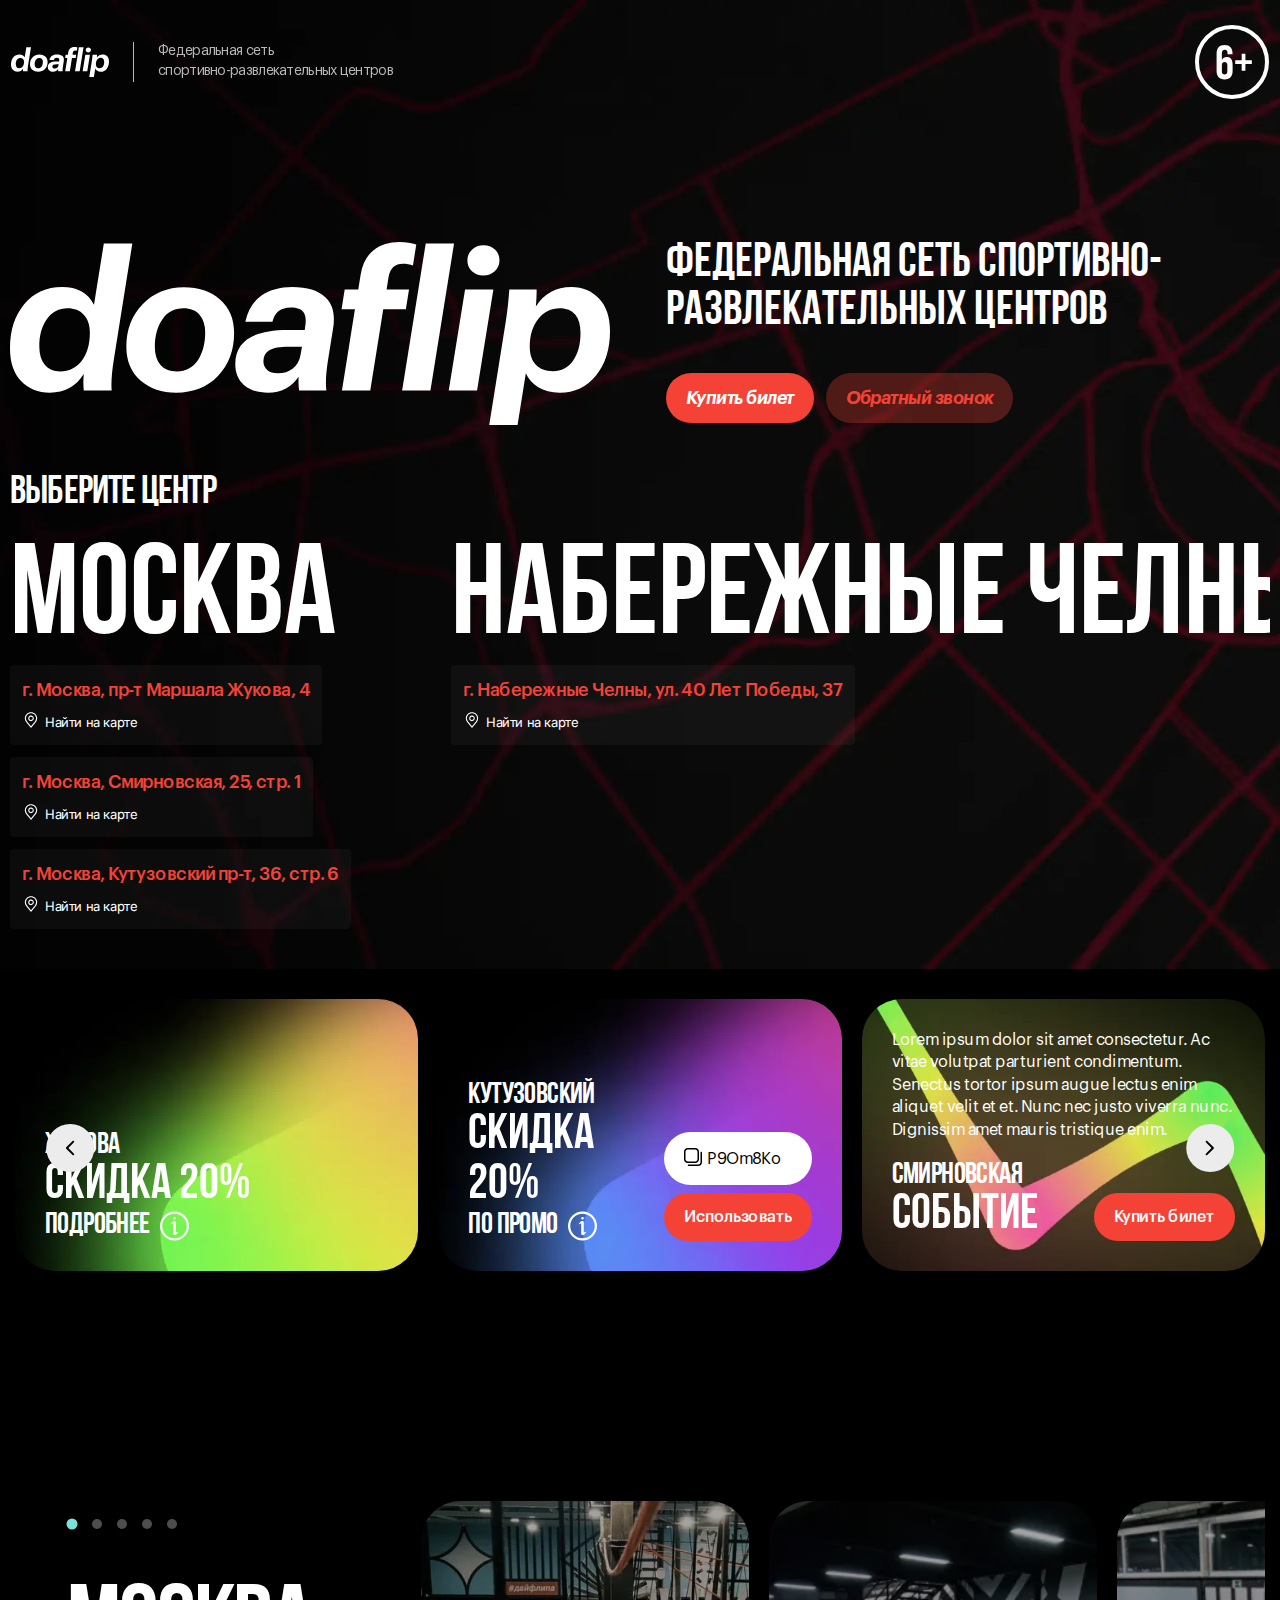
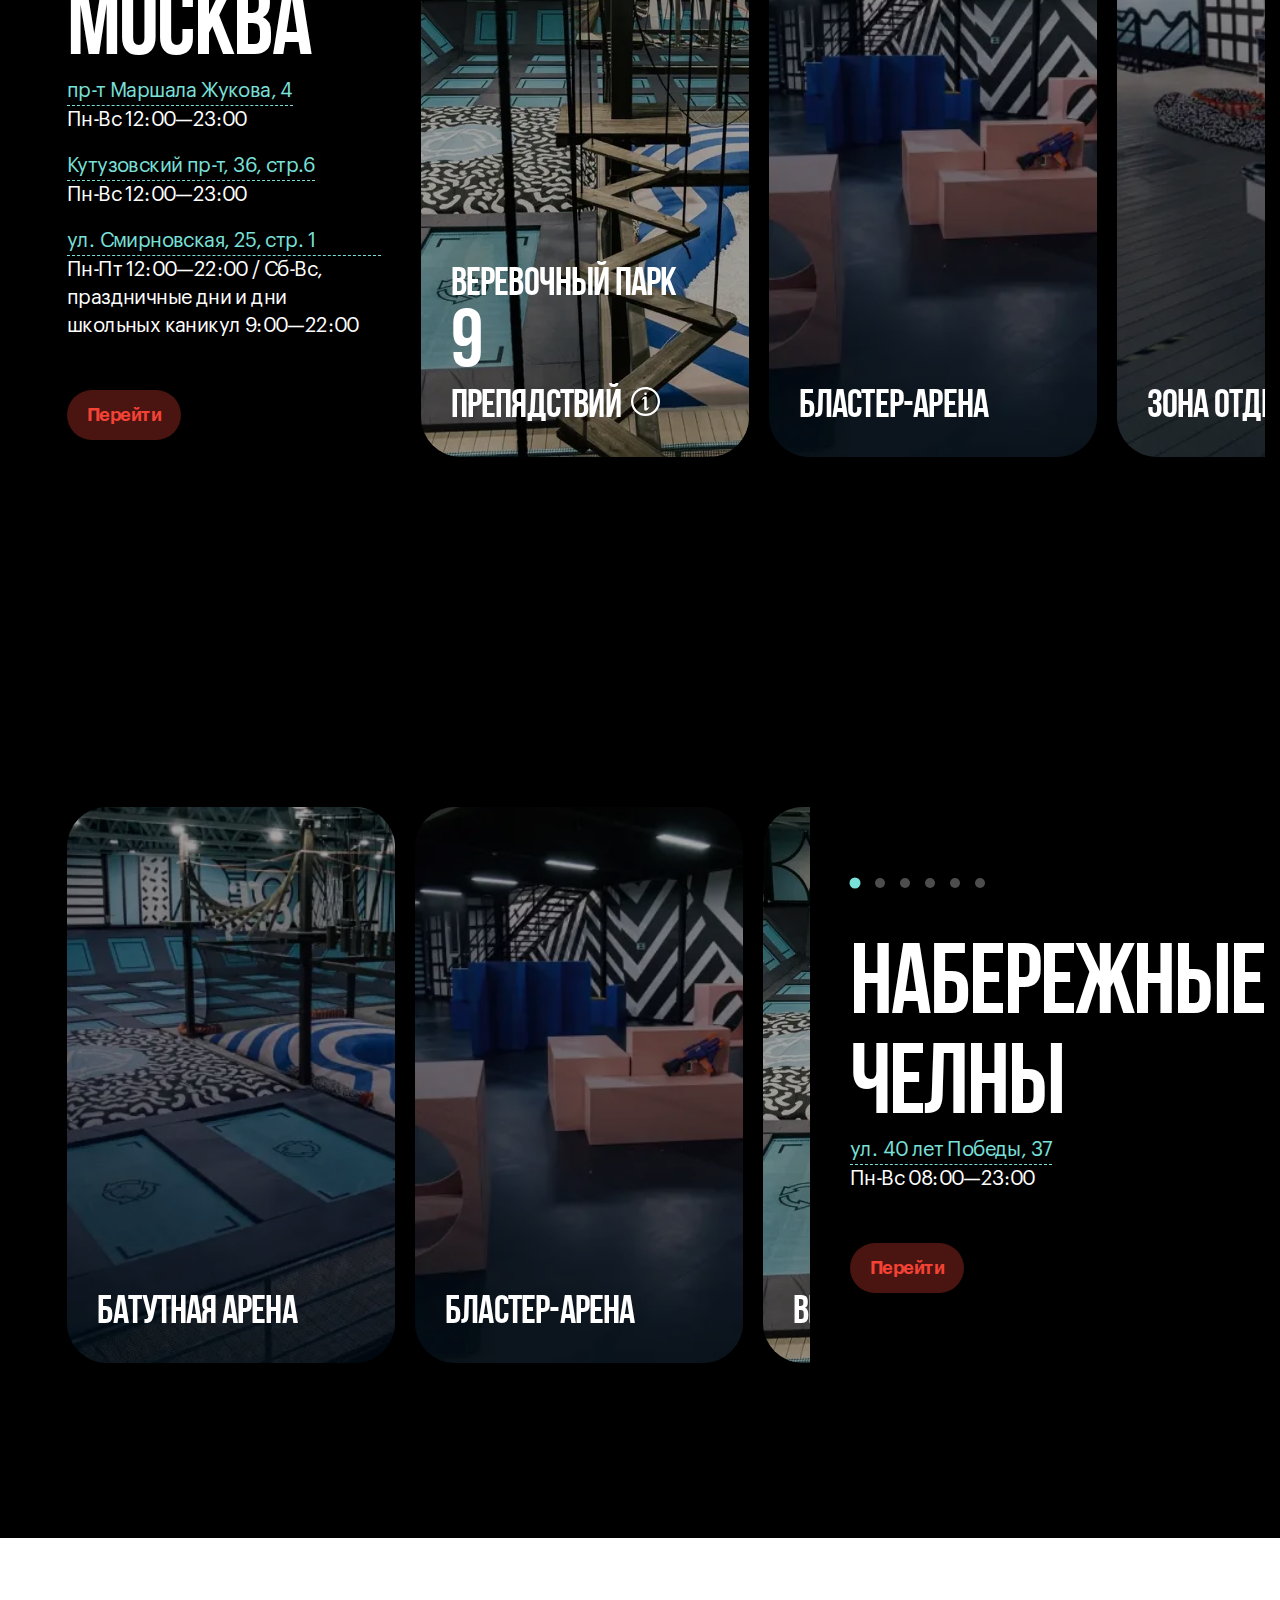
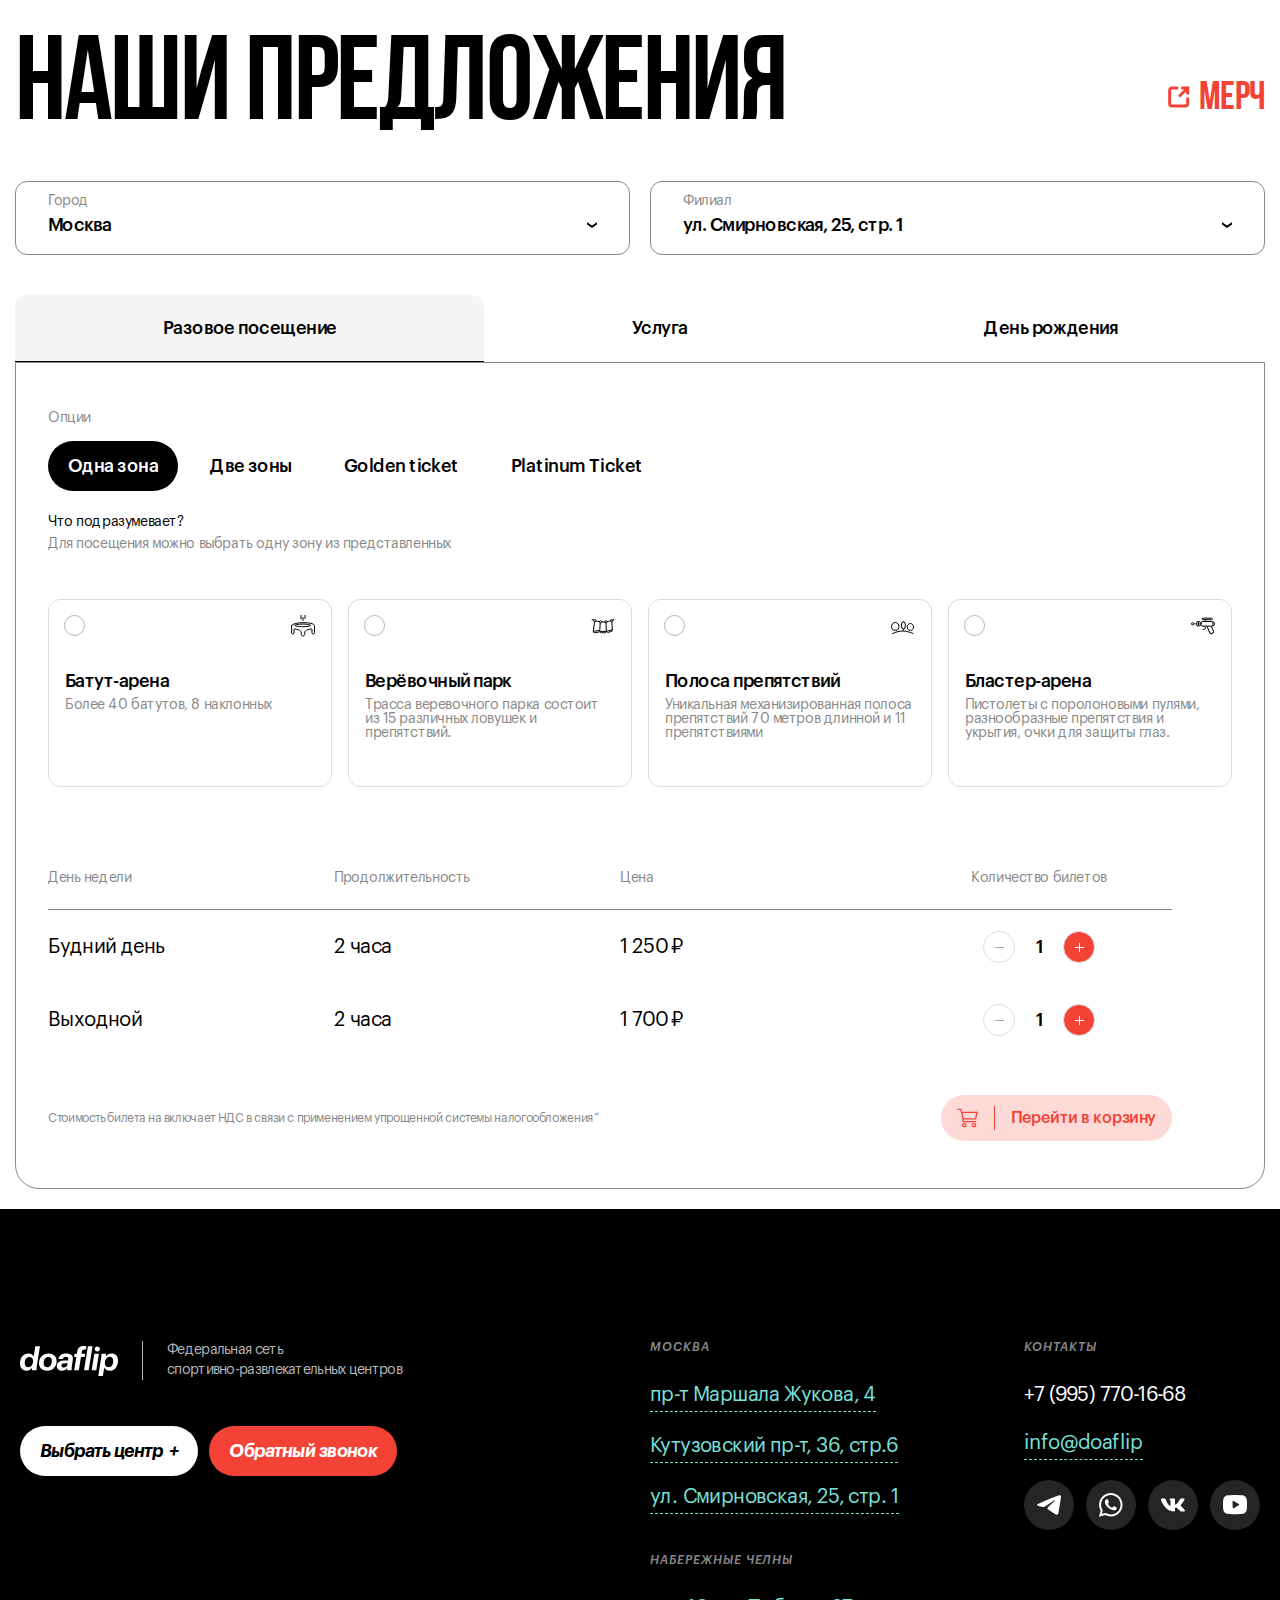
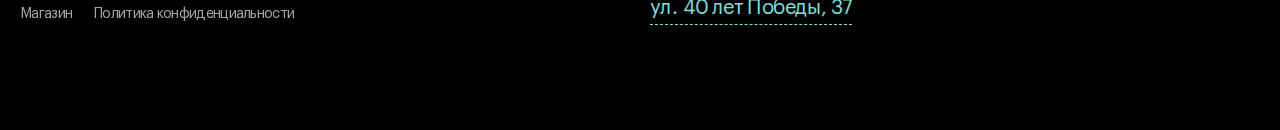
==== commit 9899c422: "Add files via upload" ====
--- a/home.html
+++ b/home.html
@@ -5,7 +5,7 @@
 	<title>HomePage</title>
 	<meta charset="UTF-8">
 	<meta name="format-detection" content="telephone=no">
-	<link rel="stylesheet" href="css/style.min.css?_v=20240515061959">
+	<link rel="stylesheet" href="css/style.min.css?_v=20240518221618">
 	<meta name="viewport" content="width=device-width, initial-scale=1.0">
 </head>
 
@@ -148,6 +148,171 @@
 					</div>
 				</div>
 			</section>
+			<div class="discount">
+				<div class="discount__container discount__container_wide">
+					<div class="discount__slider swiper">
+						<div class="discount__wrapper swiper-wrapper">
+							<div class="discount__slide discount__slide_1 swiper-slide">
+								<div class="discount__wrapper">
+									<div class="discount__content">
+										<div>
+											<div class="discount__title">жукова</div>
+											<div class="discount__price-title">скидка 20%</div>
+											<a href='#' class="discount__promo">
+												<span>подробнее</span>
+												<svg width="29" height="30" viewBox="0 0 29 30" fill="none" xmlns="http://www.w3.org/2000/svg">
+													<path d="M15.7657 7.16583C15.7657 7.86466 15.1993 8.43102 14.5005 8.43102C13.8018 8.43102 13.2354 7.86461 13.2354 7.16583C13.2354 6.46724 13.8018 5.90088 14.5005 5.90088C15.1993 5.90088 15.7657 6.46729 15.7657 7.16583Z" fill="white" />
+													<path d="M17.8613 20.6563C16.5676 21.1732 15.7651 22.0806 15.7651 20.9417L15.7649 11.2164C15.7649 9.906 14.4336 9.54591 13.2347 10.3054C12.0269 11.0705 11.507 12.0232 10.7727 12.8079C10.6639 12.9221 10.6488 13.0967 10.7367 13.2278C10.8244 13.359 10.9914 13.4118 11.1386 13.355C12.4323 12.838 13.2347 11.9306 13.2347 13.0695L13.235 22.7949C13.235 24.1053 14.5663 24.4653 15.7652 23.7059C16.973 22.9408 17.4929 21.988 18.2272 21.2034C18.336 21.0889 18.3509 20.9145 18.2632 20.7833C18.1755 20.6522 18.0085 20.5994 17.8613 20.6563Z" fill="white" />
+													<path d="M14.5 0.500058C10.6542 0.500058 6.96629 2.0278 4.24695 4.74701C1.52774 7.46623 0 11.1546 0 15C0 18.8454 1.52774 22.5337 4.24695 25.253C6.96617 27.9723 10.6546 29.5 14.5 29.5C18.3454 29.5 22.0337 27.9723 24.753 25.253C27.4722 22.5338 28.9999 18.8454 28.9999 15C28.9999 12.4548 28.3299 9.95431 27.0573 7.75001C25.7847 5.54572 23.9542 3.71527 21.7499 2.44266C19.5456 1.17005 17.0451 0.5 14.4999 0.5L14.5 0.500058ZM14.5 27.2446C11.2525 27.2446 8.1378 25.9544 5.84196 23.6582C3.54612 21.362 2.25562 18.2475 2.25562 15.0002C2.25562 11.7529 3.54577 8.63803 5.84196 6.34219C8.13814 4.04635 11.2527 2.75585 14.5 2.75585C17.7472 2.75585 20.8621 4.04601 23.158 6.34219C25.4538 8.63837 26.7443 11.7529 26.7443 15.0002C26.7405 18.2465 25.4494 21.3589 23.154 23.6542C20.8584 25.9497 17.7461 27.2408 14.5 27.2446V27.2446Z" fill="white" />
+												</svg>
+											</a>
+										</div>
+									</div>
+								</div>
+							</div>
+							<div class="discount__slide discount__slide_2 swiper-slide">
+								<div class="discount__wrapper">
+									<div class="discount__content">
+										<div>
+											<div class="discount__title">кутузовский</div>
+											<div class="discount__price-title">скидка 20%</div>
+											<div class="discount__promo">
+												<span>по промо</span>
+												<svg width="29" height="30" viewBox="0 0 29 30" fill="none" xmlns="http://www.w3.org/2000/svg">
+													<path d="M15.7657 7.16583C15.7657 7.86466 15.1993 8.43102 14.5005 8.43102C13.8018 8.43102 13.2354 7.86461 13.2354 7.16583C13.2354 6.46724 13.8018 5.90088 14.5005 5.90088C15.1993 5.90088 15.7657 6.46729 15.7657 7.16583Z" fill="white" />
+													<path d="M17.8613 20.6563C16.5676 21.1732 15.7651 22.0806 15.7651 20.9417L15.7649 11.2164C15.7649 9.906 14.4336 9.54591 13.2347 10.3054C12.0269 11.0705 11.507 12.0232 10.7727 12.8079C10.6639 12.9221 10.6488 13.0967 10.7367 13.2278C10.8244 13.359 10.9914 13.4118 11.1386 13.355C12.4323 12.838 13.2347 11.9306 13.2347 13.0695L13.235 22.7949C13.235 24.1053 14.5663 24.4653 15.7652 23.7059C16.973 22.9408 17.4929 21.988 18.2272 21.2034C18.336 21.0889 18.3509 20.9145 18.2632 20.7833C18.1755 20.6522 18.0085 20.5994 17.8613 20.6563Z" fill="white" />
+													<path d="M14.5 0.500058C10.6542 0.500058 6.96629 2.0278 4.24695 4.74701C1.52774 7.46623 0 11.1546 0 15C0 18.8454 1.52774 22.5337 4.24695 25.253C6.96617 27.9723 10.6546 29.5 14.5 29.5C18.3454 29.5 22.0337 27.9723 24.753 25.253C27.4722 22.5338 28.9999 18.8454 28.9999 15C28.9999 12.4548 28.3299 9.95431 27.0573 7.75001C25.7847 5.54572 23.9542 3.71527 21.7499 2.44266C19.5456 1.17005 17.0451 0.5 14.4999 0.5L14.5 0.500058ZM14.5 27.2446C11.2525 27.2446 8.1378 25.9544 5.84196 23.6582C3.54612 21.362 2.25562 18.2475 2.25562 15.0002C2.25562 11.7529 3.54577 8.63803 5.84196 6.34219C8.13814 4.04635 11.2527 2.75585 14.5 2.75585C17.7472 2.75585 20.8621 4.04601 23.158 6.34219C25.4538 8.63837 26.7443 11.7529 26.7443 15.0002C26.7405 18.2465 25.4494 21.3589 23.154 23.6542C20.8584 25.9497 17.7461 27.2408 14.5 27.2446V27.2446Z" fill="white" />
+												</svg>
+											</div>
+										</div>
+										<div class="discount__actions">
+											<div class="discount__promo-info">
+												<button type="button">
+													<svg width="18" height="18" viewBox="0 0 18 18" fill="none" xmlns="http://www.w3.org/2000/svg">
+														<g clip-path="url(#clip0_37_4678)">
+															<path d="M11.25 15H3.75C2.7558 14.9988 1.80267 14.6033 1.09966 13.9003C0.396661 13.1973 0.00119089 12.2442 0 11.25L0 3.75C0.00119089 2.7558 0.396661 1.80267 1.09966 1.09966C1.80267 0.396661 2.7558 0.00119089 3.75 0L11.25 0C12.2442 0.00119089 13.1973 0.396661 13.9003 1.09966C14.6033 1.80267 14.9988 2.7558 15 3.75V11.25C14.9988 12.2442 14.6033 13.1973 13.9003 13.9003C13.1973 14.6033 12.2442 14.9988 11.25 15ZM3.75 1.5C3.15326 1.5 2.58097 1.73705 2.15901 2.15901C1.73705 2.58097 1.5 3.15326 1.5 3.75V11.25C1.5 11.8467 1.73705 12.419 2.15901 12.841C2.58097 13.2629 3.15326 13.5 3.75 13.5H11.25C11.8467 13.5 12.419 13.2629 12.841 12.841C13.2629 12.419 13.5 11.8467 13.5 11.25V3.75C13.5 3.15326 13.2629 2.58097 12.841 2.15901C12.419 1.73705 11.8467 1.5 11.25 1.5H3.75ZM18 14.25V4.5C18 4.30109 17.921 4.11032 17.7803 3.96967C17.6397 3.82902 17.4489 3.75 17.25 3.75C17.0511 3.75 16.8603 3.82902 16.7197 3.96967C16.579 4.11032 16.5 4.30109 16.5 4.5V14.25C16.5 14.8467 16.2629 15.419 15.841 15.841C15.419 16.2629 14.8467 16.5 14.25 16.5H4.5C4.30109 16.5 4.11032 16.579 3.96967 16.7197C3.82902 16.8603 3.75 17.0511 3.75 17.25C3.75 17.4489 3.82902 17.6397 3.96967 17.7803C4.11032 17.921 4.30109 18 4.5 18H14.25C15.2442 17.9988 16.1973 17.6033 16.9003 16.9003C17.6033 16.1973 17.9988 15.2442 18 14.25Z" fill="black" />
+														</g>
+														<defs>
+															<clipPath id="clip0_37_4678">
+																<rect width="18" height="18" fill="white" />
+															</clipPath>
+														</defs>
+													</svg>
+												</button>
+												<span>P9Om8Ko</span>
+											</div>
+											<button class="discount__price-button">Использовать</button>
+										</div>
+									</div>
+								</div>
+							</div>
+							<div class="discount__slide discount__slide_3 swiper-slide">
+								<p class="discount__text">
+									Lorem ipsum dolor sit amet consectetur. Ac vitae volutpat parturient condimentum. Senectus
+									tortor ipsum augue lectus
+									enim aliquet velit et et. Nunc nec justo viverra nunc. Dignissim amet mauris tristique enim.
+								</p>
+								<div class="discount__wrapper">
+									<div class="discount__content">
+										<div>
+											<div class="discount__title">смирновская</div>
+											<div class="discount__price-title">событие</div>
+										</div>
+										<div class="discount__actions">
+											<button class="discount__price-button">Купить билет</button>
+										</div>
+									</div>
+								</div>
+							</div>
+							<div class="discount__slide discount__slide_1 swiper-slide">
+								<div class="discount__wrapper">
+									<div class="discount__content">
+										<div>
+											<div class="discount__title">жукова</div>
+											<div class="discount__price-title">скидка 20%</div>
+											<a href='#' class="discount__promo">
+												<span>подробнее</span>
+												<svg width="29" height="30" viewBox="0 0 29 30" fill="none" xmlns="http://www.w3.org/2000/svg">
+													<path d="M15.7657 7.16583C15.7657 7.86466 15.1993 8.43102 14.5005 8.43102C13.8018 8.43102 13.2354 7.86461 13.2354 7.16583C13.2354 6.46724 13.8018 5.90088 14.5005 5.90088C15.1993 5.90088 15.7657 6.46729 15.7657 7.16583Z" fill="white" />
+													<path d="M17.8613 20.6563C16.5676 21.1732 15.7651 22.0806 15.7651 20.9417L15.7649 11.2164C15.7649 9.906 14.4336 9.54591 13.2347 10.3054C12.0269 11.0705 11.507 12.0232 10.7727 12.8079C10.6639 12.9221 10.6488 13.0967 10.7367 13.2278C10.8244 13.359 10.9914 13.4118 11.1386 13.355C12.4323 12.838 13.2347 11.9306 13.2347 13.0695L13.235 22.7949C13.235 24.1053 14.5663 24.4653 15.7652 23.7059C16.973 22.9408 17.4929 21.988 18.2272 21.2034C18.336 21.0889 18.3509 20.9145 18.2632 20.7833C18.1755 20.6522 18.0085 20.5994 17.8613 20.6563Z" fill="white" />
+													<path d="M14.5 0.500058C10.6542 0.500058 6.96629 2.0278 4.24695 4.74701C1.52774 7.46623 0 11.1546 0 15C0 18.8454 1.52774 22.5337 4.24695 25.253C6.96617 27.9723 10.6546 29.5 14.5 29.5C18.3454 29.5 22.0337 27.9723 24.753 25.253C27.4722 22.5338 28.9999 18.8454 28.9999 15C28.9999 12.4548 28.3299 9.95431 27.0573 7.75001C25.7847 5.54572 23.9542 3.71527 21.7499 2.44266C19.5456 1.17005 17.0451 0.5 14.4999 0.5L14.5 0.500058ZM14.5 27.2446C11.2525 27.2446 8.1378 25.9544 5.84196 23.6582C3.54612 21.362 2.25562 18.2475 2.25562 15.0002C2.25562 11.7529 3.54577 8.63803 5.84196 6.34219C8.13814 4.04635 11.2527 2.75585 14.5 2.75585C17.7472 2.75585 20.8621 4.04601 23.158 6.34219C25.4538 8.63837 26.7443 11.7529 26.7443 15.0002C26.7405 18.2465 25.4494 21.3589 23.154 23.6542C20.8584 25.9497 17.7461 27.2408 14.5 27.2446V27.2446Z" fill="white" />
+												</svg>
+											</a>
+										</div>
+									</div>
+								</div>
+							</div>
+							<div class="discount__slide discount__slide_2 swiper-slide">
+								<div class="discount__wrapper">
+									<div class="discount__content">
+										<div>
+											<div class="discount__title">кутузовский</div>
+											<div class="discount__price-title">скидка 20%</div>
+											<div class="discount__promo">
+												<span>по промо</span>
+												<svg width="29" height="30" viewBox="0 0 29 30" fill="none" xmlns="http://www.w3.org/2000/svg">
+													<path d="M15.7657 7.16583C15.7657 7.86466 15.1993 8.43102 14.5005 8.43102C13.8018 8.43102 13.2354 7.86461 13.2354 7.16583C13.2354 6.46724 13.8018 5.90088 14.5005 5.90088C15.1993 5.90088 15.7657 6.46729 15.7657 7.16583Z" fill="white" />
+													<path d="M17.8613 20.6563C16.5676 21.1732 15.7651 22.0806 15.7651 20.9417L15.7649 11.2164C15.7649 9.906 14.4336 9.54591 13.2347 10.3054C12.0269 11.0705 11.507 12.0232 10.7727 12.8079C10.6639 12.9221 10.6488 13.0967 10.7367 13.2278C10.8244 13.359 10.9914 13.4118 11.1386 13.355C12.4323 12.838 13.2347 11.9306 13.2347 13.0695L13.235 22.7949C13.235 24.1053 14.5663 24.4653 15.7652 23.7059C16.973 22.9408 17.4929 21.988 18.2272 21.2034C18.336 21.0889 18.3509 20.9145 18.2632 20.7833C18.1755 20.6522 18.0085 20.5994 17.8613 20.6563Z" fill="white" />
+													<path d="M14.5 0.500058C10.6542 0.500058 6.96629 2.0278 4.24695 4.74701C1.52774 7.46623 0 11.1546 0 15C0 18.8454 1.52774 22.5337 4.24695 25.253C6.96617 27.9723 10.6546 29.5 14.5 29.5C18.3454 29.5 22.0337 27.9723 24.753 25.253C27.4722 22.5338 28.9999 18.8454 28.9999 15C28.9999 12.4548 28.3299 9.95431 27.0573 7.75001C25.7847 5.54572 23.9542 3.71527 21.7499 2.44266C19.5456 1.17005 17.0451 0.5 14.4999 0.5L14.5 0.500058ZM14.5 27.2446C11.2525 27.2446 8.1378 25.9544 5.84196 23.6582C3.54612 21.362 2.25562 18.2475 2.25562 15.0002C2.25562 11.7529 3.54577 8.63803 5.84196 6.34219C8.13814 4.04635 11.2527 2.75585 14.5 2.75585C17.7472 2.75585 20.8621 4.04601 23.158 6.34219C25.4538 8.63837 26.7443 11.7529 26.7443 15.0002C26.7405 18.2465 25.4494 21.3589 23.154 23.6542C20.8584 25.9497 17.7461 27.2408 14.5 27.2446V27.2446Z" fill="white" />
+												</svg>
+											</div>
+										</div>
+										<div class="discount__actions">
+											<div class="discount__promo-info">
+												<button type="button">
+													<svg width="18" height="18" viewBox="0 0 18 18" fill="none" xmlns="http://www.w3.org/2000/svg">
+														<g clip-path="url(#clip0_37_4678)">
+															<path d="M11.25 15H3.75C2.7558 14.9988 1.80267 14.6033 1.09966 13.9003C0.396661 13.1973 0.00119089 12.2442 0 11.25L0 3.75C0.00119089 2.7558 0.396661 1.80267 1.09966 1.09966C1.80267 0.396661 2.7558 0.00119089 3.75 0L11.25 0C12.2442 0.00119089 13.1973 0.396661 13.9003 1.09966C14.6033 1.80267 14.9988 2.7558 15 3.75V11.25C14.9988 12.2442 14.6033 13.1973 13.9003 13.9003C13.1973 14.6033 12.2442 14.9988 11.25 15ZM3.75 1.5C3.15326 1.5 2.58097 1.73705 2.15901 2.15901C1.73705 2.58097 1.5 3.15326 1.5 3.75V11.25C1.5 11.8467 1.73705 12.419 2.15901 12.841C2.58097 13.2629 3.15326 13.5 3.75 13.5H11.25C11.8467 13.5 12.419 13.2629 12.841 12.841C13.2629 12.419 13.5 11.8467 13.5 11.25V3.75C13.5 3.15326 13.2629 2.58097 12.841 2.15901C12.419 1.73705 11.8467 1.5 11.25 1.5H3.75ZM18 14.25V4.5C18 4.30109 17.921 4.11032 17.7803 3.96967C17.6397 3.82902 17.4489 3.75 17.25 3.75C17.0511 3.75 16.8603 3.82902 16.7197 3.96967C16.579 4.11032 16.5 4.30109 16.5 4.5V14.25C16.5 14.8467 16.2629 15.419 15.841 15.841C15.419 16.2629 14.8467 16.5 14.25 16.5H4.5C4.30109 16.5 4.11032 16.579 3.96967 16.7197C3.82902 16.8603 3.75 17.0511 3.75 17.25C3.75 17.4489 3.82902 17.6397 3.96967 17.7803C4.11032 17.921 4.30109 18 4.5 18H14.25C15.2442 17.9988 16.1973 17.6033 16.9003 16.9003C17.6033 16.1973 17.9988 15.2442 18 14.25Z" fill="black" />
+														</g>
+														<defs>
+															<clipPath id="clip0_37_4678">
+																<rect width="18" height="18" fill="white" />
+															</clipPath>
+														</defs>
+													</svg>
+												</button>
+												<span>P9Om8Ko</span>
+											</div>
+											<button class="discount__price-button">Использовать</button>
+										</div>
+									</div>
+								</div>
+							</div>
+							<div class="discount__slide discount__slide_3 swiper-slide">
+								<p class="discount__text">
+									Lorem ipsum dolor sit amet consectetur. Ac vitae volutpat parturient condimentum. Senectus
+									tortor ipsum augue lectus
+									enim aliquet velit et et. Nunc nec justo viverra nunc. Dignissim amet mauris tristique enim.
+								</p>
+								<div class="discount__wrapper">
+									<div class="discount__content">
+										<div>
+											<div class="discount__title">смирновская</div>
+											<div class="discount__price-title">событие</div>
+										</div>
+										<div class="discount__actions">
+											<button class="discount__price-button">Купить билет</button>
+										</div>
+									</div>
+								</div>
+							</div>
+						</div>
+						<div class="navigation-discount">
+							<button class="navigation-discount__prev">
+								<svg width="10" height="16" viewBox="0 0 10 16" fill="none" xmlns="http://www.w3.org/2000/svg">
+									<path d="M0.960862 7.29289C0.570338 7.68342 0.570338 8.31658 0.960862 8.70711L7.32482 15.0711C7.71535 15.4616 8.34851 15.4616 8.73904 15.0711C9.12956 14.6805 9.12956 14.0474 8.73904 13.6569L3.08218 8L8.73904 2.34315C9.12956 1.95262 9.12956 1.31946 8.73904 0.928933C8.34851 0.538409 7.71535 0.538409 7.32482 0.928933L0.960862 7.29289ZM2.66797 7L1.66797 7L1.66797 9L2.66797 9L2.66797 7Z" fill="black" />
+								</svg>
+							</button>
+							<button class="navigation-discount__next">
+								<svg width="9" height="16" viewBox="0 0 9 16" fill="none" xmlns="http://www.w3.org/2000/svg">
+									<path d="M8.37508 7.29289C8.7656 7.68342 8.7656 8.31658 8.37508 8.70711L2.01112 15.0711C1.62059 15.4616 0.987427 15.4616 0.596902 15.0711C0.206378 14.6805 0.206378 14.0474 0.596902 13.6569L6.25376 8L0.5969 2.34315C0.206376 1.95262 0.206375 1.31946 0.5969 0.928933C0.987424 0.538409 1.62059 0.538409 2.01111 0.928933L8.37508 7.29289ZM6.66797 7L7.66797 7L7.66797 9L6.66797 9L6.66797 7Z" fill="black" />
+								</svg>
+							</button>
+						</div>
+						<div class="swiper-pagination swiper-pagination_discount"></div>
+					</div>
+				</div>
+			</div>
 			<div class="location-info">
 				<div class="location-info__container location-info__container_wide">
 					<div class="location-info__content">
@@ -1530,7 +1695,7 @@
 		</div>
 	</div>
 </div> -->
-	<script src="js/app.min.js?_v=20240515061959"></script>
+	<script src="js/app.min.js?_v=20240518221618"></script>
 
 </body>
 
--- a/css/style.min.css
+++ b/css/style.min.css
@@ -1 +1 @@
-@charset "UTF-8";@import url(https://fonts.googleapis.com/css?family=Inter:regular&display=swap);@font-face{font-family:Bebas Neue;font-display:swap;src:url("../fonts/Bebas-Neue Bold.woff2") format("woff2"),url("../fonts/Bebas-Neue Bold.woff") format("woff");font-weight:700;font-style:normal}@font-face{font-family:Graphik LCG;font-display:swap;src:url(../fonts/GraphikLCG-BoldItalic.woff2) format("woff2"),url(../fonts/GraphikLCG-BoldItalic.woff) format("woff");font-weight:700;font-style:italic}@font-face{font-family:Graphik LCG;font-display:swap;src:url(../fonts/GraphikLCG-RegularItalic.woff2) format("woff2"),url(../fonts/GraphikLCG-RegularItalic.woff) format("woff");font-weight:400;font-style:italic}@font-face{font-family:Graphik LCG;font-display:swap;src:url(../fonts/GraphikLCG-Regular.woff2) format("woff2"),url(../fonts/GraphikLCG-Regular.woff) format("woff");font-weight:400;font-style:normal}@font-face{font-family:Graphik LCG;font-display:swap;src:url(../fonts/GraphikLCG-MediumItalic.woff2) format("woff2"),url(../fonts/GraphikLCG-MediumItalic.woff) format("woff");font-weight:500;font-style:italic}@font-face{font-family:Gilroy;font-display:swap;src:url(../fonts/Gilroy-Medium.woff2) format("woff2"),url(../fonts/Gilroy-Medium.woff) format("woff");font-weight:500;font-style:normal}@font-face{font-family:Graphik LCG;font-display:swap;src:url(../fonts/GraphikLCG-Semibold.woff2) format("woff2"),url(../fonts/GraphikLCG-Semibold.woff) format("woff");font-weight:600;font-style:normal}@font-face{font-family:Graphik LCG;font-display:swap;src:url(../fonts/GraphikLCG-Medium.woff2) format("woff2"),url(../fonts/GraphikLCG-Medium.woff) format("woff");font-weight:500;font-style:normal}@font-face{font-family:Arial;font-display:swap;src:url("../fonts/Arial Regular.woff2") format("woff2"),url("../fonts/Arial Regular.woff") format("woff");font-weight:400;font-style:normal}@font-face{font-family:Graphik LCG;font-display:swap;src:url(../fonts/GraphikLCG-SemiboldItalic.woff2) format("woff2"),url(../fonts/GraphikLCG-SemiboldItalic.woff) format("woff");font-weight:600;font-style:italic}:root{--font-family:"Graphik LCG",sans-serif;--second-family:"Bebas Neue",sans-serif;--third-family:"Inter",sans-serif;--font3:"Gilroy",sans-serif;--font4:"Arial",sans-serif;--white-color:#fff;--black-color:#000;--red-color:#f44336;--green-color:#7ae0da;--grey-color:#888}*{padding:0;margin:0;border:0}*,:after,:before{-webkit-box-sizing:border-box;box-sizing:border-box}body,html{height:100%;min-width:375px}body{color:#888;line-height:1;font-family:"Graphik LCG",sans-serif;font-size:.875rem;-ms-text-size-adjust:100%;-moz-text-size-adjust:100%;-webkit-text-size-adjust:100%;-webkit-font-smoothing:antialiased;-moz-osx-font-smoothing:grayscale}button,input,textarea{font-family:"Graphik LCG",sans-serif;font-size:inherit}button{cursor:pointer;color:inherit;background-color:inherit}a{color:inherit;text-decoration:none}a:visited{text-decoration:none}a:hover{text-decoration:none}ul li{list-style:none}img{vertical-align:top}h1,h2,h3,h4,h5,h6{font-weight:inherit;font-size:inherit}.lock body{overflow:hidden;-ms-touch-action:none;touch-action:none;-ms-scroll-chaining:none;overscroll-behavior:none}.wrapper{min-height:100%;display:-webkit-box;display:-ms-flexbox;display:flex;-webkit-box-orient:vertical;-webkit-box-direction:normal;-ms-flex-direction:column;flex-direction:column;overflow:hidden}.wrapper>main{-webkit-box-flex:1;-ms-flex:1 1 auto;flex:1 1 auto}.wrapper>*{min-width:0}[class*=__container_wide]{max-width:114rem!important}[class*=__container]{max-width:79.375rem;margin:0 auto;padding:0 .9375rem}.select{position:relative}.select__body{position:relative}.select__title{color:inherit;text-align:left;cursor:pointer;width:100%;padding:.5rem 2rem;font-family:var(--font-family);font-weight:500;font-size:1.125rem;line-height:100%;letter-spacing:-.03em;color:var(--black-color)}.select__value{display:-webkit-box;display:-ms-flexbox;display:flex;-webkit-box-align:center;-ms-flex-align:center;align-items:center;gap:.625rem}.select__value>*{-webkit-box-flex:1;-ms-flex:1 1 auto;flex:1 1 auto}.select__value:after{content:"";background:url(../img/icon/arrow-down.svg) center center no-repeat;-ms-flex-item-align:stretch;-ms-grid-row-align:stretch;align-self:stretch;-webkit-box-flex:0;-ms-flex:0 0 10px;flex:0 0 10px;-webkit-transition:all .3s ease 0s;-o-transition:all .3s ease 0s;transition:all .3s ease 0s;display:-webkit-box;display:-ms-flexbox;display:flex;-webkit-box-pack:center;-ms-flex-pack:center;justify-content:center;-webkit-box-align:center;-ms-flex-align:center;align-items:center}._select-open .select__value:after{-webkit-transform:rotate(-180deg);-ms-transform:rotate(-180deg);transform:rotate(-180deg)}.select__text{-webkit-box-flex:1;-ms-flex:1 1 auto;flex:1 1 auto}.select__input{width:100%;background-color:transparent;height:100%}.select__options{position:absolute;top:3.4375rem;border-radius:0 0 4px 4px;min-width:100%;left:0;border-top:0;padding:1.25rem;border-radius:1.5rem;background-color:#f8f6fa}.select__scroll{overflow-y:auto;overflow-x:hidden;max-height:200px}.select__option{width:100%;text-align:left;cursor:pointer;padding:1rem 0;color:inherit;font-family:var(--font-family);font-weight:500;font-size:1.125rem;-webkit-transition:color .5s ease 0s;-o-transition:color .5s ease 0s;transition:color .5s ease 0s;line-height:100%;letter-spacing:-.03em;color:var(--black-color)}.select__option._select-selected{background-color:#eee}.select__row{display:-webkit-inline-box;display:-ms-inline-flexbox;display:inline-flex;-webkit-box-align:center;-ms-flex-align:center;align-items:center}.select__content{overflow:hidden;-o-text-overflow:ellipsis;text-overflow:ellipsis;white-space:nowrap}.select._select-open{z-index:5}._select-tag{cursor:pointer}.quantity{width:7rem;height:29px;display:-webkit-box;display:-ms-flexbox;display:flex;-webkit-box-align:center;-ms-flex-align:center;align-items:center}.quantity__button{-webkit-box-flex:0;-ms-flex:0 0 2rem;flex:0 0 2rem;height:2rem;-webkit-transition:all .5s ease 0s;-o-transition:all .5s ease 0s;transition:all .5s ease 0s;border-radius:50%;border:1px solid #ddd;position:relative;cursor:pointer}.quantity__button::after,.quantity__button::before{content:"";position:absolute;top:50%;left:50%;-webkit-transition:all .3s ease 0s;-o-transition:all .3s ease 0s;transition:all .3s ease 0s;margin:0 0 0 -4.5px;background-color:#a6a6a6;width:9px;height:1px}.quantity__button_plus{background-color:var(--red-color)}.quantity__button_plus::after,.quantity__button_plus::before{content:"";background-color:var(--white-color)}.quantity__button_plus::before{-webkit-transform:rotate(-90deg);-ms-transform:rotate(-90deg);transform:rotate(-90deg)}.quantity__input{-webkit-box-flex:1;-ms-flex:1 1 auto;flex:1 1 auto}.quantity__input input{background-color:transparent;height:100%;width:100%;font-family:var(--font-family);font-weight:500;font-size:1.125rem;line-height:100%;letter-spacing:-.03em;text-align:center;color:var(--black-color)}.quantity__input input:focus{outline:0}.tabs__navigation{display:-webkit-box;display:-ms-flexbox;display:flex;-ms-flex-wrap:nowrap;flex-wrap:nowrap;overflow:scroll;ms-overflow-style:none;scrollbar-width:none;overflow-y:scroll}.tabs__navigation::-webkit-scrollbar{display:none}.tabs__title{-webkit-box-flex:1;-ms-flex-positive:1;flex-grow:1;padding:1.5rem 1.25rem;font-weight:500;font-size:1.125rem;line-height:100%;letter-spacing:-.03em;border-radius:.75rem .75rem 0 0;text-align:center;color:var(--black-color);-webkit-transition:all .5s ease 0s;-o-transition:all .5s ease 0s;transition:all .5s ease 0s;border-bottom:.0625rem solid transparent;white-space:nowrap}.tabs__title._tab-active{background:rgba(221,221,221,.3);border-bottom:.0625rem solid var(--black-color)}.tabs__content{border:.0625rem solid var(--grey-color);border-radius:0 0 1.5rem 1.5rem;padding:3rem 2rem 2rem 2rem;background:var(--white-color)}.tabs__label{font-family:var(--font-family);font-size:.875rem;line-height:100%;letter-spacing:-.03em;color:var(--grey-color)}.tabs__label:not(:last-child){margin-bottom:1rem}.subtab__navigation{display:-webkit-box;display:-ms-flexbox;display:flex;gap:.75rem;-ms-flex-wrap:nowrap;flex-wrap:nowrap;overflow:scroll;ms-overflow-style:none;scrollbar-width:none;overflow-y:scroll}.subtab__navigation::-webkit-scrollbar{display:none}.subtab__navigation:not(:last-child){margin-bottom:1.5rem}.subtab__title{white-space:nowrap;font-family:var(--font-family);font-weight:500;font-size:1.125rem;line-height:100%;letter-spacing:-.03em;text-align:center;color:var(--black-color);border-radius:2.5rem;padding:1rem 1.25rem;-webkit-transition:all .5s ease 0s;-o-transition:all .5s ease 0s;transition:all .5s ease 0s}.subtab__title._tab-active{background-color:var(--black-color);color:var(--white-color)}.subtab__label{font-family:var(--font-family);font-size:.875rem;line-height:100%;letter-spacing:-.03em;color:var(--black-color)}.subtab__label:not(:last-child){margin-bottom:.5rem}.subtab__header-block p{font-family:var(--font-family);font-weight:400;font-size:.875rem;line-height:100%;letter-spacing:-.03em;color:var(--grey-color)}.subtab__header-block:not(:last-child){margin-bottom:3rem}.subtab__slider:not(:last-child){margin-bottom:3.75rem}.subtab__wrapper{display:-ms-grid!important;display:grid!important;grid-template-columns:repeat(auto-fit,minmax(212px,1fr));gap:1rem}:root{--card-padding:1em;--radio-border-width:1px;--radio-size:1.5em}.card-radio{width:100%;cursor:pointer;position:relative;display:inline-block;background-color:var(--white-color);border:.0625rem solid #ddd;border-radius:.75rem;padding:1rem;min-height:11.75rem}.subtab__slider_3 .card-radio{min-height:296px;display:-webkit-box;display:-ms-flexbox;display:flex;-webkit-box-orient:vertical;-webkit-box-direction:normal;-ms-flex-direction:column;flex-direction:column;gap:.625rem}.card-radio__content{-webkit-box-flex:1;-ms-flex-positive:1;flex-grow:1}.card-radio__top{display:-webkit-box;display:-ms-flexbox;display:flex;-webkit-box-pack:end;-ms-flex-pack:end;justify-content:flex-end}.card-radio__top:not(:last-child){margin-bottom:2rem}.card-radio__top img{-webkit-transform:translateY(-2px);-ms-transform:translateY(-2px);transform:translateY(-2px)}.card-radio__title{font-family:var(--font-family);font-weight:500;font-size:1.125rem;line-height:100%;letter-spacing:-.03em;color:var(--black-color)}.card-radio__title:not(:last-child){margin-bottom:.5rem}.card-radio__text{font-family:var(--font-family);font-size:.875rem;line-height:100%;letter-spacing:-.03em;color:var(--grey-color)}.card-radio__list li{font-family:var(--font-family);font-size:.875rem;line-height:100%;letter-spacing:-.03em;color:var(--grey-color)}.card-radio__list li:not(:last-child){margin-bottom:.625rem}.card-radio__total-price{font-family:var(--font-family);font-weight:500;font-size:20px;letter-spacing:-.03em;text-align:right;color:#000}.card-radio__discount-info{background:#7ae0da;border-radius:8px;padding:8px 12px;font-weight:500;font-size:12px;line-height:100%;letter-spacing:-.03em;color:#fff}.card-radio__show{margin-top:16px;border-top:1px solid #ddd}.card-radio__show ul{display:-ms-grid;display:grid;gap:.625rem}.card-radio__show ul li{font-family:var(--font-family);font-size:.875rem;line-height:100%;letter-spacing:-.03em;color:var(--grey-color)}.card-radio__topic{padding-top:16px;font-family:var(--font-family);font-weight:400;font-size:12px;line-height:100%;letter-spacing:-.03em;color:#000}.card-radio__topic:not(:last-child){margin-bottom:.625rem}.radio{position:absolute;left:calc(1em + 1px);top:calc(1em + 1px)}.radio_center{top:20px}@supports (-webkit-appearance:none) or (-moz-appearance:none){.radio{-webkit-appearance:none;-moz-appearance:none;background:#fff;border:var(--radio-border-width) solid #adb4c1;border-radius:50%;cursor:pointer;height:var(--radio-size);outline:0;-webkit-transition:background .2s ease-out,border-color .2s ease-out;-o-transition:background .2s ease-out,border-color .2s ease-out;transition:background .2s ease-out,border-color .2s ease-out;width:var(--radio-size)}.radio::after{border:var(--radio-border-width) solid #adb4c1;border-top:0;border-left:0;content:"";display:block;width:.6875rem;height:.6875rem;border-radius:50%;background-color:var(--red-color);top:4px;left:4px;position:absolute;opacity:0;-webkit-transition:opacity .5s ease 0s;-o-transition:opacity .5s ease 0s;transition:opacity .5s ease 0s}.radio:checked::after{opacity:1}.card:hover .radio{border-color:var(--green-color)}.card:hover .radio:checked{border-color:var(--green-color)}}.hidden-visually{border:0;clip:rect(0,0,0,0);height:1px;margin:-1px;overflow:hidden;padding:0;position:absolute;white-space:nowrap;width:1px}.tickets-subtab__actions{display:-webkit-box;display:-ms-flexbox;display:flex;gap:.625rem}.tickets-subtab__alert{font-weight:500;letter-spacing:-.03em;text-align:right;color:#f44336}.tickets-subtab__text-block p:not(:last-child){margin-bottom:.625rem}.tickets-subtab__more-info{display:-webkit-inline-box;display:-ms-inline-flexbox;display:inline-flex;-webkit-box-align:center;-ms-flex-align:center;align-items:center;gap:1.25rem;-ms-flex-negative:0;flex-shrink:0;word-wrap:nowrap}.tickets-subtab__more-info::after{-ms-flex-negative:0;flex-shrink:0;content:"+ скалодром";font-weight:500;font-size:.75rem;line-height:100%;letter-spacing:-.03em;color:#fff;background:#7ae0da;border-radius:8px;padding:8px 12px}.tickets-subtab__header{display:-ms-grid;display:grid;-ms-grid-columns:(1fr)[4];grid-template-columns:repeat(4,1fr);border-bottom:.0625rem solid var(--grey-color);gap:1.25rem;padding:1.5rem 0}.tickets-subtab__header_toggle{-ms-grid-columns:1fr 212px 1fr 1fr;grid-template-columns:1fr 212px 1fr 1fr}.tickets-subtab__header_services{-ms-grid-columns:(1fr)[3];grid-template-columns:repeat(3,1fr)}.tickets-subtab__header li{font-family:var(--font-family);font-size:.875rem;line-height:100%;letter-spacing:-.03em;color:var(--grey-color)}.tickets-subtab__header li:last-child{text-align:center}.tickets-subtab__items:not(:last-child){margin-bottom:1.5rem}.tickets-subtab__item{display:-ms-grid;display:grid;-ms-grid-columns:(1fr)[4];grid-template-columns:repeat(4,1fr);gap:1.25rem;-webkit-box-align:center;-ms-flex-align:center;align-items:center;padding:1.375rem 0}.tickets-subtab__items_toogle .tickets-subtab__item{-ms-grid-columns:1fr 212px 1fr 1fr;grid-template-columns:1fr 212px 1fr 1fr}.tickets-subtab__items_services .tickets-subtab__item{-ms-grid-columns:(1fr)[3];grid-template-columns:repeat(3,1fr)}.tickets-subtab__mobile-label{display:none}.tickets-subtab__day span,.tickets-subtab__hours span,.tickets-subtab__price span{font-family:var(--font-family);font-weight:400;letter-spacing:-.03em;color:var(--black-color)}.tickets-subtab__price{font-weight:500}.tickets-subtab__footer{display:-webkit-box;display:-ms-flexbox;display:flex;-webkit-box-pack:justify;-ms-flex-pack:justify;justify-content:space-between;-webkit-box-align:center;-ms-flex-align:center;align-items:center;-ms-flex-wrap:wrap;flex-wrap:wrap;gap:1.25rem;padding:.9375rem 0}.tickets-subtab__message{font-family:var(--font-family);font-size:.75rem;line-height:100%;letter-spacing:-.03em;color:var(--grey-color)}[class*=-ibg]{position:relative}[class*=-ibg] img{position:absolute;width:100%;height:100%;top:0;left:0;-o-object-fit:cover;object-fit:cover}[class*=-ibg_contain] img{-o-object-fit:contain;object-fit:contain}.subtitle{font-family:var(--second-family);font-weight:700;line-height:100%;letter-spacing:-.02em;color:var(--white-color)}.subtitle_black{color:var(--black-color)}.header-title{font-family:var(--second-family);font-weight:700;line-height:100%;letter-spacing:-.02em;text-transform:uppercase;color:var(--white-color)}.button{font-family:var(--font-family);display:inline-block;border-radius:2.5rem;padding:1rem 1.25rem;font-weight:600;font-size:1.125rem;line-height:100%;letter-spacing:-.03em;-webkit-transition:all .5s ease 0s;-o-transition:all .5s ease 0s;transition:all .5s ease 0s;text-align:center;color:var(--black-color)}.button_only-mobile{display:none}.button_transparent{background:rgba(244,67,54,.3);color:var(--red-color)}.button_italic{font-style:italic}.button_icon{display:-webkit-inline-box;display:-ms-inline-flexbox;display:inline-flex;-webkit-box-align:center;-ms-flex-align:center;align-items:center;gap:.4375rem}.button_icon::after{content:"+"}.button_white{background-color:var(--white-color);color:var(--black-color)}.button_red{background-color:var(--red-color);color:var(--white-color)}.button_black{-webkit-box-shadow:0 20px 42px 0 rgba(0,0,0,.25);box-shadow:0 20px 42px 0 rgba(0,0,0,.25);border:.0625rem solid var(--grey-color);color:var(--white-color);background-color:var(--black-color)}.shopping-card{display:-webkit-box;display:-ms-flexbox;display:flex;gap:1rem;-webkit-box-align:center;-ms-flex-align:center;align-items:center;background:rgba(244,67,54,.2);border-radius:3.4375rem;padding:.6875rem 1rem;-webkit-transition:all .5s ease 0s;-o-transition:all .5s ease 0s;transition:all .5s ease 0s}.shopping-card span{-webkit-transition:all .5s ease 0s;-o-transition:all .5s ease 0s;transition:all .5s ease 0s;font-family:var(--font-family);font-weight:500;font-size:1rem;line-height:100%;letter-spacing:-.03em;text-align:center;color:var(--red-color)}.shopping-card svg path{-webkit-transition:all .5s ease 0s;-o-transition:all .5s ease 0s;transition:all .5s ease 0s}.callback{display:-webkit-inline-box;display:-ms-inline-flexbox;display:inline-flex;-webkit-box-pack:center;-ms-flex-pack:center;justify-content:center;-webkit-box-orient:vertical;-webkit-box-direction:normal;-ms-flex-direction:column;flex-direction:column;background:rgba(244,67,54,.2);border-radius:3.4375rem;padding:.6875rem 1rem;-webkit-transition:all .5s ease 0s;-o-transition:all .5s ease 0s;transition:all .5s ease 0s;transition:all .5s ease 0s;font-family:var(--font-family);font-weight:500;font-size:1rem;line-height:100%;letter-spacing:-.03em;text-align:center;color:var(--red-color)}.social{display:-webkit-box;display:-ms-flexbox;display:flex;-webkit-box-align:center;-ms-flex-align:center;align-items:center;gap:.75rem}.social_footer li a{width:50px!important;height:50px!important}.social_footer li a svg{width:1.5rem!important;height:1.5rem!important}.social li a{display:-webkit-inline-box;display:-ms-inline-flexbox;display:inline-flex;-webkit-box-align:center;-ms-flex-align:center;align-items:center;-webkit-box-pack:center;-ms-flex-pack:center;justify-content:center;width:3.125rem;height:3.125rem;border-radius:50%;background-color:#252525;-webkit-transition:background-color .5s ease 0s;-o-transition:background-color .5s ease 0s;transition:background-color .5s ease 0s}.social li a svg path{-webkit-transition:fill .5s ease 0s;-o-transition:fill .5s ease 0s;transition:fill .5s ease 0s}.main-logo{width:66.5625rem;height:20.3125rem;-ms-flex-negative:0;flex-shrink:0}.main-logo__container{padding:0}.main-logo__icon img{width:100%;height:100%;-o-object-position:center;object-position:center;-o-object-fit:cover;object-fit:cover}.swiper-pagination{display:-webkit-box;display:-ms-flexbox;display:flex;gap:.9375rem;-webkit-box-align:center;-ms-flex-align:center;align-items:center}.swiper-pagination-bullet{cursor:pointer;width:.625rem;height:.625rem;border-radius:50%;background-color:rgba(255,255,255,.3);-webkit-transition:all .5s ease 0s;-o-transition:all .5s ease 0s;transition:all .5s ease 0s}.swiper-pagination-bullet-active{-webkit-transform:scale(1.1);-ms-transform:scale(1.1);transform:scale(1.1);background-color:var(--green-color)}.switch-field{display:-webkit-box;display:-ms-flexbox;display:flex;margin-bottom:36px;overflow:hidden}.switch-field input{position:absolute!important;clip:rect(0,0,0,0);height:1px;width:1px;border:0;overflow:hidden}.switch-field label{background-color:transparent;text-align:center;-webkit-transition:all .1s ease-in-out;-o-transition:all .1s ease-in-out;transition:all .1s ease-in-out;padding:7px 16px;font-weight:500;line-height:100%;letter-spacing:-.03em;text-align:center;color:var(--black-color)}.switch-field label:hover{cursor:pointer}.switch-field input:checked+label{color:#fff;background:#f44336;border-radius:55px}.toogle-radio{-ms-flex-item-align:start;-ms-grid-row-align:start;align-self:start;display:inline-block;border:1px solid #ddd;border-radius:55px;padding:4px;height:42px}.blaster-subtab__header-block{padding:20px 0}.blaster-subtab__title{font-family:var(--second-family);font-weight:700;line-height:100%;letter-spacing:-.02em;text-transform:uppercase;color:var(--red-color)}.blaster-subtab__title:not(:last-child){margin-bottom:.625rem}.services-subtab__header:not(:last-child){margin-bottom:1.875rem}.services-subtab__subtitle{font-weight:500;letter-spacing:-.03em;color:#000}.services-subtab__subtitle:not(:last-child){margin-bottom:.75rem}.services-subtab__description{font-family:var(--font-family);font-size:1rem;letter-spacing:-.03em;color:#888;display:-webkit-inline-box;display:-ms-inline-flexbox;display:inline-flex;-webkit-box-align:center;-ms-flex-align:center;align-items:center;gap:.625rem}.services-subtab__description a{font-weight:500;font-size:1rem;letter-spacing:-.03em;color:#f44336}.header{position:fixed;top:0;left:0;width:100%;background-color:transparent;z-index:100;-webkit-transition:all .5s ease 0s;-o-transition:all .5s ease 0s;transition:all .5s ease 0s;border:.0625rem solid transparent;padding:1.5rem 0}.wrapper_homepage .header .header__social{display:none}.wrapper_homepage .header .header__actions{display:none}.wrapper_homepage .header .header__top{-webkit-box-pack:justify;-ms-flex-pack:justify;justify-content:space-between}.header._header-scroll{padding:.75rem 0;background-color:rgba(0,0,0,.921);border-bottom:.0625rem solid var(--red-color)}.header__container{padding:0}.header__container_wide{padding:0 .625rem}.header__top{display:-webkit-box;display:-ms-flexbox;display:flex;-webkit-box-align:center;-ms-flex-align:center;align-items:center;gap:3.75rem}.header__social{-webkit-box-flex:1;-ms-flex-positive:1;flex-grow:1}.header__actions{display:-webkit-box;display:-ms-flexbox;display:flex;gap:.4375rem;-webkit-box-align:center;-ms-flex-align:center;align-items:center}.header__actions button{-ms-flex-negative:0;flex-shrink:0}.logo{display:-webkit-box;display:-ms-flexbox;display:flex;-webkit-box-align:center;-ms-flex-align:center;align-items:center;gap:1.5rem}.logo__text{font-size:.875rem;line-height:140%;letter-spacing:-.05em;color:#b8b8ba;border-left:.0625rem solid #b8b8ba;padding-left:1.5rem}.footer{padding-bottom:6.5625rem;background-color:var(--black-color)}.footer__items{display:-ms-grid;display:grid;-ms-grid-columns:(1fr)[2];grid-template-columns:repeat(2,1fr);gap:1.25rem;-webkit-box-pack:justify;-ms-flex-pack:justify;justify-content:space-between}.footer__wrapper{display:-webkit-box;display:-ms-flexbox;display:flex;gap:3.125rem}.footer__item{display:-webkit-box;display:-ms-flexbox;display:flex;-webkit-box-orient:vertical;-webkit-box-direction:normal;-ms-flex-direction:column;flex-direction:column}.footer__inner{-webkit-box-flex:1;-ms-flex-positive:1;flex-grow:1}.footer__actions{display:-webkit-box;display:-ms-flexbox;display:flex;gap:.6875rem}.footer__callback{font-family:var(--font-family);font-size:1.25rem;line-height:140%;letter-spacing:-.03em;color:var(--white-color)}.footer__mail{font-family:var(--font-family);font-size:1.25rem;line-height:140%;letter-spacing:-.03em;color:#7ae0da;gap:.125rem;display:-webkit-inline-box;display:-ms-inline-flexbox;display:inline-flex;-webkit-box-orient:vertical;-webkit-box-direction:normal;-ms-flex-direction:column;flex-direction:column}.footer__mail::after{content:"";width:100%;border-bottom:.0625rem dashed #7ae0da}.footer__label{font-family:var(--font-family);font-style:italic;font-weight:500;font-size:.75rem;letter-spacing:.08em;text-transform:uppercase;color:#888}.footer__label:not(:last-child){margin-bottom:1.75rem}.footer__list li:not(:last-child){margin-bottom:1.25rem}.footer__list:not(:last-child){margin-bottom:1.25rem}.address-block__item:not(:last-child){margin-bottom:2.5rem}.address-block__label{font-family:var(--font-family);font-style:italic;font-weight:500;font-size:.75rem;letter-spacing:.08em;text-transform:uppercase;color:#888}.address-block__label:not(:last-child){margin-bottom:1.75rem}.address-block__list li a{font-family:var(--font-family);font-size:1.25rem;line-height:140%;letter-spacing:-.03em;color:#7ae0da;gap:.125rem;display:-webkit-inline-box;display:-ms-inline-flexbox;display:inline-flex;-webkit-box-orient:vertical;-webkit-box-direction:normal;-ms-flex-direction:column;flex-direction:column}.address-block__list li a::after{content:"";width:100%;border-bottom:.0625rem dashed #7ae0da}.address-block__list li:not(:last-child){margin-bottom:1.25rem}.navigation-footer__list{display:-webkit-box;display:-ms-flexbox;display:flex;gap:1.375rem}.navigation-footer__list li a{font-size:.875rem;line-height:140%;letter-spacing:-.05em;color:#ececed;opacity:.7}.no-webp .hero{background:url(../img/hero/main-bg.jpg) center/cover no-repeat}.hero{background-color:var(--black-color);padding-bottom:2.5rem}.hero__container{padding:0}.hero__container_wide{padding:0 .625rem}.hero__top:not(:last-child){margin-bottom:3.125rem}.top-hero{display:-webkit-box;display:-ms-flexbox;display:flex;gap:3.5rem;-webkit-box-align:center;-ms-flex-align:center;align-items:center}.top-hero__content{max-width:34.0625rem}.top-hero__label{font-family:var(--second-family);font-weight:700;line-height:100%;text-transform:uppercase;color:var(--white-color)}.top-hero__label:not(:last-child){margin-bottom:2.3125rem}.top-hero__actions{display:-webkit-box;display:-ms-flexbox;display:flex;-webkit-box-align:center;-ms-flex-align:center;align-items:center;gap:.75rem}.body-hero__header-title:not(:last-child){margin-bottom:1.5rem}.body-hero__label{font-family:var(--second-family);font-weight:700;line-height:100%;text-transform:uppercase;color:var(--white-color);font-size:8rem}.body-hero__locations{display:-webkit-box;display:-ms-flexbox;display:flex;-webkit-box-orient:vertical;-webkit-box-direction:normal;-ms-flex-direction:column;flex-direction:column;-webkit-box-align:start;-ms-flex-align:start;align-items:flex-start}.body-hero__location{background:rgba(255,255,255,.04);border-radius:.25rem;padding:1rem .75rem;display:-webkit-box;display:-ms-flexbox;display:flex;-webkit-box-orient:vertical;-webkit-box-direction:normal;-ms-flex-direction:column;flex-direction:column;-webkit-box-align:start;-ms-flex-align:start;align-items:flex-start}.body-hero__location:not(:last-child){margin-bottom:.75rem}.body-hero__topic{font-family:var(--font-family);font-weight:500;line-height:100%;letter-spacing:-.03em;color:var(--red-color)}.body-hero__topic:not(:last-child){margin-bottom:.75rem}.body-hero__link{display:-webkit-box;display:-ms-flexbox;display:flex;gap:.3125rem;-webkit-box-align:end;-ms-flex-align:end;align-items:flex-end;-webkit-transition:all .5s ease 0s;-o-transition:all .5s ease 0s;transition:all .5s ease 0s}.body-hero__link svg path{-webkit-transition:fill .5s ease 0s;-o-transition:fill .5s ease 0s;transition:fill .5s ease 0s}.body-hero__link span{-webkit-transition:all .5s ease 0s;-o-transition:all .5s ease 0s;transition:all .5s ease 0s;font-family:var(--third-family);font-size:.8125rem;line-height:100%;letter-spacing:-.03em;color:var(--white-color)}.location-info{padding-left:11.5625rem;background-color:var(--black-color)}.location-info_reverse{padding-top:0;padding-left:0;padding-right:11.5625rem}.location-info__container{display:-webkit-box;display:-ms-flexbox;display:flex;gap:5rem;-webkit-box-align:center;-ms-flex-align:center;align-items:center}.location-info_reverse .location-info__container{-webkit-box-orient:horizontal;-webkit-box-direction:reverse;-ms-flex-direction:row-reverse;flex-direction:row-reverse}.location-info__content{-ms-flex-negative:0;flex-shrink:0}.location-info_reverse .location-info__content{-webkit-box-flex:0;-ms-flex:0 0 48.125rem;flex:0 0 48.125rem}.location-info__title{font-family:var(--second-family);font-weight:700;font-size:7.5rem;line-height:100%;letter-spacing:-.02em;color:var(--white-color)}.location-info__detail-info{display:-webkit-box;display:-ms-flexbox;display:flex;-webkit-box-align:center;-ms-flex-align:center;align-items:center;gap:2.5rem}.location-info__detail-info:not(:last-child){margin-bottom:3.125rem}.location-info_reverse .location-info__detail-info{-webkit-box-align:start;-ms-flex-align:start;align-items:flex-start}.location-info__address-list li{display:-ms-grid;display:grid;-webkit-box-pack:start;-ms-flex-pack:start;justify-content:start}.location-info__address-list li:not(:last-child){margin-bottom:1.25rem}.location-info__address-list li a{font-family:var(--font-family);letter-spacing:-.03em;color:var(--green-color);line-height:120%}.location-info__address-list li span{font-family:var(--font-family);font-size:1.125rem;letter-spacing:-.03em;line-height:140%;color:var(--white-color)}.location-info__pagination:not(:last-child){margin-bottom:3.125rem}.location-info__slider{-webkit-box-flex:1;-ms-flex-positive:1;flex-grow:1;overflow:visible;width:auto}.slide-location{padding:2.1875rem 0;position:relative;min-height:39.125rem;overflow:hidden;-webkit-transition:-webkit-transform .6s;transition:-webkit-transform .6s;-o-transition:transform .6s;transition:transform .6s;transition:transform .6s,-webkit-transform .6s;-webkit-perspective:1000px;perspective:1000px;min-width:20.5rem}.slide-location__list-info li{display:-webkit-box;display:-ms-flexbox;display:flex;-webkit-box-align:center;-ms-flex-align:center;align-items:center;gap:.5rem;font-family:var(--font-family);font-size:1rem;line-height:140%;letter-spacing:-.03em;color:var(--black-color)}.slide-location__list-info li::before{content:"";width:.5rem;height:.5rem;-webkit-box-flex:0;-ms-flex:0 0 .5rem;flex:0 0 .5rem;border-radius:50%;background-color:var(--red-color)}.slide-location__list-info li:not(:last-child){margin-bottom:1rem}.slide-location__single{width:100%;-webkit-transition:transform .6s;-webkit-transform-style:preserve-3d;transform-style:preserve-3d;-o-transition:.5s;transition:.5s;-webkit-transition:.5s;position:relative;cursor:pointer;height:100%;-webkit-transition:-webkit-transform .6s;transition:-webkit-transform .6s;-o-transition:transform .6s;transition:transform .6s;transition:transform .6s,-webkit-transform .6s;-webkit-transition:transform .6s}.slide-location__single.flip{transform:rotateY(180deg);-webkit-transform:rotateY(180deg)}.slide-location .slide-location__back,.slide-location .slide-location__front{-webkit-backface-visibility:hidden;backface-visibility:hidden;display:-webkit-box;display:-ms-flexbox;display:flex;-webkit-box-orient:vertical;-webkit-box-direction:normal;-ms-flex-direction:column;flex-direction:column;-webkit-box-pack:end;-ms-flex-pack:end;justify-content:flex-end;border-radius:2.5rem}.slide-location__back{transform:rotateY(180deg);-webkit-transform:rotateY(180deg);position:absolute;right:0;left:0;top:0;height:100%;padding:1.875rem;background:var(--white-color)}.slide-location__back .slide-location__title:not(:last-child){margin-bottom:1rem}.slide-location__close{width:2.5rem;-webkit-transition:all .5s ease 0s;-o-transition:all .5s ease 0s;transition:all .5s ease 0s;height:2.5rem;border-radius:50%;display:-webkit-box;display:-ms-flexbox;display:flex;-webkit-box-pack:center;-ms-flex-pack:center;justify-content:center;-webkit-box-align:center;-ms-flex-align:center;align-items:center;background:#ececed;position:absolute;top:1.5rem;right:1.5rem}.slide-location__close svg path{-webkit-transition:stroke .5s ease 0s;-o-transition:stroke .5s ease 0s;transition:stroke .5s ease 0s}.slide-location__front{overflow:hidden;height:100%;transform:rotateX(0);-webkit-transform:rotateX(0);padding:1.875rem}.slide-location__front::after{content:"";position:absolute;top:0;left:0;width:100%;height:100%;background-color:rgba(0,0,0,.355)}.slide-location__bg img{-webkit-transition:-webkit-transform .5s ease 0s;transition:-webkit-transform .5s ease 0s;-o-transition:transform .5s ease 0s;transition:transform .5s ease 0s;transition:transform .5s ease 0s,-webkit-transform .5s ease 0s;position:absolute;top:0;left:0;width:100%;height:100%;-o-object-fit:cover;object-fit:cover;-o-object-position:center;object-position:center}.slide-location__title{font-family:var(--second-family);font-weight:700;line-height:100%;letter-spacing:-.02em;text-transform:uppercase;color:var(--white-color)}.slide-location__title_black{color:var(--black-color)}.slide-location__text p{font-family:var(--font-family);font-size:1rem;line-height:140%;letter-spacing:-.03em;color:var(--black-color)}.slide-location__text p:not(:last-child){margin-bottom:.3125rem}.slide-location__text:not(:last-child){margin-bottom:1.25rem}.slide-location__count{font-family:var(--second-family);font-weight:700;font-size:5.125rem;line-height:100%;text-transform:uppercase;color:var(--white-color)}.slide-location__info{display:-webkit-box;display:-ms-flexbox;display:flex;gap:.625rem}.slide-location__info span{font-family:var(--second-family);font-weight:700;line-height:100%;letter-spacing:-.02em;text-transform:uppercase;color:var(--white-color)}.slide-location__content{position:relative;z-index:2}.offers__header{display:-webkit-box;display:-ms-flexbox;display:flex;-webkit-box-pack:justify;-ms-flex-pack:justify;justify-content:space-between;-webkit-box-align:center;-ms-flex-align:center;align-items:center;gap:1.25rem;max-width:79.625rem;margin:0 auto}.offers__header:not(:last-child){margin-bottom:2rem}.offers__form{display:-ms-grid;display:grid;-ms-grid-columns:(1fr)[2];grid-template-columns:repeat(2,1fr);gap:1.25rem}.offers__form:not(:last-child){margin-bottom:2.5rem}.offers__select{border:.0625rem solid var(--grey-color);border-radius:.75rem;padding:.75rem 0 .75rem 0}.offers__label{font-family:var(--font-family);font-size:.875rem;line-height:100%;padding:0 2rem;letter-spacing:-.03em;color:var(--grey-color)}.offers__wrapper{max-width:79.375rem}.merch{display:-webkit-box;display:-ms-flexbox;display:flex;-webkit-box-align:end;-ms-flex-align:end;align-items:flex-end;gap:.5rem}.merch span{display:inline-block;-webkit-transition:all .5s ease 0s;-o-transition:all .5s ease 0s;transition:all .5s ease 0s;font-family:var(--second-family);font-weight:700;font-size:2.5rem;line-height:100%;letter-spacing:-.02em;text-transform:uppercase;color:var(--red-color)}.swiper{overflow:hidden}.swiper-wrapper{width:100%;height:100%;-webkit-box-sizing:content-box;box-sizing:content-box;display:-webkit-box;display:-ms-flexbox;display:flex;position:relative}.swiper-vertical .swiper-wrapper{-webkit-box-orient:vertical;-webkit-box-direction:normal;-ms-flex-direction:column;flex-direction:column}.swiper-autoheight .swiper-wrapper{-webkit-box-align:start;-ms-flex-align:start;align-items:flex-start}.swiper-initialized .swiper-slide{-ms-flex-negative:0;flex-shrink:0}.swiper-android .swiper-slide,.swiper-android .swiper-wrapper{-webkit-transform:translate3d(0,0,0);transform:translate3d(0,0,0)}.swiper-button-lock{display:none!important}@media (min-width:29.99875em){.top-hero__content{padding-top:20px}.location-info__address-list li a{display:-webkit-inline-box;display:-ms-inline-flexbox;display:inline-flex;-webkit-box-orient:vertical;-webkit-box-direction:normal;-ms-flex-direction:column;flex-direction:column;gap:.125rem}.location-info__address-list li a::after{content:"";width:100%;border-bottom:.0625rem dashed var(--green-color)}}@media (min-width:47.99875em){.quantity{margin:0 auto}.card-radio__show ul{-ms-grid-columns:(1fr)[2];grid-template-columns:repeat(2,1fr)}.shopping-card span{display:-webkit-box;display:-ms-flexbox;display:flex;-webkit-box-align:center;-ms-flex-align:center;align-items:center;gap:1rem}.shopping-card span::before{content:"";width:.0625rem;height:1.5rem;-webkit-transition:all .5s ease 0s;-o-transition:all .5s ease 0s;transition:all .5s ease 0s;background-color:var(--red-color)}.offers__merch span{-webkit-transform:translateY(10px);-ms-transform:translateY(10px);transform:translateY(10px)}}@media (min-width:61.99875em){.tickets-subtab{padding-right:3.75rem}.footer__logo:not(:last-child){margin-bottom:2.875rem}}@media (min-width:67.875em){.location-info__slider{max-width:56.25rem}}@media (min-width:79.375em){.tickets-subtab__alert{font-size:1.125rem}.tickets-subtab__day span,.tickets-subtab__hours span,.tickets-subtab__price span{font-size:1.25rem}.subtitle{font-size:7.5rem}.header-title{font-size:2.5rem}.switch-field label{font-size:1.125rem}.blaster-subtab__title{font-size:1.875rem}.services-subtab__subtitle{font-size:1.25rem}.footer{padding-top:8.25rem}.footer__wrapper{-webkit-box-pack:justify;-ms-flex-pack:justify;justify-content:space-between}.hero{padding-top:13.75rem}.top-hero__label{font-size:3rem}.body-hero__topic{font-size:1.125rem}.location-info{padding-top:8.75rem}.location-info{padding-bottom:8.75rem}.location-info__address-list li a{font-size:1.25rem}.location-info__address-list li span{font-size:1.25rem}.slide-location__title{font-size:2.5rem}.slide-location__count{font-size:5.125rem}.slide-location__info span{font-size:2.5rem}.offers{padding-top:5.6875rem}.offers{padding-bottom:1.25rem}}@media (min-width:85.3125em){.hero__wrapper{padding-left:3.25rem;padding-right:1.1875rem}}@media (max-width:120em){.location-info{padding-left:3.25rem}.location-info_reverse{padding-right:3.25rem}.location-info__container{gap:2.5rem}.location-info__content{-ms-flex-negative:1;flex-shrink:1}.location-info_reverse .location-info__content{-ms-flex-negative:1;flex-shrink:1}}@media (max-width:114em){.main-logo{width:37.5rem;height:10rem}.header__top{gap:1.25rem}}@media (max-width:102.1875em){.location-info__title{font-size:6.25rem}}@media (max-width:82.5em){.location-info_reverse{padding-right:0}}@media (max-width:79.375em){.button{font-size:1rem;padding:.75rem .78125rem}.main-logo{width:100%;min-height:8.0625rem;max-width:37.5rem}.main-logo__icon img{max-width:100%}.wrapper_homepage .header .header__social{display:-webkit-box;display:-ms-flexbox;display:flex}.wrapper_homepage .header .header__actions{display:-webkit-box;display:-ms-flexbox;display:flex}.header__social{-webkit-box-pack:center;-ms-flex-pack:center;justify-content:center}.header__admitted-age{display:none}.footer__items{-ms-grid-columns:auto 1fr;grid-template-columns:auto 1fr;gap:3.125rem}.footer__wrapper{-webkit-box-pack:end;-ms-flex-pack:end;justify-content:flex-end}.top-hero__content{max-width:100%}.body-hero__label{font-size:5.625rem}}@media (max-width:75.3125em){.top-hero{-webkit-box-orient:vertical;-webkit-box-direction:normal;-ms-flex-direction:column;flex-direction:column;-webkit-box-align:start;-ms-flex-align:start;align-items:flex-start;gap:1.875rem}}@media (max-width:69.375em){.header__top:not(:last-child){margin-bottom:1.25rem}.header__social{-webkit-box-pack:end;-ms-flex-pack:end;justify-content:flex-end}}@media (max-width:68.6875em){.location-info__title{font-size:5rem}}@media (max-width:67.8125em){.swiper-pagination{-webkit-box-pack:center;-ms-flex-pack:center;justify-content:center}.location-info{padding-left:0}.location-info_reverse{padding-right:0}.location-info__container{display:block}.slide-location{min-height:34.375rem;min-width:0}}@media (max-width:67.875em){.location-info__title:not(:last-child){margin-bottom:1rem}.location-info__detail-info:not(:last-child){margin-bottom:2rem}}@media (max-width:61.99875em){.footer__items{-ms-grid-columns:none;grid-template-columns:none}.footer__item{gap:1.875rem}.footer__inner{display:-webkit-box;display:-ms-flexbox;display:flex;-webkit-box-orient:vertical;-webkit-box-direction:normal;-ms-flex-direction:column;flex-direction:column;gap:1.875rem}.body-hero__label{font-size:3.75rem}}@media (max-width:47.99875em){.select__title{font-size:1rem;padding:.5rem 1rem}.select__options{padding:.9375rem;top:3.125rem}.select__option{font-size:1rem;padding:.5rem 0}.select__content{width:7.5rem}.quantity__button{-webkit-box-flex:0;-ms-flex:0 0 2rem;flex:0 0 2rem}.tabs__title{font-size:1rem;border-radius:.5rem .5rem 0 0}.tabs__content{padding:1.5rem 1rem}.tabs__label{font-size:.75rem}.subtab__title{padding:.75rem 1rem}.subtab__title{font-size:1rem}.subtab__header-block:not(:last-child){margin-bottom:2rem}.subtab__slider:not(:last-child){margin-bottom:2rem}.subtab__wrapper{display:-webkit-box!important;display:-ms-flexbox!important;display:flex!important;gap:0}.card-radio__title{font-size:1rem}.tickets-subtab__actions{-webkit-box-orient:vertical;-webkit-box-direction:normal;-ms-flex-direction:column;flex-direction:column}.tickets-subtab__header{display:none}.tickets-subtab__item{display:-webkit-box;display:-ms-flexbox;display:flex;-ms-flex-wrap:wrap;flex-wrap:wrap;-webkit-box-pack:justify;-ms-flex-pack:justify;justify-content:space-between;gap:1.875rem;background:#f9f9f9;padding:.75rem 1rem;border-radius:.75rem}.tickets-subtab__item:not(:last-child){margin-bottom:.75rem}.tickets-subtab__mobile-label{display:block;font-family:var(--font-family);font-size:.75rem;line-height:100%;letter-spacing:-.03em;color:var(--grey-color)}.tickets-subtab__mobile-label:not(:last-child){margin-bottom:.25rem}.tickets-subtab__footer{-webkit-box-orient:vertical;-webkit-box-direction:reverse;-ms-flex-direction:column-reverse;flex-direction:column-reverse;-webkit-box-align:end;-ms-flex-align:end;align-items:flex-end}.button_no-mobile{display:none!important}.button_only-mobile{display:block}.button_small-mobile{font-size:.8125rem;padding:.53125rem .6875rem}.button_b-mob{padding:1rem 1.25rem}.shopping-card{gap:.5rem}.shopping-card span{font-size:.875rem}.shopping-card svg{width:1rem}.callback{font-size:.875rem}.social{gap:.4375rem}.social li a{width:2.1875rem;height:2.1875rem}.social li a svg{width:15px}.social li:last-child{display:none}.toogle-radio{height:38px}.services-subtab__description{font-size:.875rem}.services-subtab__description a{font-size:.875rem}.logo{gap:.625rem}.logo__text{font-size:.75rem}.logo__text{padding-left:.625rem}.footer{padding-bottom:3.75rem}.footer__wrapper{-webkit-box-orient:vertical;-webkit-box-direction:normal;-ms-flex-direction:column;flex-direction:column}.footer__contacts{margin-bottom:3.75rem}.footer__callback{font-size:1.125rem}.footer__mail{font-size:1.125rem}.footer__label:not(:last-child){margin-bottom:1.25rem}.footer__list li:not(:last-child){margin-bottom:.625rem}.address-block__label:not(:last-child){margin-bottom:1.25rem}.address-block__list li a{font-size:1.125rem}.address-block__list li:not(:last-child){margin-bottom:.625rem}.top-hero__label:not(:last-child){margin-bottom:1rem}.body-hero__location{padding:.5rem .75rem;-webkit-box-orient:vertical;-webkit-box-direction:reverse;-ms-flex-direction:column-reverse;flex-direction:column-reverse;gap:.5rem}.body-hero__link{-webkit-box-align:center;-ms-flex-align:center;align-items:center}.body-hero__link svg path{fill:rgba(244,67,54,.3019607843)}.body-hero__link span{color:var(--red-color);opacity:.5}.location-info__title{font-size:3.75rem}.location-info__address-list li{-ms-grid-columns:none;grid-template-columns:none;gap:.75rem}.offers__header:not(:last-child){margin-bottom:1.4375rem}.offers__header{-webkit-box-orient:vertical;-webkit-box-direction:normal;-ms-flex-direction:column;flex-direction:column;-webkit-box-align:start;-ms-flex-align:start;align-items:flex-start;gap:10px}.offers__form{gap:.625rem}.offers__form:not(:last-child){margin-bottom:1.25rem}.offers__label{font-size:.75rem;padding:0 1rem}.merch span{font-size:1.25rem}.merch svg{width:20px}}@media (max-width:29.99875em){.select__title{font-size:.875rem}.select__option{font-size:.875rem}.tabs__title{font-size:.875rem}.subtab__title{font-size:.875rem}.card-radio__title{font-size:.875rem}.tickets-subtab__message{font-size:.625rem}.button_callback{padding:8.5px 5.5px}.social li a{width:1.5625rem;height:1.5625rem}.social li a svg{width:.75rem;height:.75rem}.logo__text{font-size:.5625rem}.location-info__cta{text-align:center}.location-info__pagination:not(:last-child){margin-bottom:1.875rem}.slide-location{min-height:28.125rem}.slide-location__back{padding:1.5rem}.slide-location__front{padding:1.5rem}.slide-location__info svg{width:1.25rem}.offers__label{font-size:.625rem}}@media (max-width:23.4375em){.tickets-subtab__alert{font-size:.875rem}.tickets-subtab__day span,.tickets-subtab__hours span,.tickets-subtab__price span{font-size:.875rem}.subtitle{font-size:3.75rem}.header-title{font-size:1.5rem}.switch-field label{font-size:.875rem}.blaster-subtab__title{font-size:1.5rem}.services-subtab__subtitle{font-size:1rem}.footer{padding-top:2.5rem}.hero{padding-top:10.8125rem}.top-hero__label{font-size:1.5rem}.body-hero__topic{font-size:.75rem}.location-info{padding-top:3.75rem}.location-info{padding-bottom:3.75rem}.location-info__address-list li a{font-size:.875rem}.location-info__address-list li span{font-size:1rem}.slide-location__title{font-size:2rem}.slide-location__count{font-size:2.5rem}.slide-location__info span{font-size:2rem}.offers{padding-top:1.5rem}.offers{padding-bottom:1.5rem}}@media (min-width:23.4375em) and (max-width:79.375em){@supports (font-size:clamp(0.875rem ,0.7702513966rem + 0.4469273743vw ,1.125rem)){.tickets-subtab__alert{font-size:clamp(.875rem ,.7702513966rem + .4469273743vw ,1.125rem)}}@supports not (font-size:clamp(0.875rem ,0.7702513966rem + 0.4469273743vw ,1.125rem)){.tickets-subtab__alert{font-size:calc(.875rem + .25 * (100vw - 23.4375rem)/ 55.9375)}}@supports (font-size:clamp(0.875rem ,0.717877095rem + 0.6703910615vw ,1.25rem)){.tickets-subtab__day span,.tickets-subtab__hours span,.tickets-subtab__price span{font-size:clamp(.875rem ,.717877095rem + .6703910615vw ,1.25rem)}}@supports not (font-size:clamp(0.875rem ,0.717877095rem + 0.6703910615vw ,1.25rem)){.tickets-subtab__day span,.tickets-subtab__hours span,.tickets-subtab__price span{font-size:calc(.875rem + .375 * (100vw - 23.4375rem)/ 55.9375)}}@supports (font-size:clamp(3.75rem ,2.1787709497rem + 6.7039106145vw ,7.5rem)){.subtitle{font-size:clamp(3.75rem ,2.1787709497rem + 6.7039106145vw ,7.5rem)}}@supports not (font-size:clamp(3.75rem ,2.1787709497rem + 6.7039106145vw ,7.5rem)){.subtitle{font-size:calc(3.75rem + 3.75 * (100vw - 23.4375rem)/ 55.9375)}}@supports (font-size:clamp(1.5rem ,1.0810055866rem + 1.7877094972vw ,2.5rem)){.header-title{font-size:clamp(1.5rem ,1.0810055866rem + 1.7877094972vw ,2.5rem)}}@supports not (font-size:clamp(1.5rem ,1.0810055866rem + 1.7877094972vw ,2.5rem)){.header-title{font-size:calc(1.5rem + 1 * (100vw - 23.4375rem)/ 55.9375)}}@supports (font-size:clamp(0.875rem ,0.7702513966rem + 0.4469273743vw ,1.125rem)){.switch-field label{font-size:clamp(.875rem ,.7702513966rem + .4469273743vw ,1.125rem)}}@supports not (font-size:clamp(0.875rem ,0.7702513966rem + 0.4469273743vw ,1.125rem)){.switch-field label{font-size:calc(.875rem + .25 * (100vw - 23.4375rem)/ 55.9375)}}@supports (font-size:clamp(1.5rem ,1.342877095rem + 0.6703910615vw ,1.875rem)){.blaster-subtab__title{font-size:clamp(1.5rem ,1.342877095rem + .6703910615vw ,1.875rem)}}@supports not (font-size:clamp(1.5rem ,1.342877095rem + 0.6703910615vw ,1.875rem)){.blaster-subtab__title{font-size:calc(1.5rem + .375 * (100vw - 23.4375rem)/ 55.9375)}}@supports (font-size:clamp(1rem ,0.8952513966rem + 0.4469273743vw ,1.25rem)){.services-subtab__subtitle{font-size:clamp(1rem ,.8952513966rem + .4469273743vw ,1.25rem)}}@supports not (font-size:clamp(1rem ,0.8952513966rem + 0.4469273743vw ,1.25rem)){.services-subtab__subtitle{font-size:calc(1rem + .25 * (100vw - 23.4375rem)/ 55.9375)}}@supports (padding-top:clamp(2.5rem ,0.0907821229rem + 10.2793296089vw ,8.25rem)){.footer{padding-top:clamp(2.5rem ,.0907821229rem + 10.2793296089vw ,8.25rem)}}@supports not (padding-top:clamp(2.5rem ,0.0907821229rem + 10.2793296089vw ,8.25rem)){.footer{padding-top:calc(2.5rem + 5.75 * (100vw - 23.4375rem)/ 55.9375)}}@supports (padding-top:clamp(10.8125rem ,9.5817039106rem + 5.251396648vw ,13.75rem)){.hero{padding-top:clamp(10.8125rem ,9.5817039106rem + 5.251396648vw ,13.75rem)}}@supports not (padding-top:clamp(10.8125rem ,9.5817039106rem + 5.251396648vw ,13.75rem)){.hero{padding-top:calc(10.8125rem + 2.9375 * (100vw - 23.4375rem)/ 55.9375)}}@supports (font-size:clamp(1.5rem ,0.8715083799rem + 2.6815642458vw ,3rem)){.top-hero__label{font-size:clamp(1.5rem ,.8715083799rem + 2.6815642458vw ,3rem)}}@supports not (font-size:clamp(1.5rem ,0.8715083799rem + 2.6815642458vw ,3rem)){.top-hero__label{font-size:calc(1.5rem + 1.5 * (100vw - 23.4375rem)/ 55.9375)}}@supports (font-size:clamp(0.75rem ,0.592877095rem + 0.6703910615vw ,1.125rem)){.body-hero__topic{font-size:clamp(.75rem ,.592877095rem + .6703910615vw ,1.125rem)}}@supports not (font-size:clamp(0.75rem ,0.592877095rem + 0.6703910615vw ,1.125rem)){.body-hero__topic{font-size:calc(.75rem + .375 * (100vw - 23.4375rem)/ 55.9375)}}@supports (padding-top:clamp(3.75rem ,1.655027933rem + 8.938547486vw ,8.75rem)){.location-info{padding-top:clamp(3.75rem ,1.655027933rem + 8.938547486vw ,8.75rem)}}@supports not (padding-top:clamp(3.75rem ,1.655027933rem + 8.938547486vw ,8.75rem)){.location-info{padding-top:calc(3.75rem + 5 * (100vw - 23.4375rem)/ 55.9375)}}@supports (padding-bottom:clamp(3.75rem ,1.655027933rem + 8.938547486vw ,8.75rem)){.location-info{padding-bottom:clamp(3.75rem ,1.655027933rem + 8.938547486vw ,8.75rem)}}@supports not (padding-bottom:clamp(3.75rem ,1.655027933rem + 8.938547486vw ,8.75rem)){.location-info{padding-bottom:calc(3.75rem + 5 * (100vw - 23.4375rem)/ 55.9375)}}@supports (font-size:clamp(0.875rem ,0.717877095rem + 0.6703910615vw ,1.25rem)){.location-info__address-list li a{font-size:clamp(.875rem ,.717877095rem + .6703910615vw ,1.25rem)}}@supports not (font-size:clamp(0.875rem ,0.717877095rem + 0.6703910615vw ,1.25rem)){.location-info__address-list li a{font-size:calc(.875rem + .375 * (100vw - 23.4375rem)/ 55.9375)}}@supports (font-size:clamp(1rem ,0.8952513966rem + 0.4469273743vw ,1.25rem)){.location-info__address-list li span{font-size:clamp(1rem ,.8952513966rem + .4469273743vw ,1.25rem)}}@supports not (font-size:clamp(1rem ,0.8952513966rem + 0.4469273743vw ,1.25rem)){.location-info__address-list li span{font-size:calc(1rem + .25 * (100vw - 23.4375rem)/ 55.9375)}}@supports (font-size:clamp(2rem ,1.7905027933rem + 0.8938547486vw ,2.5rem)){.slide-location__title{font-size:clamp(2rem ,1.7905027933rem + .8938547486vw ,2.5rem)}}@supports not (font-size:clamp(2rem ,1.7905027933rem + 0.8938547486vw ,2.5rem)){.slide-location__title{font-size:calc(2rem + .5 * (100vw - 23.4375rem)/ 55.9375)}}@supports (font-size:clamp(2.5rem ,1.4001396648rem + 4.6927374302vw ,5.125rem)){.slide-location__count{font-size:clamp(2.5rem ,1.4001396648rem + 4.6927374302vw ,5.125rem)}}@supports not (font-size:clamp(2.5rem ,1.4001396648rem + 4.6927374302vw ,5.125rem)){.slide-location__count{font-size:calc(2.5rem + 2.625 * (100vw - 23.4375rem)/ 55.9375)}}@supports (font-size:clamp(2rem ,1.7905027933rem + 0.8938547486vw ,2.5rem)){.slide-location__info span{font-size:clamp(2rem ,1.7905027933rem + .8938547486vw ,2.5rem)}}@supports not (font-size:clamp(2rem ,1.7905027933rem + 0.8938547486vw ,2.5rem)){.slide-location__info span{font-size:calc(2rem + .5 * (100vw - 23.4375rem)/ 55.9375)}}@supports (padding-top:clamp(1.5rem ,-0.2545391061rem + 7.4860335196vw ,5.6875rem)){.offers{padding-top:clamp(1.5rem ,-.2545391061rem + 7.4860335196vw ,5.6875rem)}}@supports not (padding-top:clamp(1.5rem ,-0.2545391061rem + 7.4860335196vw ,5.6875rem)){.offers{padding-top:calc(1.5rem + 4.1875 * (100vw - 23.4375rem)/ 55.9375)}}@supports (padding-bottom:clamp(1.25rem ,1.6047486034rem + -0.4469273743vw ,1.5rem)){.offers{padding-bottom:clamp(1.25rem ,1.6047486034rem + -.4469273743vw ,1.5rem)}}@supports not (padding-bottom:clamp(1.25rem ,1.6047486034rem + -0.4469273743vw ,1.5rem)){.offers{padding-bottom:calc(1.5rem + -.25 * (100vw - 23.4375rem)/ 55.9375)}}}@media (any-hover:hover){.select__option:hover{color:var(--red-color)}.quantity__button:hover{border:.0625rem solid var(--black-color)}.quantity__button:hover::after,.quantity__button:hover::before{background-color:var(--black-color)}.quantity__button_plus:hover{background-color:var(--white-color);border:.0625rem solid var(--red-color)}.quantity__button_plus:hover::after,.quantity__button_plus:hover::before{content:"";background-color:var(--red-color)}.button_transparent:hover{background-color:var(--red-color);color:var(--white-color)}.button_white:hover{background-color:var(--red-color);color:var(--white-color)}.button_red:hover{background:rgba(244,67,54,.3);color:var(--white-color)}.button_black:hover{background-color:var(--white-color);color:var(--black-color)}.shopping-card:hover{background-color:var(--red-color)}.shopping-card:hover span{color:var(--white-color)}.shopping-card:hover span::before{background-color:var(--white-color)}.shopping-card:hover svg path{fill:var(--white-color)}.callback:hover{background-color:var(--red-color);color:var(--white-color)}.social li a:hover{background-color:var(--white-color)}.social li a:hover svg path{fill:var(--red-color)}.services-subtab__description a:hover{text-decoration:underline}.body-hero__link:hover span{color:var(--red-color);text-decoration:underline}.body-hero__link:hover svg path{fill:var(--red-color)}.slide-location__back:hover .slide-location__close{background-color:var(--green-color)}.slide-location__back:hover .slide-location__close svg path{stroke:var(--white-color)}.slide-location__front:hover .slide-location__bg img{-webkit-transform:scale(1.05);-ms-transform:scale(1.05);transform:scale(1.05)}.slide-location__front:hover .slide-location__info svg path{fill:var(--green-color)}.merch:hover span{color:var(--green-color)}}.webp .hero{background:url(../img/hero/main-bg.webp) center/cover no-repeat}+@charset "UTF-8";@import url(https://fonts.googleapis.com/css?family=Inter:regular&display=swap);@font-face{font-family:Bebas Neue;font-display:swap;src:url("../fonts/Bebas-Neue Bold.woff2") format("woff2"),url("../fonts/Bebas-Neue Bold.woff") format("woff");font-weight:700;font-style:normal}@font-face{font-family:Graphik LCG;font-display:swap;src:url(../fonts/GraphikLCG-BoldItalic.woff2) format("woff2"),url(../fonts/GraphikLCG-BoldItalic.woff) format("woff");font-weight:700;font-style:italic}@font-face{font-family:Graphik LCG;font-display:swap;src:url(../fonts/GraphikLCG-RegularItalic.woff2) format("woff2"),url(../fonts/GraphikLCG-RegularItalic.woff) format("woff");font-weight:400;font-style:italic}@font-face{font-family:Graphik LCG;font-display:swap;src:url(../fonts/GraphikLCG-Regular.woff2) format("woff2"),url(../fonts/GraphikLCG-Regular.woff) format("woff");font-weight:400;font-style:normal}@font-face{font-family:Graphik LCG;font-display:swap;src:url(../fonts/GraphikLCG-MediumItalic.woff2) format("woff2"),url(../fonts/GraphikLCG-MediumItalic.woff) format("woff");font-weight:500;font-style:italic}@font-face{font-family:Gilroy;font-display:swap;src:url(../fonts/Gilroy-Medium.woff2) format("woff2"),url(../fonts/Gilroy-Medium.woff) format("woff");font-weight:500;font-style:normal}@font-face{font-family:Graphik LCG;font-display:swap;src:url(../fonts/GraphikLCG-Semibold.woff2) format("woff2"),url(../fonts/GraphikLCG-Semibold.woff) format("woff");font-weight:600;font-style:normal}@font-face{font-family:Graphik LCG;font-display:swap;src:url(../fonts/GraphikLCG-Medium.woff2) format("woff2"),url(../fonts/GraphikLCG-Medium.woff) format("woff");font-weight:500;font-style:normal}@font-face{font-family:Arial;font-display:swap;src:url("../fonts/Arial Regular.woff2") format("woff2"),url("../fonts/Arial Regular.woff") format("woff");font-weight:400;font-style:normal}@font-face{font-family:Graphik LCG;font-display:swap;src:url(../fonts/GraphikLCG-SemiboldItalic.woff2) format("woff2"),url(../fonts/GraphikLCG-SemiboldItalic.woff) format("woff");font-weight:600;font-style:italic}:root{--font-family:"Graphik LCG",sans-serif;--second-family:"Bebas Neue",sans-serif;--third-family:"Inter",sans-serif;--font3:"Gilroy",sans-serif;--font4:"Arial",sans-serif;--white-color:#fff;--black-color:#000;--red-color:#f44336;--green-color:#7ae0da;--grey-color:#888}*{padding:0;margin:0;border:0}*,:after,:before{-webkit-box-sizing:border-box;box-sizing:border-box}body,html{height:100%;min-width:375px}body{color:#888;line-height:1;font-family:"Graphik LCG",sans-serif;font-size:.875rem;-ms-text-size-adjust:100%;-moz-text-size-adjust:100%;-webkit-text-size-adjust:100%;-webkit-font-smoothing:antialiased;-moz-osx-font-smoothing:grayscale}button,input,textarea{font-family:"Graphik LCG",sans-serif;font-size:inherit}button{cursor:pointer;color:inherit;background-color:inherit}a{color:inherit;text-decoration:none}a:visited{text-decoration:none}a:hover{text-decoration:none}ul li{list-style:none}img{vertical-align:top}h1,h2,h3,h4,h5,h6{font-weight:inherit;font-size:inherit}.lock body{overflow:hidden;-ms-touch-action:none;touch-action:none;-ms-scroll-chaining:none;overscroll-behavior:none}.wrapper{min-height:100%;display:-webkit-box;display:-ms-flexbox;display:flex;-webkit-box-orient:vertical;-webkit-box-direction:normal;-ms-flex-direction:column;flex-direction:column;overflow:hidden}.wrapper>main{-webkit-box-flex:1;-ms-flex:1 1 auto;flex:1 1 auto}.wrapper>*{min-width:0}[class*=__container_wide]{max-width:114rem!important}[class*=__container]{max-width:79.375rem;margin:0 auto;padding:0 .9375rem}.select{position:relative}.select__body{position:relative}.select__title{color:inherit;text-align:left;cursor:pointer;width:100%;padding:.5rem 2rem;font-family:var(--font-family);font-weight:500;font-size:1.125rem;line-height:100%;letter-spacing:-.03em;color:var(--black-color)}.select__value{display:-webkit-box;display:-ms-flexbox;display:flex;-webkit-box-align:center;-ms-flex-align:center;align-items:center;gap:.625rem}.select__value>*{-webkit-box-flex:1;-ms-flex:1 1 auto;flex:1 1 auto}.select__value:after{content:"";background:url(../img/icon/arrow-down.svg) center center no-repeat;-ms-flex-item-align:stretch;-ms-grid-row-align:stretch;align-self:stretch;-webkit-box-flex:0;-ms-flex:0 0 10px;flex:0 0 10px;-webkit-transition:all .3s ease 0s;-o-transition:all .3s ease 0s;transition:all .3s ease 0s;display:-webkit-box;display:-ms-flexbox;display:flex;-webkit-box-pack:center;-ms-flex-pack:center;justify-content:center;-webkit-box-align:center;-ms-flex-align:center;align-items:center}._select-open .select__value:after{-webkit-transform:rotate(-180deg);-ms-transform:rotate(-180deg);transform:rotate(-180deg)}.select__text{-webkit-box-flex:1;-ms-flex:1 1 auto;flex:1 1 auto}.select__input{width:100%;background-color:transparent;height:100%}.select__options{position:absolute;top:3.4375rem;border-radius:0 0 4px 4px;min-width:100%;left:0;border-top:0;padding:1.25rem;border-radius:1.5rem;background-color:#f8f6fa}.select__scroll{overflow-y:auto;overflow-x:hidden;max-height:200px}.select__option{width:100%;text-align:left;cursor:pointer;padding:1rem 0;color:inherit;font-family:var(--font-family);font-weight:500;font-size:1.125rem;-webkit-transition:color .5s ease 0s;-o-transition:color .5s ease 0s;transition:color .5s ease 0s;line-height:100%;letter-spacing:-.03em;color:var(--black-color)}.select__option._select-selected{background-color:#eee}.select__row{display:-webkit-inline-box;display:-ms-inline-flexbox;display:inline-flex;-webkit-box-align:center;-ms-flex-align:center;align-items:center}.select__content{overflow:hidden;-o-text-overflow:ellipsis;text-overflow:ellipsis;white-space:nowrap}.select._select-open{z-index:5}._select-tag{cursor:pointer}.quantity{width:7rem;height:29px;display:-webkit-box;display:-ms-flexbox;display:flex;-webkit-box-align:center;-ms-flex-align:center;align-items:center}.quantity__button{-webkit-box-flex:0;-ms-flex:0 0 2rem;flex:0 0 2rem;height:2rem;-webkit-transition:all .5s ease 0s;-o-transition:all .5s ease 0s;transition:all .5s ease 0s;border-radius:50%;border:1px solid #ddd;position:relative;cursor:pointer}.quantity__button::after,.quantity__button::before{content:"";position:absolute;top:50%;left:50%;-webkit-transition:all .3s ease 0s;-o-transition:all .3s ease 0s;transition:all .3s ease 0s;margin:0 0 0 -4.5px;background-color:#a6a6a6;width:9px;height:1px}.quantity__button_plus{background-color:var(--red-color)}.quantity__button_plus::after,.quantity__button_plus::before{content:"";background-color:var(--white-color)}.quantity__button_plus::before{-webkit-transform:rotate(-90deg);-ms-transform:rotate(-90deg);transform:rotate(-90deg)}.quantity__input{-webkit-box-flex:1;-ms-flex:1 1 auto;flex:1 1 auto}.quantity__input input{background-color:transparent;height:100%;width:100%;font-family:var(--font-family);font-weight:500;font-size:1.125rem;line-height:100%;letter-spacing:-.03em;text-align:center;color:var(--black-color)}.quantity__input input:focus{outline:0}.tabs__navigation{display:-webkit-box;display:-ms-flexbox;display:flex;-ms-flex-wrap:nowrap;flex-wrap:nowrap;overflow:scroll;ms-overflow-style:none;scrollbar-width:none;overflow-y:scroll}.tabs__navigation::-webkit-scrollbar{display:none}.tabs__title{-webkit-box-flex:1;-ms-flex-positive:1;flex-grow:1;padding:1.5rem 1.25rem;font-weight:500;font-size:1.125rem;line-height:100%;letter-spacing:-.03em;border-radius:.75rem .75rem 0 0;text-align:center;color:var(--black-color);-webkit-transition:all .5s ease 0s;-o-transition:all .5s ease 0s;transition:all .5s ease 0s;border-bottom:.0625rem solid transparent;white-space:nowrap}.tabs__title._tab-active{background:rgba(221,221,221,.3);border-bottom:.0625rem solid var(--black-color)}.tabs__content{border:.0625rem solid var(--grey-color);border-radius:0 0 1.5rem 1.5rem;padding:3rem 2rem 2rem 2rem;background:var(--white-color)}.tabs__label{font-family:var(--font-family);font-size:.875rem;line-height:100%;letter-spacing:-.03em;color:var(--grey-color)}.tabs__label:not(:last-child){margin-bottom:1rem}.subtab__navigation{display:-webkit-box;display:-ms-flexbox;display:flex;gap:.75rem;-ms-flex-wrap:nowrap;flex-wrap:nowrap;overflow:scroll;ms-overflow-style:none;scrollbar-width:none;overflow-y:scroll}.subtab__navigation::-webkit-scrollbar{display:none}.subtab__navigation:not(:last-child){margin-bottom:1.5rem}.subtab__title{white-space:nowrap;font-family:var(--font-family);font-weight:500;font-size:1.125rem;line-height:100%;letter-spacing:-.03em;text-align:center;color:var(--black-color);border-radius:2.5rem;padding:1rem 1.25rem;-webkit-transition:all .5s ease 0s;-o-transition:all .5s ease 0s;transition:all .5s ease 0s}.subtab__title._tab-active{background-color:var(--black-color);color:var(--white-color)}.subtab__label{font-family:var(--font-family);font-size:.875rem;line-height:100%;letter-spacing:-.03em;color:var(--black-color)}.subtab__label:not(:last-child){margin-bottom:.5rem}.subtab__header-block p{font-family:var(--font-family);font-weight:400;font-size:.875rem;line-height:100%;letter-spacing:-.03em;color:var(--grey-color)}.subtab__header-block:not(:last-child){margin-bottom:3rem}.subtab__slider:not(:last-child){margin-bottom:3.75rem}.subtab__wrapper{display:-ms-grid!important;display:grid!important;grid-template-columns:repeat(auto-fit,minmax(212px,1fr));gap:1rem}:root{--card-padding:1em;--radio-border-width:1px;--radio-size:1.5em}.card-radio{width:100%;cursor:pointer;position:relative;display:inline-block;background-color:var(--white-color);border:.0625rem solid #ddd;border-radius:.75rem;padding:1rem;min-height:11.75rem}.subtab__slider_3 .card-radio{min-height:296px;display:-webkit-box;display:-ms-flexbox;display:flex;-webkit-box-orient:vertical;-webkit-box-direction:normal;-ms-flex-direction:column;flex-direction:column;gap:.625rem}.card-radio__content{-webkit-box-flex:1;-ms-flex-positive:1;flex-grow:1}.card-radio__top{display:-webkit-box;display:-ms-flexbox;display:flex;-webkit-box-pack:end;-ms-flex-pack:end;justify-content:flex-end}.card-radio__top:not(:last-child){margin-bottom:2rem}.card-radio__top img{-webkit-transform:translateY(-2px);-ms-transform:translateY(-2px);transform:translateY(-2px)}.card-radio__title{font-family:var(--font-family);font-weight:500;font-size:1.125rem;line-height:100%;letter-spacing:-.03em;color:var(--black-color)}.card-radio__title:not(:last-child){margin-bottom:.5rem}.card-radio__text{font-family:var(--font-family);font-size:.875rem;line-height:100%;letter-spacing:-.03em;color:var(--grey-color)}.card-radio__list li{font-family:var(--font-family);font-size:.875rem;line-height:100%;letter-spacing:-.03em;color:var(--grey-color)}.card-radio__list li:not(:last-child){margin-bottom:.625rem}.card-radio__total-price{font-family:var(--font-family);font-weight:500;font-size:20px;letter-spacing:-.03em;text-align:right;color:#000}.card-radio__discount-info{background:#7ae0da;border-radius:8px;padding:8px 12px;font-weight:500;font-size:12px;line-height:100%;letter-spacing:-.03em;color:#fff}.card-radio__show{margin-top:16px;border-top:1px solid #ddd}.card-radio__show ul{display:-ms-grid;display:grid;gap:.625rem}.card-radio__show ul li{font-family:var(--font-family);font-size:.875rem;line-height:100%;letter-spacing:-.03em;color:var(--grey-color)}.card-radio__topic{padding-top:16px;font-family:var(--font-family);font-weight:400;font-size:12px;line-height:100%;letter-spacing:-.03em;color:#000}.card-radio__topic:not(:last-child){margin-bottom:.625rem}.radio{position:absolute;left:calc(1em + 1px);top:calc(1em + 1px)}.radio_center{top:20px}@supports (-webkit-appearance:none) or (-moz-appearance:none){.radio{-webkit-appearance:none;-moz-appearance:none;background:#fff;border:var(--radio-border-width) solid #adb4c1;border-radius:50%;cursor:pointer;height:var(--radio-size);outline:0;-webkit-transition:background .2s ease-out,border-color .2s ease-out;-o-transition:background .2s ease-out,border-color .2s ease-out;transition:background .2s ease-out,border-color .2s ease-out;width:var(--radio-size)}.radio::after{border:var(--radio-border-width) solid #adb4c1;border-top:0;border-left:0;content:"";display:block;width:.6875rem;height:.6875rem;border-radius:50%;background-color:var(--red-color);top:4px;left:4px;position:absolute;opacity:0;-webkit-transition:opacity .5s ease 0s;-o-transition:opacity .5s ease 0s;transition:opacity .5s ease 0s}.radio:checked::after{opacity:1}.card:hover .radio{border-color:var(--green-color)}.card:hover .radio:checked{border-color:var(--green-color)}}.hidden-visually{border:0;clip:rect(0,0,0,0);height:1px;margin:-1px;overflow:hidden;padding:0;position:absolute;white-space:nowrap;width:1px}.tickets-subtab__actions{display:-webkit-box;display:-ms-flexbox;display:flex;gap:.625rem}.tickets-subtab__alert{font-weight:500;letter-spacing:-.03em;text-align:right;color:#f44336}.tickets-subtab__text-block p:not(:last-child){margin-bottom:.625rem}.tickets-subtab__more-info{display:-webkit-inline-box;display:-ms-inline-flexbox;display:inline-flex;-webkit-box-align:center;-ms-flex-align:center;align-items:center;gap:1.25rem;-ms-flex-negative:0;flex-shrink:0;word-wrap:nowrap}.tickets-subtab__more-info::after{-ms-flex-negative:0;flex-shrink:0;content:"+ скалодром";font-weight:500;font-size:.75rem;line-height:100%;letter-spacing:-.03em;color:#fff;background:#7ae0da;border-radius:8px;padding:8px 12px}.tickets-subtab__header{display:-ms-grid;display:grid;-ms-grid-columns:(1fr)[4];grid-template-columns:repeat(4,1fr);border-bottom:.0625rem solid var(--grey-color);gap:1.25rem;padding:1.5rem 0}.tickets-subtab__header_toggle{-ms-grid-columns:1fr 212px 1fr 1fr;grid-template-columns:1fr 212px 1fr 1fr}.tickets-subtab__header_services{-ms-grid-columns:(1fr)[3];grid-template-columns:repeat(3,1fr)}.tickets-subtab__header li{font-family:var(--font-family);font-size:.875rem;line-height:100%;letter-spacing:-.03em;color:var(--grey-color)}.tickets-subtab__header li:last-child{text-align:center}.tickets-subtab__items:not(:last-child){margin-bottom:1.5rem}.tickets-subtab__item{display:-ms-grid;display:grid;-ms-grid-columns:(1fr)[4];grid-template-columns:repeat(4,1fr);gap:1.25rem;-webkit-box-align:center;-ms-flex-align:center;align-items:center;padding:1.375rem 0}.tickets-subtab__items_toogle .tickets-subtab__item{-ms-grid-columns:1fr 212px 1fr 1fr;grid-template-columns:1fr 212px 1fr 1fr}.tickets-subtab__items_services .tickets-subtab__item{-ms-grid-columns:(1fr)[3];grid-template-columns:repeat(3,1fr)}.tickets-subtab__mobile-label{display:none}.tickets-subtab__day span,.tickets-subtab__hours span,.tickets-subtab__price span{font-family:var(--font-family);font-weight:400;letter-spacing:-.03em;color:var(--black-color)}.tickets-subtab__price{font-weight:500}.tickets-subtab__footer{display:-webkit-box;display:-ms-flexbox;display:flex;-webkit-box-pack:justify;-ms-flex-pack:justify;justify-content:space-between;-webkit-box-align:center;-ms-flex-align:center;align-items:center;-ms-flex-wrap:wrap;flex-wrap:wrap;gap:1.25rem;padding:.9375rem 0}.tickets-subtab__message{font-family:var(--font-family);font-size:.75rem;line-height:100%;letter-spacing:-.03em;color:var(--grey-color)}[class*=-ibg]{position:relative}[class*=-ibg] img{position:absolute;width:100%;height:100%;top:0;left:0;-o-object-fit:cover;object-fit:cover}[class*=-ibg_contain] img{-o-object-fit:contain;object-fit:contain}.subtitle{font-family:var(--second-family);font-weight:700;line-height:100%;letter-spacing:-.02em;color:var(--white-color)}.subtitle_black{color:var(--black-color)}.header-title{font-family:var(--second-family);font-weight:700;line-height:100%;letter-spacing:-.02em;text-transform:uppercase;color:var(--white-color)}.button{font-family:var(--font-family);display:inline-block;border-radius:2.5rem;padding:1rem 1.25rem;font-weight:600;font-size:1.125rem;line-height:100%;letter-spacing:-.03em;-webkit-transition:all .5s ease 0s;-o-transition:all .5s ease 0s;transition:all .5s ease 0s;text-align:center;color:var(--black-color)}.button_only-mobile{display:none}.button_transparent{background:rgba(244,67,54,.3);color:var(--red-color)}.button_italic{font-style:italic}.button_icon{display:-webkit-inline-box;display:-ms-inline-flexbox;display:inline-flex;-webkit-box-align:center;-ms-flex-align:center;align-items:center;gap:.4375rem}.button_icon::after{content:"+"}.button_white{background-color:var(--white-color);color:var(--black-color)}.button_red{background-color:var(--red-color);color:var(--white-color)}.button_black{-webkit-box-shadow:0 20px 42px 0 rgba(0,0,0,.25);box-shadow:0 20px 42px 0 rgba(0,0,0,.25);border:.0625rem solid var(--grey-color);color:var(--white-color);background-color:var(--black-color)}.shopping-card{display:-webkit-box;display:-ms-flexbox;display:flex;gap:1rem;-webkit-box-align:center;-ms-flex-align:center;align-items:center;background:rgba(244,67,54,.2);border-radius:3.4375rem;padding:.6875rem 1rem;-webkit-transition:all .5s ease 0s;-o-transition:all .5s ease 0s;transition:all .5s ease 0s}.shopping-card span{-webkit-transition:all .5s ease 0s;-o-transition:all .5s ease 0s;transition:all .5s ease 0s;font-family:var(--font-family);font-weight:500;font-size:1rem;line-height:100%;letter-spacing:-.03em;text-align:center;color:var(--red-color)}.shopping-card svg path{-webkit-transition:all .5s ease 0s;-o-transition:all .5s ease 0s;transition:all .5s ease 0s}.callback{display:-webkit-inline-box;display:-ms-inline-flexbox;display:inline-flex;-webkit-box-pack:center;-ms-flex-pack:center;justify-content:center;-webkit-box-orient:vertical;-webkit-box-direction:normal;-ms-flex-direction:column;flex-direction:column;background:rgba(244,67,54,.2);border-radius:3.4375rem;padding:.6875rem 1rem;-webkit-transition:all .5s ease 0s;-o-transition:all .5s ease 0s;transition:all .5s ease 0s;transition:all .5s ease 0s;font-family:var(--font-family);font-weight:500;font-size:1rem;line-height:100%;letter-spacing:-.03em;text-align:center;color:var(--red-color)}.social{display:-webkit-box;display:-ms-flexbox;display:flex;-webkit-box-align:center;-ms-flex-align:center;align-items:center;gap:.75rem}.social_footer li a{width:50px!important;height:50px!important}.social_footer li a svg{width:1.5rem!important;height:1.5rem!important}.social li a{display:-webkit-inline-box;display:-ms-inline-flexbox;display:inline-flex;-webkit-box-align:center;-ms-flex-align:center;align-items:center;-webkit-box-pack:center;-ms-flex-pack:center;justify-content:center;width:3.125rem;height:3.125rem;border-radius:50%;background-color:#252525;-webkit-transition:background-color .5s ease 0s;-o-transition:background-color .5s ease 0s;transition:background-color .5s ease 0s}.social li a svg path{-webkit-transition:fill .5s ease 0s;-o-transition:fill .5s ease 0s;transition:fill .5s ease 0s}.main-logo{width:66.5625rem;height:20.3125rem;-ms-flex-negative:0;flex-shrink:0}.main-logo__container{padding:0}.main-logo__icon img{width:100%;height:100%;-o-object-position:center;object-position:center;-o-object-fit:cover;object-fit:cover}.swiper-pagination{display:-webkit-box;display:-ms-flexbox;display:flex;gap:.9375rem;-webkit-box-align:center;-ms-flex-align:center;align-items:center}.swiper-pagination-bullet{cursor:pointer;width:.625rem;height:.625rem;border-radius:50%;background-color:rgba(255,255,255,.3);-webkit-transition:all .5s ease 0s;-o-transition:all .5s ease 0s;transition:all .5s ease 0s}.swiper-pagination-bullet-active{-webkit-transform:scale(1.1);-ms-transform:scale(1.1);transform:scale(1.1);background-color:var(--green-color)}.swiper-pagination_discount{display:none}.switch-field{display:-webkit-box;display:-ms-flexbox;display:flex;margin-bottom:36px;overflow:hidden}.switch-field input{position:absolute!important;clip:rect(0,0,0,0);height:1px;width:1px;border:0;overflow:hidden}.switch-field label{background-color:transparent;text-align:center;-webkit-transition:all .1s ease-in-out;-o-transition:all .1s ease-in-out;transition:all .1s ease-in-out;padding:7px 16px;font-weight:500;line-height:100%;letter-spacing:-.03em;text-align:center;color:var(--black-color)}.switch-field label:hover{cursor:pointer}.switch-field input:checked+label{color:#fff;background:#f44336;border-radius:55px}.toogle-radio{-ms-flex-item-align:start;-ms-grid-row-align:start;align-self:start;display:inline-block;border:1px solid #ddd;border-radius:55px;padding:4px;height:42px}.blaster-subtab__header-block{padding:20px 0}.blaster-subtab__title{font-family:var(--second-family);font-weight:700;line-height:100%;letter-spacing:-.02em;text-transform:uppercase;color:var(--red-color)}.blaster-subtab__title:not(:last-child){margin-bottom:.625rem}.services-subtab__header:not(:last-child){margin-bottom:1.875rem}.services-subtab__subtitle{font-weight:500;letter-spacing:-.03em;color:#000}.services-subtab__subtitle:not(:last-child){margin-bottom:.75rem}.services-subtab__description{font-family:var(--font-family);font-size:1rem;letter-spacing:-.03em;color:#888;display:-webkit-inline-box;display:-ms-inline-flexbox;display:inline-flex;-webkit-box-align:center;-ms-flex-align:center;align-items:center;gap:.625rem}.services-subtab__description a{font-weight:500;font-size:1rem;letter-spacing:-.03em;color:#f44336}.discount{background-color:var(--black-color);padding:30px 0}.discount__slider{position:relative}.discount__wrapper:not(:last-child){margin-bottom:1.5625rem}.discount__slide{border-radius:2.5rem;padding:30px;display:-webkit-box;display:-ms-flexbox;display:flex;gap:1.25rem;-webkit-box-orient:vertical;-webkit-box-direction:normal;-ms-flex-direction:column;flex-direction:column;-webkit-box-pack:end;-ms-flex-pack:end;justify-content:flex-end}.no-webp .discount__slide_1{background:url(../img/discount-block/01.png) center/cover no-repeat}.no-webp .discount__slide_2{background:url(../img/discount-block/02.png) center/cover no-repeat}.no-webp .discount__slide_3{background:url(../img/discount-block/03.png) center/cover no-repeat}.discount__text{font-size:1.125rem;line-height:140%;letter-spacing:-.03em;color:var(--white-color);-webkit-box-flex:1;-ms-flex-positive:1;flex-grow:1}.discount__content{display:-webkit-box;display:-ms-flexbox;display:flex;-webkit-box-align:end;-ms-flex-align:end;align-items:flex-end;gap:.625rem;-webkit-box-pack:justify;-ms-flex-pack:justify;justify-content:space-between}.discount__title{font-family:var(--second-family);font-weight:700;font-size:2.5rem;line-height:100%;letter-spacing:-.02em;text-transform:uppercase;color:var(--white-color)}.discount__price-title{font-family:var(--second-family);font-weight:700;font-size:75px;line-height:100%;text-transform:uppercase;color:var(--white-color)}.discount__promo{display:-webkit-box;display:-ms-flexbox;display:flex;-webkit-box-align:center;-ms-flex-align:center;align-items:center;gap:.625rem}.discount__promo span{font-family:var(--second-family);font-weight:700;font-size:2.5rem;line-height:100%;letter-spacing:-.02em;text-transform:uppercase;color:var(--white-color)}.discount__actions{display:-webkit-inline-box;display:-ms-inline-flexbox;display:inline-flex;-webkit-box-orient:vertical;-webkit-box-direction:normal;-ms-flex-direction:column;flex-direction:column;gap:.5rem}.discount__promo-info{border-radius:40px;padding:16px 20px;background:#fff;display:-webkit-box;display:-ms-flexbox;display:flex;-webkit-box-align:center;-ms-flex-align:center;align-items:center;gap:.3125rem}.discount__promo-info span{font-family:var(--font-family);font-weight:400;font-size:18px;line-height:100%;letter-spacing:-.03em;text-align:center;color:#000}.discount__price-button{background:#f44336;border-radius:40px;padding:16px 20px;font-family:var(--font-family);font-weight:500;font-size:18px;line-height:100%;letter-spacing:-.03em;text-align:center;color:#fff;-webkit-transition:all .5s ease 0s;-o-transition:all .5s ease 0s;transition:all .5s ease 0s}.navigation-discount{display:-webkit-box;display:-ms-flexbox;display:flex;-webkit-box-pack:justify;-ms-flex-pack:justify;justify-content:space-between;gap:1.25rem;width:95%;position:absolute;top:50%;pointer-events:none;left:50%;-webkit-transform:translate(-50%,-50%);-ms-transform:translate(-50%,-50%);transform:translate(-50%,-50%)}.navigation-discount button{pointer-events:all;display:-webkit-box;display:-ms-flexbox;display:flex;-webkit-box-orient:vertical;-webkit-box-direction:normal;-ms-flex-direction:column;flex-direction:column;-webkit-box-align:center;-ms-flex-align:center;align-items:center;-webkit-box-pack:center;-ms-flex-pack:center;justify-content:center;border-radius:40px;width:48px;height:48px;background:#ececed;-webkit-transition:all .5s ease 0s;-o-transition:all .5s ease 0s;transition:all .5s ease 0s}.navigation-discount button svg path{-webkit-transition:all .5s ease 0s;-o-transition:all .5s ease 0s;transition:all .5s ease 0s}.header{position:fixed;top:0;left:0;width:100%;background-color:transparent;z-index:100;-webkit-transition:all .5s ease 0s;-o-transition:all .5s ease 0s;transition:all .5s ease 0s;border:.0625rem solid transparent;padding:1.5rem 0}.wrapper_homepage .header .header__social{display:none}.wrapper_homepage .header .header__actions{display:none}.wrapper_homepage .header .header__top{-webkit-box-pack:justify;-ms-flex-pack:justify;justify-content:space-between}.header._header-scroll{padding:.75rem 0;background-color:rgba(0,0,0,.921);border-bottom:.0625rem solid var(--red-color)}.header__container{padding:0}.header__container_wide{padding:0 .625rem}.header__top{display:-webkit-box;display:-ms-flexbox;display:flex;-webkit-box-align:center;-ms-flex-align:center;align-items:center;gap:3.75rem}.header__social{-webkit-box-flex:1;-ms-flex-positive:1;flex-grow:1}.header__actions{display:-webkit-box;display:-ms-flexbox;display:flex;gap:.4375rem;-webkit-box-align:center;-ms-flex-align:center;align-items:center}.header__actions button{-ms-flex-negative:0;flex-shrink:0}.logo{display:-webkit-box;display:-ms-flexbox;display:flex;-webkit-box-align:center;-ms-flex-align:center;align-items:center;gap:1.5rem}.logo__text{font-size:.875rem;line-height:140%;letter-spacing:-.05em;color:#b8b8ba;border-left:.0625rem solid #b8b8ba;padding-left:1.5rem}.footer{padding-bottom:6.5625rem;background-color:var(--black-color)}.footer__items{display:-ms-grid;display:grid;-ms-grid-columns:(1fr)[2];grid-template-columns:repeat(2,1fr);gap:1.25rem;-webkit-box-pack:justify;-ms-flex-pack:justify;justify-content:space-between}.footer__wrapper{display:-webkit-box;display:-ms-flexbox;display:flex;gap:3.125rem}.footer__item{display:-webkit-box;display:-ms-flexbox;display:flex;-webkit-box-orient:vertical;-webkit-box-direction:normal;-ms-flex-direction:column;flex-direction:column}.footer__inner{-webkit-box-flex:1;-ms-flex-positive:1;flex-grow:1}.footer__actions{display:-webkit-box;display:-ms-flexbox;display:flex;gap:.6875rem}.footer__callback{font-family:var(--font-family);font-size:1.25rem;line-height:140%;letter-spacing:-.03em;color:var(--white-color)}.footer__mail{font-family:var(--font-family);font-size:1.25rem;line-height:140%;letter-spacing:-.03em;color:#7ae0da;gap:.125rem;display:-webkit-inline-box;display:-ms-inline-flexbox;display:inline-flex;-webkit-box-orient:vertical;-webkit-box-direction:normal;-ms-flex-direction:column;flex-direction:column}.footer__mail::after{content:"";width:100%;border-bottom:.0625rem dashed #7ae0da}.footer__label{font-family:var(--font-family);font-style:italic;font-weight:500;font-size:.75rem;letter-spacing:.08em;text-transform:uppercase;color:#888}.footer__label:not(:last-child){margin-bottom:1.75rem}.footer__list li:not(:last-child){margin-bottom:1.25rem}.footer__list:not(:last-child){margin-bottom:1.25rem}.address-block__item:not(:last-child){margin-bottom:2.5rem}.address-block__label{font-family:var(--font-family);font-style:italic;font-weight:500;font-size:.75rem;letter-spacing:.08em;text-transform:uppercase;color:#888}.address-block__label:not(:last-child){margin-bottom:1.75rem}.address-block__list li a{font-family:var(--font-family);font-size:1.25rem;line-height:140%;letter-spacing:-.03em;color:#7ae0da;gap:.125rem;display:-webkit-inline-box;display:-ms-inline-flexbox;display:inline-flex;-webkit-box-orient:vertical;-webkit-box-direction:normal;-ms-flex-direction:column;flex-direction:column}.address-block__list li a::after{content:"";width:100%;border-bottom:.0625rem dashed #7ae0da}.address-block__list li:not(:last-child){margin-bottom:1.25rem}.navigation-footer__list{display:-webkit-box;display:-ms-flexbox;display:flex;gap:1.375rem}.navigation-footer__list li a{font-size:.875rem;line-height:140%;letter-spacing:-.05em;color:#ececed;opacity:.7}.no-webp .hero{background:url(../img/hero/main-bg.jpg) center/cover no-repeat}.hero{background-color:var(--black-color);padding-bottom:2.5rem}.hero__container{padding:0}.hero__container_wide{padding:0 .625rem}.hero__top:not(:last-child){margin-bottom:3.125rem}.top-hero{display:-webkit-box;display:-ms-flexbox;display:flex;gap:3.5rem;-webkit-box-align:center;-ms-flex-align:center;align-items:center}.top-hero__content{max-width:34.0625rem}.top-hero__label{font-family:var(--second-family);font-weight:700;line-height:100%;text-transform:uppercase;color:var(--white-color)}.top-hero__label:not(:last-child){margin-bottom:2.3125rem}.top-hero__actions{display:-webkit-box;display:-ms-flexbox;display:flex;-webkit-box-align:center;-ms-flex-align:center;align-items:center;gap:.75rem}.body-hero__header-title:not(:last-child){margin-bottom:1.5rem}.body-hero__label{font-family:var(--second-family);font-weight:700;line-height:100%;text-transform:uppercase;color:var(--white-color);font-size:8rem}.body-hero__locations{display:-webkit-box;display:-ms-flexbox;display:flex;-webkit-box-orient:vertical;-webkit-box-direction:normal;-ms-flex-direction:column;flex-direction:column;-webkit-box-align:start;-ms-flex-align:start;align-items:flex-start}.body-hero__location{background:rgba(255,255,255,.04);border-radius:.25rem;padding:1rem .75rem;display:-webkit-box;display:-ms-flexbox;display:flex;-webkit-box-orient:vertical;-webkit-box-direction:normal;-ms-flex-direction:column;flex-direction:column;-webkit-box-align:start;-ms-flex-align:start;align-items:flex-start}.body-hero__location:not(:last-child){margin-bottom:.75rem}.body-hero__topic{font-family:var(--font-family);font-weight:500;line-height:100%;letter-spacing:-.03em;color:var(--red-color)}.body-hero__topic:not(:last-child){margin-bottom:.75rem}.body-hero__link{display:-webkit-box;display:-ms-flexbox;display:flex;gap:.3125rem;-webkit-box-align:end;-ms-flex-align:end;align-items:flex-end;-webkit-transition:all .5s ease 0s;-o-transition:all .5s ease 0s;transition:all .5s ease 0s}.body-hero__link svg path{-webkit-transition:fill .5s ease 0s;-o-transition:fill .5s ease 0s;transition:fill .5s ease 0s}.body-hero__link span{-webkit-transition:all .5s ease 0s;-o-transition:all .5s ease 0s;transition:all .5s ease 0s;font-family:var(--third-family);font-size:.8125rem;line-height:100%;letter-spacing:-.03em;color:var(--white-color)}.location-info{padding-left:11.5625rem;background-color:var(--black-color)}.location-info_reverse{padding-top:0;padding-left:0;padding-right:11.5625rem}.location-info__container{display:-webkit-box;display:-ms-flexbox;display:flex;gap:5rem;-webkit-box-align:center;-ms-flex-align:center;align-items:center}.location-info_reverse .location-info__container{-webkit-box-orient:horizontal;-webkit-box-direction:reverse;-ms-flex-direction:row-reverse;flex-direction:row-reverse}.location-info__content{-ms-flex-negative:0;flex-shrink:0}.location-info_reverse .location-info__content{-webkit-box-flex:0;-ms-flex:0 0 48.125rem;flex:0 0 48.125rem}.location-info__title{font-family:var(--second-family);font-weight:700;font-size:7.5rem;line-height:100%;letter-spacing:-.02em;color:var(--white-color)}.location-info__detail-info{display:-webkit-box;display:-ms-flexbox;display:flex;-webkit-box-align:center;-ms-flex-align:center;align-items:center;gap:2.5rem}.location-info__detail-info:not(:last-child){margin-bottom:3.125rem}.location-info_reverse .location-info__detail-info{-webkit-box-align:start;-ms-flex-align:start;align-items:flex-start}.location-info__address-list li{display:-ms-grid;display:grid;-webkit-box-pack:start;-ms-flex-pack:start;justify-content:start}.location-info__address-list li:not(:last-child){margin-bottom:1.25rem}.location-info__address-list li a{font-family:var(--font-family);letter-spacing:-.03em;color:var(--green-color);line-height:120%}.location-info__address-list li span{font-family:var(--font-family);font-size:1.125rem;letter-spacing:-.03em;line-height:140%;color:var(--white-color)}.location-info__pagination:not(:last-child){margin-bottom:3.125rem}.location-info__slider{-webkit-box-flex:1;-ms-flex-positive:1;flex-grow:1;overflow:visible;width:auto}.slide-location{padding:2.1875rem 0;position:relative;min-height:39.125rem;overflow:hidden;-webkit-transition:-webkit-transform .6s;transition:-webkit-transform .6s;-o-transition:transform .6s;transition:transform .6s;transition:transform .6s,-webkit-transform .6s;-webkit-perspective:1000px;perspective:1000px;min-width:20.5rem}.slide-location__list-info li{display:-webkit-box;display:-ms-flexbox;display:flex;-webkit-box-align:center;-ms-flex-align:center;align-items:center;gap:.5rem;font-family:var(--font-family);font-size:1rem;line-height:140%;letter-spacing:-.03em;color:var(--black-color)}.slide-location__list-info li::before{content:"";width:.5rem;height:.5rem;-webkit-box-flex:0;-ms-flex:0 0 .5rem;flex:0 0 .5rem;border-radius:50%;background-color:var(--red-color)}.slide-location__list-info li:not(:last-child){margin-bottom:1rem}.slide-location__single{width:100%;-webkit-transition:transform .6s;-webkit-transform-style:preserve-3d;transform-style:preserve-3d;-o-transition:.5s;transition:.5s;-webkit-transition:.5s;position:relative;cursor:pointer;height:100%;-webkit-transition:-webkit-transform .6s;transition:-webkit-transform .6s;-o-transition:transform .6s;transition:transform .6s;transition:transform .6s,-webkit-transform .6s;-webkit-transition:transform .6s}.slide-location__single.flip{transform:rotateY(180deg);-webkit-transform:rotateY(180deg)}.slide-location .slide-location__back,.slide-location .slide-location__front{-webkit-backface-visibility:hidden;backface-visibility:hidden;display:-webkit-box;display:-ms-flexbox;display:flex;-webkit-box-orient:vertical;-webkit-box-direction:normal;-ms-flex-direction:column;flex-direction:column;-webkit-box-pack:end;-ms-flex-pack:end;justify-content:flex-end;border-radius:2.5rem}.slide-location__back{transform:rotateY(180deg);-webkit-transform:rotateY(180deg);position:absolute;right:0;left:0;top:0;height:100%;padding:1.875rem;background:var(--white-color)}.slide-location__back .slide-location__title:not(:last-child){margin-bottom:1rem}.slide-location__close{width:2.5rem;-webkit-transition:all .5s ease 0s;-o-transition:all .5s ease 0s;transition:all .5s ease 0s;height:2.5rem;border-radius:50%;display:-webkit-box;display:-ms-flexbox;display:flex;-webkit-box-pack:center;-ms-flex-pack:center;justify-content:center;-webkit-box-align:center;-ms-flex-align:center;align-items:center;background:#ececed;position:absolute;top:1.5rem;right:1.5rem}.slide-location__close svg path{-webkit-transition:stroke .5s ease 0s;-o-transition:stroke .5s ease 0s;transition:stroke .5s ease 0s}.slide-location__front{overflow:hidden;height:100%;transform:rotateX(0);-webkit-transform:rotateX(0);padding:1.875rem}.slide-location__front::after{content:"";position:absolute;top:0;left:0;width:100%;height:100%;background-color:rgba(0,0,0,.355)}.slide-location__bg img{-webkit-transition:-webkit-transform .5s ease 0s;transition:-webkit-transform .5s ease 0s;-o-transition:transform .5s ease 0s;transition:transform .5s ease 0s;transition:transform .5s ease 0s,-webkit-transform .5s ease 0s;position:absolute;top:0;left:0;width:100%;height:100%;-o-object-fit:cover;object-fit:cover;-o-object-position:center;object-position:center}.slide-location__title{font-family:var(--second-family);font-weight:700;line-height:100%;letter-spacing:-.02em;text-transform:uppercase;color:var(--white-color)}.slide-location__title_black{color:var(--black-color)}.slide-location__text p{font-family:var(--font-family);font-size:1rem;line-height:140%;letter-spacing:-.03em;color:var(--black-color)}.slide-location__text p:not(:last-child){margin-bottom:.3125rem}.slide-location__text:not(:last-child){margin-bottom:1.25rem}.slide-location__count{font-family:var(--second-family);font-weight:700;font-size:5.125rem;line-height:100%;text-transform:uppercase;color:var(--white-color)}.slide-location__info{display:-webkit-box;display:-ms-flexbox;display:flex;gap:.625rem}.slide-location__info span{font-family:var(--second-family);font-weight:700;line-height:100%;letter-spacing:-.02em;text-transform:uppercase;color:var(--white-color)}.slide-location__content{position:relative;z-index:2}.offers__header{display:-webkit-box;display:-ms-flexbox;display:flex;-webkit-box-pack:justify;-ms-flex-pack:justify;justify-content:space-between;-webkit-box-align:center;-ms-flex-align:center;align-items:center;gap:1.25rem;max-width:79.625rem;margin:0 auto}.offers__header:not(:last-child){margin-bottom:2rem}.offers__form{display:-ms-grid;display:grid;-ms-grid-columns:(1fr)[2];grid-template-columns:repeat(2,1fr);gap:1.25rem}.offers__form:not(:last-child){margin-bottom:2.5rem}.offers__select{border:.0625rem solid var(--grey-color);border-radius:.75rem;padding:.75rem 0 .75rem 0}.offers__label{font-family:var(--font-family);font-size:.875rem;line-height:100%;padding:0 2rem;letter-spacing:-.03em;color:var(--grey-color)}.offers__wrapper{max-width:79.375rem}.merch{display:-webkit-box;display:-ms-flexbox;display:flex;-webkit-box-align:end;-ms-flex-align:end;align-items:flex-end;gap:.5rem}.merch span{display:inline-block;-webkit-transition:all .5s ease 0s;-o-transition:all .5s ease 0s;transition:all .5s ease 0s;font-family:var(--second-family);font-weight:700;font-size:2.5rem;line-height:100%;letter-spacing:-.02em;text-transform:uppercase;color:var(--red-color)}.swiper{overflow:hidden}.swiper-wrapper{width:100%;height:100%;-webkit-box-sizing:content-box;box-sizing:content-box;display:-webkit-box;display:-ms-flexbox;display:flex;position:relative}.swiper-vertical .swiper-wrapper{-webkit-box-orient:vertical;-webkit-box-direction:normal;-ms-flex-direction:column;flex-direction:column}.swiper-autoheight .swiper-wrapper{-webkit-box-align:start;-ms-flex-align:start;align-items:flex-start}.swiper-initialized .swiper-slide{-ms-flex-negative:0;flex-shrink:0}.swiper-android .swiper-slide,.swiper-android .swiper-wrapper{-webkit-transform:translate3d(0,0,0);transform:translate3d(0,0,0)}.swiper-button-lock{display:none!important}@media (min-width:29.99875em){.top-hero__content{padding-top:20px}.location-info__address-list li a{display:-webkit-inline-box;display:-ms-inline-flexbox;display:inline-flex;-webkit-box-orient:vertical;-webkit-box-direction:normal;-ms-flex-direction:column;flex-direction:column;gap:.125rem}.location-info__address-list li a::after{content:"";width:100%;border-bottom:.0625rem dashed var(--green-color)}}@media (min-width:47.99875em){.quantity{margin:0 auto}.card-radio__show ul{-ms-grid-columns:(1fr)[2];grid-template-columns:repeat(2,1fr)}.shopping-card span{display:-webkit-box;display:-ms-flexbox;display:flex;-webkit-box-align:center;-ms-flex-align:center;align-items:center;gap:1rem}.shopping-card span::before{content:"";width:.0625rem;height:1.5rem;-webkit-transition:all .5s ease 0s;-o-transition:all .5s ease 0s;transition:all .5s ease 0s;background-color:var(--red-color)}.offers__merch span{-webkit-transform:translateY(10px);-ms-transform:translateY(10px);transform:translateY(10px)}}@media (min-width:61.99875em){.tickets-subtab{padding-right:3.75rem}.footer__logo:not(:last-child){margin-bottom:2.875rem}}@media (min-width:67.875em){.location-info__slider{max-width:56.25rem}}@media (min-width:79.375em){.tickets-subtab__alert{font-size:1.125rem}.tickets-subtab__day span,.tickets-subtab__hours span,.tickets-subtab__price span{font-size:1.25rem}.subtitle{font-size:7.5rem}.header-title{font-size:2.5rem}.switch-field label{font-size:1.125rem}.blaster-subtab__title{font-size:1.875rem}.services-subtab__subtitle{font-size:1.25rem}.footer{padding-top:8.25rem}.footer__wrapper{-webkit-box-pack:justify;-ms-flex-pack:justify;justify-content:space-between}.hero{padding-top:13.75rem}.top-hero__label{font-size:3rem}.body-hero__topic{font-size:1.125rem}.location-info{padding-top:8.75rem}.location-info{padding-bottom:8.75rem}.location-info__address-list li a{font-size:1.25rem}.location-info__address-list li span{font-size:1.25rem}.slide-location__title{font-size:2.5rem}.slide-location__count{font-size:5.125rem}.slide-location__info span{font-size:2.5rem}.offers{padding-top:5.6875rem}.offers{padding-bottom:1.25rem}}@media (min-width:85.3125em){.hero__wrapper{padding-left:3.25rem;padding-right:1.1875rem}}@media (max-width:120em){.location-info{padding-left:3.25rem}.location-info_reverse{padding-right:3.25rem}.location-info__container{gap:2.5rem}.location-info__content{-ms-flex-negative:1;flex-shrink:1}.location-info_reverse .location-info__content{-ms-flex-negative:1;flex-shrink:1}}@media (max-width:114em){.main-logo{width:37.5rem;height:10rem}.header__top{gap:1.25rem}}@media (max-width:90em){.discount__promo-info{padding:16px 20px}.discount__promo-info span{font-size:16px}.discount__price-button{padding:16px 20px;font-size:16px}}@media (max-width:106.25em){.discount__text{font-size:1rem}.discount__title{font-size:1.875rem}.discount__price-title{font-size:3.125rem}.discount__promo span{font-size:1.875rem}}@media (max-width:102.1875em){.location-info__title{font-size:6.25rem}}@media (max-width:82.5em){.location-info_reverse{padding-right:0}}@media (max-width:79.375em){.button{font-size:1rem;padding:.75rem .78125rem}.main-logo{width:100%;min-height:8.0625rem;max-width:37.5rem}.main-logo__icon img{max-width:100%}.wrapper_homepage .header .header__social{display:-webkit-box;display:-ms-flexbox;display:flex}.wrapper_homepage .header .header__actions{display:-webkit-box;display:-ms-flexbox;display:flex}.header__social{-webkit-box-pack:center;-ms-flex-pack:center;justify-content:center}.header__admitted-age{display:none}.footer__items{-ms-grid-columns:auto 1fr;grid-template-columns:auto 1fr;gap:3.125rem}.footer__wrapper{-webkit-box-pack:end;-ms-flex-pack:end;justify-content:flex-end}.top-hero__content{max-width:100%}.body-hero__label{font-size:5.625rem}}@media (max-width:79.25em){.swiper-pagination_discount{display:-webkit-box;display:-ms-flexbox;display:flex;-webkit-box-pack:center;-ms-flex-pack:center;justify-content:center;padding-bottom:10px}.navigation-discount{display:none}}@media (max-width:75.3125em){.top-hero{-webkit-box-orient:vertical;-webkit-box-direction:normal;-ms-flex-direction:column;flex-direction:column;-webkit-box-align:start;-ms-flex-align:start;align-items:flex-start;gap:1.875rem}}@media (max-width:69.375em){.header__top:not(:last-child){margin-bottom:1.25rem}.header__social{-webkit-box-pack:end;-ms-flex-pack:end;justify-content:flex-end}}@media (max-width:68.6875em){.location-info__title{font-size:5rem}}@media (max-width:67.8125em){.swiper-pagination{-webkit-box-pack:center;-ms-flex-pack:center;justify-content:center}.location-info{padding-left:0}.location-info_reverse{padding-right:0}.location-info__container{display:block}.slide-location{min-height:34.375rem;min-width:0}}@media (max-width:67.875em){.location-info__title:not(:last-child){margin-bottom:1rem}.location-info__detail-info:not(:last-child){margin-bottom:2rem}}@media (max-width:61.99875em){.footer__items{-ms-grid-columns:none;grid-template-columns:none}.footer__item{gap:1.875rem}.footer__inner{display:-webkit-box;display:-ms-flexbox;display:flex;-webkit-box-orient:vertical;-webkit-box-direction:normal;-ms-flex-direction:column;flex-direction:column;gap:1.875rem}.body-hero__label{font-size:3.75rem}}@media (max-width:47.99875em){.select__title{font-size:1rem;padding:.5rem 1rem}.select__options{padding:.9375rem;top:3.125rem}.select__option{font-size:1rem;padding:.5rem 0}.select__content{width:7.5rem}.quantity__button{-webkit-box-flex:0;-ms-flex:0 0 2rem;flex:0 0 2rem}.tabs__title{font-size:1rem;border-radius:.5rem .5rem 0 0}.tabs__content{padding:1.5rem 1rem}.tabs__label{font-size:.75rem}.subtab__title{padding:.75rem 1rem}.subtab__title{font-size:1rem}.subtab__header-block:not(:last-child){margin-bottom:2rem}.subtab__slider:not(:last-child){margin-bottom:2rem}.subtab__wrapper{display:-webkit-box!important;display:-ms-flexbox!important;display:flex!important;gap:0}.card-radio__title{font-size:1rem}.tickets-subtab__actions{-webkit-box-orient:vertical;-webkit-box-direction:normal;-ms-flex-direction:column;flex-direction:column}.tickets-subtab__header{display:none}.tickets-subtab__item{display:-webkit-box;display:-ms-flexbox;display:flex;-ms-flex-wrap:wrap;flex-wrap:wrap;-webkit-box-pack:justify;-ms-flex-pack:justify;justify-content:space-between;gap:1.875rem;background:#f9f9f9;padding:.75rem 1rem;border-radius:.75rem}.tickets-subtab__item:not(:last-child){margin-bottom:.75rem}.tickets-subtab__mobile-label{display:block;font-family:var(--font-family);font-size:.75rem;line-height:100%;letter-spacing:-.03em;color:var(--grey-color)}.tickets-subtab__mobile-label:not(:last-child){margin-bottom:.25rem}.tickets-subtab__footer{-webkit-box-orient:vertical;-webkit-box-direction:reverse;-ms-flex-direction:column-reverse;flex-direction:column-reverse;-webkit-box-align:end;-ms-flex-align:end;align-items:flex-end}.button_no-mobile{display:none!important}.button_only-mobile{display:block}.button_small-mobile{font-size:.8125rem;padding:.53125rem .6875rem}.button_b-mob{padding:1rem 1.25rem}.shopping-card{gap:.5rem}.shopping-card span{font-size:.875rem}.shopping-card svg{width:1rem}.callback{font-size:.875rem}.social{gap:.4375rem}.social li a{width:2.1875rem;height:2.1875rem}.social li a svg{width:15px}.social li:last-child{display:none}.toogle-radio{height:38px}.services-subtab__description{font-size:.875rem}.services-subtab__description a{font-size:.875rem}.discount__content{-webkit-box-orient:vertical;-webkit-box-direction:normal;-ms-flex-direction:column;flex-direction:column;-webkit-box-align:start;-ms-flex-align:start;align-items:flex-start}.logo{gap:.625rem}.logo__text{font-size:.75rem}.logo__text{padding-left:.625rem}.footer{padding-bottom:3.75rem}.footer__wrapper{-webkit-box-orient:vertical;-webkit-box-direction:normal;-ms-flex-direction:column;flex-direction:column}.footer__contacts{margin-bottom:3.75rem}.footer__callback{font-size:1.125rem}.footer__mail{font-size:1.125rem}.footer__label:not(:last-child){margin-bottom:1.25rem}.footer__list li:not(:last-child){margin-bottom:.625rem}.address-block__label:not(:last-child){margin-bottom:1.25rem}.address-block__list li a{font-size:1.125rem}.address-block__list li:not(:last-child){margin-bottom:.625rem}.top-hero__label:not(:last-child){margin-bottom:1rem}.body-hero__location{padding:.5rem .75rem;-webkit-box-orient:vertical;-webkit-box-direction:reverse;-ms-flex-direction:column-reverse;flex-direction:column-reverse;gap:.5rem}.body-hero__link{-webkit-box-align:center;-ms-flex-align:center;align-items:center}.body-hero__link svg path{fill:rgba(244,67,54,.3019607843)}.body-hero__link span{color:var(--red-color);opacity:.5}.location-info__title{font-size:3.75rem}.location-info__address-list li{-ms-grid-columns:none;grid-template-columns:none;gap:.75rem}.offers__header:not(:last-child){margin-bottom:1.4375rem}.offers__header{-webkit-box-orient:vertical;-webkit-box-direction:normal;-ms-flex-direction:column;flex-direction:column;-webkit-box-align:start;-ms-flex-align:start;align-items:flex-start;gap:10px}.offers__form{gap:.625rem}.offers__form:not(:last-child){margin-bottom:1.25rem}.offers__label{font-size:.75rem;padding:0 1rem}.merch span{font-size:1.25rem}.merch svg{width:20px}}@media (max-width:29.99875em){.select__title{font-size:.875rem}.select__option{font-size:.875rem}.tabs__title{font-size:.875rem}.subtab__title{font-size:.875rem}.card-radio__title{font-size:.875rem}.tickets-subtab__message{font-size:.625rem}.button_callback{padding:8.5px 5.5px}.social li a{width:1.5625rem;height:1.5625rem}.social li a svg{width:.75rem;height:.75rem}.logo__text{font-size:.5625rem}.location-info__cta{text-align:center}.location-info__pagination:not(:last-child){margin-bottom:1.875rem}.slide-location{min-height:28.125rem}.slide-location__back{padding:1.5rem}.slide-location__front{padding:1.5rem}.slide-location__info svg{width:1.25rem}.offers__label{font-size:.625rem}}@media (max-width:23.4375em){.tickets-subtab__alert{font-size:.875rem}.tickets-subtab__day span,.tickets-subtab__hours span,.tickets-subtab__price span{font-size:.875rem}.subtitle{font-size:3.75rem}.header-title{font-size:1.5rem}.switch-field label{font-size:.875rem}.blaster-subtab__title{font-size:1.5rem}.services-subtab__subtitle{font-size:1rem}.footer{padding-top:2.5rem}.hero{padding-top:10.8125rem}.top-hero__label{font-size:1.5rem}.body-hero__topic{font-size:.75rem}.location-info{padding-top:3.75rem}.location-info{padding-bottom:3.75rem}.location-info__address-list li a{font-size:.875rem}.location-info__address-list li span{font-size:1rem}.slide-location__title{font-size:2rem}.slide-location__count{font-size:2.5rem}.slide-location__info span{font-size:2rem}.offers{padding-top:1.5rem}.offers{padding-bottom:1.5rem}}@media (min-width:23.4375em) and (max-width:79.375em){@supports (font-size:clamp(0.875rem ,0.7702513966rem + 0.4469273743vw ,1.125rem)){.tickets-subtab__alert{font-size:clamp(.875rem ,.7702513966rem + .4469273743vw ,1.125rem)}}@supports not (font-size:clamp(0.875rem ,0.7702513966rem + 0.4469273743vw ,1.125rem)){.tickets-subtab__alert{font-size:calc(.875rem + .25 * (100vw - 23.4375rem)/ 55.9375)}}@supports (font-size:clamp(0.875rem ,0.717877095rem + 0.6703910615vw ,1.25rem)){.tickets-subtab__day span,.tickets-subtab__hours span,.tickets-subtab__price span{font-size:clamp(.875rem ,.717877095rem + .6703910615vw ,1.25rem)}}@supports not (font-size:clamp(0.875rem ,0.717877095rem + 0.6703910615vw ,1.25rem)){.tickets-subtab__day span,.tickets-subtab__hours span,.tickets-subtab__price span{font-size:calc(.875rem + .375 * (100vw - 23.4375rem)/ 55.9375)}}@supports (font-size:clamp(3.75rem ,2.1787709497rem + 6.7039106145vw ,7.5rem)){.subtitle{font-size:clamp(3.75rem ,2.1787709497rem + 6.7039106145vw ,7.5rem)}}@supports not (font-size:clamp(3.75rem ,2.1787709497rem + 6.7039106145vw ,7.5rem)){.subtitle{font-size:calc(3.75rem + 3.75 * (100vw - 23.4375rem)/ 55.9375)}}@supports (font-size:clamp(1.5rem ,1.0810055866rem + 1.7877094972vw ,2.5rem)){.header-title{font-size:clamp(1.5rem ,1.0810055866rem + 1.7877094972vw ,2.5rem)}}@supports not (font-size:clamp(1.5rem ,1.0810055866rem + 1.7877094972vw ,2.5rem)){.header-title{font-size:calc(1.5rem + 1 * (100vw - 23.4375rem)/ 55.9375)}}@supports (font-size:clamp(0.875rem ,0.7702513966rem + 0.4469273743vw ,1.125rem)){.switch-field label{font-size:clamp(.875rem ,.7702513966rem + .4469273743vw ,1.125rem)}}@supports not (font-size:clamp(0.875rem ,0.7702513966rem + 0.4469273743vw ,1.125rem)){.switch-field label{font-size:calc(.875rem + .25 * (100vw - 23.4375rem)/ 55.9375)}}@supports (font-size:clamp(1.5rem ,1.342877095rem + 0.6703910615vw ,1.875rem)){.blaster-subtab__title{font-size:clamp(1.5rem ,1.342877095rem + .6703910615vw ,1.875rem)}}@supports not (font-size:clamp(1.5rem ,1.342877095rem + 0.6703910615vw ,1.875rem)){.blaster-subtab__title{font-size:calc(1.5rem + .375 * (100vw - 23.4375rem)/ 55.9375)}}@supports (font-size:clamp(1rem ,0.8952513966rem + 0.4469273743vw ,1.25rem)){.services-subtab__subtitle{font-size:clamp(1rem ,.8952513966rem + .4469273743vw ,1.25rem)}}@supports not (font-size:clamp(1rem ,0.8952513966rem + 0.4469273743vw ,1.25rem)){.services-subtab__subtitle{font-size:calc(1rem + .25 * (100vw - 23.4375rem)/ 55.9375)}}@supports (padding-top:clamp(2.5rem ,0.0907821229rem + 10.2793296089vw ,8.25rem)){.footer{padding-top:clamp(2.5rem ,.0907821229rem + 10.2793296089vw ,8.25rem)}}@supports not (padding-top:clamp(2.5rem ,0.0907821229rem + 10.2793296089vw ,8.25rem)){.footer{padding-top:calc(2.5rem + 5.75 * (100vw - 23.4375rem)/ 55.9375)}}@supports (padding-top:clamp(10.8125rem ,9.5817039106rem + 5.251396648vw ,13.75rem)){.hero{padding-top:clamp(10.8125rem ,9.5817039106rem + 5.251396648vw ,13.75rem)}}@supports not (padding-top:clamp(10.8125rem ,9.5817039106rem + 5.251396648vw ,13.75rem)){.hero{padding-top:calc(10.8125rem + 2.9375 * (100vw - 23.4375rem)/ 55.9375)}}@supports (font-size:clamp(1.5rem ,0.8715083799rem + 2.6815642458vw ,3rem)){.top-hero__label{font-size:clamp(1.5rem ,.8715083799rem + 2.6815642458vw ,3rem)}}@supports not (font-size:clamp(1.5rem ,0.8715083799rem + 2.6815642458vw ,3rem)){.top-hero__label{font-size:calc(1.5rem + 1.5 * (100vw - 23.4375rem)/ 55.9375)}}@supports (font-size:clamp(0.75rem ,0.592877095rem + 0.6703910615vw ,1.125rem)){.body-hero__topic{font-size:clamp(.75rem ,.592877095rem + .6703910615vw ,1.125rem)}}@supports not (font-size:clamp(0.75rem ,0.592877095rem + 0.6703910615vw ,1.125rem)){.body-hero__topic{font-size:calc(.75rem + .375 * (100vw - 23.4375rem)/ 55.9375)}}@supports (padding-top:clamp(3.75rem ,1.655027933rem + 8.938547486vw ,8.75rem)){.location-info{padding-top:clamp(3.75rem ,1.655027933rem + 8.938547486vw ,8.75rem)}}@supports not (padding-top:clamp(3.75rem ,1.655027933rem + 8.938547486vw ,8.75rem)){.location-info{padding-top:calc(3.75rem + 5 * (100vw - 23.4375rem)/ 55.9375)}}@supports (padding-bottom:clamp(3.75rem ,1.655027933rem + 8.938547486vw ,8.75rem)){.location-info{padding-bottom:clamp(3.75rem ,1.655027933rem + 8.938547486vw ,8.75rem)}}@supports not (padding-bottom:clamp(3.75rem ,1.655027933rem + 8.938547486vw ,8.75rem)){.location-info{padding-bottom:calc(3.75rem + 5 * (100vw - 23.4375rem)/ 55.9375)}}@supports (font-size:clamp(0.875rem ,0.717877095rem + 0.6703910615vw ,1.25rem)){.location-info__address-list li a{font-size:clamp(.875rem ,.717877095rem + .6703910615vw ,1.25rem)}}@supports not (font-size:clamp(0.875rem ,0.717877095rem + 0.6703910615vw ,1.25rem)){.location-info__address-list li a{font-size:calc(.875rem + .375 * (100vw - 23.4375rem)/ 55.9375)}}@supports (font-size:clamp(1rem ,0.8952513966rem + 0.4469273743vw ,1.25rem)){.location-info__address-list li span{font-size:clamp(1rem ,.8952513966rem + .4469273743vw ,1.25rem)}}@supports not (font-size:clamp(1rem ,0.8952513966rem + 0.4469273743vw ,1.25rem)){.location-info__address-list li span{font-size:calc(1rem + .25 * (100vw - 23.4375rem)/ 55.9375)}}@supports (font-size:clamp(2rem ,1.7905027933rem + 0.8938547486vw ,2.5rem)){.slide-location__title{font-size:clamp(2rem ,1.7905027933rem + .8938547486vw ,2.5rem)}}@supports not (font-size:clamp(2rem ,1.7905027933rem + 0.8938547486vw ,2.5rem)){.slide-location__title{font-size:calc(2rem + .5 * (100vw - 23.4375rem)/ 55.9375)}}@supports (font-size:clamp(2.5rem ,1.4001396648rem + 4.6927374302vw ,5.125rem)){.slide-location__count{font-size:clamp(2.5rem ,1.4001396648rem + 4.6927374302vw ,5.125rem)}}@supports not (font-size:clamp(2.5rem ,1.4001396648rem + 4.6927374302vw ,5.125rem)){.slide-location__count{font-size:calc(2.5rem + 2.625 * (100vw - 23.4375rem)/ 55.9375)}}@supports (font-size:clamp(2rem ,1.7905027933rem + 0.8938547486vw ,2.5rem)){.slide-location__info span{font-size:clamp(2rem ,1.7905027933rem + .8938547486vw ,2.5rem)}}@supports not (font-size:clamp(2rem ,1.7905027933rem + 0.8938547486vw ,2.5rem)){.slide-location__info span{font-size:calc(2rem + .5 * (100vw - 23.4375rem)/ 55.9375)}}@supports (padding-top:clamp(1.5rem ,-0.2545391061rem + 7.4860335196vw ,5.6875rem)){.offers{padding-top:clamp(1.5rem ,-.2545391061rem + 7.4860335196vw ,5.6875rem)}}@supports not (padding-top:clamp(1.5rem ,-0.2545391061rem + 7.4860335196vw ,5.6875rem)){.offers{padding-top:calc(1.5rem + 4.1875 * (100vw - 23.4375rem)/ 55.9375)}}@supports (padding-bottom:clamp(1.25rem ,1.6047486034rem + -0.4469273743vw ,1.5rem)){.offers{padding-bottom:clamp(1.25rem ,1.6047486034rem + -.4469273743vw ,1.5rem)}}@supports not (padding-bottom:clamp(1.25rem ,1.6047486034rem + -0.4469273743vw ,1.5rem)){.offers{padding-bottom:calc(1.5rem + -.25 * (100vw - 23.4375rem)/ 55.9375)}}}@media (any-hover:hover){.select__option:hover{color:var(--red-color)}.quantity__button:hover{border:.0625rem solid var(--black-color)}.quantity__button:hover::after,.quantity__button:hover::before{background-color:var(--black-color)}.quantity__button_plus:hover{background-color:var(--white-color);border:.0625rem solid var(--red-color)}.quantity__button_plus:hover::after,.quantity__button_plus:hover::before{content:"";background-color:var(--red-color)}.button_transparent:hover{background-color:var(--red-color);color:var(--white-color)}.button_white:hover{background-color:var(--red-color);color:var(--white-color)}.button_red:hover{background:rgba(244,67,54,.3);color:var(--white-color)}.button_black:hover{background-color:var(--white-color);color:var(--black-color)}.shopping-card:hover{background-color:var(--red-color)}.shopping-card:hover span{color:var(--white-color)}.shopping-card:hover span::before{background-color:var(--white-color)}.shopping-card:hover svg path{fill:var(--white-color)}.callback:hover{background-color:var(--red-color);color:var(--white-color)}.social li a:hover{background-color:var(--white-color)}.social li a:hover svg path{fill:var(--red-color)}.services-subtab__description a:hover{text-decoration:underline}.discount__price-button:hover{background:rgba(244,67,54,.3);color:var(--white-color)}.navigation-discount button:hover{background:var(--red-color)}.navigation-discount button:hover svg path{fill:var(--white-color)}.body-hero__link:hover span{color:var(--red-color);text-decoration:underline}.body-hero__link:hover svg path{fill:var(--red-color)}.slide-location__back:hover .slide-location__close{background-color:var(--green-color)}.slide-location__back:hover .slide-location__close svg path{stroke:var(--white-color)}.slide-location__front:hover .slide-location__bg img{-webkit-transform:scale(1.05);-ms-transform:scale(1.05);transform:scale(1.05)}.slide-location__front:hover .slide-location__info svg path{fill:var(--green-color)}.merch:hover span{color:var(--green-color)}}.webp .discount__slide_1{background:url(../img/discount-block/01.webp) center/cover no-repeat}.webp .discount__slide_2{background:url(../img/discount-block/02.webp) center/cover no-repeat}.webp .discount__slide_3{background:url(../img/discount-block/03.webp) center/cover no-repeat}.webp .hero{background:url(../img/hero/main-bg.webp) center/cover no-repeat}